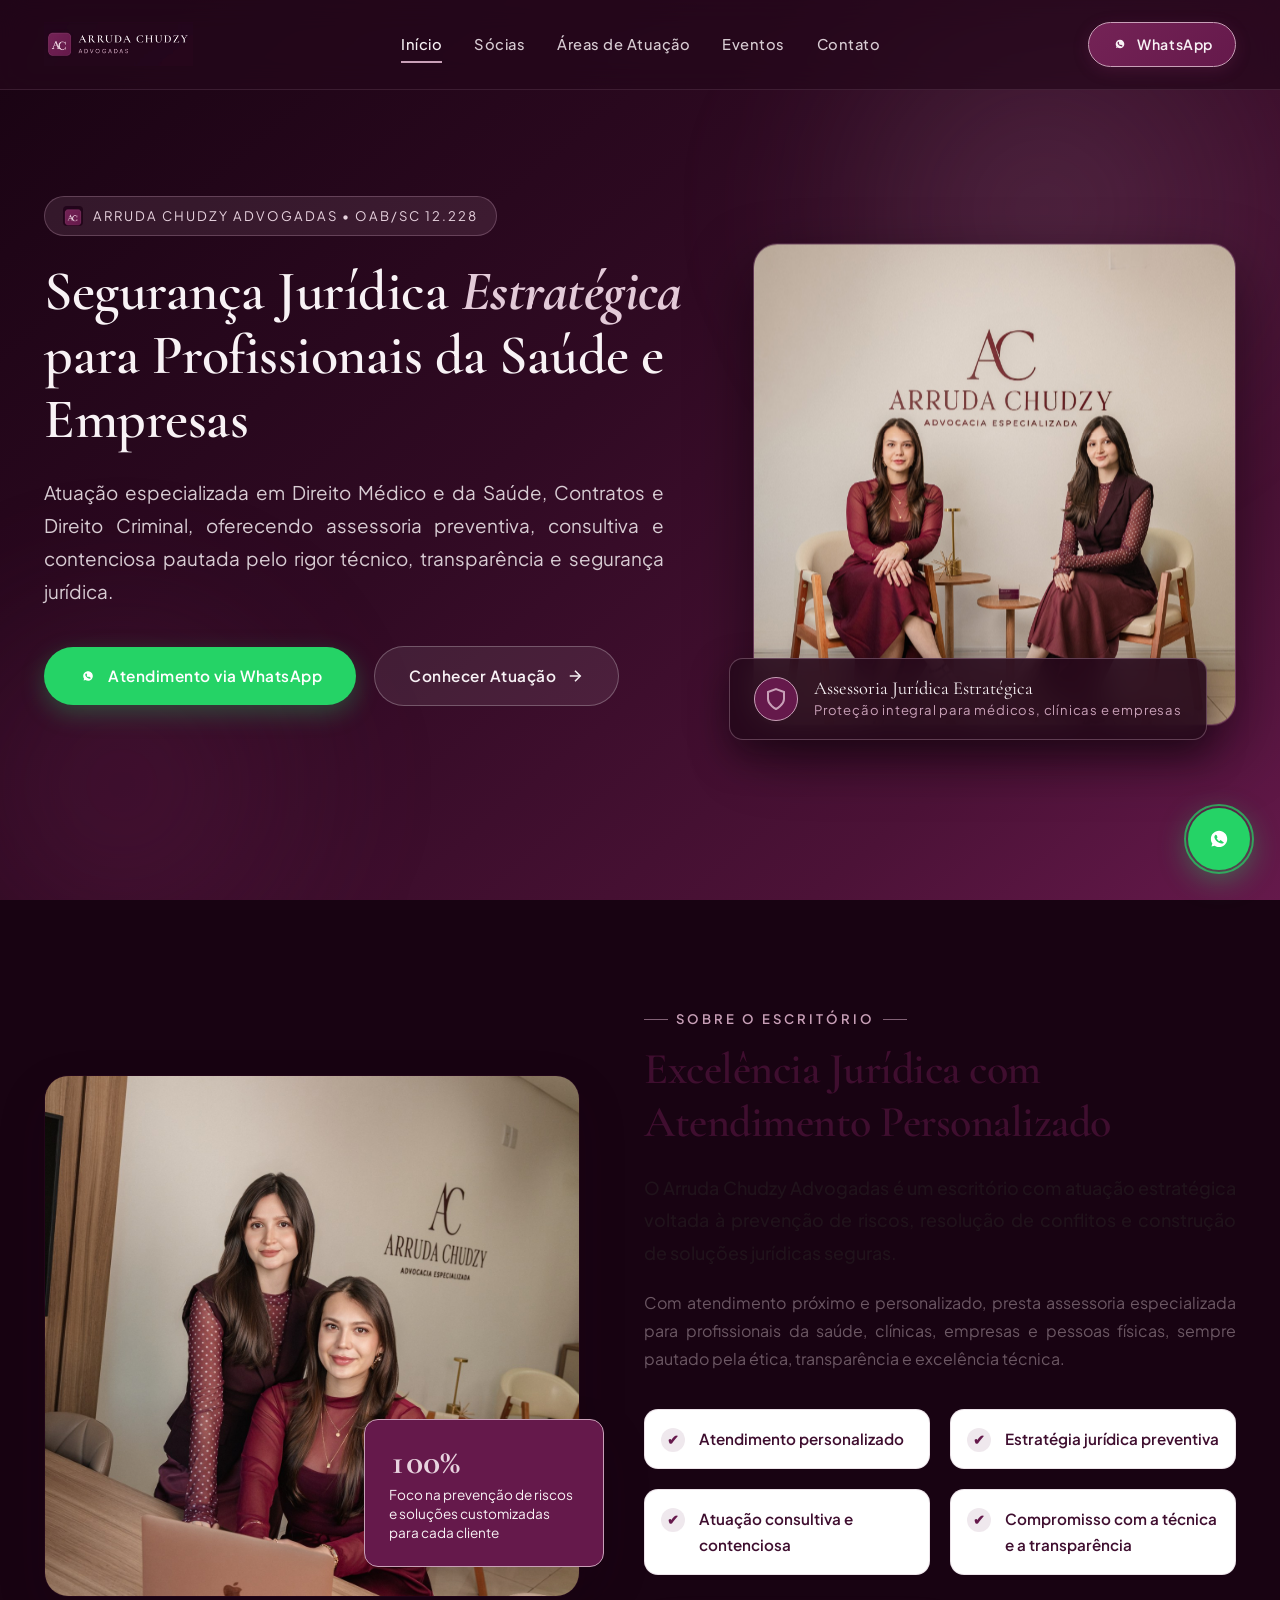
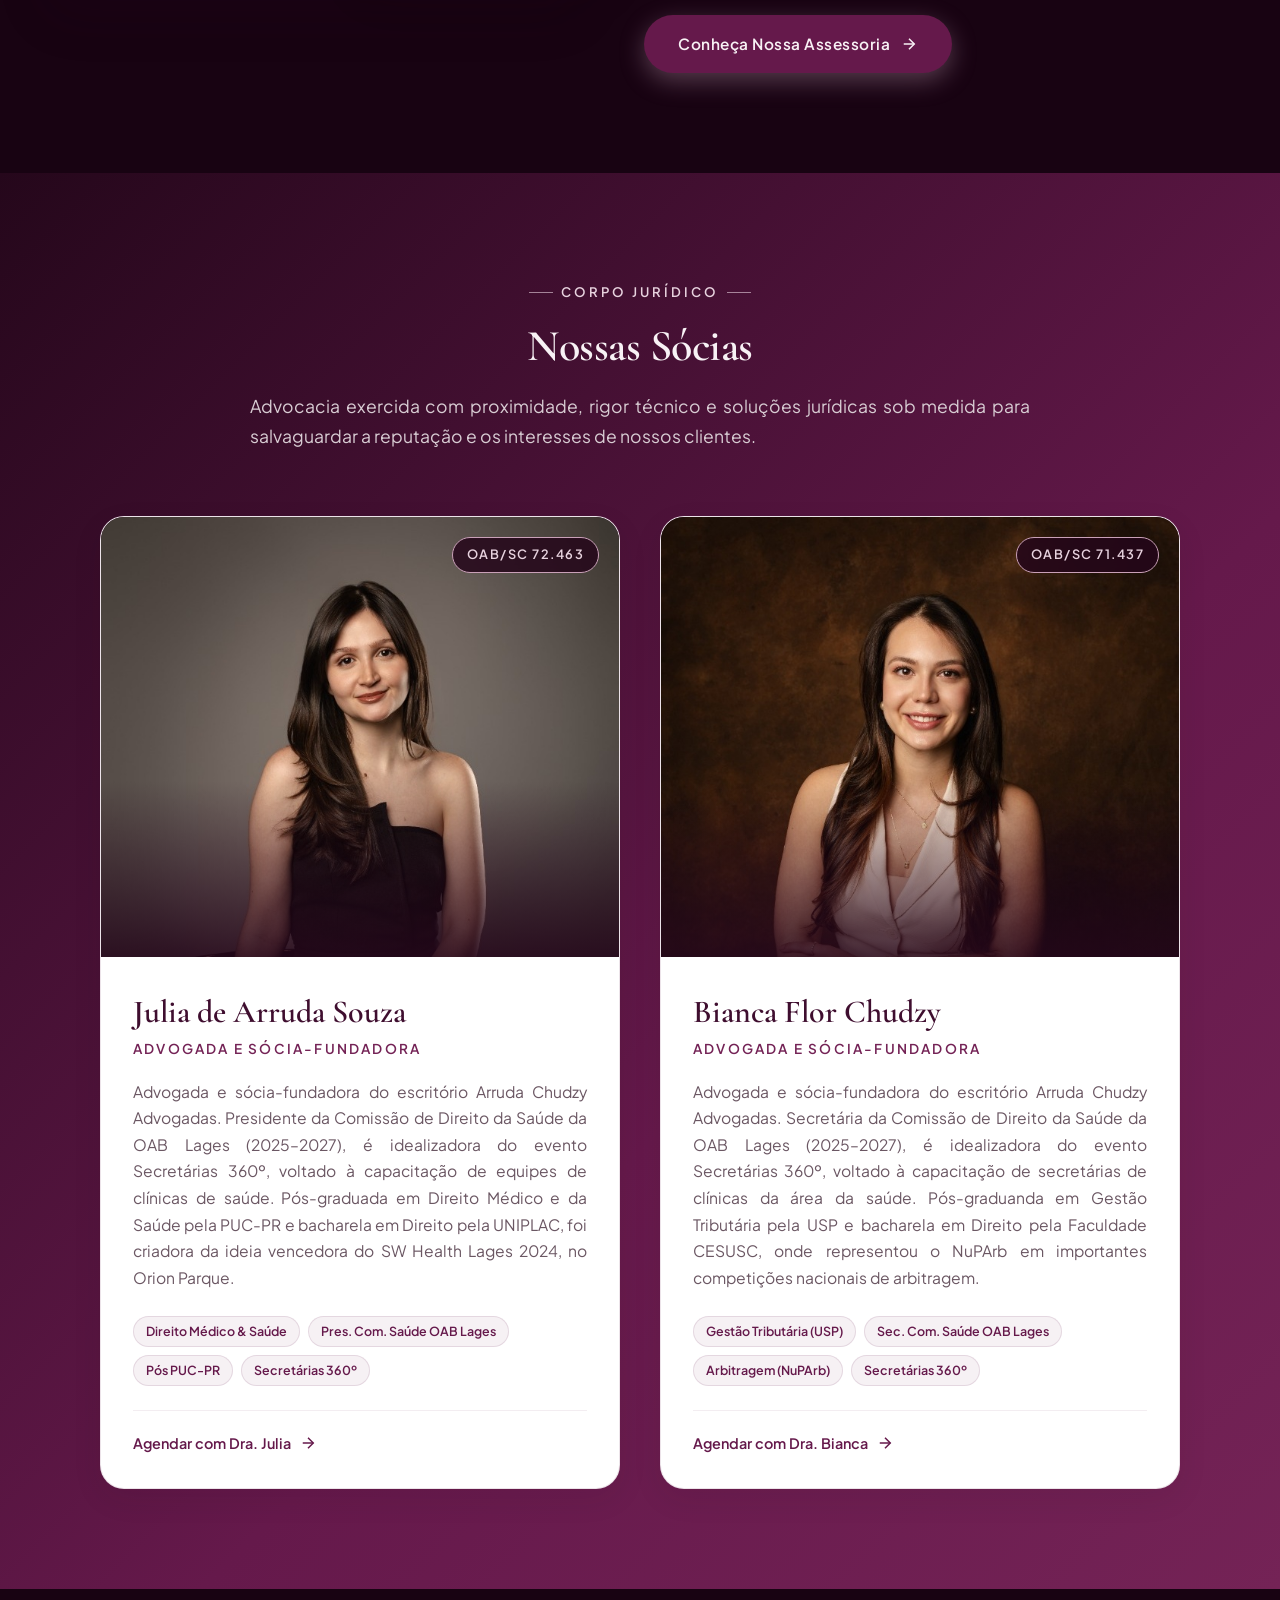
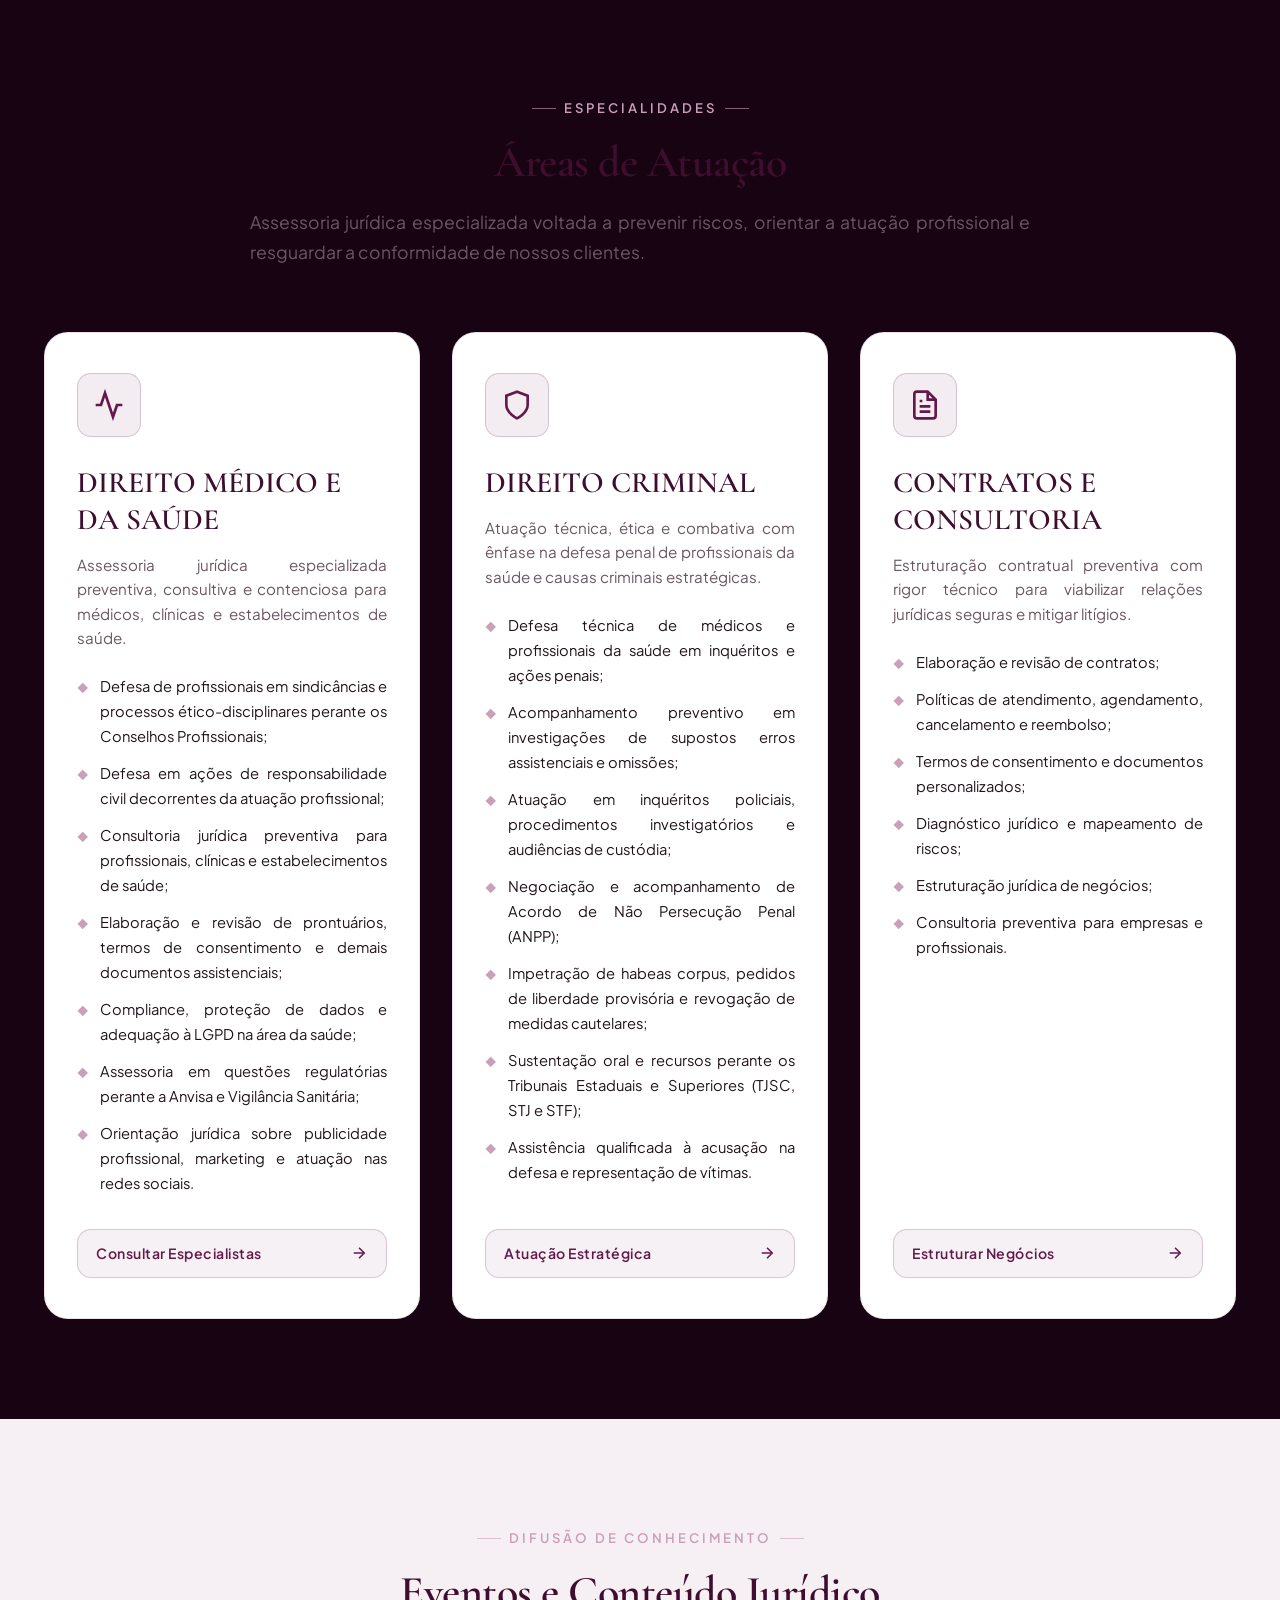
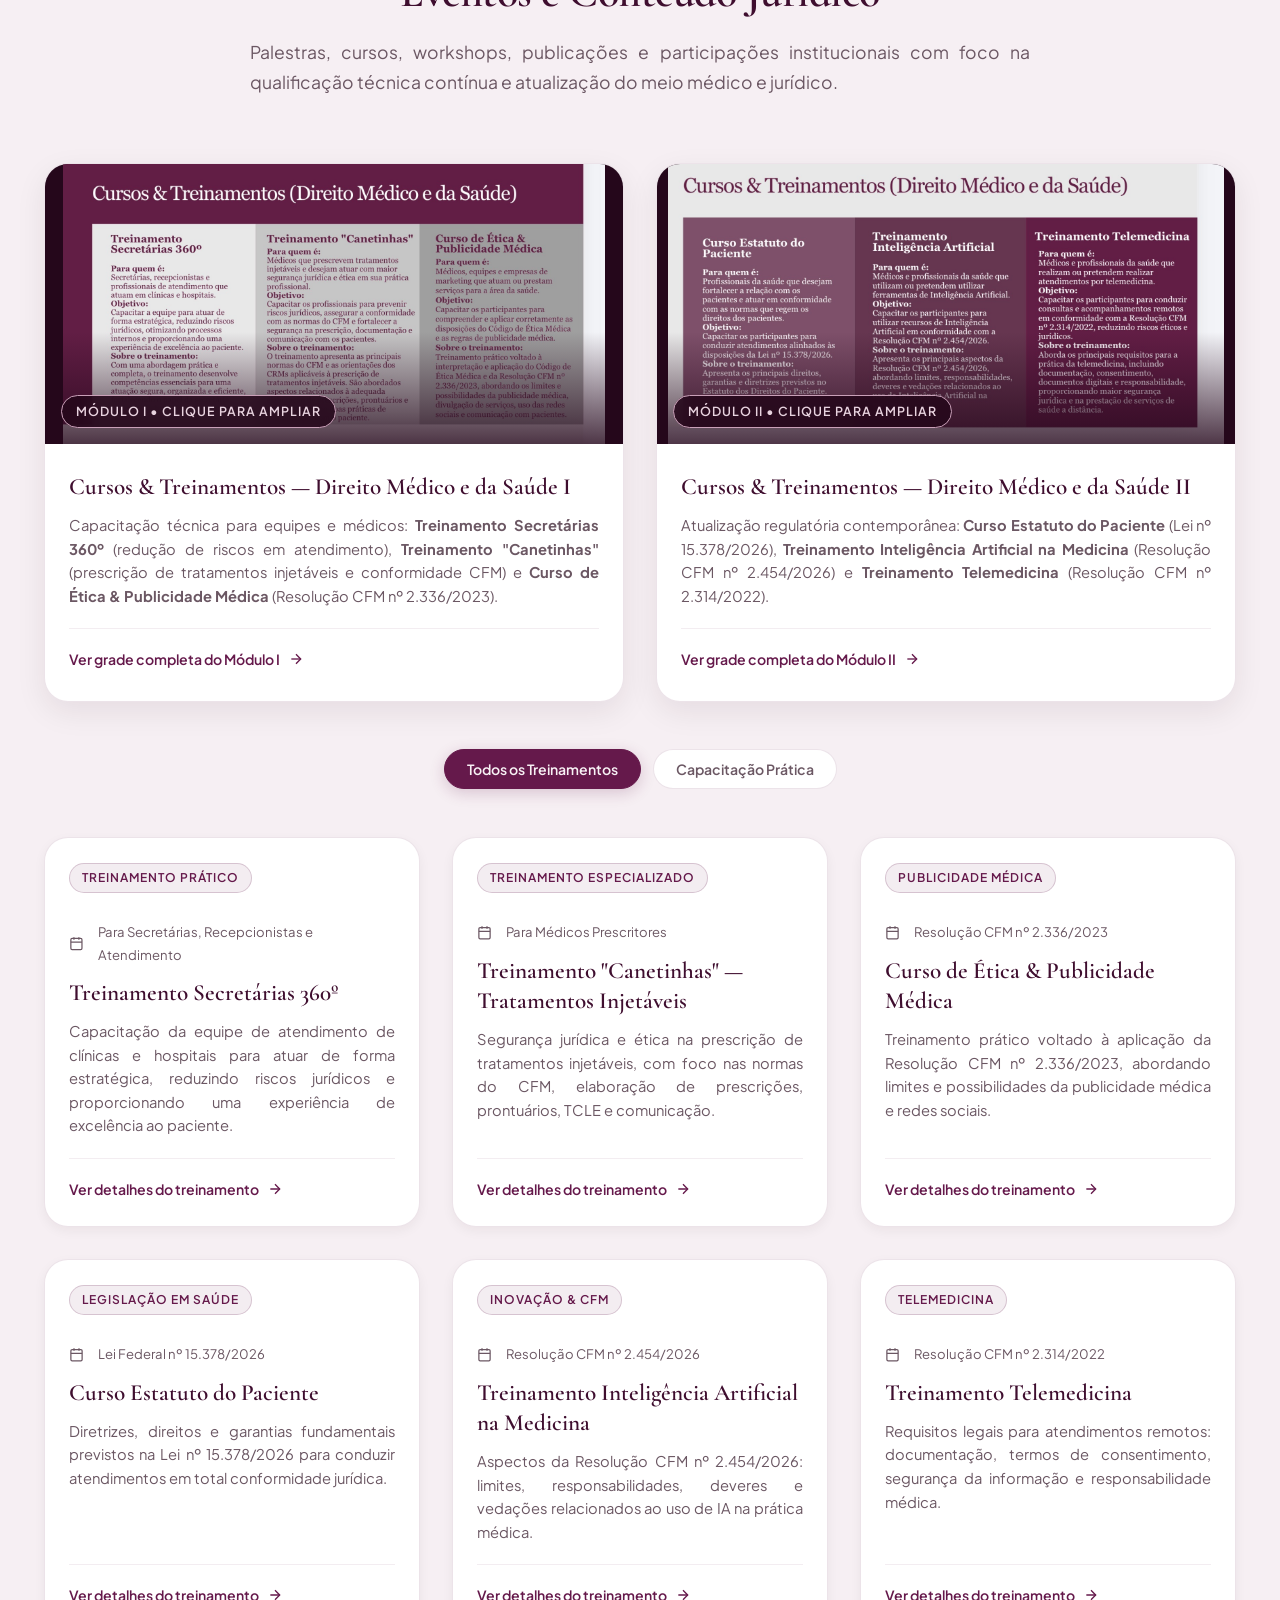
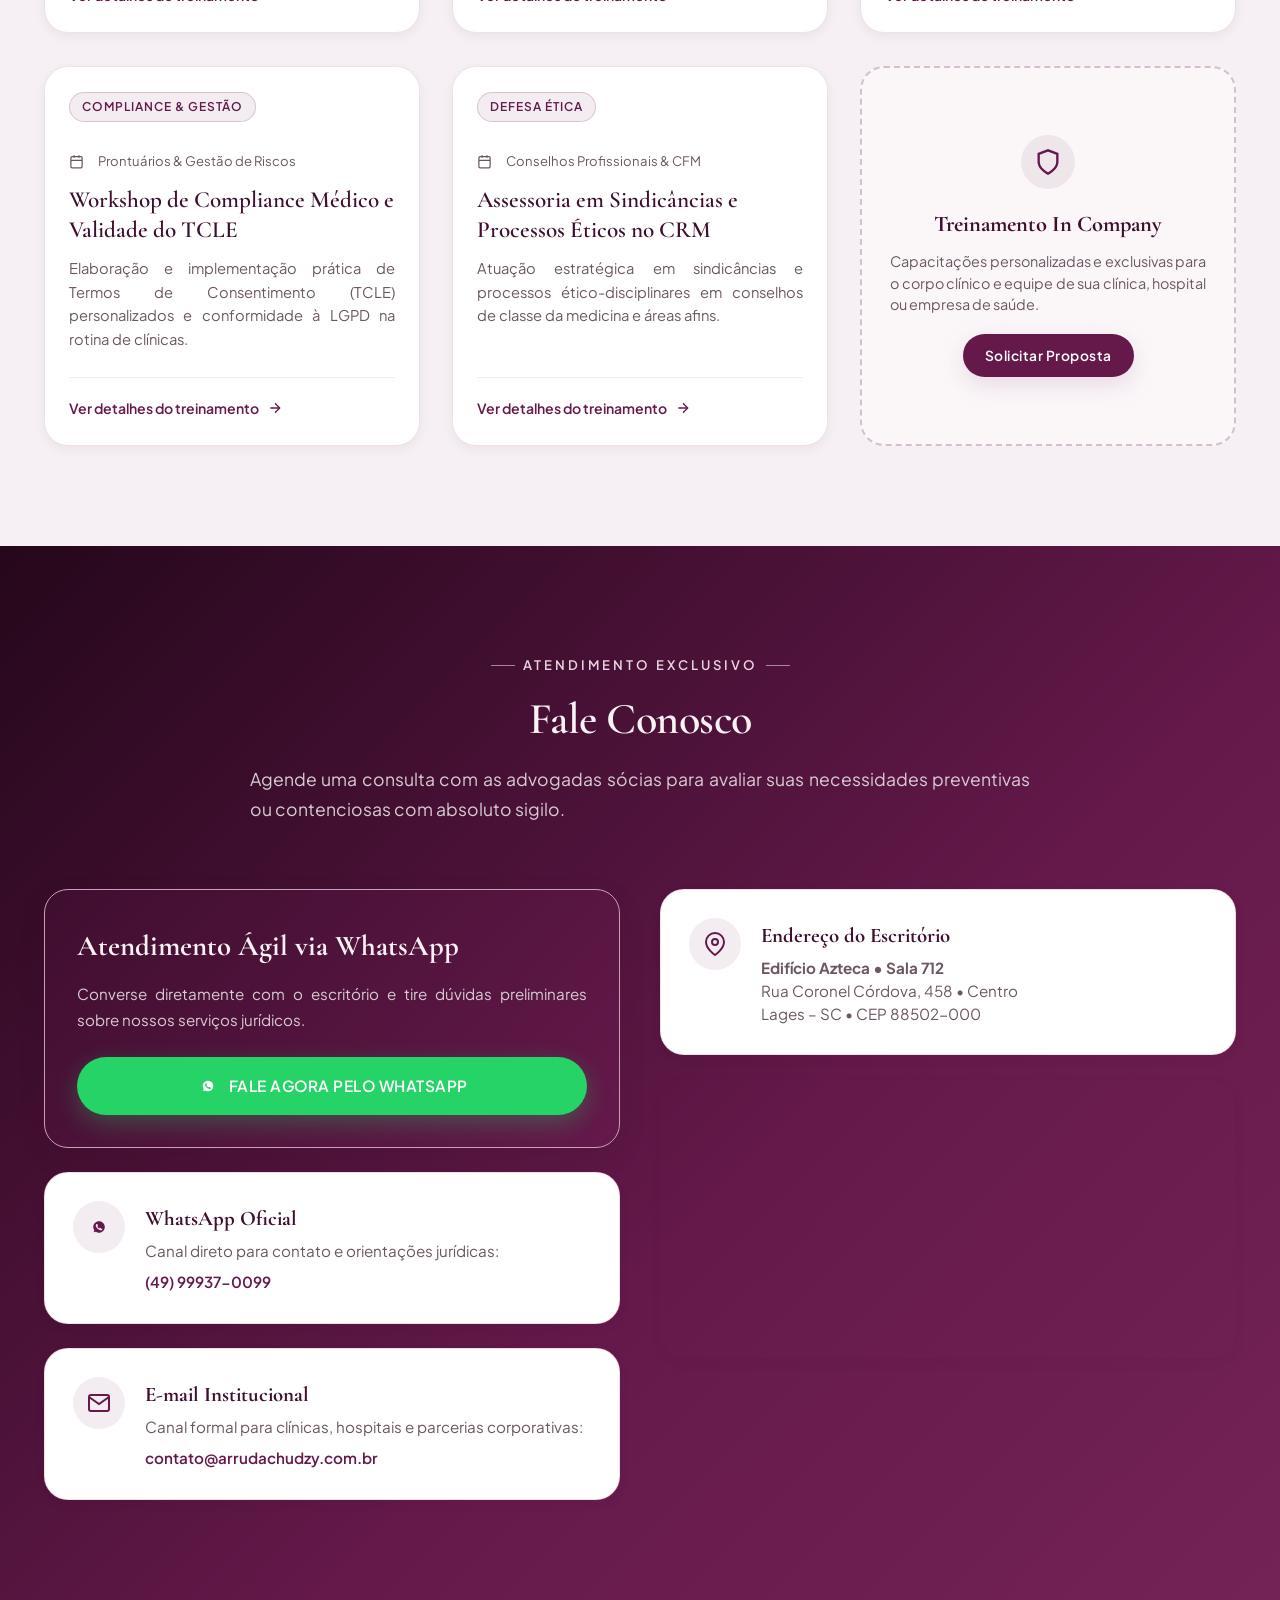
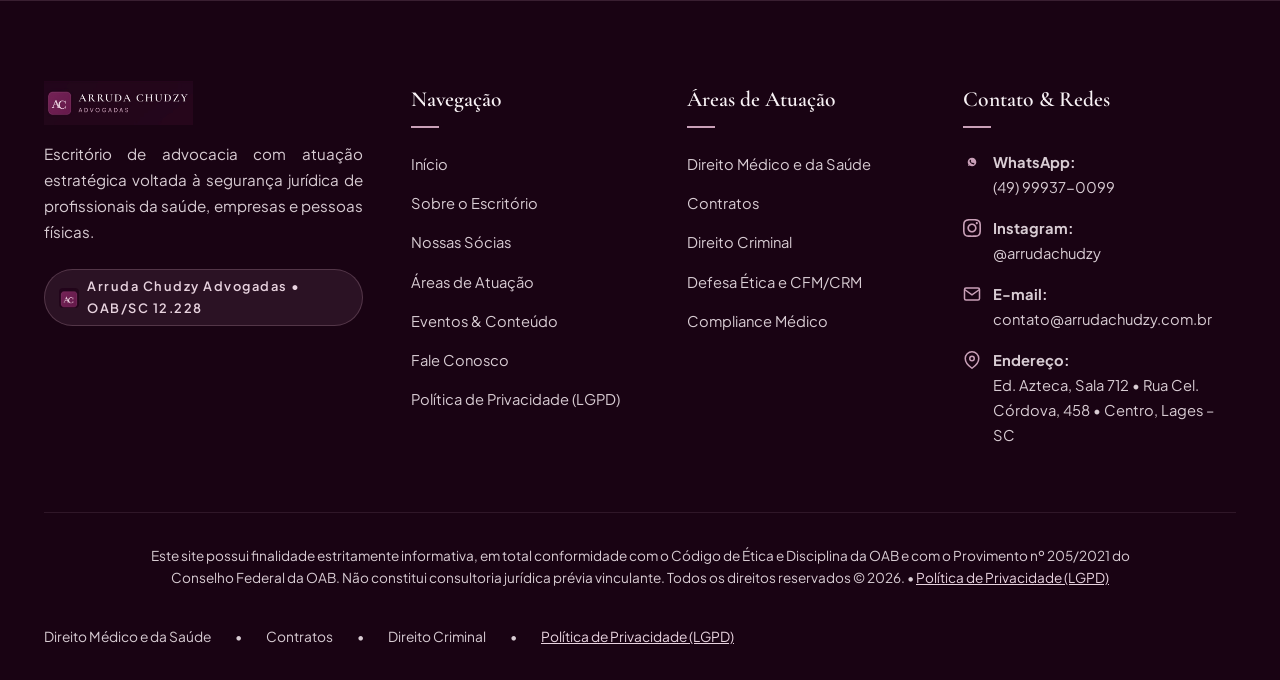
==== index.html @ ea734fc8 "fix: resolve audit feedback - Provimento 205/2021 compliance, og-image absolute URL, heading hierarc" ====
<!DOCTYPE html>
<html lang="pt-BR">
<head>
  <meta charset="UTF-8">
  <meta name="viewport" content="width=device-width, initial-scale=1.0">
  <meta http-equiv="X-UA-Compatible" content="ie=edge">

  <title>Arruda Chudzy Advogadas | Direito Médico, Contratos e Direito Criminal em Lages e SC</title>
  <meta name="description" content="Arruda Chudzy Advogadas — Atuação especializada em Direito Médico e da Saúde, Contratos e Direito Criminal. Advocacia estratégica, preventiva e resolutiva com rigor técnico e ético. OAB/SC 12.228.">
  <meta name="keywords" content="Arruda Chudzy Advogadas, Direito Médico, Direito da Saúde, Contratos, Direito Criminal, Julia de Arruda Souza, Bianca Flor Chudzy, OAB/SC, Lages SC, Advocacia Boutique">
  <meta name="author" content="Arruda Chudzy Advogadas">
  <meta name="robots" content="index, follow">

  <!-- Open Graph / Facebook / WhatsApp -->
  <meta property="og:type" content="website">
  <meta property="og:url" content="https://arrudachudzy.com.br/">
  <meta property="og:title" content="Arruda Chudzy Advogadas | Segurança Jurídica Estratégica">
  <meta property="og:description" content="Assessoria jurídica preventiva, consultiva e contenciosa especializada para profissionais da saúde, clínicas e empresas.">
  <meta property="og:image" content="https://arrudachudzy.com.br/assets/images/og-preview.jpg">
  <meta property="og:image:width" content="1200">
  <meta property="og:image:height" content="630">
  <meta property="og:locale" content="pt_BR">

  <!-- Twitter Meta Tags -->
  <meta name="twitter:card" content="summary_large_image">
  <meta name="twitter:title" content="Arruda Chudzy Advogadas | Segurança Jurídica Estratégica">
  <meta name="twitter:description" content="Direito Médico e da Saúde, Contratos e Direito Criminal com atendimento ético, técnico e personalizado.">
  <meta name="twitter:image" content="https://arrudachudzy.com.br/assets/images/og-preview.jpg">

  <!-- Favicon -->
  <link rel="icon" type="image/svg+xml" href="assets/images/favicon.svg">
  <link rel="apple-touch-icon" href="assets/images/logo.jpg">
  <link rel="manifest" href="manifest.json">
  <meta name="theme-color" content="#65194B">

  <!-- Stylesheets -->
  <link rel="stylesheet" href="assets/css/style.css">
  <link rel="stylesheet" href="assets/css/animations.css">
  <link rel="stylesheet" href="assets/css/sites-incriveis.css">

  <!-- Schema.org JSON-LD Structured Data for LegalService -->
  <script type="application/ld+json">
  {
    "@context": "https://schema.org",
    "@type": "LegalService",
    "name": "Arruda Chudzy Advogadas",
    "alternateName": "Arruda Chudzy Advocacia",
    "image": "https://arrudachudzy.com.br/assets/images/og-preview.jpg",
    "logo": "https://arrudachudzy.com.br/assets/images/logo-monogram.svg",
    "url": "https://arrudachudzy.com.br",
    "telephone": "+55-49-99937-0099",
    "priceRange": "$$$$",
    "address": {
      "@type": "PostalAddress",
      "streetAddress": "Rua Coronel Córdova, 458, Sala 712, Edifício Azteca",
      "addressLocality": "Lages",
      "addressRegion": "SC",
      "postalCode": "88502-000",
      "addressCountry": "BR"
    },
    "geo": {
      "@type": "GeoCoordinates",
      "latitude": -27.816667,
      "longitude": -50.326389
    },
    "openingHoursSpecification": {
      "@type": "OpeningHoursSpecification",
      "dayOfWeek": [
        "Monday",
        "Tuesday",
        "Wednesday",
        "Thursday",
        "Friday"
      ],
      "opens": "09:00",
      "closes": "18:00"
    },
    "sameAs": [
      "https://www.instagram.com/arrudachudzy/"
    ],
    "employee": [
      {
        "@type": "Person",
        "name": "Julia de Arruda Souza",
        "jobTitle": "Advogada e Sócia-Fundadora",
        "description": "OAB/SC 72.463 - Presidente da Comissão de Direito da Saúde da OAB Lages (2025–2027), Pós-graduada em Direito Médico e da Saúde pela PUC-PR, Idealizadora do Secretárias 360º"
      },
      {
        "@type": "Person",
        "name": "Bianca Flor Chudzy",
        "jobTitle": "Advogada e Sócia-Fundadora",
        "description": "OAB/SC 71.437 - Secretária da Comissão de Direito da Saúde da OAB Lages (2025–2027), Pós-graduanda em Gestão Tributária pela USP, Idealizadora do Secretárias 360º"
      }
    ]
  }
  </script>
</head>
<body>
  <!-- Acessibilidade: Skip link -->
  <a href="#conteudo-principal" class="skip-link">Pular para o conteúdo principal</a>

  <!-- =======================================================================
       HEADER / NAVBAR
       ======================================================================= -->
  <header class="site-header" role="banner">
    <div class="container navbar-container">
      <a href="#inicio" class="brand-logo" aria-label="Arruda Chudzy Advogadas - Página Inicial">
        <img src="assets/images/logo-oficial.png" alt="Arruda Chudzy Advogadas" class="brand-logo-img" width="160" height="46">
      </a>

      <nav class="nav-menu" role="navigation" aria-label="Navegação Principal">
        <a href="#inicio" class="nav-link active">Início</a>
        <a href="#socias" class="nav-link">Sócias</a>
        <a href="#atuacao" class="nav-link">Áreas de Atuação</a>
        <a href="#eventos" class="nav-link">Eventos</a>
        <a href="#contato" class="nav-link">Contato</a>
      </nav>

      <div class="nav-actions">
        <a href="https://wa.me/5549999370099" target="_blank" rel="noopener noreferrer" class="nav-cta-btn" aria-label="Falar pelo WhatsApp com o escritório">
          <svg width="18" height="18" viewBox="0 0 24 24" fill="currentColor"><path d="M12.031 6.172c-3.181 0-5.767 2.586-5.768 5.766-.001 1.298.38 2.27 1.019 3.287l-.582 2.128 2.182-.573c.978.58 1.911.928 3.145.929 3.178 0 5.767-2.587 5.768-5.766.001-3.187-2.575-5.771-5.764-5.771zm3.392 8.244c-.144.405-.837.774-1.17.824-.312.045-.694.074-2.127-.521-1.625-.675-2.656-2.34-2.736-2.448-.078-.108-.654-.869-.654-1.657 0-.787.413-1.174.558-1.332.144-.158.315-.198.421-.198.106 0 .211.002.304.006.098.004.229-.037.359.274.135.324.461 1.125.501 1.206.04.081.067.176.014.283-.054.108-.081.176-.161.27-.081.095-.17.211-.243.283-.081.081-.165.17-.071.332.095.162.42.34 1.229 1.42.128.114.244.151.343.19.123.048.243.042.335.028.115-.017.359-.147.501-.365.143-.217.143-.404.101-.485-.042-.081-.144-.131-.288-.202z"/></svg>
          <span>WhatsApp</span>
        </a>
      </div>

      <button class="menu-toggle" aria-label="Abrir menu de navegação" aria-expanded="false">
        <span></span>
        <span></span>
        <span></span>
      </button>
    </div>
  </header>

  <!-- =======================================================================
       CONTEÚDO PRINCIPAL
       ======================================================================= -->
  <main id="conteudo-principal">

    <!-- =====================================================================
         HERO SECTION
         ===================================================================== -->
    <section id="inicio" class="hero-section" data-fx-fundo="#180312" data-fx-tinta="#FAF6F8">
      <div class="hero-background-effects" aria-hidden="true">
        <div class="hero-glow-1"></div>
        <div class="hero-glow-2"></div>
      </div>

      <div class="container hero-grid">
        <div class="hero-content-col">
          <div class="hero-badge" data-fx="surgir" data-fx-duracao="800">
            <img src="assets/images/logo-monogram-oficial.png" alt="AC" class="hero-badge-logo" width="20" height="20">
            <span>Arruda Chudzy Advogadas &bull; OAB/SC 12.228</span>
          </div>

          <h1 class="hero-title" data-fx="palavras">
            Segurança Jurídica <span class="title-highlight">Estratégica</span> para Profissionais da Saúde e Empresas
          </h1>

          <p class="hero-subtitle" data-fx="surgir" data-fx-atraso="350">
            Atuação especializada em Direito Médico e da Saúde, Contratos e Direito Criminal, oferecendo assessoria preventiva, consultiva e contenciosa pautada pelo rigor técnico, transparência e segurança jurídica.
          </p>

          <div class="hero-cta-group" data-fx="subir" data-fx-atraso="500">
            <a href="https://wa.me/5549999370099" target="_blank" rel="noopener noreferrer" class="btn btn-whatsapp" aria-label="Fale pelo WhatsApp com o escritório Arruda Chudzy">
              <svg width="20" height="20" viewBox="0 0 24 24" fill="currentColor"><path d="M12.031 6.172c-3.181 0-5.767 2.586-5.768 5.766-.001 1.298.38 2.27 1.019 3.287l-.582 2.128 2.182-.573c.978.58 1.911.928 3.145.929 3.178 0 5.767-2.587 5.768-5.766.001-3.187-2.575-5.771-5.764-5.771zm3.392 8.244c-.144.405-.837.774-1.17.824-.312.045-.694.074-2.127-.521-1.625-.675-2.656-2.34-2.736-2.448-.078-.108-.654-.869-.654-1.657 0-.787.413-1.174.558-1.332.144-.158.315-.198.421-.198.106 0 .211.002.304.006.098.004.229-.037.359.274.135.324.461 1.125.501 1.206.04.081.067.176.014.283-.054.108-.081.176-.161.27-.081.095-.17.211-.243.283-.081.081-.165.17-.071.332.095.162.42.34 1.229 1.42.128.114.244.151.343.19.123.048.243.042.335.028.115-.017.359-.147.501-.365.143-.217.143-.404.101-.485-.042-.081-.144-.131-.288-.202z"/></svg>
              <span>Atendimento via WhatsApp</span>
            </a>

            <a href="#atuacao" class="btn btn-secondary" style="border-color: rgba(255,255,255,0.25); color: var(--color-text-light);">
              <span>Conhecer Atuação</span>
              <svg width="18" height="18" viewBox="0 0 24 24" fill="none" stroke="currentColor" stroke-width="2"><line x1="5" y1="12" x2="19" y2="12"></line><polyline points="12 5 19 12 12 19"></polyline></svg>
            </a>
          </div>
        </div>

        <div class="hero-media-wrapper">
          <div class="hero-media-frame" data-fx-paralaxe="0.12">
            <img src="assets/images/hero-socias-recepcao.jpg" alt="Dra. Bianca Flor Chudzy e Dra. Julia de Arruda Souza no escritório Arruda Chudzy Advogadas" width="640" height="480" fetchpriority="high">
          </div>
          <div class="hero-floating-card" data-fx-mouse="12">
            <div class="hero-floating-icon">
              <svg width="24" height="24" viewBox="0 0 24 24" fill="none" stroke="currentColor" stroke-width="2"><path d="M12 22s8-4 8-10V5l-8-3-8 3v7c0 6 8 10 8 10z"></path></svg>
            </div>
            <div class="hero-floating-text">
              <div class="hero-floating-title">Assessoria Jurídica Estratégica</div>
              <p>Proteção integral para médicos, clínicas e empresas</p>
            </div>
          </div>
        </div>
      </div>
    </section>

    <!-- =====================================================================
         SOBRE O ESCRITÓRIO
         ===================================================================== -->
    <section class="section" id="sobre" data-fx-fundo="#F6EFF3" data-fx-tinta="#25071B">
      <div class="container about-grid">
        <div class="about-image-stack" data-fx="esquerda">
          <div class="about-main-img">
            <img src="assets/images/sobre-socias-mesa.jpg" alt="Dra. Julia de Arruda Souza e Dra. Bianca Flor Chudzy em atendimento no escritório Arruda Chudzy Advogadas" width="580" height="520" loading="lazy">
          </div>
          <div class="about-badge-card">
            <div class="badge-number" data-fx="contar" data-fx-fim="100" data-fx-sufixo="%">100%</div>
            <div class="badge-desc">Foco na prevenção de riscos e soluções customizadas para cada cliente</div>
          </div>
        </div>

        <div class="about-content-col" data-fx="direita">
          <div class="section-tag" data-fx="surgir">Sobre o Escritório</div>
          <h2 class="section-title" data-fx="subir">Excelência Jurídica com Atendimento Personalizado</h2>

          <p class="about-lead-text" data-fx="surgir" data-fx-atraso="150">
            O Arruda Chudzy Advogadas é um escritório com atuação estratégica voltada à prevenção de riscos, resolução de conflitos e construção de soluções jurídicas seguras.
          </p>

          <p class="about-secondary-text" data-fx="surgir" data-fx-atraso="250">
            Com atendimento próximo e personalizado, presta assessoria especializada para profissionais da saúde, clínicas, empresas e pessoas físicas, sempre pautado pela ética, transparência e excelência técnica.
          </p>

          <div class="about-highlights-grid">
            <div class="highlight-item" data-fx="subir" data-fx-atraso="100">
              <span class="highlight-check-icon">&#10004;</span>
              <span class="highlight-text">Atendimento personalizado</span>
            </div>
            <div class="highlight-item" data-fx="subir" data-fx-atraso="200">
              <span class="highlight-check-icon">&#10004;</span>
              <span class="highlight-text">Estratégia jurídica preventiva</span>
            </div>
            <div class="highlight-item" data-fx="subir" data-fx-atraso="300">
              <span class="highlight-check-icon">&#10004;</span>
              <span class="highlight-text">Atuação consultiva e contenciosa</span>
            </div>
            <div class="highlight-item" data-fx="subir" data-fx-atraso="400">
              <span class="highlight-check-icon">&#10004;</span>
              <span class="highlight-text">Compromisso com a técnica e a transparência</span>
            </div>
          </div>

          <a href="https://wa.me/5549999370099" target="_blank" rel="noopener noreferrer" class="btn btn-primary" data-fx="subir" data-fx-atraso="500" style="background: var(--color-primary); color: var(--color-text-light);">
            <span>Conheça Nossa Assessoria</span>
            <svg width="18" height="18" viewBox="0 0 24 24" fill="none" stroke="currentColor" stroke-width="2"><line x1="5" y1="12" x2="19" y2="12"></line><polyline points="12 5 19 12 12 19"></polyline></svg>
          </a>
        </div>
      </div>
    </section>

    <!-- =====================================================================
         SEÇÃO SÓCIAS
         ===================================================================== -->
    <section id="socias" class="section section-dark" data-fx-fundo="#25071B" data-fx-tinta="#FAF6F8">
      <div class="container">
        <div class="section-header" data-fx="subir">
          <div class="section-tag">Corpo Jurídico</div>
          <h2 class="section-title">Nossas Sócias</h2>
          <p class="section-subtitle">
            Advocacia exercida com proximidade, rigor técnico e soluções jurídicas sob medida para salvaguardar a reputação e os interesses de nossos clientes.
          </p>
        </div>

        <div class="partners-grid">
          <!-- Card 01: Julia de Arruda Souza -->
          <article class="partner-card" data-fx="esquerda">
            <div class="partner-image-wrapper">
              <img src="assets/images/julia-arruda.jpg" alt="Julia de Arruda Souza - Advogada OAB/SC 72.463" width="682" height="682" loading="lazy">
              <div class="partner-image-overlay"></div>
              <span class="partner-oab-badge">OAB/SC 72.463</span>
            </div>
            <div class="partner-body">
              <h3 class="partner-name">Julia de Arruda Souza</h3>
              <div class="partner-role-title">Advogada e Sócia-Fundadora</div>
              <p class="partner-bio">
                Advogada e sócia-fundadora do escritório Arruda Chudzy Advogadas. Presidente da Comissão de Direito da Saúde da OAB Lages (2025–2027), é idealizadora do evento Secretárias 360º, voltado à capacitação de equipes de clínicas de saúde. Pós-graduada em Direito Médico e da Saúde pela PUC-PR e bacharela em Direito pela UNIPLAC, foi criadora da ideia vencedora do SW Health Lages 2024, no Orion Parque.
              </p>
              <div class="partner-tags">
                <span class="partner-tag-pill">Direito Médico & Saúde</span>
                <span class="partner-tag-pill">Pres. Com. Saúde OAB Lages</span>
                <span class="partner-tag-pill">Pós PUC-PR</span>
                <span class="partner-tag-pill">Secretárias 360º</span>
              </div>
              <div class="partner-card-footer">
                <a href="https://wa.me/5549999370099?text=Ol%C3%A1%2C%20gostaria%20de%20falar%20com%20a%20Dra.%20Julia%20de%20Arruda." target="_blank" rel="noopener noreferrer" class="partner-contact-link">
                  <span>Agendar com Dra. Julia</span>
                  <svg width="18" height="18" viewBox="0 0 24 24" fill="none" stroke="currentColor" stroke-width="2"><line x1="5" y1="12" x2="19" y2="12"></line><polyline points="12 5 19 12 12 19"></polyline></svg>
                </a>
              </div>
            </div>
          </article>

          <!-- Card 02: Bianca Flor Chudzy -->
          <article class="partner-card" data-fx="direita">
            <div class="partner-image-wrapper">
              <img src="assets/images/bianca-chudzy.jpg" alt="Bianca Flor Chudzy - Advogada OAB/SC 71.437" width="682" height="682" loading="lazy">
              <div class="partner-image-overlay"></div>
              <span class="partner-oab-badge">OAB/SC 71.437</span>
            </div>
            <div class="partner-body">
              <h3 class="partner-name">Bianca Flor Chudzy</h3>
              <div class="partner-role-title">Advogada e Sócia-Fundadora</div>
              <p class="partner-bio">
                Advogada e sócia-fundadora do escritório Arruda Chudzy Advogadas. Secretária da Comissão de Direito da Saúde da OAB Lages (2025–2027), é idealizadora do evento Secretárias 360º, voltado à capacitação de secretárias de clínicas da área da saúde. Pós-graduanda em Gestão Tributária pela USP e bacharela em Direito pela Faculdade CESUSC, onde representou o NuPArb em importantes competições nacionais de arbitragem.
              </p>
              <div class="partner-tags">
                <span class="partner-tag-pill">Gestão Tributária (USP)</span>
                <span class="partner-tag-pill">Sec. Com. Saúde OAB Lages</span>
                <span class="partner-tag-pill">Arbitragem (NuPArb)</span>
                <span class="partner-tag-pill">Secretárias 360º</span>
              </div>
              <div class="partner-card-footer">
                <a href="https://wa.me/5549999370099?text=Ol%C3%A1%2C%20gostaria%20de%20falar%20com%20a%20Dra.%20Bianca%20Flor%20Chudzy." target="_blank" rel="noopener noreferrer" class="partner-contact-link">
                  <span>Agendar com Dra. Bianca</span>
                  <svg width="18" height="18" viewBox="0 0 24 24" fill="none" stroke="currentColor" stroke-width="2"><line x1="5" y1="12" x2="19" y2="12"></line><polyline points="12 5 19 12 12 19"></polyline></svg>
                </a>
              </div>
            </div>
          </article>
        </div>
      </div>
    </section>

    <!-- =====================================================================
         ÁREAS DE ATUAÇÃO
         ===================================================================== -->
    <section id="atuacao" class="section" data-fx-fundo="#FAF6F8" data-fx-tinta="#25071B">
      <div class="container">
        <div class="section-header" data-fx="subir">
          <div class="section-tag">Especialidades</div>
          <h2 class="section-title">Áreas de Atuação</h2>
          <p class="section-subtitle">
            Assessoria jurídica especializada voltada a prevenir riscos, orientar a atuação profissional e resguardar a conformidade de nossos clientes.
          </p>
        </div>

        <div class="practice-areas-grid">
          <!-- ÁREA 1: DIREITO MÉDICO E DA SAÚDE -->
          <article class="practice-card" data-fx="subir" data-fx-atraso="100" style="background: #FFFFFF; color: var(--color-text-dark); border-color: var(--color-border-light);">
            <div class="practice-icon-box" style="background: rgba(101, 25, 75, 0.08); color: var(--color-primary); border-color: rgba(101, 25, 75, 0.2);">
              <svg width="32" height="32" viewBox="0 0 24 24" fill="none" stroke="currentColor" stroke-width="2"><path d="M22 12h-4l-3 9L9 3l-3 9H2"></path></svg>
            </div>
            <h3 class="practice-title" style="color: var(--color-primary-dark);">DIREITO MÉDICO E DA SAÚDE</h3>
            <p class="practice-summary" style="color: var(--color-text-muted);">
              Assessoria jurídica especializada preventiva, consultiva e contenciosa para médicos, clínicas e estabelecimentos de saúde.
            </p>
            <ul class="practice-topics-list">
              <li class="practice-topic-item" style="color: var(--color-text-dark);"><span class="practice-topic-bullet">&#9670;</span> Defesa de profissionais em sindicâncias e processos ético-disciplinares perante os Conselhos Profissionais;</li>
              <li class="practice-topic-item" style="color: var(--color-text-dark);"><span class="practice-topic-bullet">&#9670;</span> Defesa em ações de responsabilidade civil decorrentes da atuação profissional;</li>
              <li class="practice-topic-item" style="color: var(--color-text-dark);"><span class="practice-topic-bullet">&#9670;</span> Consultoria jurídica preventiva para profissionais, clínicas e estabelecimentos de saúde;</li>
              <li class="practice-topic-item" style="color: var(--color-text-dark);"><span class="practice-topic-bullet">&#9670;</span> Elaboração e revisão de prontuários, termos de consentimento e demais documentos assistenciais;</li>
              <li class="practice-topic-item" style="color: var(--color-text-dark);"><span class="practice-topic-bullet">&#9670;</span> Compliance, proteção de dados e adequação à LGPD na área da saúde;</li>
              <li class="practice-topic-item" style="color: var(--color-text-dark);"><span class="practice-topic-bullet">&#9670;</span> Assessoria em questões regulatórias perante a Anvisa e Vigilância Sanitária;</li>
              <li class="practice-topic-item" style="color: var(--color-text-dark);"><span class="practice-topic-bullet">&#9670;</span> Orientação jurídica sobre publicidade profissional, marketing e atuação nas redes sociais.</li>
            </ul>
            <a href="https://wa.me/5549999370099?text=Ol%C3%A1!%20Gostaria%20de%20informa%C3%A7%C3%B5es%20sobre%20Direito%20M%C3%A9dico%20e%20da%20Sa%C3%BAde." target="_blank" rel="noopener noreferrer" class="practice-cta-btn" style="background: rgba(101, 25, 75, 0.06); color: var(--color-primary); border-color: rgba(101, 25, 75, 0.2);">
              <span>Consultar Especialistas</span>
              <svg width="18" height="18" viewBox="0 0 24 24" fill="none" stroke="currentColor" stroke-width="2"><line x1="5" y1="12" x2="19" y2="12"></line><polyline points="12 5 19 12 12 19"></polyline></svg>
            </a>
          </article>

          <!-- ÁREA 2: DIREITO CRIMINAL -->
          <article class="practice-card" data-fx="subir" data-fx-atraso="250" style="background: #FFFFFF; color: var(--color-text-dark); border-color: var(--color-border-light);">
            <div class="practice-icon-box" style="background: rgba(101, 25, 75, 0.08); color: var(--color-primary); border-color: rgba(101, 25, 75, 0.2);">
              <svg width="32" height="32" viewBox="0 0 24 24" fill="none" stroke="currentColor" stroke-width="2"><path d="M12 22s8-4 8-10V5l-8-3-8 3v7c0 6 8 10 8 10z"></path></svg>
            </div>
            <h3 class="practice-title" style="color: var(--color-primary-dark);">DIREITO CRIMINAL</h3>
            <p class="practice-summary" style="color: var(--color-text-muted);">
              Atuação técnica, ética e combativa com ênfase na defesa penal de profissionais da saúde e causas criminais estratégicas.
            </p>
            <ul class="practice-topics-list">
              <li class="practice-topic-item" style="color: var(--color-text-dark);"><span class="practice-topic-bullet">&#9670;</span> Defesa técnica de médicos e profissionais da saúde em inquéritos e ações penais;</li>
              <li class="practice-topic-item" style="color: var(--color-text-dark);"><span class="practice-topic-bullet">&#9670;</span> Acompanhamento preventivo em investigações de supostos erros assistenciais e omissões;</li>
              <li class="practice-topic-item" style="color: var(--color-text-dark);"><span class="practice-topic-bullet">&#9670;</span> Atuação em inquéritos policiais, procedimentos investigatórios e audiências de custódia;</li>
              <li class="practice-topic-item" style="color: var(--color-text-dark);"><span class="practice-topic-bullet">&#9670;</span> Negociação e acompanhamento de Acordo de Não Persecução Penal (ANPP);</li>
              <li class="practice-topic-item" style="color: var(--color-text-dark);"><span class="practice-topic-bullet">&#9670;</span> Impetração de habeas corpus, pedidos de liberdade provisória e revogação de medidas cautelares;</li>
              <li class="practice-topic-item" style="color: var(--color-text-dark);"><span class="practice-topic-bullet">&#9670;</span> Sustentação oral e recursos perante os Tribunais Estaduais e Superiores (TJSC, STJ e STF);</li>
              <li class="practice-topic-item" style="color: var(--color-text-dark);"><span class="practice-topic-bullet">&#9670;</span> Assistência qualificada à acusação na defesa e representação de vítimas.</li>
            </ul>
            <a href="https://wa.me/5549999370099?text=Ol%C3%A1!%20Gostaria%20de%20atendimento%20em%20Direito%20Criminal." target="_blank" rel="noopener noreferrer" class="practice-cta-btn" style="background: rgba(101, 25, 75, 0.06); color: var(--color-primary); border-color: rgba(101, 25, 75, 0.2);">
              <span>Atuação Estratégica</span>
              <svg width="18" height="18" viewBox="0 0 24 24" fill="none" stroke="currentColor" stroke-width="2"><line x1="5" y1="12" x2="19" y2="12"></line><polyline points="12 5 19 12 12 19"></polyline></svg>
            </a>
          </article>

          <!-- ÁREA 3: CONTRATOS E CONSULTORIA -->
          <article class="practice-card" data-fx="subir" data-fx-atraso="400" style="background: #FFFFFF; color: var(--color-text-dark); border-color: var(--color-border-light);">
            <div class="practice-icon-box" style="background: rgba(101, 25, 75, 0.08); color: var(--color-primary); border-color: rgba(101, 25, 75, 0.2);">
              <svg width="32" height="32" viewBox="0 0 24 24" fill="none" stroke="currentColor" stroke-width="2"><path d="M14 2H6a2 2 0 0 0-2 2v16a2 2 0 0 0 2 2h12a2 2 0 0 0 2-2V8z"></path><polyline points="14 2 14 8 20 8"></polyline><line x1="16" y1="13" x2="8" y2="13"></line><line x1="16" y1="17" x2="8" y2="17"></line><polyline points="10 9 9 9 8 9"></polyline></svg>
            </div>
            <h3 class="practice-title" style="color: var(--color-primary-dark);">CONTRATOS E CONSULTORIA</h3>
            <p class="practice-summary" style="color: var(--color-text-muted);">
              Estruturação contratual preventiva com rigor técnico para viabilizar relações jurídicas seguras e mitigar litígios.
            </p>
            <ul class="practice-topics-list">
              <li class="practice-topic-item" style="color: var(--color-text-dark);"><span class="practice-topic-bullet">&#9670;</span> Elaboração e revisão de contratos;</li>
              <li class="practice-topic-item" style="color: var(--color-text-dark);"><span class="practice-topic-bullet">&#9670;</span> Políticas de atendimento, agendamento, cancelamento e reembolso;</li>
              <li class="practice-topic-item" style="color: var(--color-text-dark);"><span class="practice-topic-bullet">&#9670;</span> Termos de consentimento e documentos personalizados;</li>
              <li class="practice-topic-item" style="color: var(--color-text-dark);"><span class="practice-topic-bullet">&#9670;</span> Diagnóstico jurídico e mapeamento de riscos;</li>
              <li class="practice-topic-item" style="color: var(--color-text-dark);"><span class="practice-topic-bullet">&#9670;</span> Estruturação jurídica de negócios;</li>
              <li class="practice-topic-item" style="color: var(--color-text-dark);"><span class="practice-topic-bullet">&#9670;</span> Consultoria preventiva para empresas e profissionais.</li>
            </ul>
            <a href="https://wa.me/5549999370099?text=Ol%C3%A1!%20Gostaria%20de%20informa%C3%A7%C3%B5es%20sobre%20Contratos%20e%20Consultoria." target="_blank" rel="noopener noreferrer" class="practice-cta-btn" style="background: rgba(101, 25, 75, 0.06); color: var(--color-primary); border-color: rgba(101, 25, 75, 0.2);">
              <span>Estruturar Negócios</span>
              <svg width="18" height="18" viewBox="0 0 24 24" fill="none" stroke="currentColor" stroke-width="2"><line x1="5" y1="12" x2="19" y2="12"></line><polyline points="12 5 19 12 12 19"></polyline></svg>
            </a>
          </article>
        </div>
      </div>
    </section>

    <!-- =====================================================================
         EVENTOS E CONTEÚDO JURÍDICO
         ===================================================================== -->
    <section id="eventos" class="section" style="background-color: #F6EFF3;" data-fx-fundo="#F6EFF3" data-fx-tinta="#25071B">
      <div class="container">
        <div class="section-header" data-fx="subir">
          <div class="section-tag">Difusão de Conhecimento</div>
          <h2 class="section-title">Eventos e Conteúdo Jurídico</h2>
          <p class="section-subtitle">
            Palestras, cursos, workshops, publicações e participações institucionais com foco na qualificação técnica contínua e atualização do meio médico e jurídico.
          </p>
        </div>

        <!-- Destaques Visuais: Curso 1 e Curso 2 -->
        <div class="courses-showcase-grid">
          <!-- Card Curso 1 -->
          <article class="course-showcase-card" data-fx="esquerda">
            <div class="course-showcase-media" onclick="openCourseViewer(1)" title="Clique para ampliar e ler a programação completa">
              <img src="assets/images/curso-1.jpg" alt="Cursos e Treinamentos em Direito Médico e da Saúde - Módulo 1" width="800" height="414" loading="lazy">
              <div class="course-showcase-overlay">
                <span class="course-badge">Módulo I &bull; Clique para Ampliar</span>
              </div>
            </div>
            <div class="course-showcase-body">
              <h3 class="course-showcase-title">Cursos &amp; Treinamentos — Direito Médico e da Saúde I</h3>
              <p class="course-showcase-desc">
                Capacitação técnica para equipes e médicos: <strong>Treinamento Secretárias 360º</strong> (redução de riscos em atendimento), <strong>Treinamento "Canetinhas"</strong> (prescrição de tratamentos injetáveis e conformidade CFM) e <strong>Curso de Ética &amp; Publicidade Médica</strong> (Resolução CFM nº 2.336/2023).
              </p>
              <div class="event-card-action">
                <button type="button" class="event-view-details-btn" onclick="openCourseViewer(1)">
                  <span>Ver grade completa do Módulo I</span>
                  <svg width="16" height="16" viewBox="0 0 24 24" fill="none" stroke="currentColor" stroke-width="2"><line x1="5" y1="12" x2="19" y2="12"></line><polyline points="12 5 19 12 12 19"></polyline></svg>
                </button>
              </div>
            </div>
          </article>

          <!-- Card Curso 2 -->
          <article class="course-showcase-card" data-fx="direita">
            <div class="course-showcase-media" onclick="openCourseViewer(2)" title="Clique para ampliar e ler a programação completa">
              <img src="assets/images/curso-2.jpg" alt="Cursos e Treinamentos em Direito Médico e da Saúde - Módulo 2" width="800" height="403" loading="lazy">
              <div class="course-showcase-overlay">
                <span class="course-badge">Módulo II &bull; Clique para Ampliar</span>
              </div>
            </div>
            <div class="course-showcase-body">
              <h3 class="course-showcase-title">Cursos &amp; Treinamentos — Direito Médico e da Saúde II</h3>
              <p class="course-showcase-desc">
                Atualização regulatória contemporânea: <strong>Curso Estatuto do Paciente</strong> (Lei nº 15.378/2026), <strong>Treinamento Inteligência Artificial na Medicina</strong> (Resolução CFM nº 2.454/2026) e <strong>Treinamento Telemedicina</strong> (Resolução CFM nº 2.314/2022).
              </p>
              <div class="event-card-action">
                <button type="button" class="event-view-details-btn" onclick="openCourseViewer(2)">
                  <span>Ver grade completa do Módulo II</span>
                  <svg width="16" height="16" viewBox="0 0 24 24" fill="none" stroke="currentColor" stroke-width="2"><line x1="5" y1="12" x2="19" y2="12"></line><polyline points="12 5 19 12 12 19"></polyline></svg>
                </button>
              </div>
            </div>
          </article>
        </div>

        <!-- Categorias dinâmicas de filtro -->
        <div class="events-filter-bar" data-fx="subir" data-fx-atraso="200">
          <button type="button" class="filter-btn active" data-filter="todos">Todos os Treinamentos</button>
          <button type="button" class="filter-btn" data-filter="cursos">Capacitação Prática</button>
        </div>

        <!-- Grade dinâmica alimentada por gallery.js -->
        <div class="events-gallery-grid" id="eventsGalleryGrid">
          <!-- Injetado dinamicamente via assets/js/gallery.js -->
        </div>
      </div>
    </section>

    <!-- =====================================================================
         CONTATO & LOCALIZAÇÃO
         ===================================================================== -->
    <section id="contato" class="section section-dark" data-fx-fundo="#1A0413" data-fx-tinta="#FAF6F8">
      <div class="container">
        <div class="section-header" data-fx="subir">
          <div class="section-tag">Atendimento Exclusivo</div>
          <h2 class="section-title">Fale Conosco</h2>
          <p class="section-subtitle">
            Agende uma consulta com as advogadas sócias para avaliar suas necessidades preventivas ou contenciosas com absoluto sigilo.
          </p>
        </div>

        <div class="contact-grid">
          <!-- Coluna 1: Atendimento via WhatsApp -->
          <div class="contact-info-cards" data-fx="esquerda">
            <!-- Card WhatsApp & Destaque -->
            <div class="contact-wa-highlight">
              <h3>Atendimento Ágil via WhatsApp</h3>
              <p>Converse diretamente com o escritório e tire dúvidas preliminares sobre nossos serviços jurídicos.</p>
              <a href="https://wa.me/5549999370099" target="_blank" rel="noopener noreferrer" class="btn btn-whatsapp" style="width: 100%; justify-content: center;">
                <svg width="22" height="22" viewBox="0 0 24 24" fill="currentColor"><path d="M12.031 6.172c-3.181 0-5.767 2.586-5.768 5.766-.001 1.298.38 2.27 1.019 3.287l-.582 2.128 2.182-.573c.978.58 1.911.928 3.145.929 3.178 0 5.767-2.587 5.768-5.766.001-3.187-2.575-5.771-5.764-5.771zm3.392 8.244c-.144.405-.837.774-1.17.824-.312.045-.694.074-2.127-.521-1.625-.675-2.656-2.34-2.736-2.448-.078-.108-.654-.869-.654-1.657 0-.787.413-1.174.558-1.332.144-.158.315-.198.421-.198.106 0 .211.002.304.006.098.004.229-.037.359.274.135.324.461 1.125.501 1.206.04.081.067.176.014.283-.054.108-.081.176-.161.27-.081.095-.17.211-.243.283-.081.081-.165.17-.071.332.095.162.42.34 1.229 1.42.128.114.244.151.343.19.123.048.243.042.335.028.115-.017.359-.147.501-.365.143-.217.143-.404.101-.485-.042-.081-.144-.131-.288-.202z"/></svg>
                <span>FALE AGORA PELO WHATSAPP</span>
              </a>
            </div>

            <!-- Card WhatsApp Info -->
            <div class="contact-card-item">
              <div class="contact-icon-box">
                <svg width="24" height="24" viewBox="0 0 24 24" fill="currentColor"><path d="M12.031 6.172c-3.181 0-5.767 2.586-5.768 5.766-.001 1.298.38 2.27 1.019 3.287l-.582 2.128 2.182-.573c.978.58 1.911.928 3.145.929 3.178 0 5.767-2.587 5.768-5.766.001-3.187-2.575-5.771-5.764-5.771zm3.392 8.244c-.144.405-.837.774-1.17.824-.312.045-.694.074-2.127-.521-1.625-.675-2.656-2.34-2.736-2.448-.078-.108-.654-.869-.654-1.657 0-.787.413-1.174.558-1.332.144-.158.315-.198.421-.198.106 0 .211.002.304.006.098.004.229-.037.359.274.135.324.461 1.125.501 1.206.04.081.067.176.014.283-.054.108-.081.176-.161.27-.081.095-.17.211-.243.283-.081.081-.165.17-.071.332.095.162.42.34 1.229 1.42.128.114.244.151.343.19.123.048.243.042.335.028.115-.017.359-.147.501-.365.143-.217.143-.404.101-.485-.042-.081-.144-.131-.288-.202z"/></svg>
              </div>
              <div class="contact-details">
                <h4>WhatsApp Oficial</h4>
                <p>Canal direto para contato e orientações jurídicas:</p>
                <a href="https://wa.me/5549999370099" class="contact-direct-link" target="_blank" rel="noopener noreferrer">(49) 99937-0099</a>
              </div>
            </div>

            <!-- Card E-mail Institucional -->
            <div class="contact-card-item">
              <div class="contact-icon-box">
                <svg width="24" height="24" viewBox="0 0 24 24" fill="none" stroke="currentColor" stroke-width="2"><path d="M4 4h16c1.1 0 2 .9 2 2v12c0 1.1-.9 2-2 2H4c-1.1 0-2-.9-2-2V6c0-1.1.9-2 2-2z"></path><polyline points="22,6 12,13 2,6"></polyline></svg>
              </div>
              <div class="contact-details">
                <h4>E-mail Institucional</h4>
                <p>Canal formal para clínicas, hospitais e parcerias corporativas:</p>
                <a href="mailto:contato@arrudachudzy.com.br" class="contact-direct-link">contato@arrudachudzy.com.br</a>
              </div>
            </div>
          </div>

          <!-- Coluna 2: Endereço & Mapa Integrado -->
          <div class="contact-info-cards" data-fx="direita">
            <!-- Card Endereço -->
            <div class="contact-card-item">
              <div class="contact-icon-box">
                <svg width="24" height="24" viewBox="0 0 24 24" fill="none" stroke="currentColor" stroke-width="2"><path d="M21 10c0 7-9 13-9 13s-9-6-9-13a9 9 0 0 1 18 0z"></path><circle cx="12" cy="10" r="3"></circle></svg>
              </div>
              <div class="contact-details">
                <h4>Endereço do Escritório</h4>
                <p>
                  <strong>Edifício Azteca &bull; Sala 712</strong><br>
                  Rua Coronel Córdova, 458 &bull; Centro<br>
                  Lages – SC &bull; CEP 88502-000
                </p>
              </div>
            </div>

            <!-- Mapa Integrado Google Maps -->
            <div class="map-container" role="region" aria-label="Mapa de localização do escritório Arruda Chudzy Advogadas">
              <iframe
                title="Localização do Escritório Arruda Chudzy Advogadas no Google Maps"
                src="https://maps.google.com/maps?q=Rua+Coronel+C%C3%B3rdova,+458,+Centro,+Lages+-+SC,+88502-000&t=&z=16&ie=UTF8&iwloc=&output=embed"
                width="100%"
                height="100%"
                loading="lazy"
                referrerpolicy="no-referrer-when-downgrade"
                allowfullscreen>
              </iframe>
            </div>
          </div>
        </div>
      </div>
    </section>

  </main>

  <!-- =======================================================================
       RODAPÉ
       ======================================================================= -->
  <footer class="site-footer" role="contentinfo">
    <div class="container">
      <div class="footer-top-grid">
        <!-- Coluna 1: Marca & OAB -->
        <div class="footer-brand-col">
          <a href="#inicio" class="brand-logo" style="margin-bottom: 16px;" aria-label="Arruda Chudzy Advogadas - Voltar ao início">
            <img src="assets/images/logo-oficial.png" alt="Arruda Chudzy Advogadas" class="brand-logo-img" width="180" height="53">
          </a>
          <p class="footer-lead-desc">
            Escritório de advocacia com atuação estratégica voltada à segurança jurídica de profissionais da saúde, empresas e pessoas físicas.
          </p>
          <div class="footer-oab-badge" style="gap: 8px;">
            <img src="assets/images/logo-monogram-oficial.png" alt="AC" width="20" height="20" style="border-radius: 4px; display: inline-block; vertical-align: middle;">
            <span>Arruda Chudzy Advogadas &bull; OAB/SC 12.228</span>
          </div>
        </div>

        <!-- Coluna 2: Navegação -->
        <div>
          <h4 class="footer-heading">Navegação</h4>
          <ul class="footer-links-list">
            <li class="footer-link-item"><a href="#inicio">Início</a></li>
            <li class="footer-link-item"><a href="#sobre">Sobre o Escritório</a></li>
            <li class="footer-link-item"><a href="#socias">Nossas Sócias</a></li>
            <li class="footer-link-item"><a href="#atuacao">Áreas de Atuação</a></li>
            <li class="footer-link-item"><a href="#eventos">Eventos & Conteúdo</a></li>
            <li class="footer-link-item"><a href="#contato">Fale Conosco</a></li>
            <li class="footer-link-item"><a href="politica-de-privacidade.html">Política de Privacidade (LGPD)</a></li>
          </ul>
        </div>

        <!-- Coluna 3: Especialidades -->
        <div>
          <h4 class="footer-heading">Áreas de Atuação</h4>
          <ul class="footer-links-list">
            <li class="footer-link-item"><a href="#atuacao">Direito Médico e da Saúde</a></li>
            <li class="footer-link-item"><a href="#atuacao">Contratos</a></li>
            <li class="footer-link-item"><a href="#atuacao">Direito Criminal</a></li>
            <li class="footer-link-item"><a href="#atuacao">Defesa Ética e CFM/CRM</a></li>
            <li class="footer-link-item"><a href="#atuacao">Compliance Médico</a></li>
          </ul>
        </div>

        <!-- Coluna 4: Contatos Oficiais -->
        <div>
          <h4 class="footer-heading">Contato & Redes</h4>
          <div class="footer-contact-info">
            <div class="footer-contact-row">
              <svg width="18" height="18" viewBox="0 0 24 24" fill="currentColor"><path d="M12.031 6.172c-3.181 0-5.767 2.586-5.768 5.766-.001 1.298.38 2.27 1.019 3.287l-.582 2.128 2.182-.573c.978.58 1.911.928 3.145.929 3.178 0 5.767-2.587 5.768-5.766.001-3.187-2.575-5.771-5.764-5.771zm3.392 8.244c-.144.405-.837.774-1.17.824-.312.045-.694.074-2.127-.521-1.625-.675-2.656-2.34-2.736-2.448-.078-.108-.654-.869-.654-1.657 0-.787.413-1.174.558-1.332.144-.158.315-.198.421-.198.106 0 .211.002.304.006.098.004.229-.037.359.274.135.324.461 1.125.501 1.206.04.081.067.176.014.283-.054.108-.081.176-.161.27-.081.095-.17.211-.243.283-.081.081-.165.17-.071.332.095.162.42.34 1.229 1.42.128.114.244.151.343.19.123.048.243.042.335.028.115-.017.359-.147.501-.365.143-.217.143-.404.101-.485-.042-.081-.144-.131-.288-.202z"/></svg>
              <div>
                <strong>WhatsApp:</strong><br>
                <a href="https://wa.me/5549999370099" target="_blank" rel="noopener noreferrer">(49) 99937-0099</a>
              </div>
            </div>

            <div class="footer-contact-row">
              <svg width="18" height="18" viewBox="0 0 24 24" fill="currentColor"><path d="M12 2.163c3.204 0 3.584.012 4.85.07 3.252.148 4.771 1.691 4.919 4.919.058 1.265.069 1.645.069 4.849 0 3.205-.012 3.584-.069 4.849-.149 3.225-1.664 4.771-4.919 4.919-1.266.058-1.644.07-4.85.07-3.204 0-3.584-.012-4.849-.07-3.26-.149-4.771-1.699-4.919-4.92-.058-1.265-.07-1.644-.07-4.849 0-3.204.013-3.583.07-4.849.149-3.227 1.664-4.771 4.919-4.919 1.266-.057 1.645-.069 4.849-.069zm0-2.163c-3.259 0-3.667.014-4.947.072-4.358.2-6.78 2.618-6.98 6.98-.059 1.281-.073 1.689-.073 4.948 0 3.259.014 3.668.072 4.948.2 4.358 2.618 6.78 6.98 6.98 1.281.058 1.689.072 4.948.072 3.259 0 3.668-.014 4.948-.072 4.354-.2 6.782-2.618 6.979-6.98.059-1.28.073-1.689.073-4.948 0-3.259-.014-3.667-.072-4.947-.196-4.354-2.617-6.78-6.979-6.98-1.281-.059-1.69-.073-4.949-.073zm0 5.838c-3.403 0-6.162 2.759-6.162 6.162s2.759 6.163 6.162 6.163 6.162-2.759 6.162-6.163c0-3.403-2.759-6.162-6.162-6.162zm0 10.162c-2.209 0-4-1.79-4-4 0-2.209 1.791-4 4-4s4 1.791 4 4c0 2.21-1.791 4-4 4zm6.406-11.845c-.796 0-1.441.645-1.441 1.44s.645 1.44 1.441 1.44c.795 0 1.439-.645 1.439-1.44s-.644-1.44-1.439-1.44z"/></svg>
              <div>
                <strong>Instagram:</strong><br>
                <a href="https://www.instagram.com/arrudachudzy/" target="_blank" rel="noopener noreferrer">@arrudachudzy</a>
              </div>
            </div>

            <div class="footer-contact-row">
              <svg width="18" height="18" viewBox="0 0 24 24" fill="none" stroke="currentColor" stroke-width="2"><path d="M4 4h16c1.1 0 2 .9 2 2v12c0 1.1-.9 2-2 2H4c-1.1 0-2-.9-2-2V6c0-1.1.9-2 2-2z"></path><polyline points="22,6 12,13 2,6"></polyline></svg>
              <div>
                <strong>E-mail:</strong><br>
                <a href="mailto:contato@arrudachudzy.com.br">contato@arrudachudzy.com.br</a>
              </div>
            </div>

            <div class="footer-contact-row">
              <svg width="18" height="18" viewBox="0 0 24 24" fill="none" stroke="currentColor" stroke-width="2"><path d="M21 10c0 7-9 13-9 13s-9-6-9-13a9 9 0 0 1 18 0z"></path><circle cx="12" cy="10" r="3"></circle></svg>
              <div>
                <strong>Endereço:</strong><br>
                Ed. Azteca, Sala 712 &bull; Rua Cel. Córdova, 458 &bull; Centro, Lages – SC
              </div>
            </div>
          </div>
        </div>
      </div>

      <div class="footer-bottom">
        <p class="footer-disclaimer-text">
          Este site possui finalidade estritamente informativa, em total conformidade com o Código de Ética e Disciplina da OAB e com o Provimento nº 205/2021 do Conselho Federal da OAB. Não constitui consultoria jurídica prévia vinculante. Todos os direitos reservados &copy; 2026. &bull; <a href="politica-de-privacidade.html" class="footer-privacy-link">Política de Privacidade (LGPD)</a>
        </p>
        <div class="footer-bottom-links">
          <span>Direito Médico e da Saúde</span>
          <span>&bull;</span>
          <span>Contratos</span>
          <span>&bull;</span>
          <span>Direito Criminal</span>
          <span>&bull;</span>
          <a href="politica-de-privacidade.html" class="footer-privacy-link">Política de Privacidade (LGPD)</a>
        </div>
      </div>
    </div>
  </footer>

  <!-- =======================================================================
       BOTÃO FLUTUANTE DO WHATSAPP
       ======================================================================= -->
  <a href="https://wa.me/5549999370099" target="_blank" rel="noopener noreferrer" class="floating-whatsapp-btn" aria-label="Falar agora pelo WhatsApp com Arruda Chudzy Advogadas">
    <span class="floating-whatsapp-tooltip">Fale Conosco pelo WhatsApp</span>
    <svg width="34" height="34" viewBox="0 0 24 24" fill="currentColor"><path d="M12.031 6.172c-3.181 0-5.767 2.586-5.768 5.766-.001 1.298.38 2.27 1.019 3.287l-.582 2.128 2.182-.573c.978.58 1.911.928 3.145.929 3.178 0 5.767-2.587 5.768-5.766.001-3.187-2.575-5.771-5.764-5.771zm3.392 8.244c-.144.405-.837.774-1.17.824-.312.045-.694.074-2.127-.521-1.625-.675-2.656-2.34-2.736-2.448-.078-.108-.654-.869-.654-1.657 0-.787.413-1.174.558-1.332.144-.158.315-.198.421-.198.106 0 .211.002.304.006.098.004.229-.037.359.274.135.324.461 1.125.501 1.206.04.081.067.176.014.283-.054.108-.081.176-.161.27-.081.095-.17.211-.243.283-.081.081-.165.17-.071.332.095.162.42.34 1.229 1.42.128.114.244.151.343.19.123.048.243.042.335.028.115-.017.359-.147.501-.365.143-.217.143-.404.101-.485-.042-.081-.144-.131-.288-.202z"/></svg>
  </a>

  <!-- =======================================================================
       MODAL DE EVENTOS & CONTEÚDO (NATIVE <dialog> COM LIGHT-DISMISS)
       ======================================================================= -->
  <dialog id="eventDetailsModal" class="event-modal">
    <button type="button" class="modal-close-btn" aria-label="Fechar janela de detalhes">&times;</button>
    <img src="assets/images/hero-socias-recepcao.jpg" alt="Evento Arruda Chudzy" class="modal-header-image" width="680" height="260">
    <div class="modal-content-body">
      <div class="modal-category-tag"></div>
      <h3 class="modal-event-title"></h3>
      <div class="modal-event-date"></div>
      <p class="modal-event-desc"></p>
      <div style="display: flex; gap: 14px; flex-wrap: wrap;">
        <a href="https://wa.me/5549999370099" target="_blank" rel="noopener noreferrer" class="btn btn-whatsapp" style="padding: 12px 24px; font-size: 0.88rem;">
          <span>Solicitar Inscrição / Palestra</span>
        </a>
        <a href="https://www.instagram.com/arrudachudzy/" target="_blank" rel="noopener noreferrer" class="btn btn-secondary" style="padding: 12px 24px; font-size: 0.88rem; color: var(--color-primary-dark); border-color: var(--color-primary);">
          <span>Ver no Instagram</span>
        </a>
      </div>
    </div>
  </dialog>

  <!-- Scripts -->
  <script src="assets/js/main.js"></script>
  <script src="assets/js/gallery.js"></script>
  <script src="assets/js/sites-incriveis.js" defer></script>
</body>
</html>
---- assets/css/style.css ----
/* ==========================================================================
   ARRUDA CHUDZY ADVOGADAS - INSTITUTIONAL LUXURY THEME
   Visual Identity:
   - Primary: #65194B (Deep Wine)
   - Secondary: #742356 (Dark Plum)
   - Accent: #C9A0B8 (Antique Rose)
   - Light Text: #F8F2F5
   - Supporting: #D8CCD3
   ========================================================================== */

@import url('https://fonts.googleapis.com/css2?family=Cormorant+Garamond:ital,wght@0,400;0,500;0,600;0,700;1,400;1,600&family=Plus+Jakarta+Sans:wght@300;400;500;600;700&display=swap');

:root {
  --color-primary: #65194B;
  --color-primary-dark: #3F0E2F;
  --color-primary-deep: #25071B;
  --color-secondary: #742356;
  --color-secondary-light: #8E2F6B;
  --color-accent: #C9A0B8;
  --color-accent-light: #E8D3DF;
  --color-accent-gold: #DFB892;
  --color-text-light: #F8F2F5;
  --color-support: #D8CCD3;
  --color-bg-light: #FAF6F8;
  --color-bg-card: #FFFFFF;
  --color-text-dark: #20131B;
  --color-text-muted: #6B5763;
  --color-border-light: rgba(101, 25, 75, 0.12);
  --color-border-dark: rgba(201, 160, 184, 0.22);
  --color-wine-glass: rgba(63, 14, 47, 0.85);

  --font-serif: 'Cormorant Garamond', Georgia, serif;
  --font-sans: 'Plus Jakarta Sans', -apple-system, BlinkMacSystemFont, 'Segoe UI', Roboto, sans-serif;

  --shadow-sm: 0 4px 12px rgba(37, 7, 27, 0.05);
  --shadow-md: 0 10px 30px rgba(37, 7, 27, 0.08);
  --shadow-lg: 0 20px 50px rgba(37, 7, 27, 0.14);
  --shadow-glow: 0 0 35px rgba(201, 160, 184, 0.35);

  --radius-sm: 6px;
  --radius-md: 14px;
  --radius-lg: 24px;
  --radius-full: 9999px;

  --header-height: 90px;
  --header-height-shrunk: 70px;
  --transition-fast: 0.25s cubic-bezier(0.25, 1, 0.5, 1);
  --transition-normal: 0.4s cubic-bezier(0.25, 1, 0.5, 1);
  --transition-slow: 0.7s cubic-bezier(0.25, 1, 0.5, 1);
}

/* Base & Reset */
*, *::before, *::after {
  box-sizing: border-box;
  margin: 0;
  padding: 0;
}

html {
  scroll-behavior: smooth;
  font-size: 16px;
  color-scheme: light;
}

body {
  font-family: var(--font-sans);
  background-color: var(--color-bg-light);
  color: var(--color-text-dark);
  line-height: 1.7;
  overflow-x: hidden;
  -webkit-font-smoothing: antialiased;
  -moz-osx-font-smoothing: grayscale;
}

img, svg {
  display: block;
  max-width: 100%;
  height: auto;
}

a {
  color: inherit;
  text-decoration: none;
  transition: color var(--transition-fast);
}

button {
  font-family: inherit;
  cursor: pointer;
  border: none;
  background: none;
}

ul, ol {
  list-style: none;
}

p {
  text-align: justify;
  text-justify: inter-word;
  hyphens: auto;
  -webkit-hyphens: auto;
}

/* Accessibility Skip Link */
.skip-link {
  position: absolute;
  top: -60px;
  left: 20px;
  background: var(--color-primary);
  color: var(--color-text-light);
  padding: 12px 24px;
  border-radius: var(--radius-sm);
  z-index: 9999;
  font-weight: 600;
  transition: top var(--transition-fast);
}
.skip-link:focus {
  top: 20px;
  outline: 2px solid var(--color-accent);
}

/* Layout Utilities */
.container {
  width: 100%;
  max-width: 1240px;
  margin-left: auto;
  margin-right: auto;
  padding-left: 24px;
  padding-right: 24px;
}

.section {
  padding: 100px 0;
  position: relative;
}

.section-dark {
  background: linear-gradient(135deg, var(--color-primary-deep) 0%, var(--color-primary) 60%, var(--color-secondary) 100%);
  color: var(--color-text-light);
}

.section-header {
  text-align: center;
  max-width: 780px;
  margin: 0 auto 64px auto;
}

.section-tag {
  display: inline-flex;
  align-items: center;
  gap: 8px;
  text-transform: uppercase;
  font-size: 0.82rem;
  letter-spacing: 3px;
  font-weight: 600;
  color: var(--color-accent);
  margin-bottom: 16px;
}

.section-dark .section-tag {
  color: var(--color-accent-light);
}

.section-tag::before,
.section-tag::after {
  content: '';
  display: inline-block;
  width: 24px;
  height: 1px;
  background-color: currentColor;
  opacity: 0.6;
}

.section-title {
  font-family: var(--font-serif);
  font-size: 2.75rem;
  line-height: 1.2;
  font-weight: 600;
  color: var(--color-primary-dark);
  letter-spacing: -0.5px;
  margin-bottom: 20px;
}

.section-dark .section-title {
  color: var(--color-text-light);
}

.section-subtitle {
  font-size: 1.1rem;
  color: var(--color-text-muted);
  font-weight: 400;
}

.section-dark .section-subtitle {
  color: var(--color-support);
}

/* ==========================================================================
   HEADER & NAVIGATION
   ========================================================================== */
.site-header {
  position: fixed;
  top: 0;
  left: 0;
  right: 0;
  width: 100%;
  height: var(--header-height);
  z-index: 1000;
  display: flex;
  align-items: center;
  transition: height var(--transition-normal), background-color var(--transition-normal), backdrop-filter var(--transition-normal), box-shadow var(--transition-normal);
  background-color: rgba(37, 7, 27, 0.72);
  backdrop-filter: blur(14px);
  -webkit-backdrop-filter: blur(14px);
  border-bottom: 1px solid rgba(201, 160, 184, 0.15);
}

.site-header.shrunk {
  height: var(--header-height-shrunk);
  background-color: rgba(37, 7, 27, 0.94);
  box-shadow: 0 10px 30px rgba(20, 3, 14, 0.4);
  border-bottom: 1px solid rgba(201, 160, 184, 0.25);
}

.navbar-container {
  display: flex;
  align-items: center;
  justify-content: space-between;
  width: 100%;
}

.brand-logo {
  display: flex;
  align-items: center;
  gap: 14px;
}

.brand-logo-img {
  height: 44px;
  width: auto;
  max-width: 200px;
  object-fit: contain;
  transition: transform var(--transition-fast);
  display: block;
}

.brand-logo:hover .brand-logo-img {
  transform: scale(1.03);
}

.hero-badge-logo {
  width: 20px;
  height: 20px;
  border-radius: 4px;
  object-fit: contain;
  flex-shrink: 0;
}

.brand-monogram {
  width: 44px;
  height: 44px;
  transition: transform var(--transition-fast);
}

.brand-logo:hover .brand-monogram {
  transform: scale(1.05);
}

.brand-text {
  display: flex;
  flex-direction: column;
}

.brand-name {
  font-family: var(--font-serif);
  font-size: 1.35rem;
  font-weight: 600;
  letter-spacing: 2.2px;
  color: var(--color-text-light);
  line-height: 1.1;
}

.brand-sub {
  font-size: 0.68rem;
  letter-spacing: 3.2px;
  font-weight: 500;
  color: var(--color-accent);
  text-transform: uppercase;
  margin-top: 2px;
}

.nav-menu {
  display: flex;
  align-items: center;
  gap: 32px;
}

.nav-link {
  font-size: 0.92rem;
  font-weight: 500;
  color: var(--color-support);
  position: relative;
  letter-spacing: 0.5px;
  padding: 6px 0;
}

.nav-link::after {
  content: '';
  position: absolute;
  bottom: 0;
  left: 0;
  width: 0;
  height: 2px;
  background: var(--color-accent);
  transition: width var(--transition-fast);
}

.nav-link:hover,
.nav-link.active {
  color: var(--color-text-light);
}

.nav-link:hover::after,
.nav-link.active::after {
  width: 100%;
}

.nav-actions {
  display: flex;
  align-items: center;
  gap: 16px;
}

.nav-cta-btn {
  display: inline-flex;
  align-items: center;
  gap: 8px;
  background: linear-gradient(135deg, var(--color-secondary) 0%, var(--color-primary) 100%);
  color: var(--color-text-light);
  border: 1px solid var(--color-accent);
  padding: 10px 22px;
  border-radius: var(--radius-full);
  font-size: 0.88rem;
  font-weight: 600;
  letter-spacing: 0.6px;
  transition: all var(--transition-fast);
  box-shadow: 0 4px 15px rgba(116, 35, 86, 0.3);
}

.nav-cta-btn:hover {
  background: var(--color-accent);
  color: var(--color-primary-dark);
  box-shadow: 0 6px 20px rgba(201, 160, 184, 0.4);
  transform: translateY(-2px);
}

.menu-toggle {
  display: none;
  flex-direction: column;
  gap: 6px;
  width: 32px;
  height: 32px;
  justify-content: center;
  align-items: center;
  z-index: 1001;
}

.menu-toggle span {
  display: block;
  width: 26px;
  height: 2px;
  background-color: var(--color-text-light);
  border-radius: 2px;
  transition: all var(--transition-fast);
}

.menu-toggle.is-active span:nth-child(1) {
  transform: translateY(8px) rotate(45deg);
}
.menu-toggle.is-active span:nth-child(2) {
  opacity: 0;
}
.menu-toggle.is-active span:nth-child(3) {
  transform: translateY(-8px) rotate(-45deg);
}

/* ==========================================================================
   HERO SECTION
   ========================================================================== */
.hero-section {
  position: relative;
  min-height: 100vh;
  display: flex;
  align-items: center;
  padding-top: calc(var(--header-height) + 40px);
  padding-bottom: 80px;
  background: linear-gradient(140deg, #180312 0%, #300A23 45%, #4C1237 80%, #65194B 100%);
  color: var(--color-text-light);
  overflow: hidden;
}

.hero-background-effects {
  position: absolute;
  inset: 0;
  pointer-events: none;
  overflow: hidden;
}

.hero-glow-1 {
  position: absolute;
  top: -10%;
  right: -5%;
  width: 600px;
  height: 600px;
  background: radial-gradient(circle, rgba(201, 160, 184, 0.18) 0%, transparent 70%);
  filter: blur(60px);
}

.hero-glow-2 {
  position: absolute;
  bottom: -15%;
  left: -10%;
  width: 500px;
  height: 500px;
  background: radial-gradient(circle, rgba(116, 35, 86, 0.28) 0%, transparent 70%);
  filter: blur(50px);
}

.hero-grid {
  display: grid;
  grid-template-columns: 1.15fr 0.85fr;
  align-items: center;
  gap: 56px;
  position: relative;
  z-index: 2;
}

.hero-badge {
  display: inline-flex;
  align-items: center;
  gap: 10px;
  background: rgba(201, 160, 184, 0.12);
  border: 1px solid rgba(201, 160, 184, 0.3);
  padding: 8px 18px;
  border-radius: var(--radius-full);
  font-size: 0.82rem;
  letter-spacing: 2px;
  text-transform: uppercase;
  color: var(--color-accent-light);
  margin-bottom: 24px;
}

.hero-badge-dot {
  width: 8px;
  height: 8px;
  background: var(--color-accent);
  border-radius: 50%;
  box-shadow: 0 0 10px var(--color-accent);
  animation: pulseDot 2s infinite ease-in-out;
}

.hero-title {
  font-family: var(--font-serif);
  font-size: 3.5rem;
  line-height: 1.14;
  font-weight: 600;
  color: var(--color-text-light);
  letter-spacing: -0.5px;
  margin-bottom: 24px;
}

.hero-title .title-highlight,
.hero-title .fx-palavra:nth-of-type(3) {
  color: #E3CAD8;
  font-style: italic;
  font-weight: 700;
}

.hero-subtitle {
  font-size: 1.18rem;
  line-height: 1.75;
  color: var(--color-support);
  margin-bottom: 38px;
  max-width: 620px;
  text-align: justify;
  text-justify: inter-word;
  hyphens: auto;
  -webkit-hyphens: auto;
}

.hero-cta-group {
  display: flex;
  align-items: center;
  flex-wrap: wrap;
  gap: 18px;
  margin-bottom: 48px;
}

.btn {
  display: inline-flex;
  align-items: center;
  justify-content: center;
  gap: 10px;
  padding: 16px 34px;
  border-radius: var(--radius-full);
  font-size: 0.96rem;
  font-weight: 600;
  letter-spacing: 0.5px;
  transition: all var(--transition-fast);
}

.btn-primary {
  background: linear-gradient(135deg, var(--color-accent) 0%, #D8CCD3 100%);
  color: var(--color-primary-dark);
  box-shadow: 0 8px 25px rgba(201, 160, 184, 0.35);
}

.btn-primary:hover {
  transform: translateY(-3px);
  box-shadow: 0 12px 32px rgba(201, 160, 184, 0.5);
  background: #FFFFFF;
  color: var(--color-primary);
}

.btn-secondary {
  background: rgba(255, 255, 255, 0.08);
  color: var(--color-text-light);
  border: 1px solid rgba(201, 160, 184, 0.4);
  backdrop-filter: blur(8px);
}

.btn-secondary:hover {
  background: rgba(201, 160, 184, 0.2);
  border-color: var(--color-accent);
  color: #FFFFFF;
  transform: translateY(-3px);
}

.btn-whatsapp {
  background: #25D366;
  color: #FFFFFF;
  box-shadow: 0 8px 25px rgba(37, 211, 102, 0.3);
}

.btn-whatsapp:hover {
  background: #20BA5A;
  transform: translateY(-3px);
  box-shadow: 0 12px 30px rgba(37, 211, 102, 0.45);
}

.hero-stats-row {
  display: flex;
  align-items: center;
  gap: 36px;
  padding-top: 28px;
  border-top: 1px solid rgba(201, 160, 184, 0.2);
}

.hero-stat-item {
  display: flex;
  flex-direction: column;
}

.hero-stat-num {
  font-family: var(--font-serif);
  font-size: 1.7rem;
  font-weight: 600;
  color: var(--color-accent);
}

.hero-stat-label {
  font-size: 0.8rem;
  text-transform: uppercase;
  letter-spacing: 1.5px;
  color: var(--color-support);
}

/* Hero Media Column */
.hero-media-wrapper {
  position: relative;
}

.hero-media-frame {
  position: relative;
  border-radius: var(--radius-lg);
  overflow: hidden;
  box-shadow: 0 25px 60px rgba(10, 2, 7, 0.55);
  border: 1px solid rgba(201, 160, 184, 0.3);
}

.hero-media-frame img {
  width: 100%;
  height: 480px;
  object-fit: cover;
  transition: transform var(--transition-slow);
}

.hero-media-wrapper:hover .hero-media-frame img {
  transform: scale(1.03);
}

.hero-floating-card {
  position: absolute;
  bottom: -24px;
  left: -24px;
  background: rgba(37, 7, 27, 0.88);
  backdrop-filter: blur(16px);
  border: 1px solid rgba(201, 160, 184, 0.35);
  border-radius: var(--radius-md);
  padding: 18px 24px;
  display: flex;
  align-items: center;
  gap: 16px;
  box-shadow: 0 15px 35px rgba(15, 3, 11, 0.5);
}

.hero-floating-icon {
  width: 44px;
  height: 44px;
  border-radius: 50%;
  background: var(--color-primary);
  display: flex;
  align-items: center;
  justify-content: center;
  color: var(--color-accent);
  border: 1px solid var(--color-accent);
}

.hero-floating-text h4,
.hero-floating-text .hero-floating-title {
  font-family: var(--font-serif);
  font-size: 1.15rem;
  color: var(--color-text-light);
  line-height: 1.2;
}

.hero-floating-text p {
  font-size: 0.82rem;
  color: var(--color-accent);
  letter-spacing: 0.8px;
}

/* ==========================================================================
   ABOUT SECTION
   ========================================================================== */
.about-grid {
  display: grid;
  grid-template-columns: 0.95fr 1.05fr;
  align-items: center;
  gap: 64px;
}

.about-image-stack {
  position: relative;
}

.about-main-img {
  border-radius: var(--radius-lg);
  overflow: hidden;
  box-shadow: var(--shadow-lg);
  border: 1px solid var(--color-border-light);
}

.about-main-img img {
  width: 100%;
  height: 520px;
  object-fit: cover;
}

.about-badge-card {
  position: absolute;
  bottom: 30px;
  right: -24px;
  background: var(--color-primary);
  color: var(--color-text-light);
  border-radius: var(--radius-md);
  padding: 24px;
  max-width: 240px;
  box-shadow: var(--shadow-lg);
  border: 1px solid var(--color-accent);
}

.about-badge-card .badge-number {
  font-family: var(--font-serif);
  font-size: 2.2rem;
  font-weight: 700;
  color: var(--color-accent-light);
  line-height: 1;
  margin-bottom: 6px;
}

.about-badge-card .badge-desc {
  font-size: 0.85rem;
  line-height: 1.4;
  color: var(--color-text-light);
}

.about-content-col .section-tag {
  margin-bottom: 12px;
}

.about-content-col .section-title {
  text-align: left;
  margin-bottom: 24px;
}

.about-lead-text {
  font-size: 1.12rem;
  line-height: 1.8;
  color: var(--color-text-dark);
  margin-bottom: 20px;
  font-weight: 500;
  text-align: justify;
  text-justify: inter-word;
  hyphens: auto;
  -webkit-hyphens: auto;
}

.about-secondary-text {
  font-size: 1rem;
  line-height: 1.75;
  color: var(--color-text-muted);
  margin-bottom: 36px;
  text-align: justify;
  text-justify: inter-word;
  hyphens: auto;
  -webkit-hyphens: auto;
}

.about-highlights-grid {
  display: grid;
  grid-template-columns: repeat(2, 1fr);
  gap: 20px;
  margin-bottom: 40px;
}

.highlight-item {
  display: flex;
  align-items: flex-start;
  gap: 14px;
  padding: 16px;
  background: #FFFFFF;
  border-radius: var(--radius-md);
  border: 1px solid var(--color-border-light);
  transition: all var(--transition-fast);
}

.highlight-item:hover {
  border-color: var(--color-accent);
  transform: translateY(-2px);
  box-shadow: var(--shadow-md);
}

.highlight-check-icon {
  width: 24px;
  height: 24px;
  border-radius: 50%;
  background: rgba(101, 25, 75, 0.1);
  color: var(--color-primary);
  display: flex;
  align-items: center;
  justify-content: center;
  font-weight: 700;
  font-size: 0.85rem;
  flex-shrink: 0;
  margin-top: 2px;
}

.highlight-text {
  font-size: 0.95rem;
  font-weight: 600;
  color: var(--color-primary-dark);
}

/* ==========================================================================
   PARTNERS SECTION (SÓCIAS)
   ========================================================================== */
.partners-grid {
  display: grid;
  grid-template-columns: repeat(2, 1fr);
  gap: 40px;
  max-width: 1080px;
  margin: 0 auto;
}

.partner-card {
  background: #FFFFFF;
  border-radius: var(--radius-lg);
  overflow: hidden;
  box-shadow: var(--shadow-md);
  border: 1px solid var(--color-border-light);
  transition: all var(--transition-normal);
  display: flex;
  flex-direction: column;
}

.partner-card:hover {
  transform: translateY(-8px);
  box-shadow: var(--shadow-lg);
  border-color: var(--color-accent);
}

.partner-image-wrapper {
  position: relative;
  height: 440px;
  overflow: hidden;
  background-color: #2D0822;
}

.partner-image-wrapper img {
  width: 100%;
  height: 100%;
  object-fit: cover;
  object-position: top center;
  transition: transform var(--transition-slow);
}

.partner-card:hover .partner-image-wrapper img {
  transform: scale(1.05);
}

.partner-image-overlay {
  position: absolute;
  inset: 0;
  background: linear-gradient(180deg, transparent 60%, rgba(37, 7, 27, 0.85) 100%);
}

.partner-oab-badge {
  position: absolute;
  top: 20px;
  right: 20px;
  background: rgba(37, 7, 27, 0.85);
  backdrop-filter: blur(8px);
  color: var(--color-accent-light);
  border: 1px solid var(--color-accent);
  padding: 6px 14px;
  border-radius: var(--radius-full);
  font-size: 0.8rem;
  font-weight: 600;
  letter-spacing: 1.5px;
  text-transform: uppercase;
}

.partner-body {
  padding: 36px 32px 32px 32px;
  display: flex;
  flex-direction: column;
  flex-grow: 1;
}

.partner-name {
  font-family: var(--font-serif);
  font-size: 2rem;
  font-weight: 600;
  color: var(--color-primary-dark);
  line-height: 1.2;
  margin-bottom: 6px;
}

.partner-role-title {
  font-size: 0.85rem;
  font-weight: 600;
  letter-spacing: 2.2px;
  text-transform: uppercase;
  color: var(--color-secondary);
  margin-bottom: 18px;
}

.partner-bio {
  font-size: 0.98rem;
  line-height: 1.7;
  color: var(--color-text-muted);
  margin-bottom: 24px;
  flex-grow: 1;
  text-align: justify;
  text-justify: inter-word;
  hyphens: auto;
  -webkit-hyphens: auto;
}

.partner-tags {
  display: flex;
  flex-wrap: wrap;
  gap: 8px;
  margin-bottom: 24px;
}

.partner-tag-pill {
  background: rgba(101, 25, 75, 0.06);
  color: var(--color-primary);
  font-size: 0.78rem;
  font-weight: 600;
  padding: 4px 12px;
  border-radius: var(--radius-full);
  border: 1px solid rgba(101, 25, 75, 0.12);
}

.partner-card-footer {
  padding-top: 20px;
  border-top: 1px solid rgba(101, 25, 75, 0.08);
  display: flex;
  align-items: center;
  justify-content: space-between;
}

.partner-contact-link {
  display: inline-flex;
  align-items: center;
  gap: 8px;
  color: var(--color-primary);
  font-weight: 600;
  font-size: 0.9rem;
  transition: gap var(--transition-fast);
}

.partner-contact-link:hover {
  color: var(--color-secondary);
  gap: 12px;
}

/* ==========================================================================
   PRACTICE AREAS (ÁREAS DE ATUAÇÃO)
   ========================================================================== */
.practice-areas-grid {
  display: grid;
  grid-template-columns: repeat(3, 1fr);
  gap: 32px;
}

.practice-card {
  background: rgba(255, 255, 255, 0.04);
  backdrop-filter: blur(12px);
  border: 1px solid rgba(201, 160, 184, 0.22);
  border-radius: var(--radius-lg);
  padding: 40px 32px;
  transition: all var(--transition-normal);
  display: flex;
  flex-direction: column;
  position: relative;
  overflow: hidden;
}

.practice-card::before {
  content: '';
  position: absolute;
  top: 0;
  left: 0;
  right: 0;
  height: 4px;
  background: linear-gradient(90deg, var(--color-accent) 0%, var(--color-support) 100%);
  opacity: 0;
  transition: opacity var(--transition-fast);
}

.practice-card:hover {
  transform: translateY(-8px);
  background: rgba(255, 255, 255, 0.08);
  border-color: var(--color-accent);
  box-shadow: 0 20px 40px rgba(10, 2, 7, 0.4);
}

.practice-card:hover::before {
  opacity: 1;
}

.practice-icon-box {
  width: 64px;
  height: 64px;
  border-radius: var(--radius-md);
  background: linear-gradient(135deg, rgba(201, 160, 184, 0.2) 0%, rgba(101, 25, 75, 0.3) 100%);
  border: 1px solid rgba(201, 160, 184, 0.35);
  display: flex;
  align-items: center;
  justify-content: center;
  color: var(--color-accent-light);
  margin-bottom: 28px;
  transition: transform var(--transition-fast);
}

.practice-card:hover .practice-icon-box {
  transform: scale(1.08);
  border-color: var(--color-accent);
}

.practice-title {
  font-family: var(--font-serif);
  font-size: 1.85rem;
  font-weight: 600;
  color: var(--color-text-light);
  line-height: 1.25;
  margin-bottom: 14px;
}

.practice-summary {
  font-size: 0.95rem;
  color: var(--color-support);
  margin-bottom: 24px;
  line-height: 1.6;
  text-align: justify;
  text-justify: inter-word;
  hyphens: auto;
  -webkit-hyphens: auto;
}

.practice-topics-list {
  display: flex;
  flex-direction: column;
  gap: 12px;
  margin-bottom: 32px;
  flex-grow: 1;
}

.practice-topic-item {
  display: flex;
  align-items: flex-start;
  gap: 12px;
  font-size: 0.92rem;
  color: var(--color-text-light);
  text-align: justify;
  text-justify: inter-word;
  hyphens: auto;
  -webkit-hyphens: auto;
}

.practice-topic-bullet {
  color: var(--color-accent);
  font-size: 0.85rem;
  margin-top: 2px;
}

.practice-cta-btn {
  display: inline-flex;
  align-items: center;
  justify-content: space-between;
  width: 100%;
  padding: 12px 18px;
  border-radius: var(--radius-md);
  background: rgba(201, 160, 184, 0.1);
  border: 1px solid rgba(201, 160, 184, 0.25);
  color: var(--color-text-light);
  font-size: 0.88rem;
  font-weight: 600;
  letter-spacing: 0.5px;
  transition: all var(--transition-fast);
}

.practice-cta-btn:hover {
  background: var(--color-accent);
  color: var(--color-primary-dark);
  border-color: var(--color-accent);
}

/* ==========================================================================
   EVENTS & LEGAL CONTENT (EVENTOS)
   ========================================================================== */
.events-filter-bar {
  display: flex;
  align-items: center;
  justify-content: center;
  flex-wrap: wrap;
  gap: 12px;
  margin-bottom: 48px;
}

.filter-btn {
  padding: 10px 22px;
  border-radius: var(--radius-full);
  font-size: 0.88rem;
  font-weight: 600;
  color: var(--color-text-muted);
  background: #FFFFFF;
  border: 1px solid var(--color-border-light);
  transition: all var(--transition-fast);
}

.filter-btn:hover,
.filter-btn.active {
  background: var(--color-primary);
  color: var(--color-text-light);
  border-color: var(--color-primary);
  box-shadow: 0 4px 15px rgba(101, 25, 75, 0.2);
}

/* ==========================================================================
   COURSES SHOWCASE (CURSO 1 & CURSO 2)
   ========================================================================== */
.courses-showcase-grid {
  display: grid;
  grid-template-columns: repeat(2, 1fr);
  gap: 32px;
  margin-bottom: 48px;
}

.course-showcase-card {
  background: #FFFFFF;
  border-radius: var(--radius-lg);
  overflow: hidden;
  box-shadow: var(--shadow-md);
  border: 1px solid var(--color-border-light);
  transition: all var(--transition-normal);
  display: flex;
  flex-direction: column;
}

.course-showcase-card:hover {
  transform: translateY(-6px);
  box-shadow: var(--shadow-lg);
  border-color: var(--color-accent);
}

.course-showcase-media {
  position: relative;
  height: 280px;
  overflow: hidden;
  background: #25071B;
  cursor: pointer;
}

.course-showcase-media img {
  width: 100%;
  height: 100%;
  object-fit: contain;
  background: #25071B;
  transition: transform var(--transition-slow);
}

.course-showcase-card:hover .course-showcase-media img {
  transform: scale(1.02);
}

.course-showcase-overlay {
  position: absolute;
  inset: 0;
  background: linear-gradient(180deg, transparent 60%, rgba(37, 7, 27, 0.8) 100%);
  display: flex;
  align-items: flex-end;
  padding: 16px;
  pointer-events: none;
}

.course-badge {
  background: rgba(37, 7, 27, 0.88);
  backdrop-filter: blur(8px);
  color: var(--color-accent-light);
  border: 1px solid var(--color-accent);
  padding: 5px 14px;
  border-radius: var(--radius-full);
  font-size: 0.78rem;
  font-weight: 600;
  letter-spacing: 1px;
  text-transform: uppercase;
}

.course-showcase-body {
  padding: 28px 24px;
  display: flex;
  flex-direction: column;
  flex-grow: 1;
}

.course-showcase-title {
  font-family: var(--font-serif);
  font-size: 1.45rem;
  font-weight: 600;
  color: var(--color-primary-dark);
  line-height: 1.3;
  margin-bottom: 12px;
}

.course-showcase-desc {
  font-size: 0.92rem;
  line-height: 1.6;
  color: var(--color-text-muted);
  margin-bottom: 20px;
  flex-grow: 1;
  text-align: justify;
  text-justify: inter-word;
  hyphens: auto;
  -webkit-hyphens: auto;
}

.event-card-header-clean {
  padding: 24px 24px 0 24px;
}

.event-category-badge.static {
  position: static;
  display: inline-block;
  background: rgba(101, 25, 75, 0.08);
  color: var(--color-primary);
  border: 1px solid rgba(101, 25, 75, 0.2);
}

.events-gallery-grid {
  display: grid;
  grid-template-columns: repeat(3, 1fr);
  gap: 32px;
}

.event-card {
  background: #FFFFFF;
  border-radius: var(--radius-lg);
  overflow: hidden;
  box-shadow: var(--shadow-sm);
  border: 1px solid var(--color-border-light);
  transition: all var(--transition-normal);
  display: flex;
  flex-direction: column;
}

.event-card:hover {
  transform: translateY(-6px);
  box-shadow: var(--shadow-lg);
  border-color: var(--color-accent);
}

.event-thumb-wrap {
  position: relative;
  height: 220px;
  overflow: hidden;
  background: #2B071F;
}

.event-thumb-wrap img {
  width: 100%;
  height: 100%;
  object-fit: cover;
  transition: transform var(--transition-slow);
}

.event-card:hover .event-thumb-wrap img {
  transform: scale(1.06);
}

.event-category-badge {
  position: absolute;
  top: 16px;
  left: 16px;
  background: rgba(37, 7, 27, 0.82);
  backdrop-filter: blur(8px);
  color: var(--color-accent-light);
  border: 1px solid var(--color-accent);
  padding: 4px 12px;
  border-radius: var(--radius-full);
  font-size: 0.75rem;
  font-weight: 600;
  text-transform: uppercase;
  letter-spacing: 1px;
}

.event-body {
  padding: 28px 24px 24px 24px;
  display: flex;
  flex-direction: column;
  flex-grow: 1;
}

.event-meta-info {
  display: flex;
  align-items: center;
  gap: 14px;
  font-size: 0.82rem;
  color: var(--color-text-muted);
  margin-bottom: 12px;
}

.event-title {
  font-family: var(--font-serif);
  font-size: 1.45rem;
  font-weight: 600;
  color: var(--color-primary-dark);
  line-height: 1.3;
  margin-bottom: 12px;
}

.event-description {
  font-size: 0.92rem;
  line-height: 1.6;
  color: var(--color-text-muted);
  margin-bottom: 20px;
  flex-grow: 1;
  text-align: justify;
  text-justify: inter-word;
  hyphens: auto;
  -webkit-hyphens: auto;
}

.event-card-action {
  padding-top: 16px;
  border-top: 1px solid rgba(101, 25, 75, 0.08);
}

.event-view-details-btn {
  display: inline-flex;
  align-items: center;
  gap: 8px;
  color: var(--color-primary);
  font-size: 0.88rem;
  font-weight: 600;
  transition: gap var(--transition-fast);
}

.event-view-details-btn:hover {
  gap: 12px;
  color: var(--color-secondary);
}

/* Future event placeholder card */
.event-card-add-future {
  border: 2px dashed rgba(101, 25, 75, 0.25);
  background: rgba(255, 255, 255, 0.5);
  border-radius: var(--radius-lg);
  padding: 36px 28px;
  display: flex;
  flex-direction: column;
  align-items: center;
  justify-content: center;
  text-align: center;
  min-height: 380px;
}

.future-icon {
  width: 54px;
  height: 54px;
  border-radius: 50%;
  background: rgba(101, 25, 75, 0.08);
  display: flex;
  align-items: center;
  justify-content: center;
  color: var(--color-primary);
  margin-bottom: 16px;
}

/* ==========================================================================
   INSTAGRAM FEED SECTION
   ========================================================================== */
.instagram-profile-banner {
  display: flex;
  align-items: center;
  justify-content: space-between;
  flex-wrap: wrap;
  gap: 24px;
  background: #FFFFFF;
  border-radius: var(--radius-lg);
  padding: 24px 32px;
  box-shadow: var(--shadow-sm);
  border: 1px solid var(--color-border-light);
  margin-bottom: 40px;
}

.insta-author-info {
  display: flex;
  align-items: center;
  gap: 18px;
}

.insta-avatar {
  width: 58px;
  height: 58px;
  border-radius: 50%;
  padding: 2px;
  background: linear-gradient(45deg, #F58529, #D92E7F, #65194B);
}

.insta-avatar img {
  width: 100%;
  height: 100%;
  border-radius: 50%;
  object-fit: cover;
  border: 2px solid #FFFFFF;
}

.insta-meta h3 {
  font-family: var(--font-serif);
  font-size: 1.35rem;
  font-weight: 600;
  color: var(--color-primary-dark);
}

.insta-meta p {
  font-size: 0.88rem;
  color: var(--color-text-muted);
}

.instagram-posts-grid {
  display: grid;
  grid-template-columns: repeat(4, 1fr);
  gap: 24px;
}

.insta-post-card {
  position: relative;
  border-radius: var(--radius-md);
  overflow: hidden;
  background: #FFFFFF;
  box-shadow: var(--shadow-sm);
  border: 1px solid var(--color-border-light);
  aspect-ratio: 1 / 1;
  transition: all var(--transition-normal);
}

.insta-post-card img {
  width: 100%;
  height: 100%;
  object-fit: cover;
  transition: transform var(--transition-slow);
}

.insta-post-overlay {
  position: absolute;
  inset: 0;
  background: rgba(37, 7, 27, 0.85);
  backdrop-filter: blur(4px);
  display: flex;
  flex-direction: column;
  justify-content: space-between;
  padding: 24px;
  opacity: 0;
  transition: opacity var(--transition-fast);
  color: var(--color-text-light);
}

.insta-post-card:hover {
  transform: translateY(-6px);
  box-shadow: var(--shadow-md);
}

.insta-post-card:hover img {
  transform: scale(1.08);
}

.insta-post-card:hover .insta-post-overlay {
  opacity: 1;
}

.insta-post-topic-tag {
  font-size: 0.75rem;
  text-transform: uppercase;
  letter-spacing: 1px;
  color: var(--color-accent);
  font-weight: 600;
}

.insta-post-caption-preview {
  font-size: 0.92rem;
  font-family: var(--font-serif);
  line-height: 1.4;
  font-weight: 500;
}

.insta-post-cta-link {
  display: inline-flex;
  align-items: center;
  gap: 6px;
  font-size: 0.82rem;
  font-weight: 600;
  color: var(--color-accent-light);
}

/* ==========================================================================
   CONTACT SECTION (CONTATO & MAPA)
   ========================================================================== */
.contact-grid {
  display: grid;
  grid-template-columns: 1fr 1fr;
  gap: 40px;
  align-items: start;
}

.contact-info-cards {
  display: flex;
  flex-direction: column;
  gap: 24px;
}

.contact-card-item {
  background: #FFFFFF;
  border-radius: var(--radius-lg);
  padding: 28px;
  border: 1px solid var(--color-border-light);
  box-shadow: var(--shadow-sm);
  display: flex;
  align-items: flex-start;
  gap: 20px;
  transition: all var(--transition-fast);
}

.contact-card-item:hover {
  border-color: var(--color-accent);
  transform: translateY(-3px);
  box-shadow: var(--shadow-md);
}

.contact-icon-box {
  width: 52px;
  height: 52px;
  border-radius: 50%;
  background: rgba(101, 25, 75, 0.08);
  display: flex;
  align-items: center;
  justify-content: center;
  color: var(--color-primary);
  flex-shrink: 0;
}

.contact-details h4 {
  font-family: var(--font-serif);
  font-size: 1.3rem;
  color: var(--color-primary-dark);
  margin-bottom: 4px;
}

.contact-details p {
  font-size: 0.95rem;
  color: var(--color-text-muted);
  line-height: 1.5;
}

.contact-direct-link {
  display: inline-block;
  margin-top: 6px;
  font-weight: 600;
  color: var(--color-primary);
  font-size: 0.95rem;
}

.contact-direct-link:hover {
  color: var(--color-secondary);
  text-decoration: underline;
}

/* WhatsApp Banner in Contact */
.contact-wa-highlight {
  background: linear-gradient(135deg, var(--color-primary-dark) 0%, var(--color-primary) 100%);
  color: var(--color-text-light);
  border-radius: var(--radius-lg);
  padding: 32px;
  border: 1px solid var(--color-accent);
  box-shadow: var(--shadow-md);
}

.contact-wa-highlight h3 {
  font-family: var(--font-serif);
  font-size: 1.8rem;
  margin-bottom: 10px;
}

.contact-wa-highlight p {
  color: var(--color-support);
  font-size: 0.95rem;
  margin-bottom: 24px;
}

/* Map Frame */
.map-container {
  border-radius: var(--radius-lg);
  overflow: hidden;
  border: 1px solid var(--color-border-light);
  box-shadow: var(--shadow-sm);
  height: 280px;
}

.map-container iframe {
  width: 100%;
  height: 100%;
  border: 0;
}

/* Contact Form */
.contact-form-card {
  background: #FFFFFF;
  border-radius: var(--radius-lg);
  padding: 44px;
  box-shadow: var(--shadow-md);
  border: 1px solid var(--color-border-light);
}

.contact-form-title {
  font-family: var(--font-serif);
  font-size: 2rem;
  color: var(--color-primary-dark);
  margin-bottom: 8px;
}

.contact-form-subtitle {
  font-size: 0.95rem;
  color: var(--color-text-muted);
  margin-bottom: 32px;
}

.form-group {
  margin-bottom: 22px;
}

.form-row {
  display: grid;
  grid-template-columns: repeat(2, 1fr);
  gap: 18px;
}

.form-label {
  display: block;
  font-size: 0.88rem;
  font-weight: 600;
  color: var(--color-primary-dark);
  margin-bottom: 8px;
}

.form-input,
.form-select,
.form-textarea {
  width: 100%;
  padding: 14px 18px;
  border-radius: var(--radius-md);
  border: 1px solid rgba(101, 25, 75, 0.18);
  font-family: inherit;
  font-size: 0.95rem;
  background-color: #FAF8F9;
  color: var(--color-text-dark);
  transition: all var(--transition-fast);
}

.form-input:focus,
.form-select:focus,
.form-textarea:focus {
  outline: none;
  border-color: var(--color-primary);
  background-color: #FFFFFF;
  box-shadow: 0 0 0 4px rgba(101, 25, 75, 0.08);
}

.form-textarea {
  min-height: 130px;
  resize: vertical;
}

.form-submit-btn {
  width: 100%;
  padding: 16px;
  font-size: 1rem;
  font-weight: 600;
  background: linear-gradient(135deg, var(--color-primary) 0%, var(--color-secondary) 100%);
  color: var(--color-text-light);
  border-radius: var(--radius-full);
  display: inline-flex;
  align-items: center;
  justify-content: center;
  gap: 10px;
  transition: all var(--transition-fast);
  box-shadow: 0 8px 20px rgba(101, 25, 75, 0.25);
}

.form-submit-btn:hover {
  background: var(--color-primary-dark);
  transform: translateY(-2px);
  box-shadow: 0 12px 28px rgba(101, 25, 75, 0.35);
}

.form-feedback {
  margin-top: 18px;
  padding: 14px 18px;
  border-radius: var(--radius-md);
  font-size: 0.92rem;
  display: none;
}

.form-feedback.success {
  display: block;
  background: rgba(37, 211, 102, 0.12);
  color: #127937;
  border: 1px solid rgba(37, 211, 102, 0.3);
}

/* ==========================================================================
   FOOTER (RODAPÉ)
   ========================================================================== */
.site-footer {
  background: #190313;
  color: var(--color-text-light);
  padding: 80px 0 32px 0;
  border-top: 1px solid rgba(201, 160, 184, 0.18);
}

.footer-top-grid {
  display: grid;
  grid-template-columns: 1.4fr 1fr 1fr 1.2fr;
  gap: 48px;
  margin-bottom: 64px;
}

.footer-brand-col .brand-logo {
  margin-bottom: 20px;
}

.footer-lead-desc {
  font-size: 0.95rem;
  line-height: 1.7;
  color: var(--color-support);
  margin-bottom: 24px;
  max-width: 320px;
  text-align: justify;
  text-justify: inter-word;
  hyphens: auto;
  -webkit-hyphens: auto;
}

.footer-oab-badge {
  display: inline-flex;
  align-items: center;
  gap: 8px;
  padding: 6px 14px;
  background: rgba(201, 160, 184, 0.1);
  border: 1px solid rgba(201, 160, 184, 0.25);
  border-radius: var(--radius-full);
  font-size: 0.8rem;
  letter-spacing: 1.5px;
  color: var(--color-accent-light);
  font-weight: 600;
}

.footer-heading {
  font-family: var(--font-serif);
  font-size: 1.35rem;
  font-weight: 600;
  color: var(--color-text-light);
  margin-bottom: 22px;
  position: relative;
  padding-bottom: 10px;
}

.footer-heading::after {
  content: '';
  position: absolute;
  bottom: 0;
  left: 0;
  width: 28px;
  height: 2px;
  background: var(--color-accent);
}

.footer-links-list {
  display: flex;
  flex-direction: column;
  gap: 12px;
}

.footer-link-item a {
  color: var(--color-support);
  font-size: 0.92rem;
  transition: all var(--transition-fast);
  display: inline-flex;
  align-items: center;
  gap: 6px;
}

.footer-link-item a:hover {
  color: var(--color-accent-light);
  transform: translateX(4px);
}

.footer-contact-info {
  display: flex;
  flex-direction: column;
  gap: 16px;
}

.footer-contact-row {
  display: flex;
  align-items: flex-start;
  gap: 12px;
  font-size: 0.92rem;
  color: var(--color-support);
}

.footer-contact-row svg {
  color: var(--color-accent);
  flex-shrink: 0;
  margin-top: 3px;
}

.footer-bottom {
  padding-top: 32px;
  border-top: 1px solid rgba(201, 160, 184, 0.12);
  display: flex;
  align-items: center;
  justify-content: space-between;
  flex-wrap: wrap;
  gap: 20px;
  font-size: 0.86rem;
  color: var(--color-support);
}

.footer-bottom-links {
  display: flex;
  align-items: center;
  gap: 24px;
}

/* ==========================================================================
   FLOATING WHATSAPP BUTTON
   ========================================================================== */
.floating-whatsapp-btn {
  position: fixed;
  bottom: 30px;
  right: 30px;
  width: 62px;
  height: 62px;
  border-radius: 50%;
  background: #25D366;
  color: #FFFFFF;
  display: flex;
  align-items: center;
  justify-content: center;
  box-shadow: 0 8px 30px rgba(37, 211, 102, 0.45);
  z-index: 990;
  transition: all var(--transition-fast);
}

.floating-whatsapp-btn::before {
  content: '';
  position: absolute;
  inset: -4px;
  border-radius: 50%;
  border: 2px solid #25D366;
  opacity: 0.7;
  animation: waPulseRing 2.2s cubic-bezier(0.24, 0, 0.38, 1) infinite;
}

.floating-whatsapp-btn:hover {
  transform: scale(1.1);
  box-shadow: 0 12px 35px rgba(37, 211, 102, 0.6);
}

.floating-whatsapp-tooltip {
  position: absolute;
  right: 76px;
  background: rgba(37, 7, 27, 0.92);
  color: var(--color-text-light);
  padding: 8px 16px;
  border-radius: var(--radius-full);
  font-size: 0.82rem;
  font-weight: 600;
  white-space: nowrap;
  pointer-events: none;
  opacity: 0;
  transform: translateX(10px);
  transition: all var(--transition-fast);
  border: 1px solid rgba(201, 160, 184, 0.3);
  box-shadow: var(--shadow-md);
}

.floating-whatsapp-btn:hover .floating-whatsapp-tooltip {
  opacity: 1;
  transform: translateX(0);
}

/* ==========================================================================
   MODAL DIALOG (EVENT DETAIL LIGHTBOX)
   Modern Native <dialog> with Fallback
   ========================================================================== */
dialog.event-modal {
  border: none;
  border-radius: var(--radius-lg);
  background: #FFFFFF;
  color: var(--color-text-dark);
  max-width: 680px;
  width: 90%;
  margin: auto;
  padding: 0;
  box-shadow: 0 25px 60px rgba(25, 4, 18, 0.4);
  overflow: hidden;
}

dialog.event-modal::backdrop {
  background: rgba(25, 4, 18, 0.75);
  backdrop-filter: blur(8px);
}

.modal-header-image {
  height: 260px;
  width: 100%;
  object-fit: cover;
}

.modal-content-body {
  padding: 32px;
}

.modal-category-tag {
  font-size: 0.78rem;
  text-transform: uppercase;
  letter-spacing: 2px;
  color: var(--color-primary);
  font-weight: 700;
  margin-bottom: 8px;
}

.modal-event-title {
  font-family: var(--font-serif);
  font-size: 2rem;
  color: var(--color-primary-dark);
  line-height: 1.25;
  margin-bottom: 16px;
}

.modal-event-date {
  font-size: 0.88rem;
  color: var(--color-text-muted);
  margin-bottom: 20px;
}

.modal-event-desc {
  font-size: 1rem;
  line-height: 1.7;
  color: var(--color-text-muted);
  margin-bottom: 28px;
  text-align: justify;
  text-justify: inter-word;
  hyphens: auto;
  -webkit-hyphens: auto;
  white-space: pre-line;
}

.modal-close-btn {
  position: absolute;
  top: 16px;
  right: 16px;
  width: 36px;
  height: 36px;
  border-radius: 50%;
  background: rgba(37, 7, 27, 0.7);
  color: #FFFFFF;
  display: flex;
  align-items: center;
  justify-content: center;
  transition: all var(--transition-fast);
}

.modal-close-btn:hover {
  background: var(--color-primary);
  transform: rotate(90deg);
}

/* ==========================================================================
   RESPONSIVE DESIGN (MOBILE FIRST & MEDIA QUERIES)
   ========================================================================== */
@media (max-width: 1080px) {
  .hero-grid {
    grid-template-columns: 1fr;
    text-align: center;
    gap: 48px;
  }
  .hero-subtitle {
    margin-left: auto;
    margin-right: auto;
  }
  .hero-cta-group {
    justify-content: center;
  }
  .hero-stats-row {
    justify-content: center;
  }
  .hero-media-wrapper {
    max-width: 580px;
    margin: 0 auto;
  }
  .about-grid {
    grid-template-columns: 1fr;
    gap: 48px;
  }
  .about-image-stack {
    max-width: 560px;
    margin: 0 auto;
  }
  .about-content-col .section-title {
    text-align: center;
  }
  .footer-top-grid {
    grid-template-columns: repeat(2, 1fr);
  }
  .practice-areas-grid {
    grid-template-columns: 1fr;
    max-width: 580px;
    margin: 0 auto;
  }
  .events-gallery-grid {
    grid-template-columns: repeat(2, 1fr);
  }
  .instagram-posts-grid {
    grid-template-columns: repeat(2, 1fr);
  }
}

@media (max-width: 768px) {
  :root {
    --header-height: 80px;
    --header-height-shrunk: 65px;
  }
  .section {
    padding: 70px 0;
  }
  .hero-title {
    font-size: 2.5rem;
  }
  .section-title {
    font-size: 2.2rem;
  }
  .nav-menu {
    position: fixed;
    top: 0;
    right: -100%;
    width: 82%;
    max-width: 380px;
    height: 100vh;
    background: #25071B;
    flex-direction: column;
    justify-content: center;
    align-items: flex-start;
    padding: 48px 36px;
    gap: 28px;
    box-shadow: -15px 0 40px rgba(0, 0, 0, 0.6);
    transition: right var(--transition-normal);
    z-index: 1000;
    border-left: 1px solid rgba(201, 160, 184, 0.2);
  }
  .nav-menu.is-open {
    right: 0;
  }
  .menu-toggle {
    display: flex;
  }
  .nav-actions {
    display: none;
  }
  .partners-grid {
    grid-template-columns: 1fr;
  }
  .courses-showcase-grid {
    grid-template-columns: 1fr;
  }
  .course-showcase-media {
    height: 220px;
  }
  .events-gallery-grid {
    grid-template-columns: 1fr;
  }
  .contact-grid {
    grid-template-columns: 1fr;
  }
  .form-row {
    grid-template-columns: 1fr;
  }
  .footer-top-grid {
    grid-template-columns: 1fr;
  }
  .footer-bottom {
    flex-direction: column;
    text-align: center;
  }
  .about-highlights-grid {
    grid-template-columns: 1fr;
  }
  .hero-floating-card {
    left: 10px;
    bottom: -15px;
    padding: 12px 18px;
  }
}

/* ==========================================================================
   PRIVACY POLICY PAGE & LEGAL DISCLAIMER
   ========================================================================== */
.privacy-page-hero {
  padding-top: calc(var(--header-height) + 50px);
  padding-bottom: 50px;
  background: linear-gradient(140deg, #180312 0%, #300A23 50%, #4C1237 100%);
  color: var(--color-text-light);
  text-align: center;
}

.privacy-container {
  max-width: 920px;
  margin: 0 auto;
  padding: 60px 24px 100px 24px;
}

.privacy-card {
  background: #FFFFFF;
  border-radius: var(--radius-lg);
  padding: 48px;
  box-shadow: var(--shadow-md);
  border: 1px solid var(--color-border-light);
  color: var(--color-text-dark);
  line-height: 1.8;
}

.privacy-card h2 {
  font-family: var(--font-serif);
  font-size: 1.85rem;
  color: var(--color-primary-dark);
  margin-top: 36px;
  margin-bottom: 16px;
  padding-bottom: 8px;
  border-bottom: 1px solid rgba(101, 25, 75, 0.1);
}

.privacy-card h3 {
  font-family: var(--font-serif);
  font-size: 1.35rem;
  color: var(--color-secondary);
  margin-top: 24px;
  margin-bottom: 12px;
}

.privacy-card p, .privacy-card li {
  font-size: 1rem;
  color: #33202C;
  margin-bottom: 16px;
  text-align: justify;
  text-justify: inter-word;
  hyphens: auto;
  -webkit-hyphens: auto;
}

.privacy-card ul {
  list-style: disc;
  padding-left: 24px;
  margin-bottom: 20px;
}

.privacy-badge-box {
  background: rgba(101, 25, 75, 0.05);
  border-left: 4px solid var(--color-primary);
  padding: 20px 24px;
  border-radius: 0 var(--radius-md) var(--radius-md) 0;
  margin: 28px 0;
}

.privacy-badge-box p {
  margin-bottom: 0;
  font-weight: 500;
  color: var(--color-primary-dark);
}

.footer-disclaimer-text {
  font-size: 0.85rem;
  line-height: 1.6;
  color: var(--color-support);
  margin-bottom: 16px;
  text-align: center;
  max-width: 980px;
  margin-left: auto;
  margin-right: auto;
}

.footer-privacy-link {
  color: var(--color-accent-light);
  text-decoration: underline;
  transition: color var(--transition-fast);
}

.footer-privacy-link:hover {
  color: #FFFFFF;
}

@media (max-width: 768px) {
  .privacy-card {
    padding: 28px 20px;
  }
}
---- assets/css/animations.css ----
/* ==========================================================================
   ARRUDA CHUDZY ADVOGADAS - ANIMATIONS & MOTION
   ========================================================================== */

/* Keyframe Definitions */
@keyframes fadeIn {
  from {
    opacity: 0;
  }
  to {
    opacity: 1;
  }
}

@keyframes fadeInUp {
  from {
    opacity: 0;
    transform: translateY(32px);
  }
  to {
    opacity: 1;
    transform: translateY(0);
  }
}

@keyframes fadeInLeft {
  from {
    opacity: 0;
    transform: translateX(-32px);
  }
  to {
    opacity: 1;
    transform: translateX(0);
  }
}

@keyframes fadeInRight {
  from {
    opacity: 0;
    transform: translateX(32px);
  }
  to {
    opacity: 1;
    transform: translateX(0);
  }
}

@keyframes pulseDot {
  0%, 100% {
    transform: scale(1);
    opacity: 1;
  }
  50% {
    transform: scale(1.35);
    opacity: 0.65;
  }
}

@keyframes waPulseRing {
  0% {
    transform: scale(0.95);
    opacity: 0.8;
  }
  50% {
    transform: scale(1.25);
    opacity: 0;
  }
  100% {
    transform: scale(0.95);
    opacity: 0;
  }
}

@keyframes floatGentle {
  0%, 100% {
    transform: translateY(0);
  }
  50% {
    transform: translateY(-8px);
  }
}

/* Scroll Reveal Classes (Driven by IntersectionObserver) */
.reveal {
  opacity: 0;
  transform: translateY(28px);
  transition: opacity 0.8s cubic-bezier(0.2, 0.9, 0.3, 1),
              transform 0.8s cubic-bezier(0.2, 0.9, 0.3, 1);
  will-change: opacity, transform;
}

.reveal.is-visible {
  opacity: 1;
  transform: translateY(0);
}

.reveal-delay-1 {
  transition-delay: 0.15s;
}

.reveal-delay-2 {
  transition-delay: 0.3s;
}

.reveal-delay-3 {
  transition-delay: 0.45s;
}

.reveal-left {
  opacity: 0;
  transform: translateX(-36px);
  transition: opacity 0.8s cubic-bezier(0.2, 0.9, 0.3, 1),
              transform 0.8s cubic-bezier(0.2, 0.9, 0.3, 1);
}

.reveal-left.is-visible {
  opacity: 1;
  transform: translateX(0);
}

.reveal-right {
  opacity: 0;
  transform: translateX(36px);
  transition: opacity 0.8s cubic-bezier(0.2, 0.9, 0.3, 1),
              transform 0.8s cubic-bezier(0.2, 0.9, 0.3, 1);
}

.reveal-right.is-visible {
  opacity: 1;
  transform: translateX(0);
}

/* Float card animation */
.hero-floating-card {
  animation: floatGentle 5s ease-in-out infinite;
}

/* Scroll-Driven Animations: Shrinking Header (Chrome 115+, Safari 26+) */
@supports ((animation-timeline: scroll()) and (animation-range: 0% 100%)) {
  @keyframes shrinkHeaderAnim {
    from {
      height: var(--header-height);
      background-color: rgba(37, 7, 27, 0.72);
    }
    to {
      height: var(--header-height-shrunk);
      background-color: rgba(37, 7, 27, 0.96);
      box-shadow: 0 10px 30px rgba(20, 3, 14, 0.45);
    }
  }

  .site-header {
    animation: shrinkHeaderAnim auto linear both;
    animation-timeline: scroll(root);
    animation-range: 0px 140px;
  }
}

/* Accessibility: Prefers Reduced Motion */
@media (prefers-reduced-motion: reduce) {
  *,
  *::before,
  *::after {
    animation-duration: 0.01ms !important;
    animation-iteration-count: 1 !important;
    transition-duration: 0.01ms !important;
    scroll-behavior: auto !important;
  }

  .reveal,
  .reveal-left,
  .reveal-right {
    opacity: 1 !important;
    transform: none !important;
    transition: none !important;
  }

  .hero-floating-card {
    animation: none !important;
  }

  .floating-whatsapp-btn::before {
    animation: none !important;
  }
}
---- assets/css/sites-incriveis.css ----
/*!
 * Sites Incríveis — estilos do motor
 * © 2026 Enzo Barbatto — Sparo Automações. Uso conforme LICENCA.md.
 *
 * Só o necessário para os efeitos funcionarem. A identidade visual do site
 * (fontes, cores, espaçamentos) vive no CSS da própria página.
 */

/* ---------- estados iniciais das revelações ---------- */

[data-fx="surgir"],
[data-fx="subir"],
[data-fx="esquerda"],
[data-fx="direita"],
[data-fx="crescer"] {
  opacity: 0;
  transition: opacity 0.9s cubic-bezier(0.22, 1, 0.36, 1),
              transform 0.9s cubic-bezier(0.22, 1, 0.36, 1);
  will-change: opacity, transform;
}

[data-fx="subir"]    { transform: translateY(36px); }
[data-fx="esquerda"] { transform: translateX(-48px); }
[data-fx="direita"]  { transform: translateX(48px); }
[data-fx="crescer"]  { transform: scale(0.92); }

[data-fx].fx-em-cena {
  opacity: 1;
  transform: none;
}

/* palavras: cada palavra sobe individualmente quando o pai entra em cena */
[data-fx="palavras"] .fx-palavra {
  display: inline-block;
  opacity: 0;
  transform: translateY(0.6em);
  transition: opacity 0.55s ease-out, transform 0.55s cubic-bezier(0.22, 1, 0.36, 1);
}
[data-fx="palavras"].fx-em-cena .fx-palavra {
  opacity: 1;
  transform: none;
}
[data-fx="palavras"] { opacity: 1; }

/* digitar: cursor enquanto escreve */
[data-fx="digitar"] { opacity: 1; }
.fx-digitando::after {
  content: "";
  display: inline-block;
  width: 0.08em;
  height: 1em;
  margin-left: 0.06em;
  background: currentColor;
  vertical-align: -0.12em;
  animation: fx-cursor 0.8s steps(2, jump-none) infinite;
}
@keyframes fx-cursor { 50% { opacity: 0; } }

[data-fx="contar"] {
  opacity: 1;
  font-variant-numeric: tabular-nums;
}

/* ---------- cenas fixas ---------- */

[data-fx-fixa] {
  position: relative;
}

.fx-palco {
  position: sticky;
  top: 0;
  height: 100vh;
  height: 100dvh;
  overflow: hidden;
  display: flex;
  align-items: center;
  justify-content: center;
}

[data-fx="trilho"] {
  display: flex;
  flex-wrap: nowrap;
  will-change: transform;
}

[data-fx="rolar-video"] {
  width: 100%;
  height: 100%;
  object-fit: cover;
}

/* etapas: por padrão, cada .fx-etapa aparece na sua vez.
   A página pode sobrescrever livremente com [data-etapa="n"]. */
[data-fx-etapas] .fx-etapa {
  opacity: 0;
  transition: opacity 0.45s ease;
}
[data-fx-etapas="2"][data-etapa="1"] .fx-etapa:nth-of-type(1),
[data-fx-etapas="2"][data-etapa="2"] .fx-etapa:nth-of-type(2),
[data-fx-etapas="3"][data-etapa="1"] .fx-etapa:nth-of-type(1),
[data-fx-etapas="3"][data-etapa="2"] .fx-etapa:nth-of-type(2),
[data-fx-etapas="3"][data-etapa="3"] .fx-etapa:nth-of-type(3),
[data-fx-etapas="4"][data-etapa="1"] .fx-etapa:nth-of-type(1),
[data-fx-etapas="4"][data-etapa="2"] .fx-etapa:nth-of-type(2),
[data-fx-etapas="4"][data-etapa="3"] .fx-etapa:nth-of-type(3),
[data-fx-etapas="4"][data-etapa="4"] .fx-etapa:nth-of-type(4),
[data-fx-etapas="5"][data-etapa="1"] .fx-etapa:nth-of-type(1),
[data-fx-etapas="5"][data-etapa="2"] .fx-etapa:nth-of-type(2),
[data-fx-etapas="5"][data-etapa="3"] .fx-etapa:nth-of-type(3),
[data-fx-etapas="5"][data-etapa="4"] .fx-etapa:nth-of-type(4),
[data-fx-etapas="5"][data-etapa="5"] .fx-etapa:nth-of-type(5) {
  opacity: 1;
}

/* ---------- fundo que viaja ---------- */

.fx-fundo-ativo body {
  background: var(--fx-fundo, inherit);
  color: var(--fx-tinta, inherit);
  transition: background 0.7s ease, color 0.7s ease;
}

/* ---------- suavidade geral ---------- */

[data-fx-paralaxe],
[data-fx-mouse],
[data-fx-x], [data-fx-y], [data-fx-escala], [data-fx-giro], [data-fx-opacidade] {
  will-change: transform;
}

[data-fx-mouse] {
  transition: transform 0.25s ease-out;
}

/* ---------- movimento reduzido: tudo visível, nada se mexe ---------- */

.fx-reduzido [data-fx] {
  opacity: 1 !important;
  transform: none !important;
  transition: none !important;
}
.fx-reduzido [data-fx="palavras"] .fx-palavra {
  opacity: 1;
  transform: none;
  transition: none;
}
.fx-reduzido .fx-palco {
  position: static;
  height: auto;
  overflow: visible;
}
.fx-reduzido [data-fx-etapas] .fx-etapa {
  opacity: 1;
  position: static !important;
  grid-area: auto !important; /* etapas sobrepostas viram lista, uma sob a outra */
  margin: 24px 0;
}
.fx-reduzido [data-fx="trilho"] {
  flex-wrap: wrap;
  transform: none !important;
}
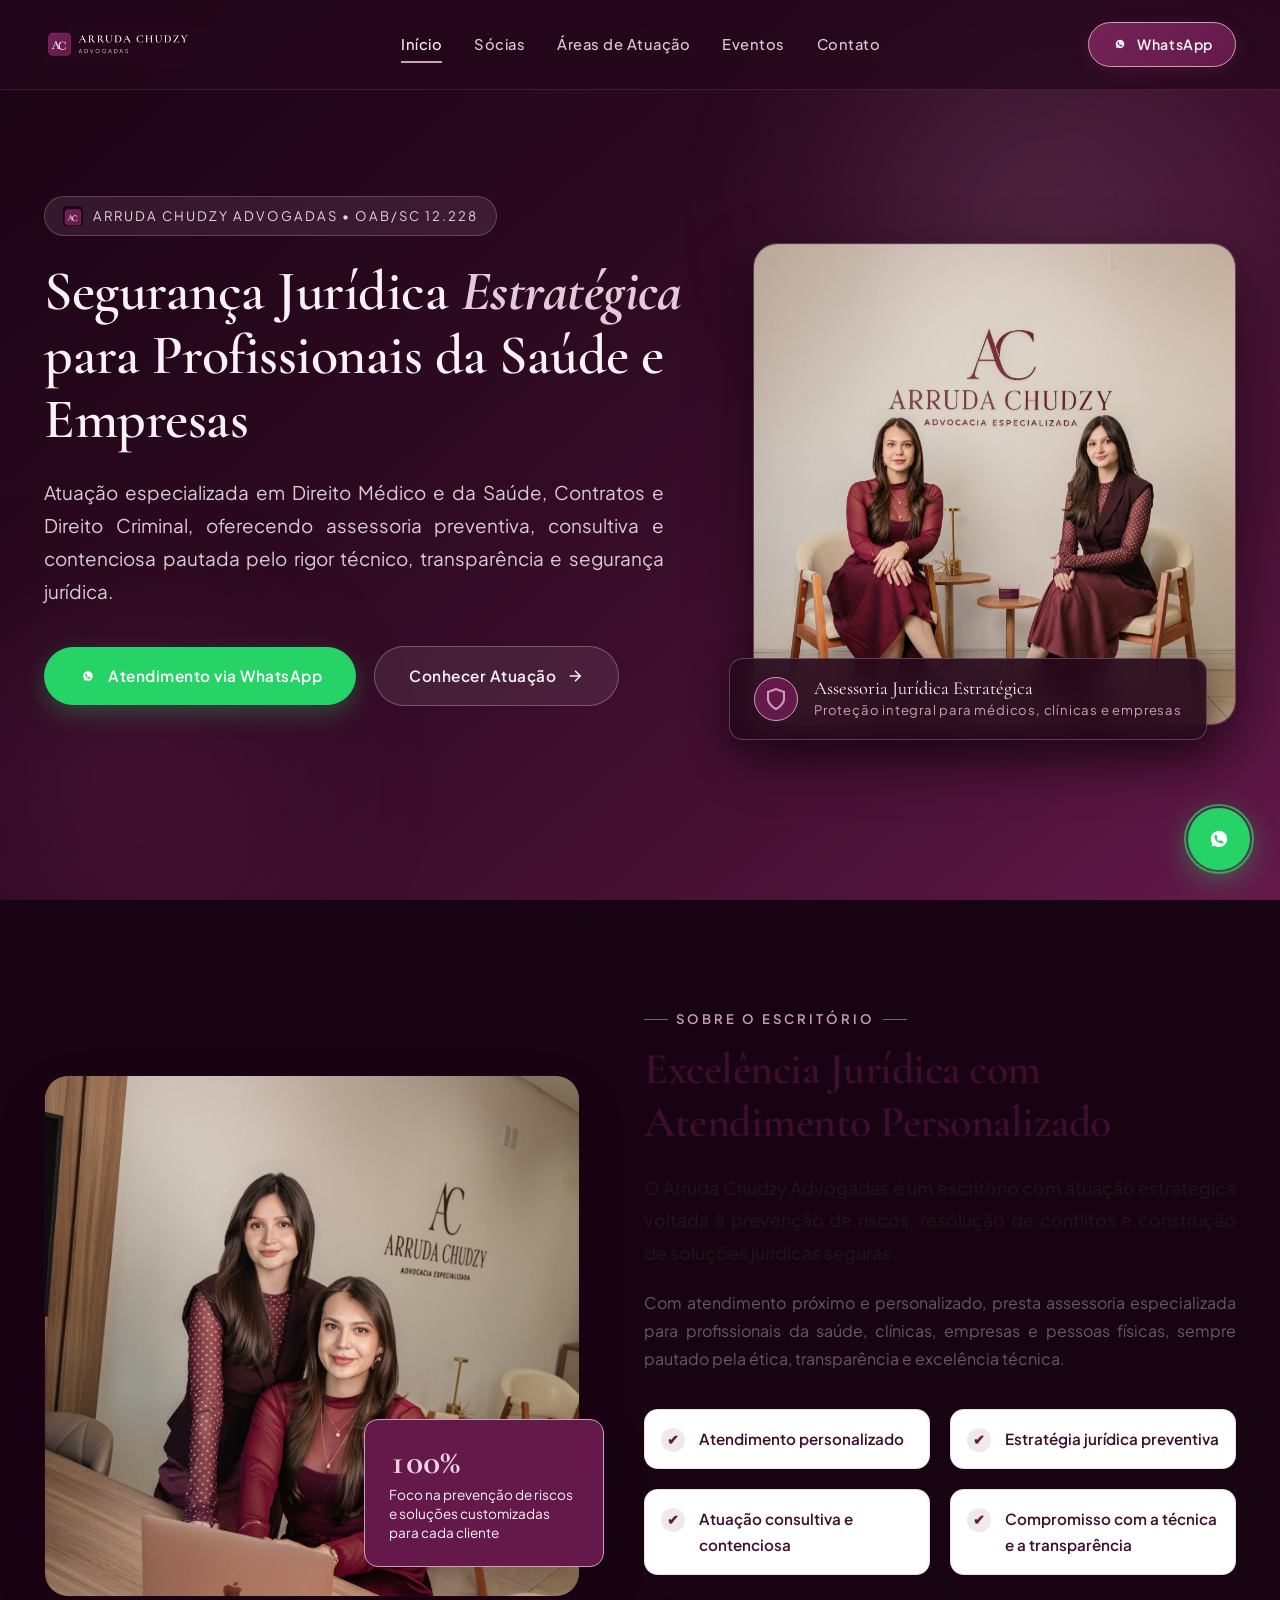
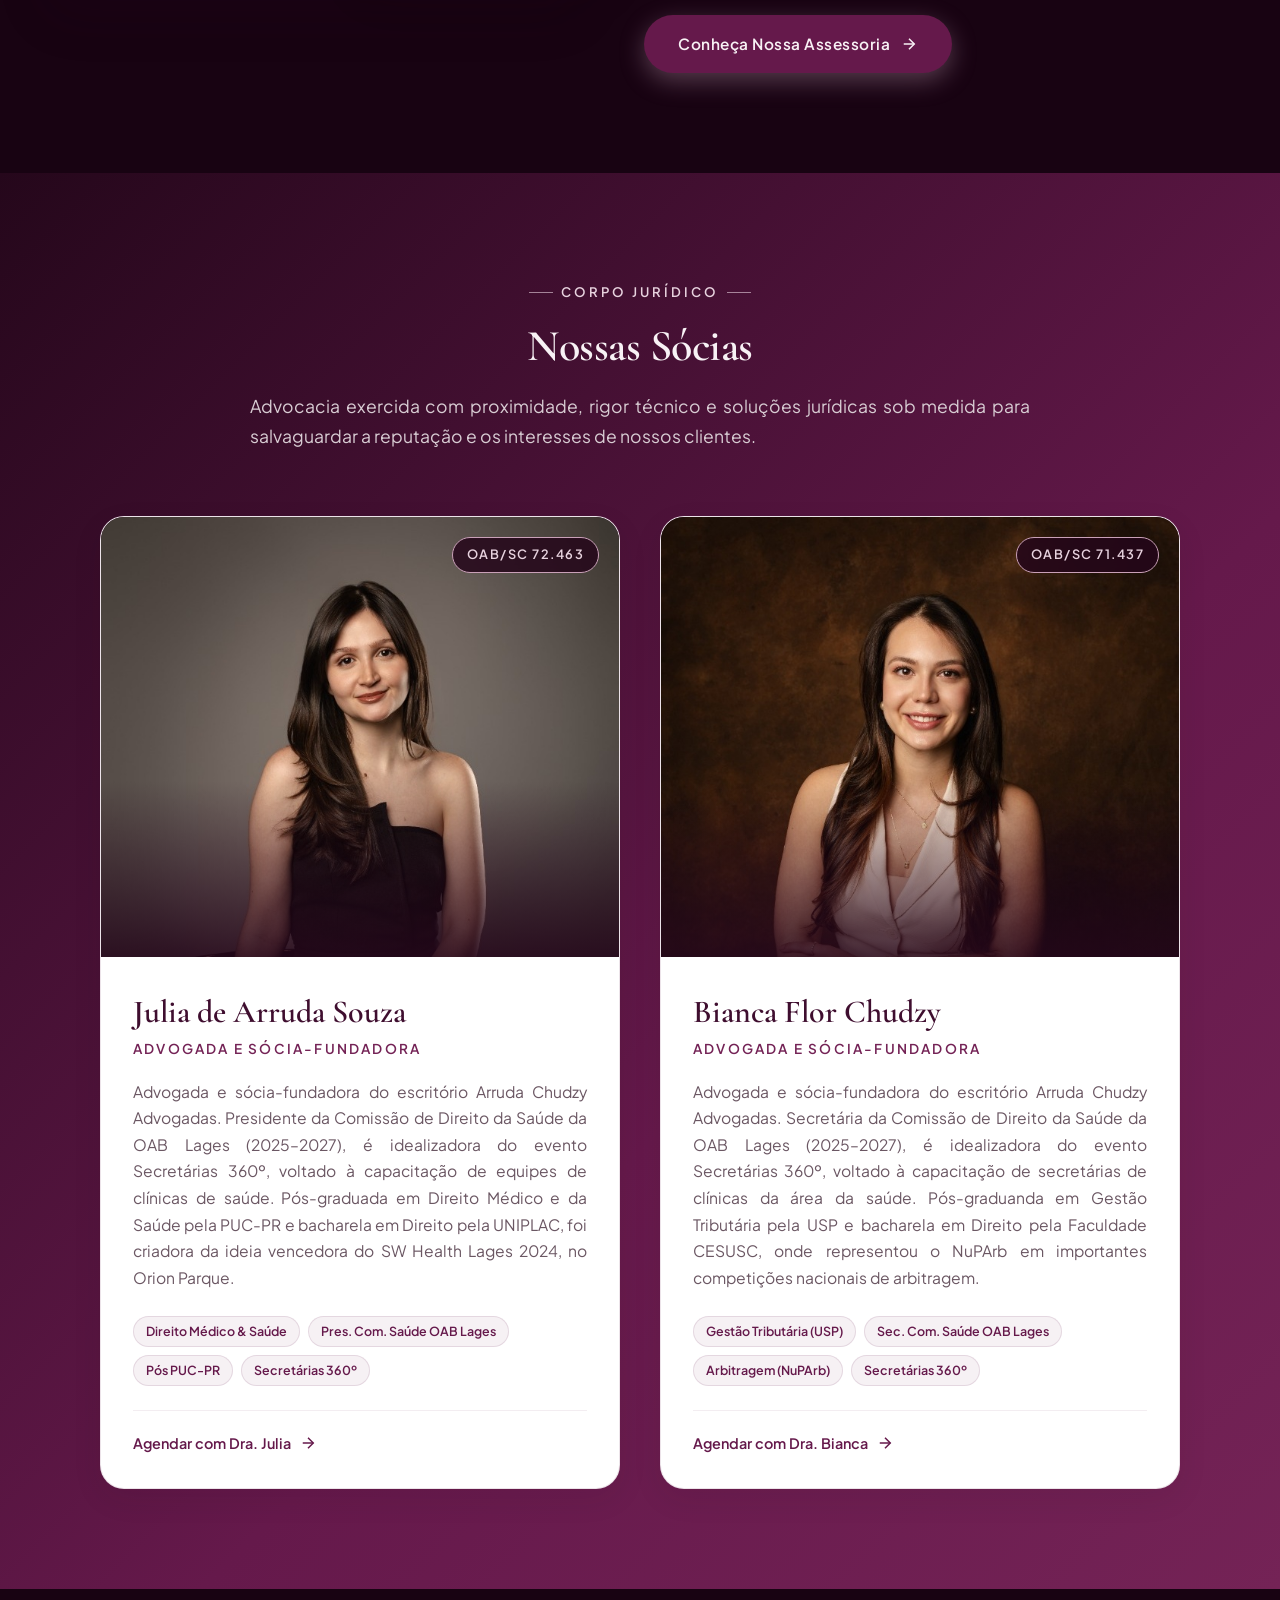
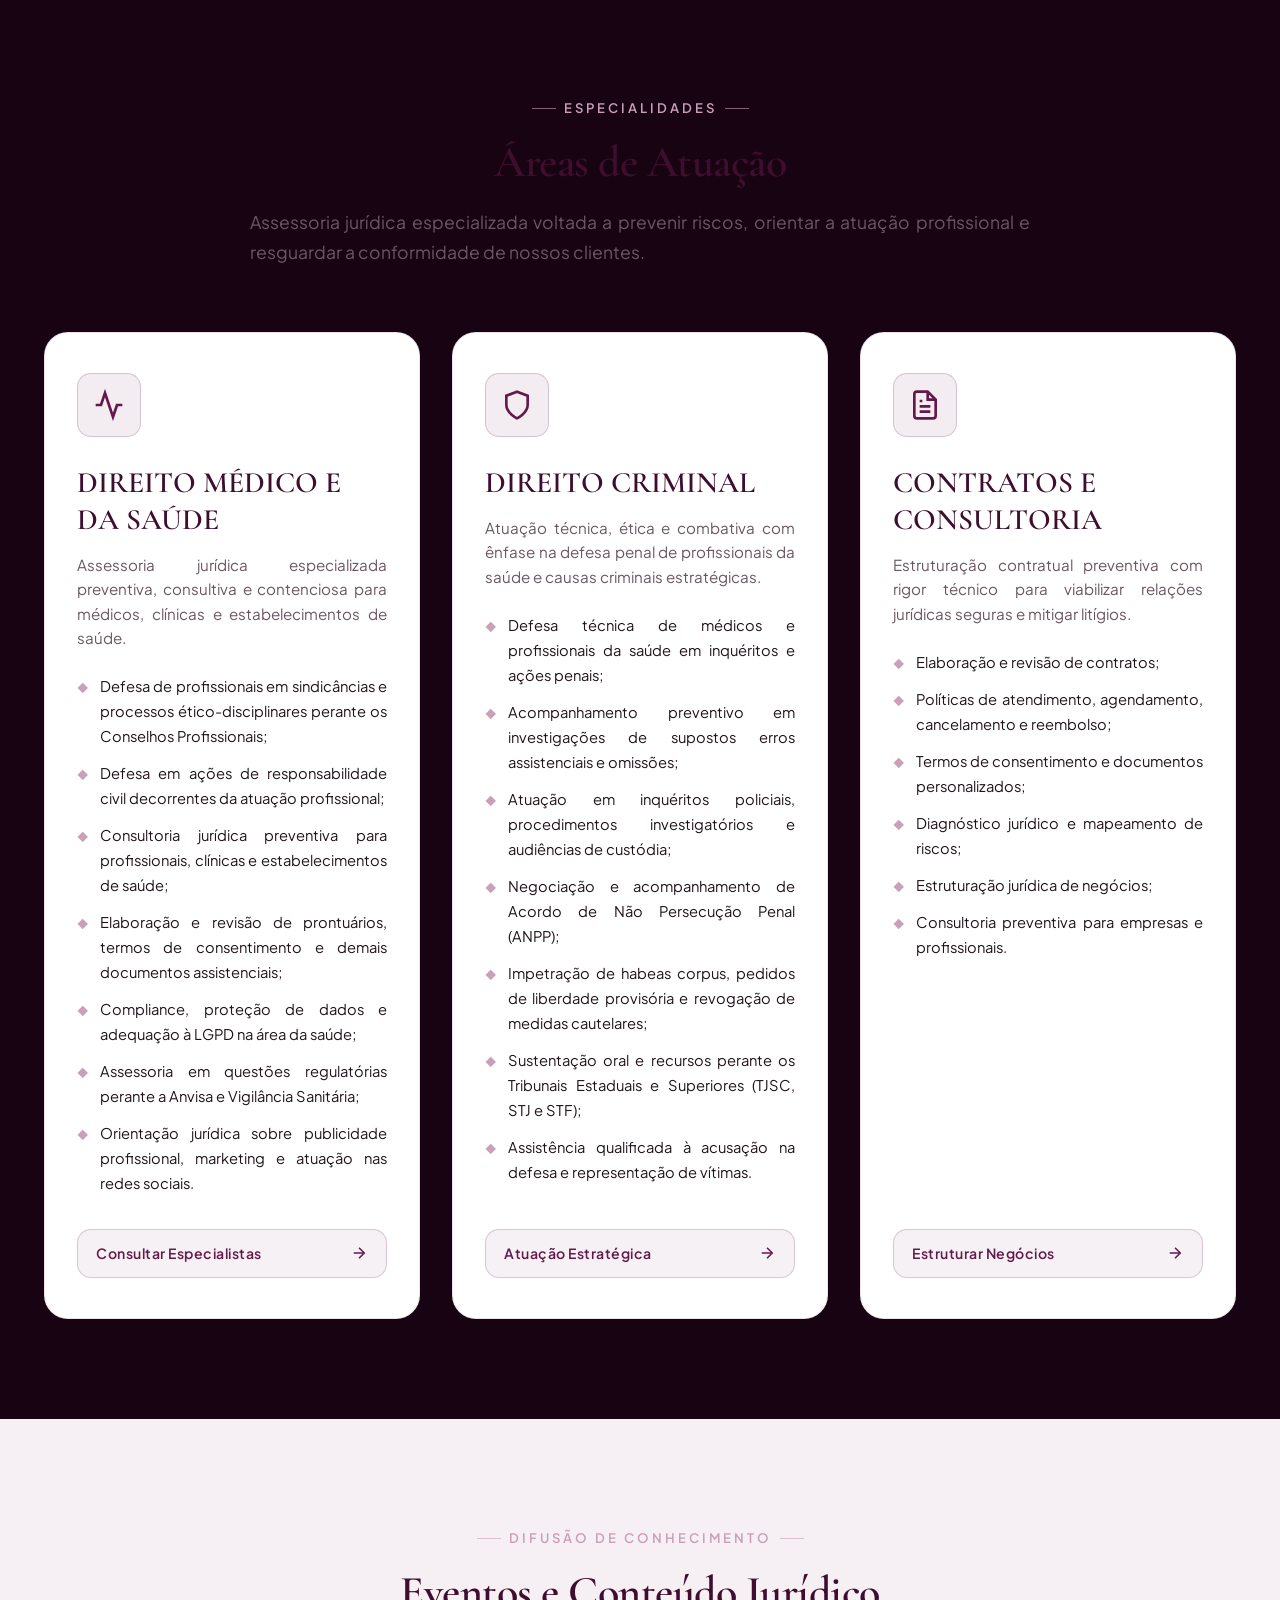
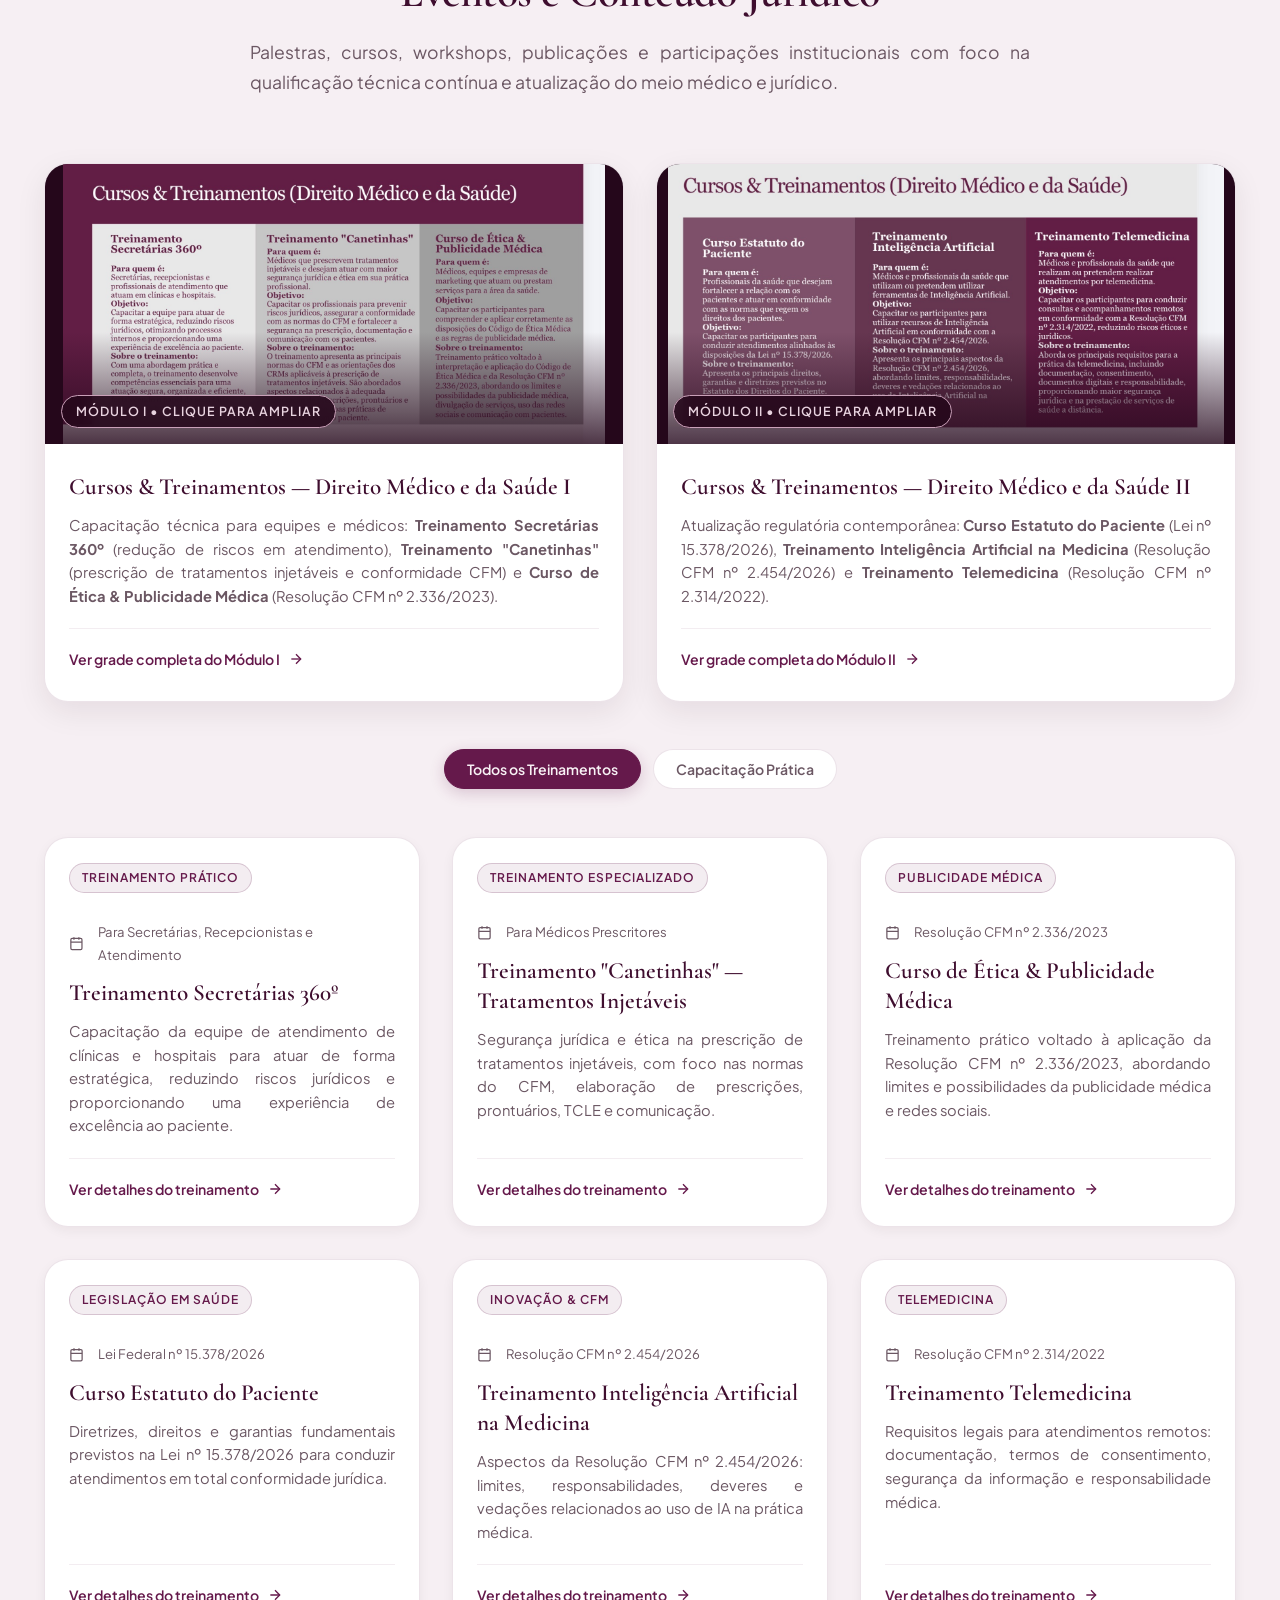
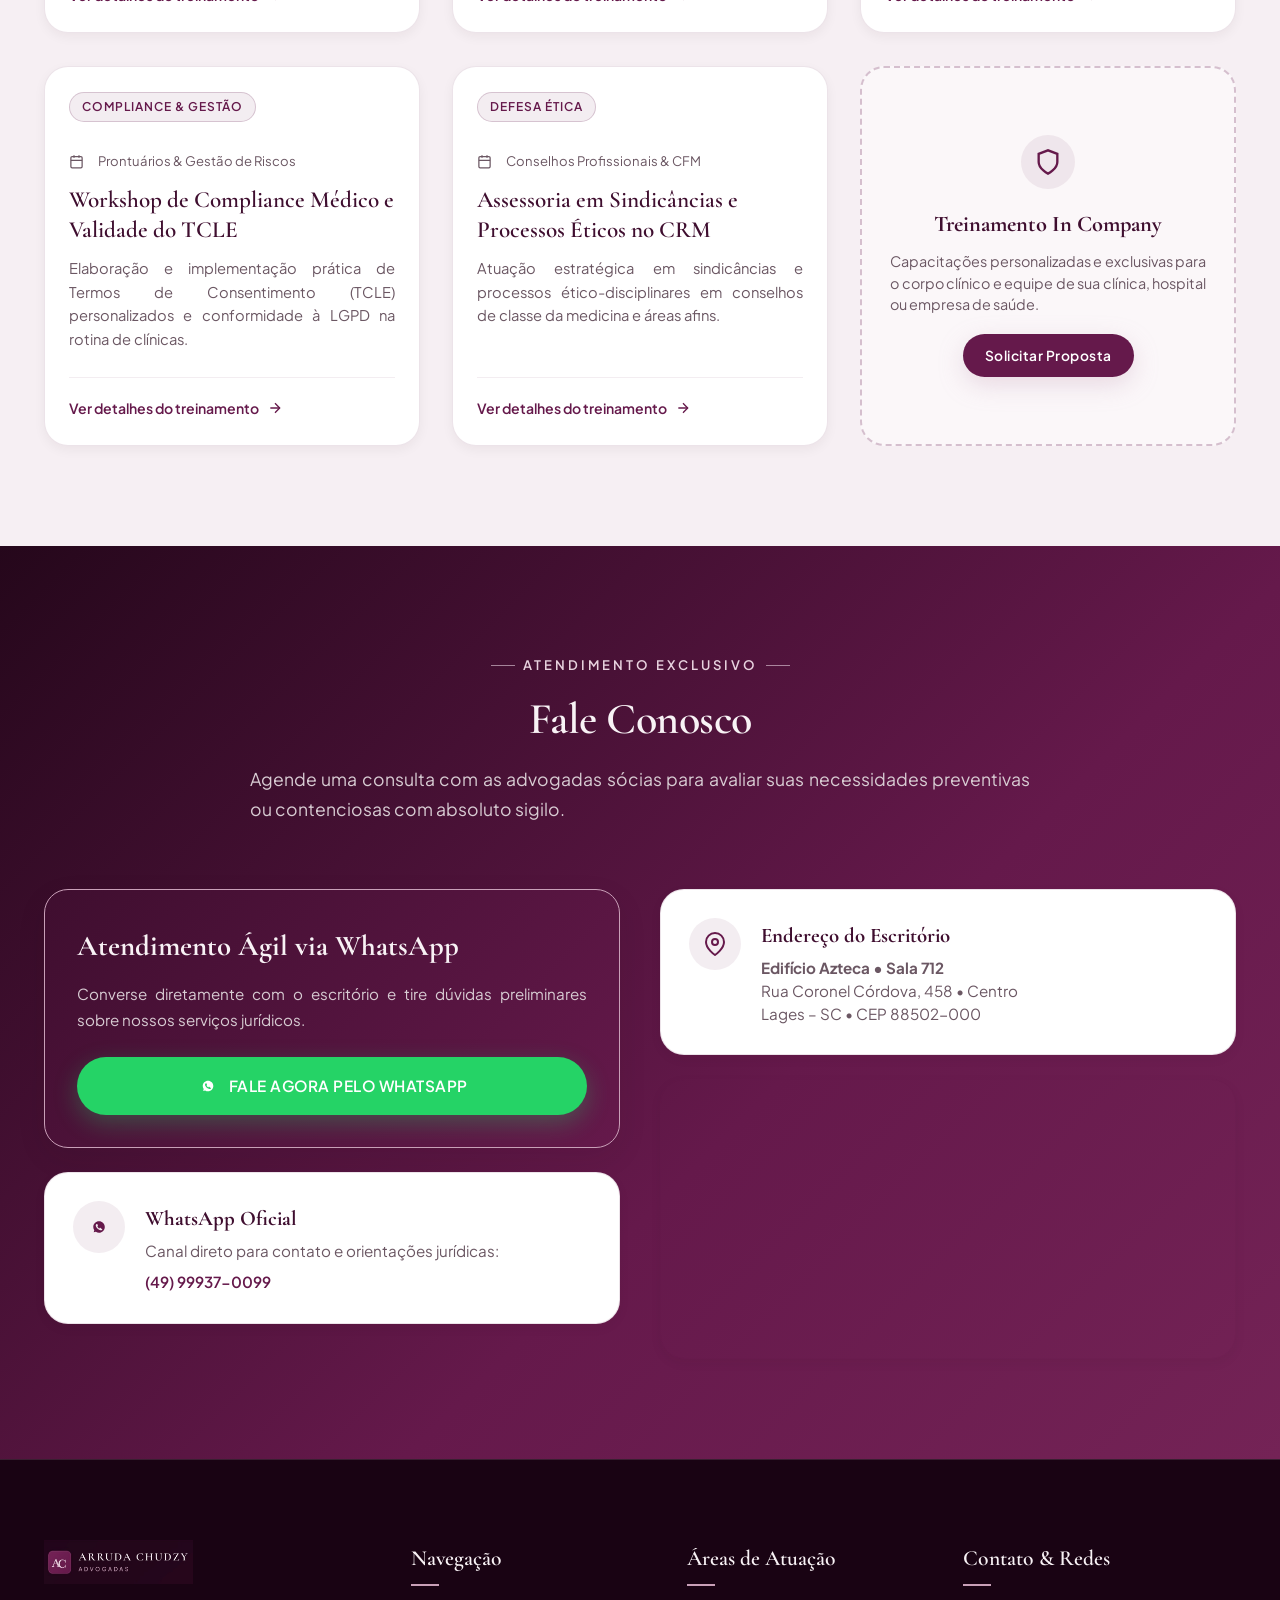
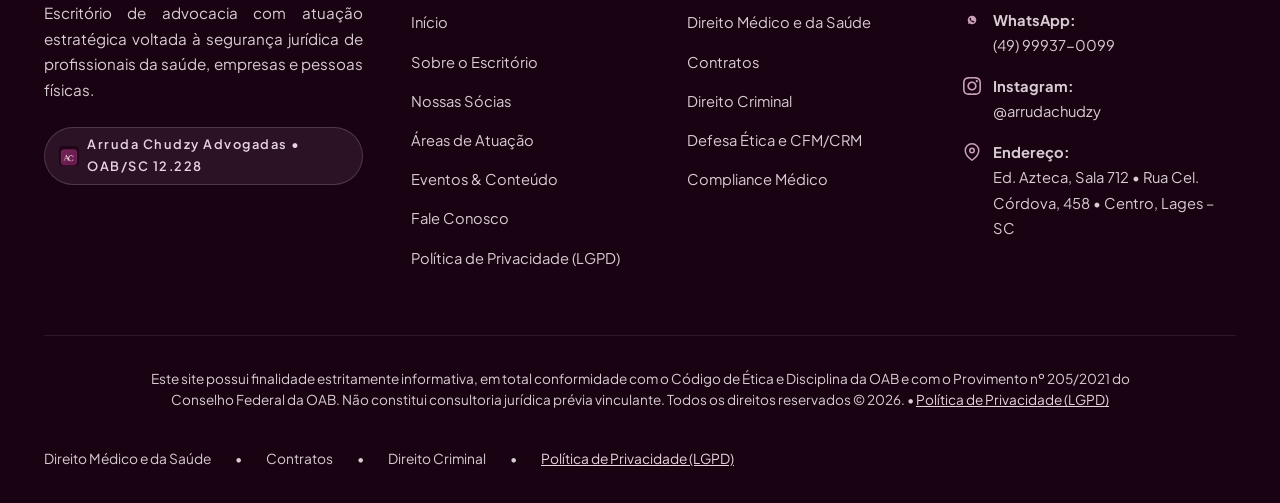
==== commit cd4a33f1: "fix: remove email contact and keep official WhatsApp and Instagram only" ====
--- a/index.html
+++ b/index.html
@@ -515,18 +515,6 @@
                 <a href="https://wa.me/5549999370099" class="contact-direct-link" target="_blank" rel="noopener noreferrer">(49) 99937-0099</a>
               </div>
             </div>
-
-            <!-- Card E-mail Institucional -->
-            <div class="contact-card-item">
-              <div class="contact-icon-box">
-                <svg width="24" height="24" viewBox="0 0 24 24" fill="none" stroke="currentColor" stroke-width="2"><path d="M4 4h16c1.1 0 2 .9 2 2v12c0 1.1-.9 2-2 2H4c-1.1 0-2-.9-2-2V6c0-1.1.9-2 2-2z"></path><polyline points="22,6 12,13 2,6"></polyline></svg>
-              </div>
-              <div class="contact-details">
-                <h4>E-mail Institucional</h4>
-                <p>Canal formal para clínicas, hospitais e parcerias corporativas:</p>
-                <a href="mailto:contato@arrudachudzy.com.br" class="contact-direct-link">contato@arrudachudzy.com.br</a>
-              </div>
-            </div>
           </div>
 
           <!-- Coluna 2: Endereço & Mapa Integrado -->
@@ -628,14 +616,6 @@
               <div>
                 <strong>Instagram:</strong><br>
                 <a href="https://www.instagram.com/arrudachudzy/" target="_blank" rel="noopener noreferrer">@arrudachudzy</a>
-              </div>
-            </div>
-
-            <div class="footer-contact-row">
-              <svg width="18" height="18" viewBox="0 0 24 24" fill="none" stroke="currentColor" stroke-width="2"><path d="M4 4h16c1.1 0 2 .9 2 2v12c0 1.1-.9 2-2 2H4c-1.1 0-2-.9-2-2V6c0-1.1.9-2 2-2z"></path><polyline points="22,6 12,13 2,6"></polyline></svg>
-              <div>
-                <strong>E-mail:</strong><br>
-                <a href="mailto:contato@arrudachudzy.com.br">contato@arrudachudzy.com.br</a>
               </div>
             </div>
 
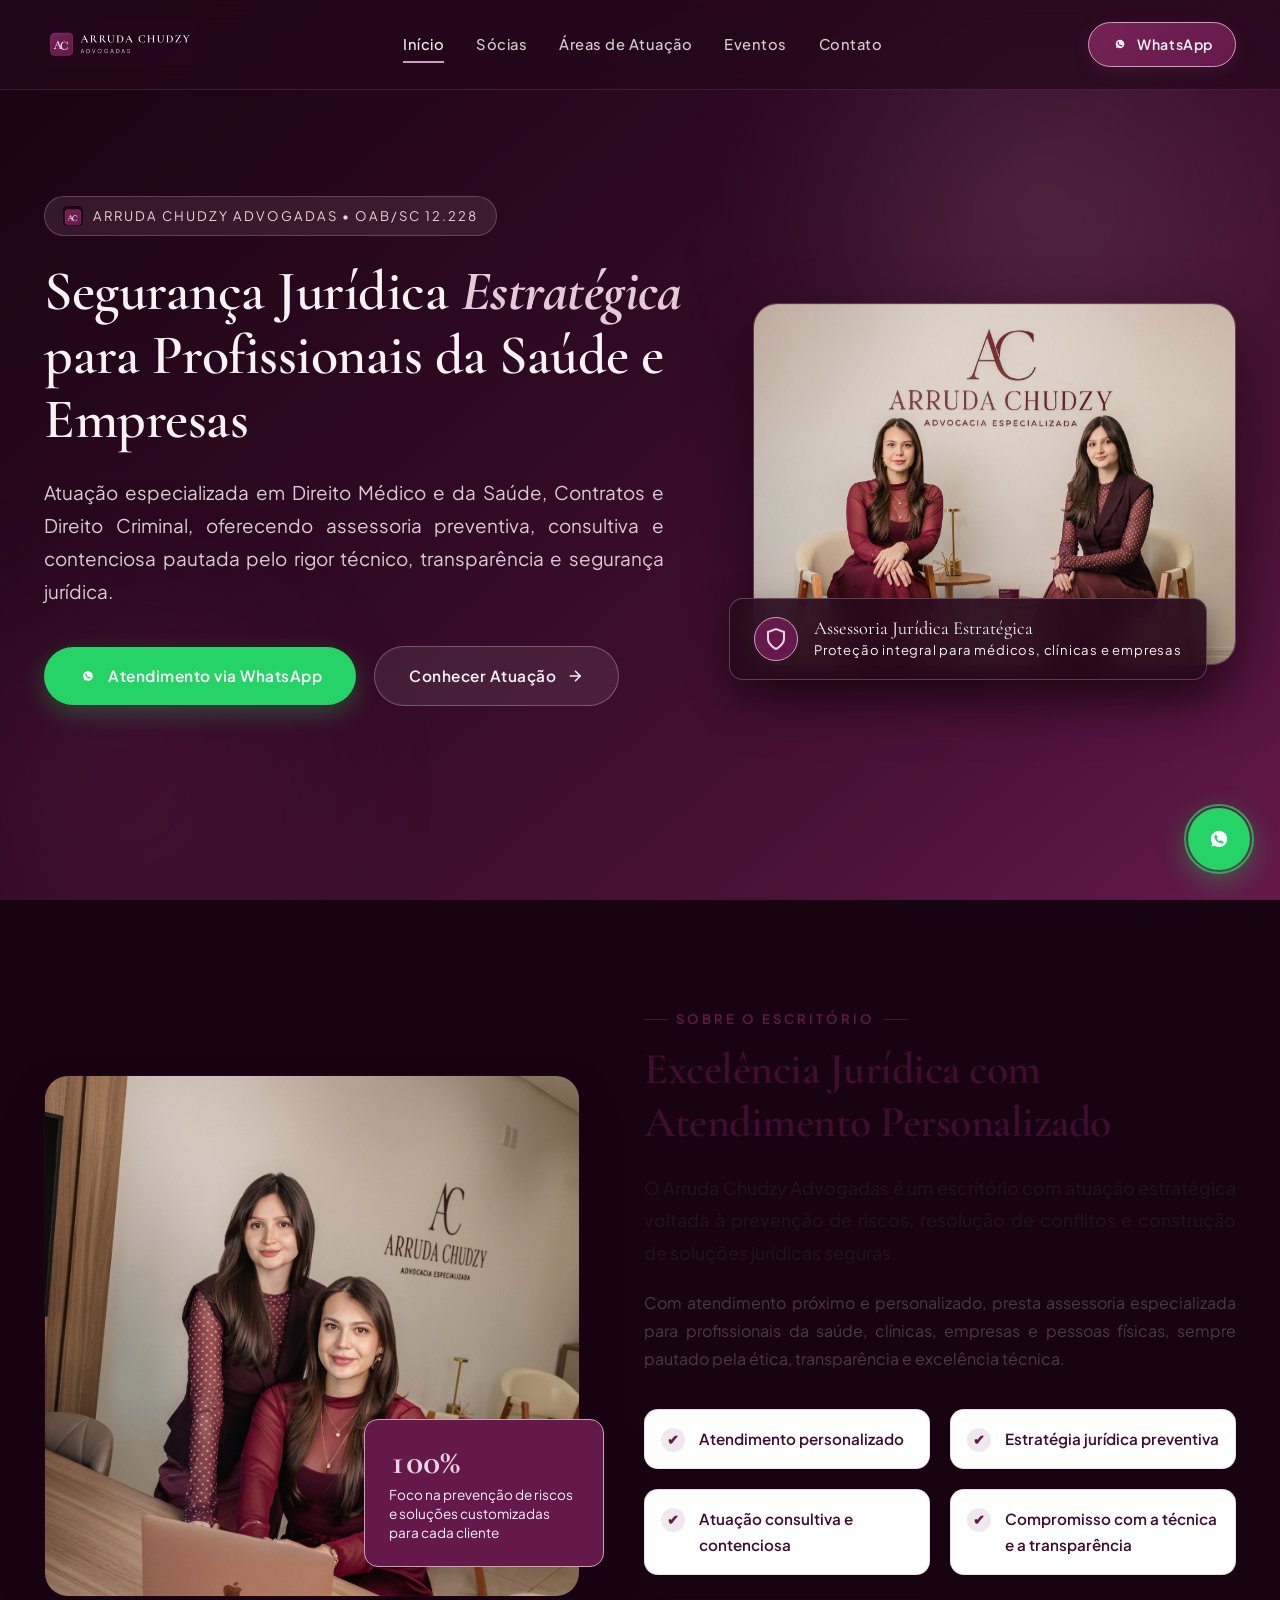
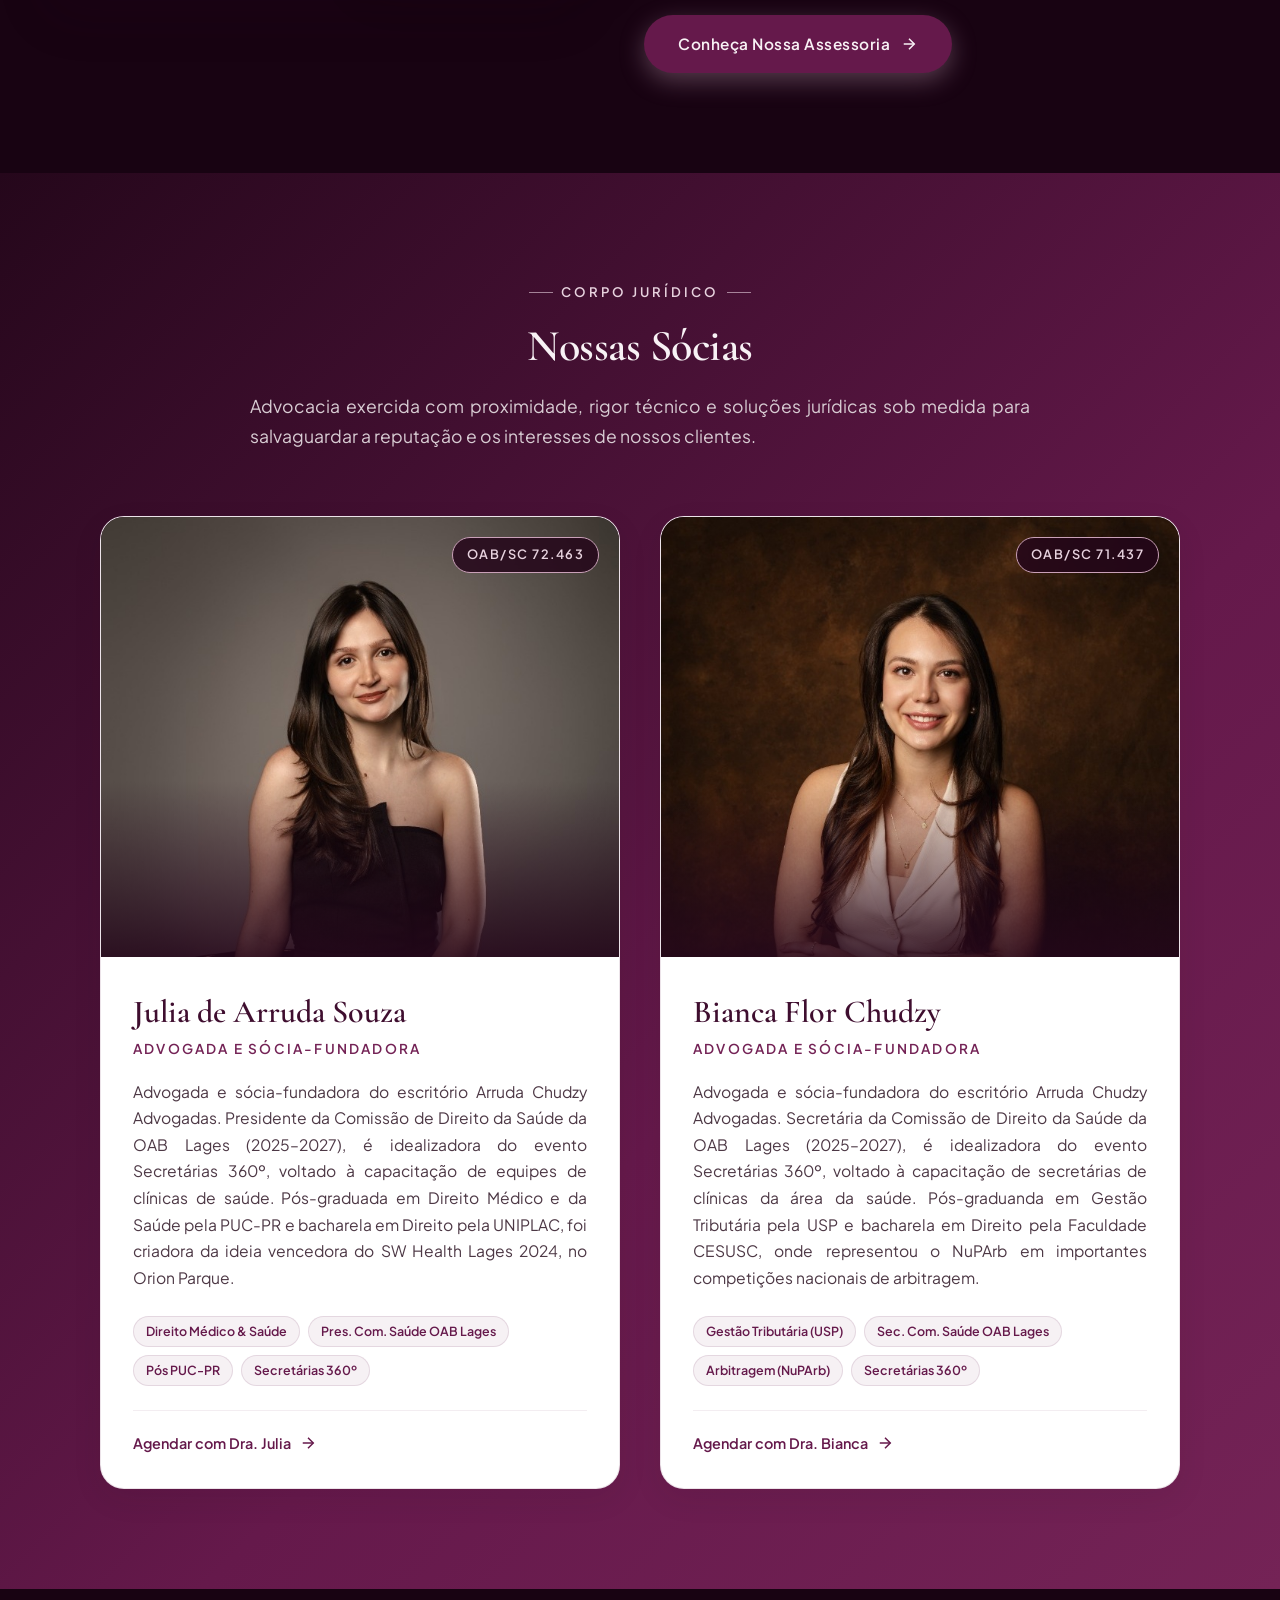
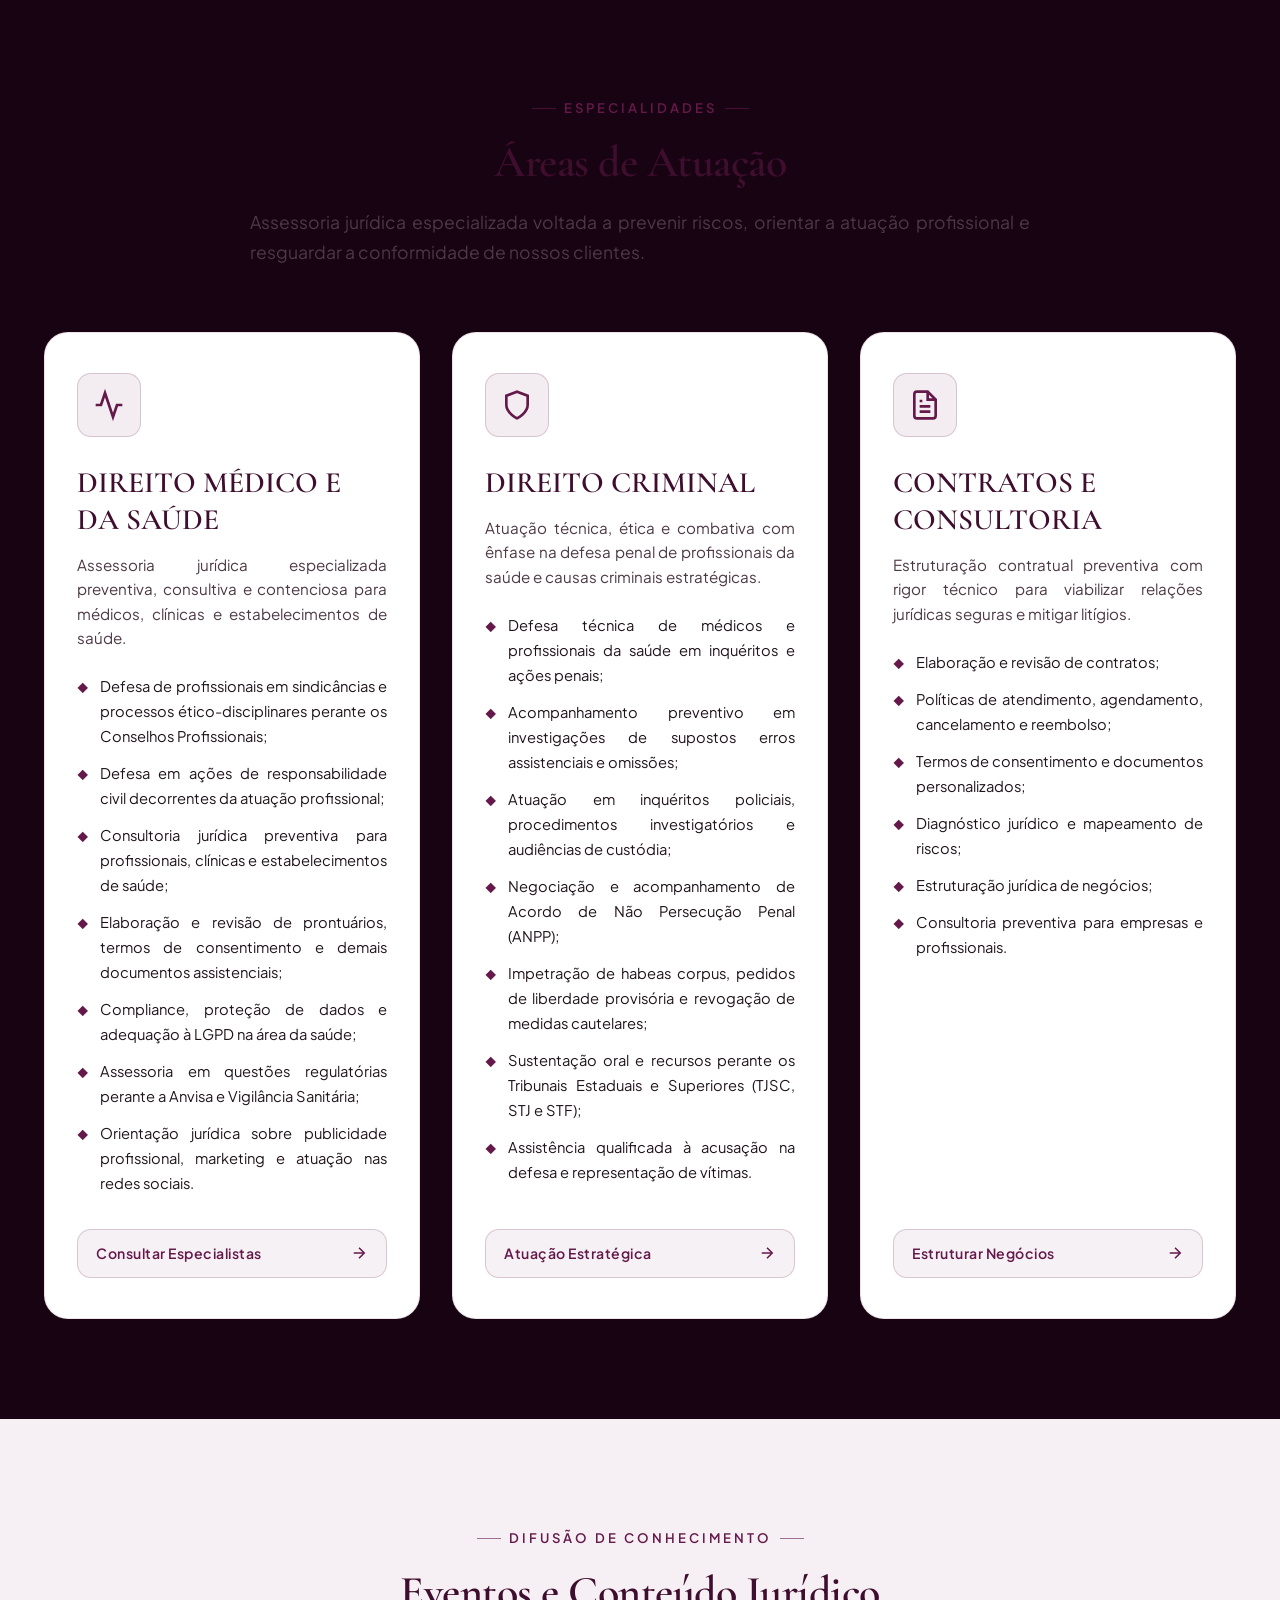
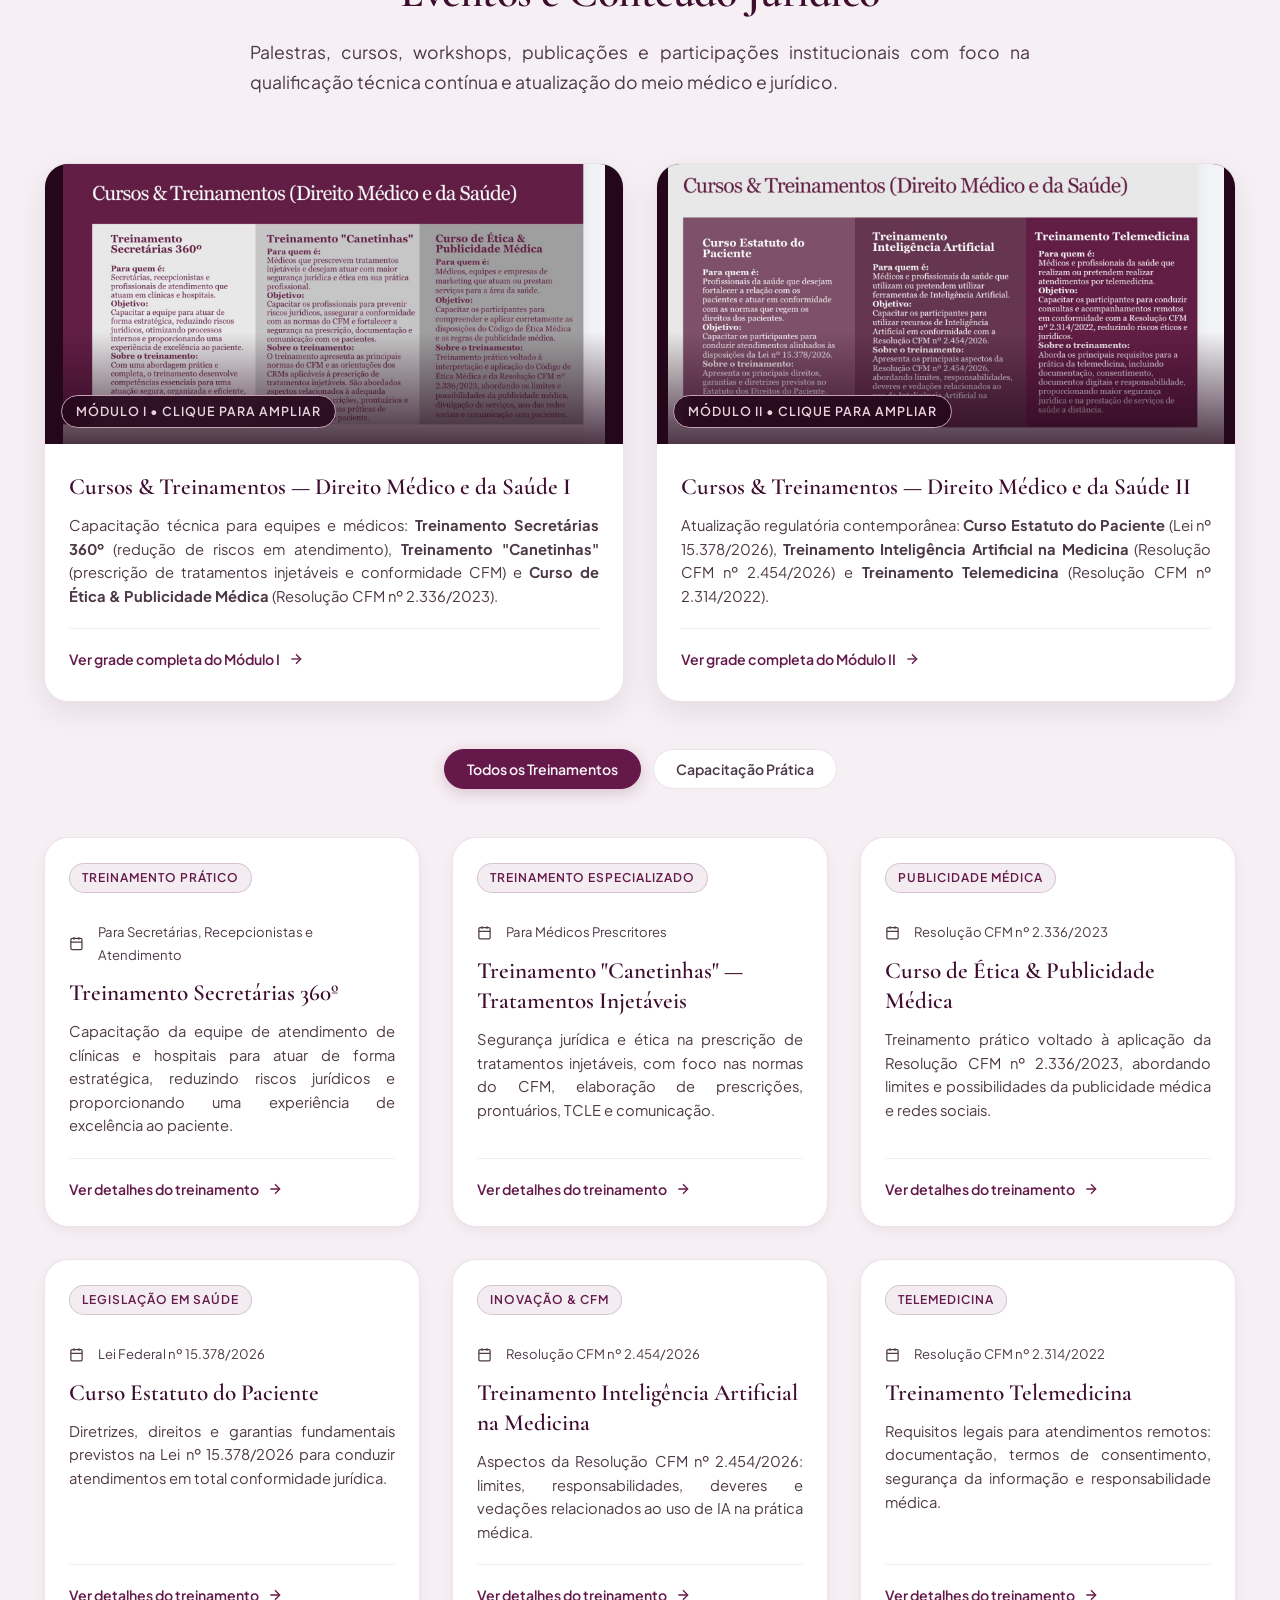
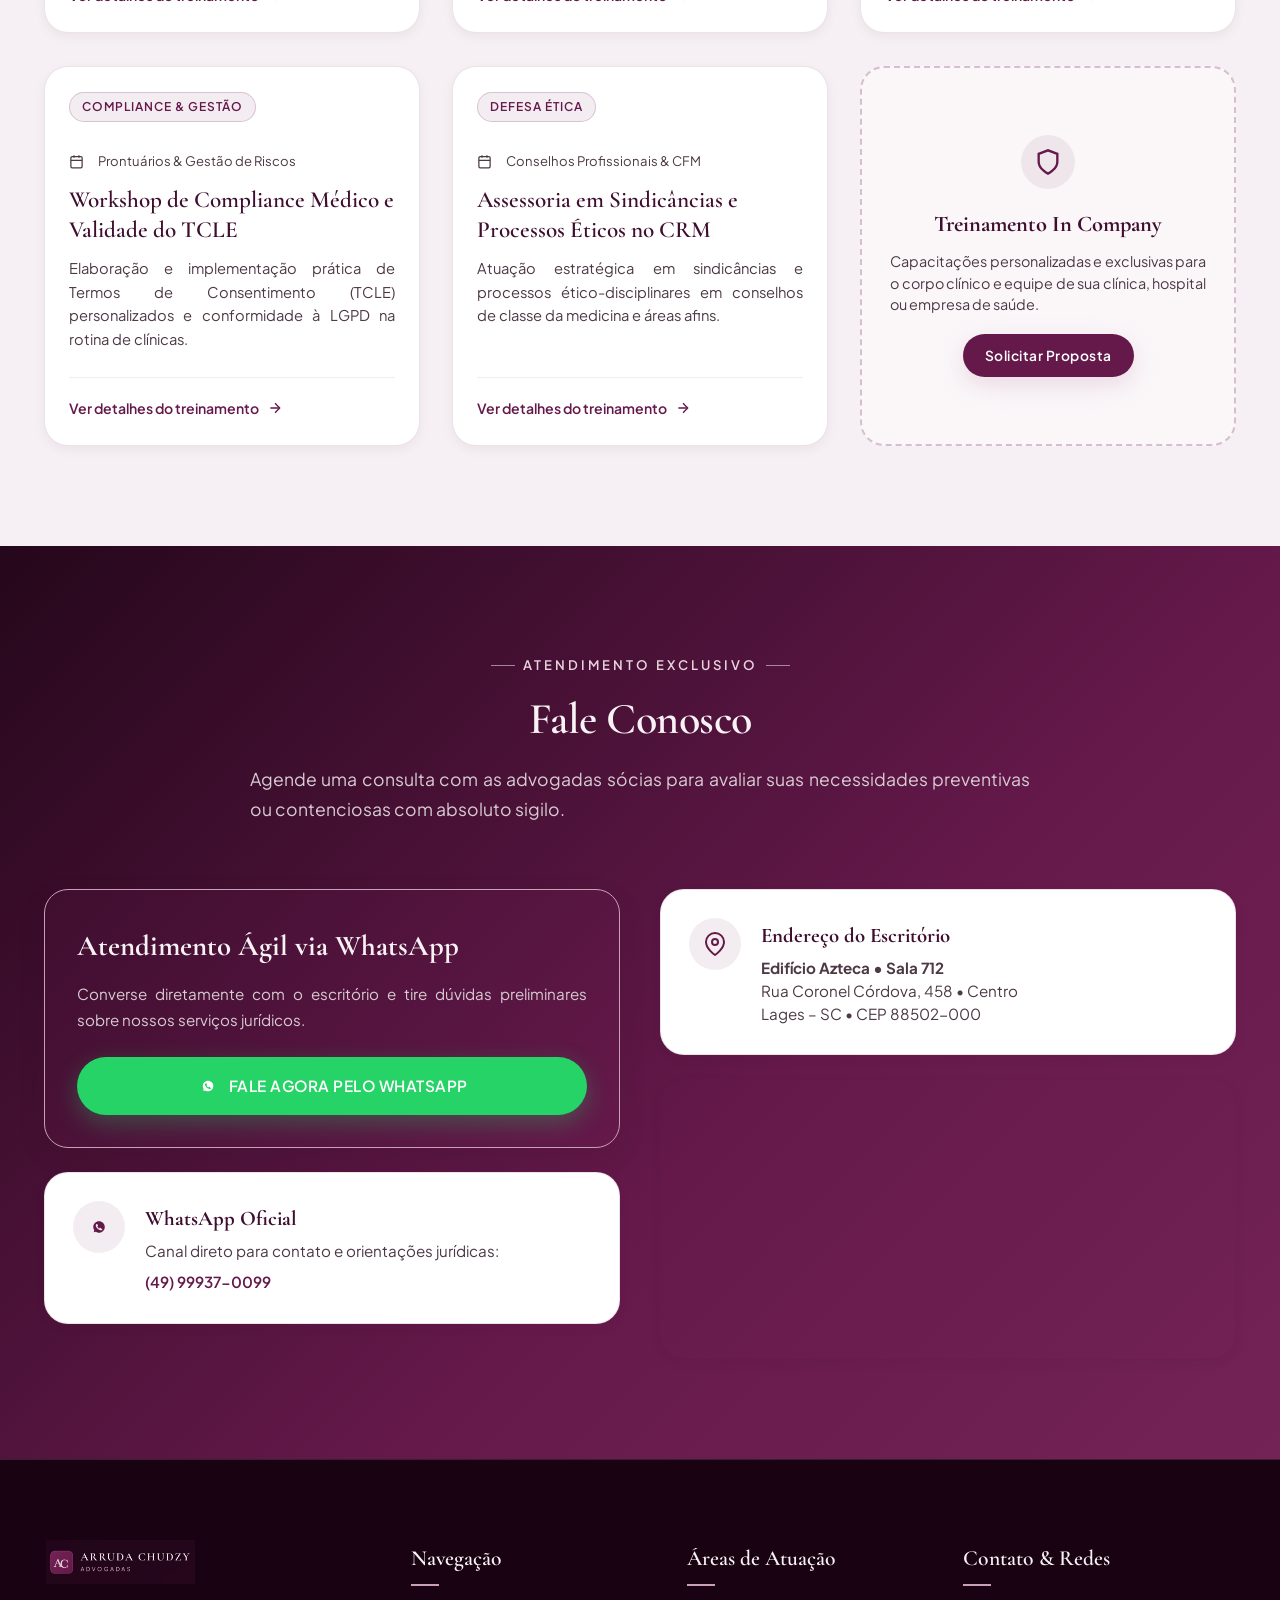
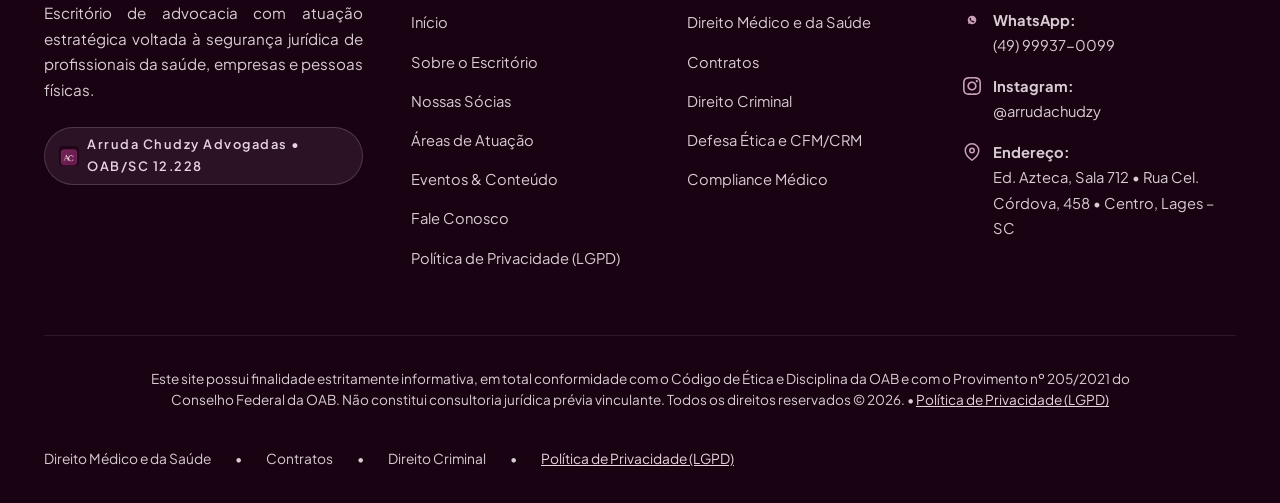
==== commit 2b1e3a21: "perf: fix CLS layout shift, remove render-blocking font import, and achieve 100 accessibility contra" ====
--- a/index.html
+++ b/index.html
@@ -32,6 +32,11 @@
   <link rel="apple-touch-icon" href="assets/images/logo.jpg">
   <link rel="manifest" href="manifest.json">
   <meta name="theme-color" content="#65194B">
+
+  <!-- Google Fonts Preconnect & Stylesheet -->
+  <link rel="preconnect" href="https://fonts.googleapis.com">
+  <link rel="preconnect" href="https://fonts.gstatic.com" crossorigin>
+  <link rel="stylesheet" href="https://fonts.googleapis.com/css2?family=Cormorant+Garamond:ital,wght@0,400;0,500;0,600;0,700;1,400;1,600&family=Plus+Jakarta+Sans:wght@300;400;500;600;700&display=swap">
 
   <!-- Stylesheets -->
   <link rel="stylesheet" href="assets/css/style.css">
@@ -152,7 +157,7 @@
             <span>Arruda Chudzy Advogadas &bull; OAB/SC 12.228</span>
           </div>
 
-          <h1 class="hero-title" data-fx="palavras">
+          <h1 class="hero-title" data-fx="surgir">
             Segurança Jurídica <span class="title-highlight">Estratégica</span> para Profissionais da Saúde e Empresas
           </h1>
 
--- a/assets/css/style.css
+++ b/assets/css/style.css
@@ -7,8 +7,6 @@
    - Light Text: #F8F2F5
    - Supporting: #D8CCD3
    ========================================================================== */
-
-@import url('https://fonts.googleapis.com/css2?family=Cormorant+Garamond:ital,wght@0,400;0,500;0,600;0,700;1,400;1,600&family=Plus+Jakarta+Sans:wght@300;400;500;600;700&display=swap');
 
 :root {
   --color-primary: #65194B;
@@ -24,7 +22,7 @@
   --color-bg-light: #FAF6F8;
   --color-bg-card: #FFFFFF;
   --color-text-dark: #20131B;
-  --color-text-muted: #6B5763;
+  --color-text-muted: #4D3845;
   --color-border-light: rgba(101, 25, 75, 0.12);
   --color-border-dark: rgba(201, 160, 184, 0.22);
   --color-wine-glass: rgba(63, 14, 47, 0.85);
@@ -154,7 +152,7 @@
   font-size: 0.82rem;
   letter-spacing: 3px;
   font-weight: 600;
-  color: var(--color-accent);
+  color: var(--color-primary);
   margin-bottom: 16px;
 }
 
@@ -239,6 +237,7 @@
 .brand-logo-img {
   height: 44px;
   width: auto;
+  aspect-ratio: 160 / 46;
   max-width: 200px;
   object-fit: contain;
   transition: transform var(--transition-fast);
@@ -587,11 +586,13 @@
   overflow: hidden;
   box-shadow: 0 25px 60px rgba(10, 2, 7, 0.55);
   border: 1px solid rgba(201, 160, 184, 0.3);
+  aspect-ratio: 4 / 3;
 }
 
 .hero-media-frame img {
   width: 100%;
-  height: 480px;
+  height: 100%;
+  aspect-ratio: 4 / 3;
   object-fit: cover;
   transition: transform var(--transition-slow);
 }
@@ -623,7 +624,7 @@
   display: flex;
   align-items: center;
   justify-content: center;
-  color: var(--color-accent);
+  color: var(--color-accent-light);
   border: 1px solid var(--color-accent);
 }
 
@@ -637,7 +638,7 @@
 
 .hero-floating-text p {
   font-size: 0.82rem;
-  color: var(--color-accent);
+  color: var(--color-text-light);
   letter-spacing: 0.8px;
 }
 
@@ -1024,7 +1025,7 @@
 }
 
 .practice-topic-bullet {
-  color: var(--color-accent);
+  color: var(--color-primary);
   font-size: 0.85rem;
   margin-top: 2px;
 }
@@ -1438,7 +1439,7 @@
   font-size: 0.75rem;
   text-transform: uppercase;
   letter-spacing: 1px;
-  color: var(--color-accent);
+  color: var(--color-accent-light);
   font-weight: 600;
 }
 
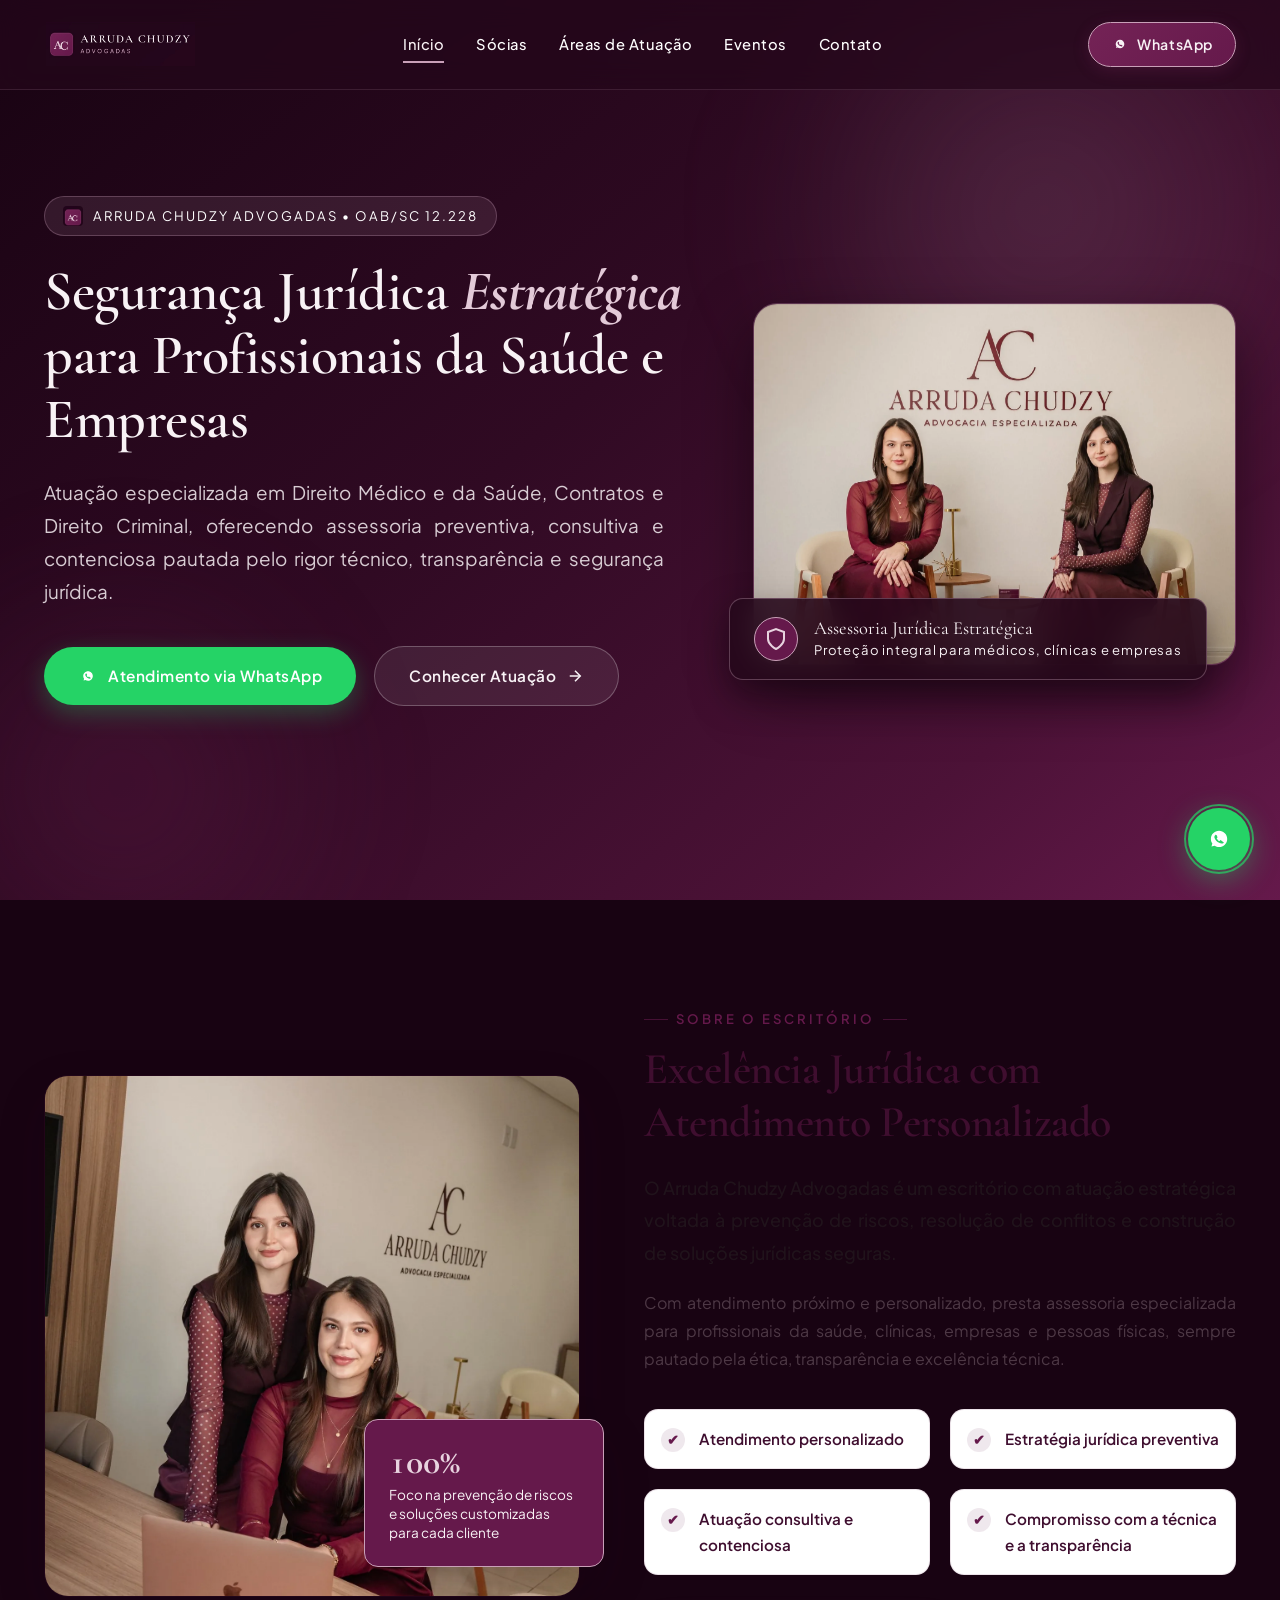
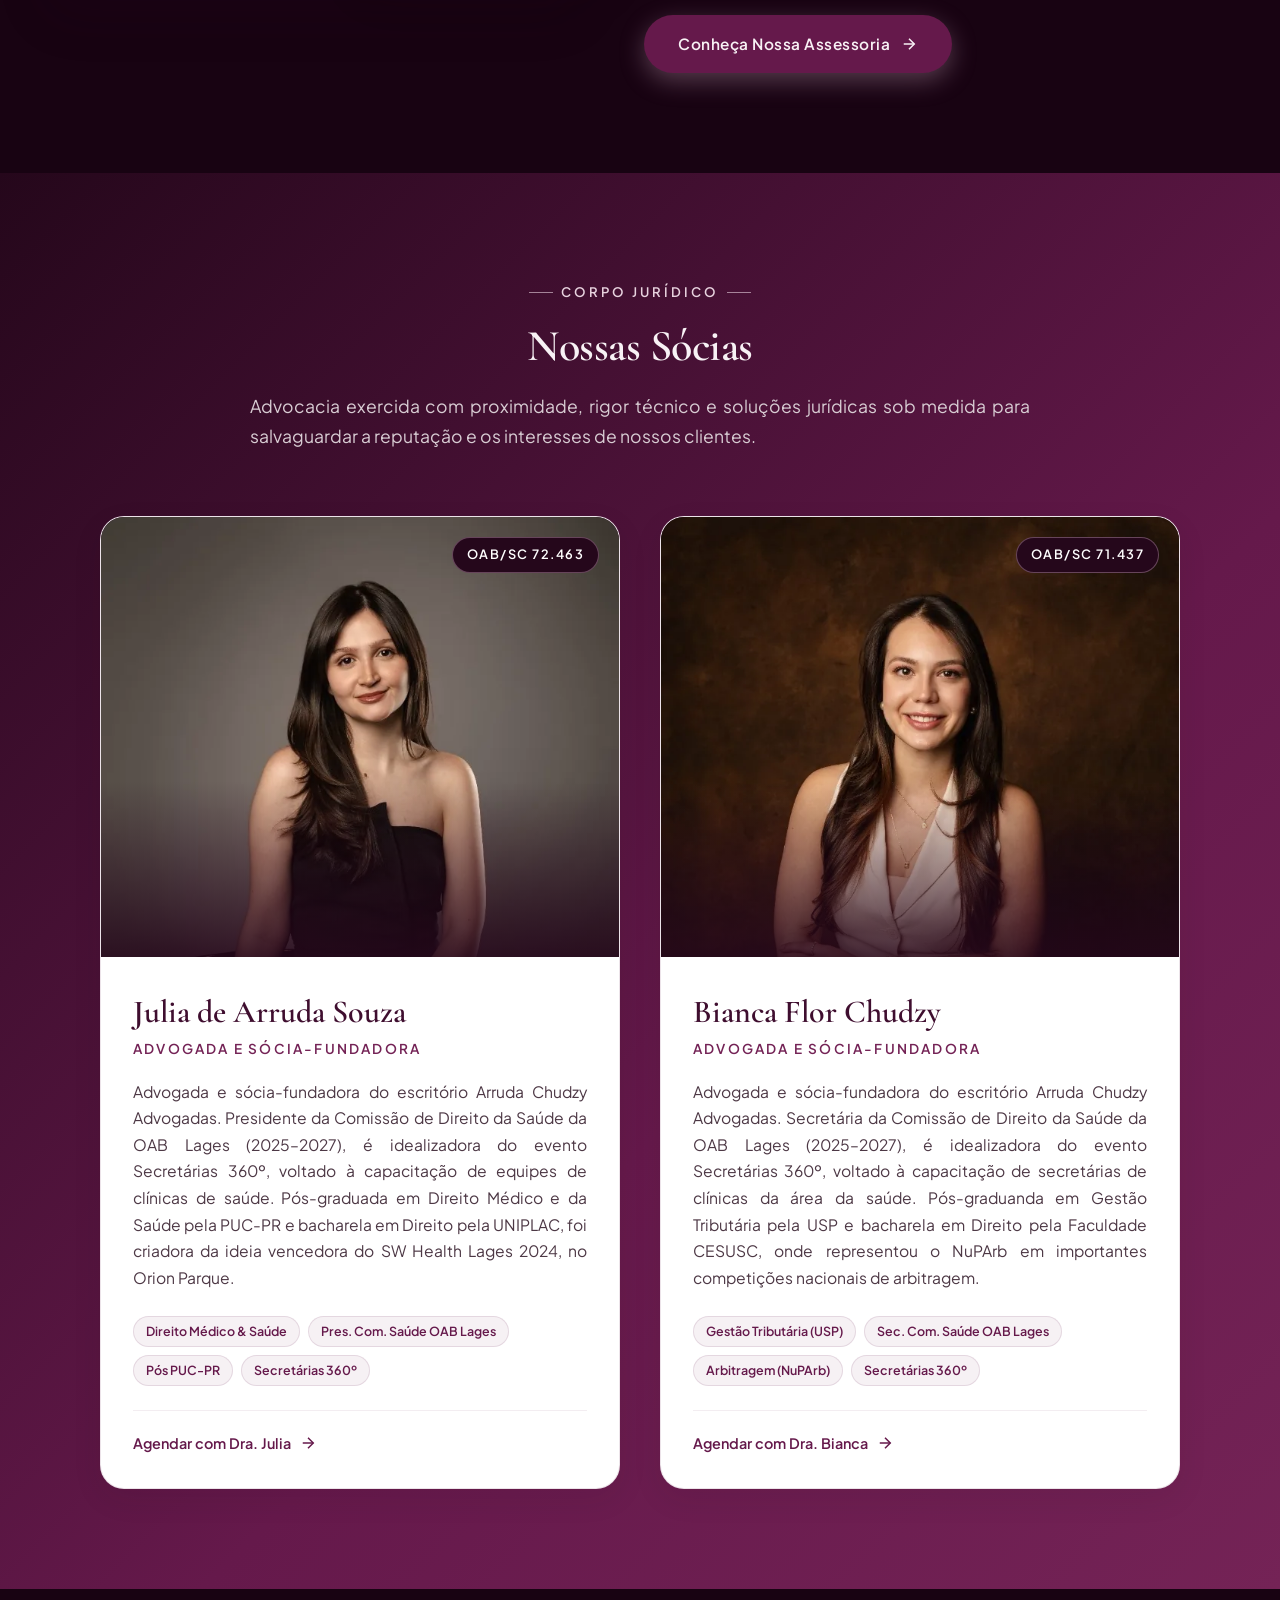
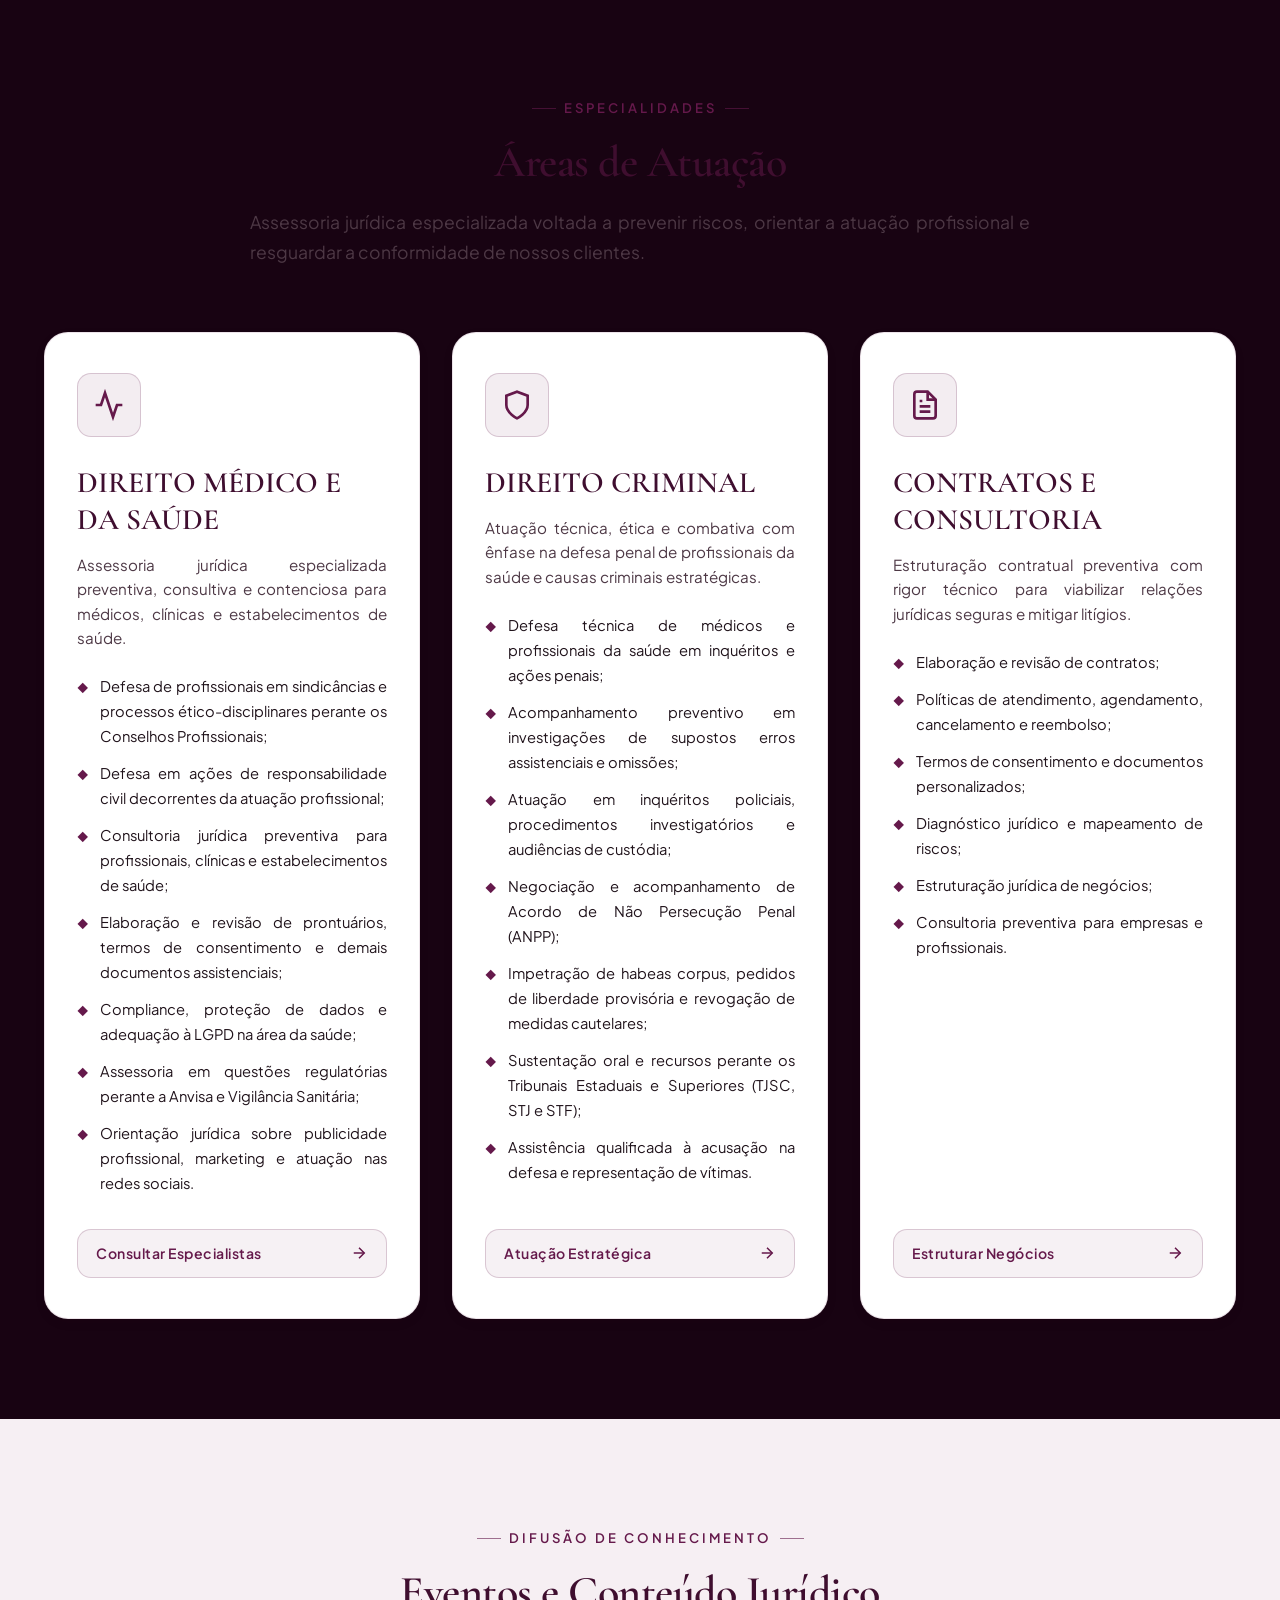
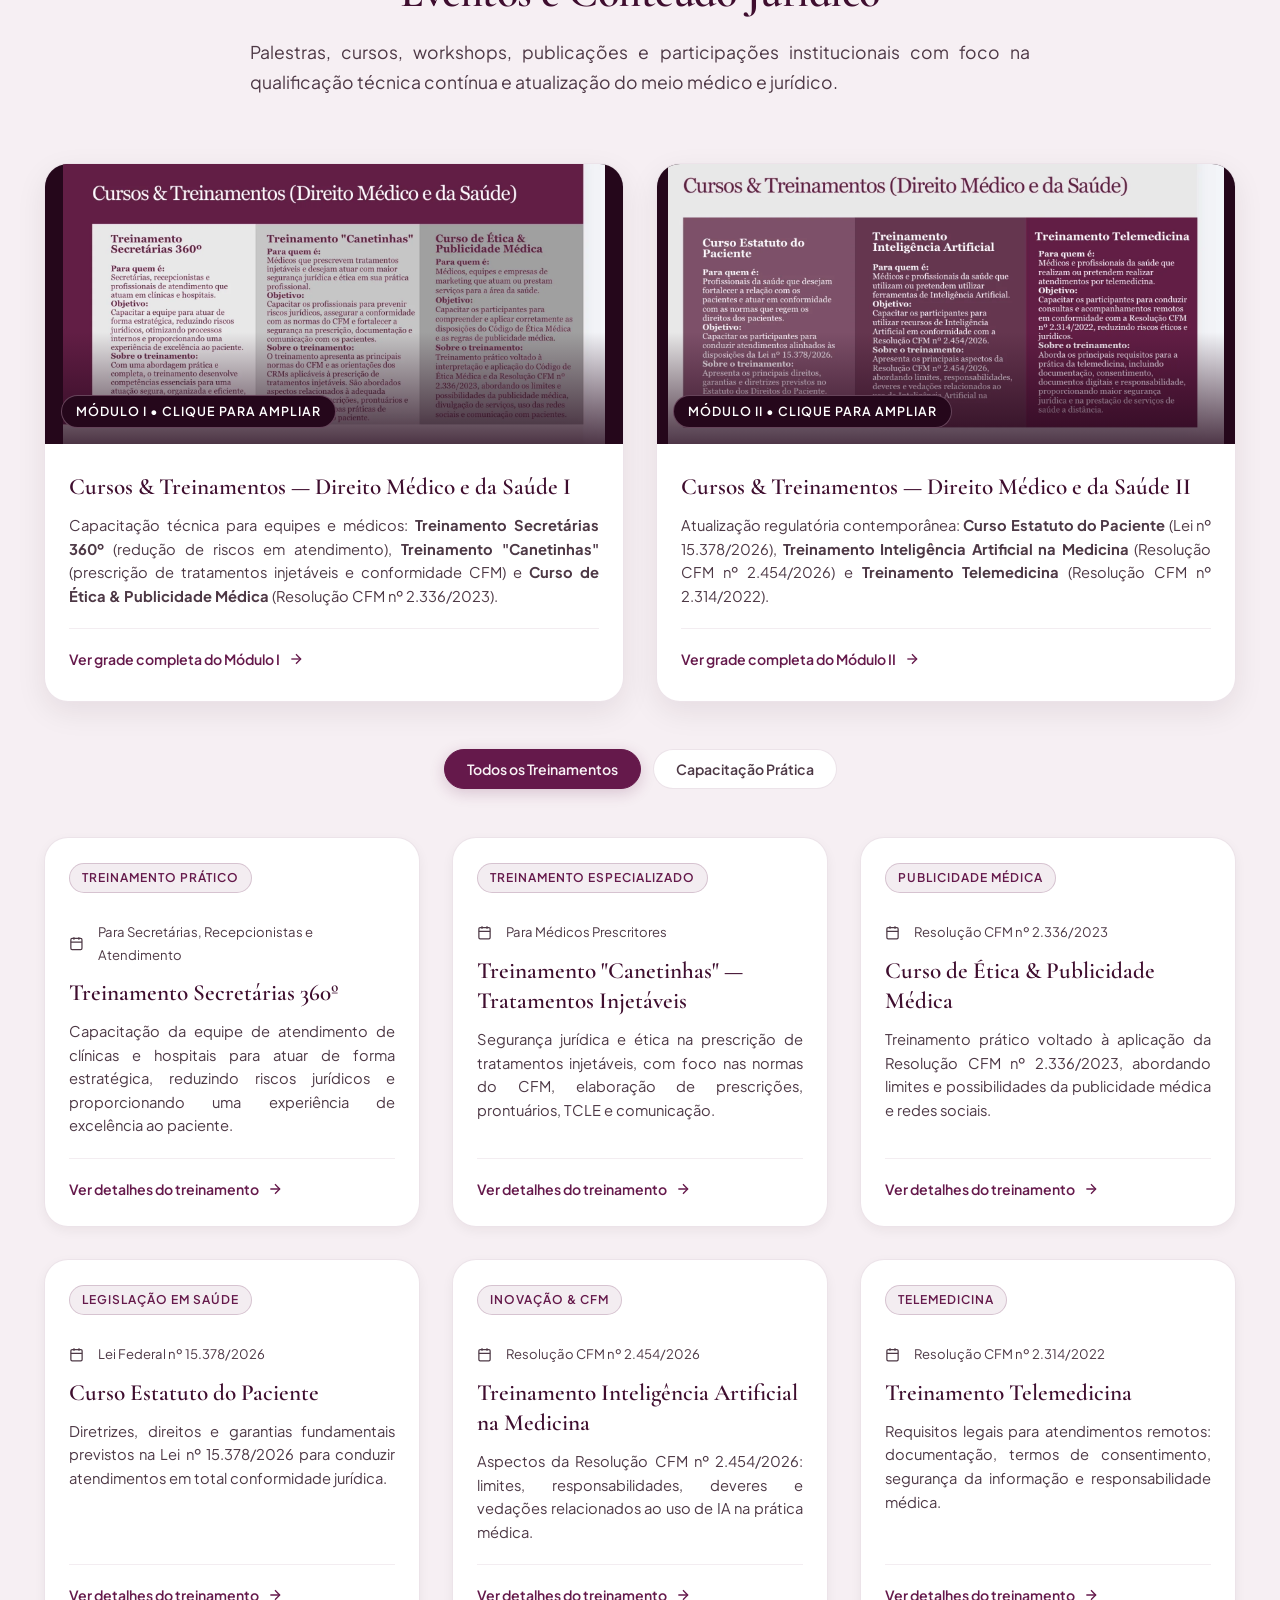
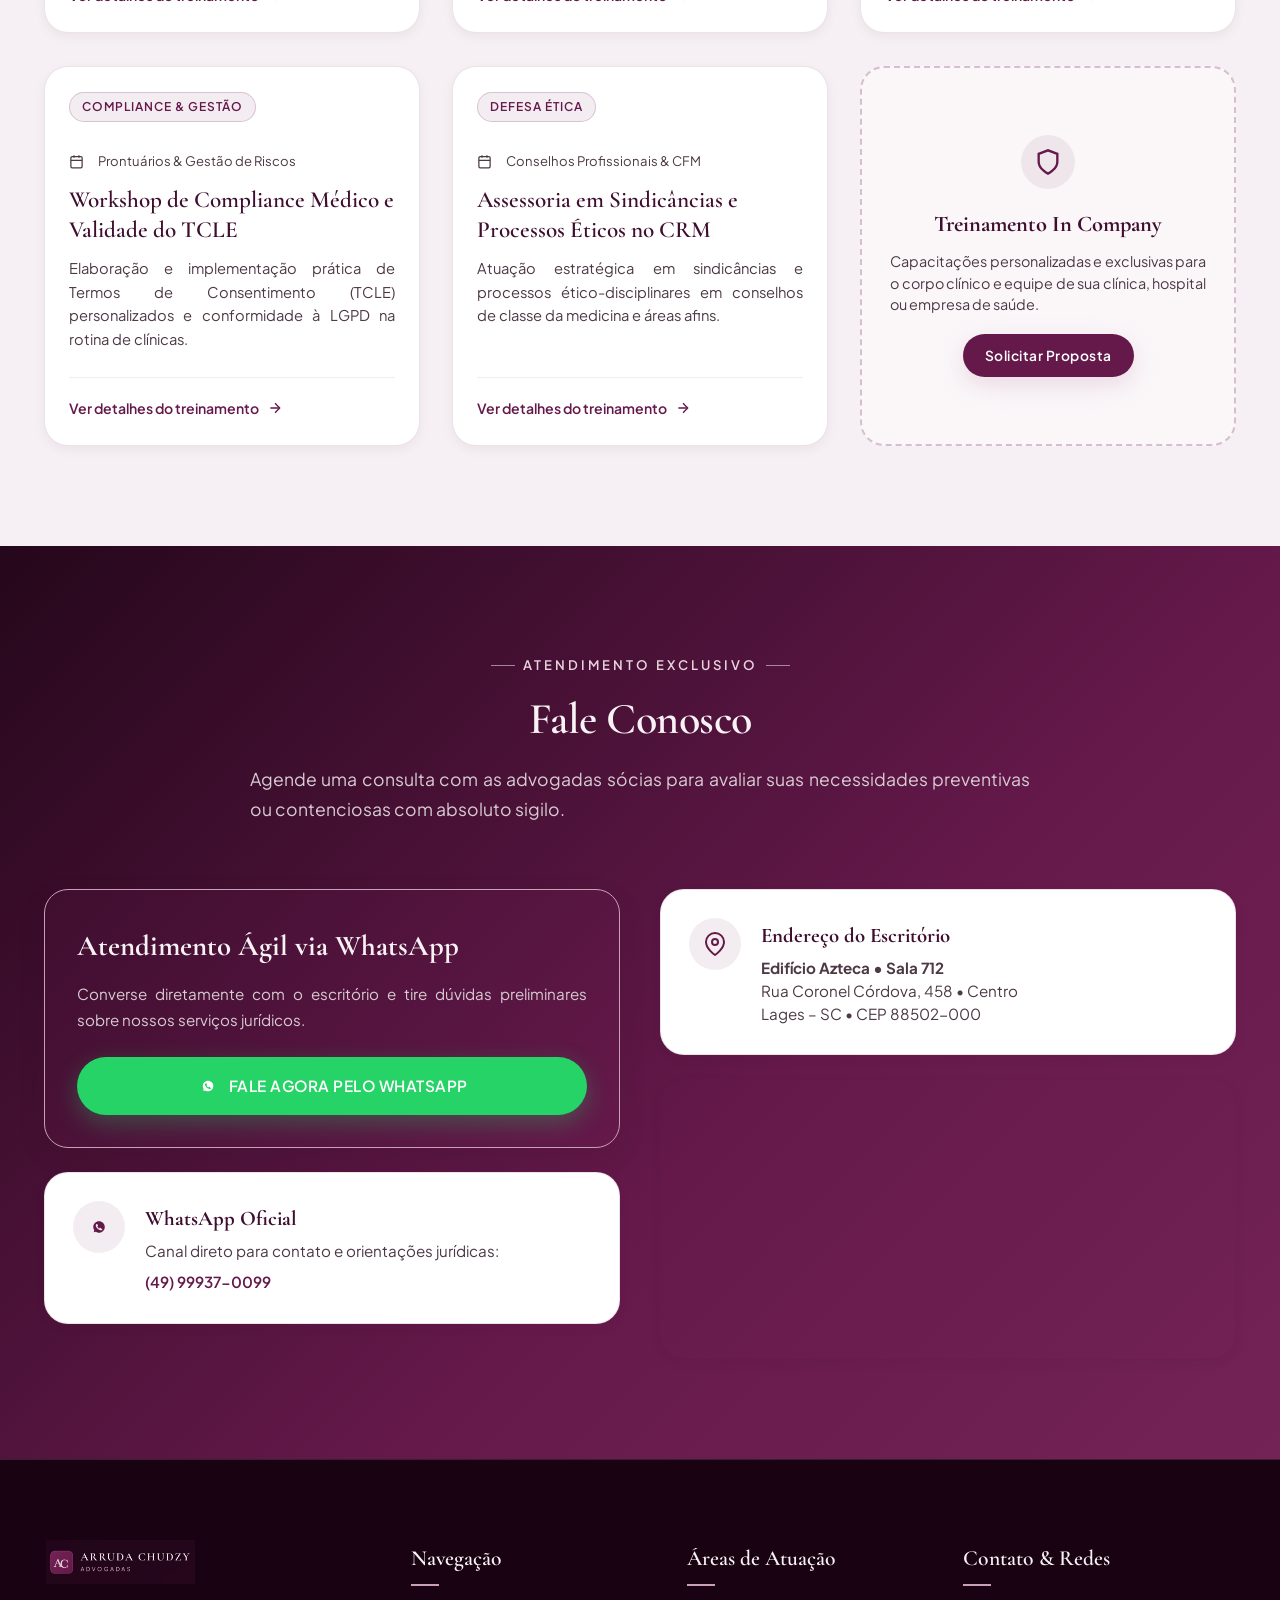
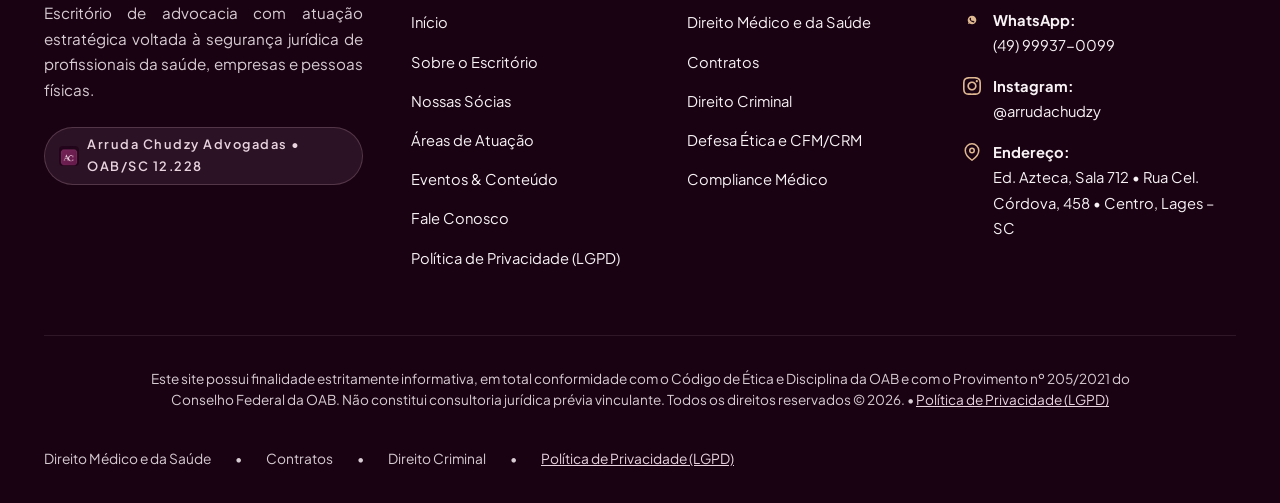
==== commit 29bd2634: "perf: deliver next-gen WebP images (-1.1MB), eliminate render-blocking CSS, fix forced reflow and ac" ====
--- a/index.html
+++ b/index.html
@@ -33,15 +33,17 @@
   <link rel="manifest" href="manifest.json">
   <meta name="theme-color" content="#65194B">
 
-  <!-- Google Fonts Preconnect & Stylesheet -->
+  <!-- Google Fonts (Non-Render-Blocking Asynchronous Load) -->
   <link rel="preconnect" href="https://fonts.googleapis.com">
   <link rel="preconnect" href="https://fonts.gstatic.com" crossorigin>
-  <link rel="stylesheet" href="https://fonts.googleapis.com/css2?family=Cormorant+Garamond:ital,wght@0,400;0,500;0,600;0,700;1,400;1,600&family=Plus+Jakarta+Sans:wght@300;400;500;600;700&display=swap">
-
-  <!-- Stylesheets -->
+  <link rel="preload" as="style" href="https://fonts.googleapis.com/css2?family=Cormorant+Garamond:ital,wght@0,400;0,500;0,600;0,700;1,400;1,600&family=Plus+Jakarta+Sans:wght@300;400;500;600;700&display=swap">
+  <link rel="stylesheet" href="https://fonts.googleapis.com/css2?family=Cormorant+Garamond:ital,wght@0,400;0,500;0,600;0,700;1,400;1,600&family=Plus+Jakarta+Sans:wght@300;400;500;600;700&display=swap" media="print" onload="this.media='all'">
+  <noscript>
+    <link rel="stylesheet" href="https://fonts.googleapis.com/css2?family=Cormorant+Garamond:ital,wght@0,400;0,500;0,600;0,700;1,400;1,600&family=Plus+Jakarta+Sans:wght@300;400;500;600;700&display=swap">
+  </noscript>
+
+  <!-- Consolidated Stylesheet -->
   <link rel="stylesheet" href="assets/css/style.css">
-  <link rel="stylesheet" href="assets/css/animations.css">
-  <link rel="stylesheet" href="assets/css/sites-incriveis.css">
 
   <!-- Schema.org JSON-LD Structured Data for LegalService -->
   <script type="application/ld+json">
@@ -180,7 +182,10 @@
 
         <div class="hero-media-wrapper">
           <div class="hero-media-frame" data-fx-paralaxe="0.12">
-            <img src="assets/images/hero-socias-recepcao.jpg" alt="Dra. Bianca Flor Chudzy e Dra. Julia de Arruda Souza no escritório Arruda Chudzy Advogadas" width="640" height="480" fetchpriority="high">
+            <picture>
+              <source type="image/webp" srcset="assets/images/hero-socias-recepcao.webp">
+              <img src="assets/images/hero-socias-recepcao.jpg" alt="Dra. Bianca Flor Chudzy e Dra. Julia de Arruda Souza no escritório Arruda Chudzy Advogadas" width="640" height="480" fetchpriority="high">
+            </picture>
           </div>
           <div class="hero-floating-card" data-fx-mouse="12">
             <div class="hero-floating-icon">
@@ -202,7 +207,10 @@
       <div class="container about-grid">
         <div class="about-image-stack" data-fx="esquerda">
           <div class="about-main-img">
-            <img src="assets/images/sobre-socias-mesa.jpg" alt="Dra. Julia de Arruda Souza e Dra. Bianca Flor Chudzy em atendimento no escritório Arruda Chudzy Advogadas" width="580" height="520" loading="lazy">
+            <picture>
+              <source type="image/webp" srcset="assets/images/sobre-socias-mesa.webp">
+              <img src="assets/images/sobre-socias-mesa.jpg" alt="Dra. Julia de Arruda Souza e Dra. Bianca Flor Chudzy em atendimento no escritório Arruda Chudzy Advogadas" width="580" height="520" loading="lazy">
+            </picture>
           </div>
           <div class="about-badge-card">
             <div class="badge-number" data-fx="contar" data-fx-fim="100" data-fx-sufixo="%">100%</div>
@@ -266,7 +274,10 @@
           <!-- Card 01: Julia de Arruda Souza -->
           <article class="partner-card" data-fx="esquerda">
             <div class="partner-image-wrapper">
-              <img src="assets/images/julia-arruda.jpg" alt="Julia de Arruda Souza - Advogada OAB/SC 72.463" width="682" height="682" loading="lazy">
+              <picture>
+                <source type="image/webp" srcset="assets/images/julia-arruda.webp">
+                <img src="assets/images/julia-arruda.jpg" alt="Julia de Arruda Souza - Advogada OAB/SC 72.463" width="682" height="682" loading="lazy">
+              </picture>
               <div class="partner-image-overlay"></div>
               <span class="partner-oab-badge">OAB/SC 72.463</span>
             </div>
@@ -294,7 +305,10 @@
           <!-- Card 02: Bianca Flor Chudzy -->
           <article class="partner-card" data-fx="direita">
             <div class="partner-image-wrapper">
-              <img src="assets/images/bianca-chudzy.jpg" alt="Bianca Flor Chudzy - Advogada OAB/SC 71.437" width="682" height="682" loading="lazy">
+              <picture>
+                <source type="image/webp" srcset="assets/images/bianca-chudzy.webp">
+                <img src="assets/images/bianca-chudzy.jpg" alt="Bianca Flor Chudzy - Advogada OAB/SC 71.437" width="682" height="682" loading="lazy">
+              </picture>
               <div class="partner-image-overlay"></div>
               <span class="partner-oab-badge">OAB/SC 71.437</span>
             </div>
@@ -428,7 +442,10 @@
           <!-- Card Curso 1 -->
           <article class="course-showcase-card" data-fx="esquerda">
             <div class="course-showcase-media" onclick="openCourseViewer(1)" title="Clique para ampliar e ler a programação completa">
-              <img src="assets/images/curso-1.jpg" alt="Cursos e Treinamentos em Direito Médico e da Saúde - Módulo 1" width="800" height="414" loading="lazy">
+              <picture>
+                <source type="image/webp" srcset="assets/images/curso-1.webp">
+                <img src="assets/images/curso-1.jpg" alt="Cursos e Treinamentos em Direito Médico e da Saúde - Módulo 1" width="800" height="414" loading="lazy">
+              </picture>
               <div class="course-showcase-overlay">
                 <span class="course-badge">Módulo I &bull; Clique para Ampliar</span>
               </div>
@@ -450,7 +467,10 @@
           <!-- Card Curso 2 -->
           <article class="course-showcase-card" data-fx="direita">
             <div class="course-showcase-media" onclick="openCourseViewer(2)" title="Clique para ampliar e ler a programação completa">
-              <img src="assets/images/curso-2.jpg" alt="Cursos e Treinamentos em Direito Médico e da Saúde - Módulo 2" width="800" height="403" loading="lazy">
+              <picture>
+                <source type="image/webp" srcset="assets/images/curso-2.webp">
+                <img src="assets/images/curso-2.jpg" alt="Cursos e Treinamentos em Direito Médico e da Saúde - Módulo 2" width="800" height="403" loading="lazy">
+              </picture>
               <div class="course-showcase-overlay">
                 <span class="course-badge">Módulo II &bull; Clique para Ampliar</span>
               </div>
@@ -665,7 +685,10 @@
        ======================================================================= -->
   <dialog id="eventDetailsModal" class="event-modal">
     <button type="button" class="modal-close-btn" aria-label="Fechar janela de detalhes">&times;</button>
-    <img src="assets/images/hero-socias-recepcao.jpg" alt="Evento Arruda Chudzy" class="modal-header-image" width="680" height="260">
+    <picture>
+      <source type="image/webp" srcset="assets/images/hero-socias-recepcao.webp">
+      <img src="assets/images/hero-socias-recepcao.jpg" alt="Evento Arruda Chudzy" class="modal-header-image" width="680" height="260">
+    </picture>
     <div class="modal-content-body">
       <div class="modal-category-tag"></div>
       <h3 class="modal-event-title"></h3>
--- a/assets/css/style.css
+++ b/assets/css/style.css
@@ -284,7 +284,7 @@
   font-size: 0.68rem;
   letter-spacing: 3.2px;
   font-weight: 500;
-  color: var(--color-accent);
+  color: var(--color-accent-light);
   text-transform: uppercase;
   margin-top: 2px;
 }
@@ -298,7 +298,7 @@
 .nav-link {
   font-size: 0.92rem;
   font-weight: 500;
-  color: var(--color-support);
+  color: #FFFFFF;
   position: relative;
   letter-spacing: 0.5px;
   padding: 6px 0;
@@ -446,7 +446,7 @@
   font-size: 0.82rem;
   letter-spacing: 2px;
   text-transform: uppercase;
-  color: var(--color-accent-light);
+  color: #FFFFFF;
   margin-bottom: 24px;
 }
 
@@ -587,6 +587,15 @@
   box-shadow: 0 25px 60px rgba(10, 2, 7, 0.55);
   border: 1px solid rgba(201, 160, 184, 0.3);
   aspect-ratio: 4 / 3;
+}
+
+.hero-media-frame picture,
+.about-main-img picture,
+.partner-image-wrapper picture,
+.course-showcase-media picture {
+  display: block;
+  width: 100%;
+  height: 100%;
 }
 
 .hero-media-frame img {
@@ -831,10 +840,9 @@
   position: absolute;
   top: 20px;
   right: 20px;
-  background: rgba(37, 7, 27, 0.85);
-  backdrop-filter: blur(8px);
-  color: var(--color-accent-light);
-  border: 1px solid var(--color-accent);
+  background: #25071B;
+  color: #FFFFFF;
+  border: 1px solid rgba(201, 160, 184, 0.4);
   padding: 6px 14px;
   border-radius: var(--radius-full);
   font-size: 0.8rem;
@@ -930,9 +938,8 @@
 }
 
 .practice-card {
-  background: rgba(255, 255, 255, 0.04);
-  backdrop-filter: blur(12px);
-  border: 1px solid rgba(201, 160, 184, 0.22);
+  background: #FFFFFF;
+  border: 1px solid var(--color-border-light);
   border-radius: var(--radius-lg);
   padding: 40px 32px;
   transition: all var(--transition-normal);
@@ -940,25 +947,14 @@
   flex-direction: column;
   position: relative;
   overflow: hidden;
-}
-
-.practice-card::before {
-  content: '';
-  position: absolute;
-  top: 0;
-  left: 0;
-  right: 0;
-  height: 4px;
-  background: linear-gradient(90deg, var(--color-accent) 0%, var(--color-support) 100%);
-  opacity: 0;
-  transition: opacity var(--transition-fast);
+  box-shadow: var(--shadow-sm);
 }
 
 .practice-card:hover {
   transform: translateY(-8px);
-  background: rgba(255, 255, 255, 0.08);
-  border-color: var(--color-accent);
-  box-shadow: 0 20px 40px rgba(10, 2, 7, 0.4);
+  background: #FFFFFF;
+  border-color: var(--color-primary);
+  box-shadow: var(--shadow-md);
 }
 
 .practice-card:hover::before {
@@ -988,14 +984,14 @@
   font-family: var(--font-serif);
   font-size: 1.85rem;
   font-weight: 600;
-  color: var(--color-text-light);
+  color: var(--color-primary-dark);
   line-height: 1.25;
   margin-bottom: 14px;
 }
 
 .practice-summary {
   font-size: 0.95rem;
-  color: var(--color-support);
+  color: var(--color-text-muted);
   margin-bottom: 24px;
   line-height: 1.6;
   text-align: justify;
@@ -1017,7 +1013,7 @@
   align-items: flex-start;
   gap: 12px;
   font-size: 0.92rem;
-  color: var(--color-text-light);
+  color: var(--color-text-dark);
   text-align: justify;
   text-justify: inter-word;
   hyphens: auto;
@@ -1141,10 +1137,9 @@
 }
 
 .course-badge {
-  background: rgba(37, 7, 27, 0.88);
-  backdrop-filter: blur(8px);
-  color: var(--color-accent-light);
-  border: 1px solid var(--color-accent);
+  background: #25071B;
+  color: #FFFFFF;
+  border: 1px solid rgba(201, 160, 184, 0.4);
   padding: 5px 14px;
   border-radius: var(--radius-full);
   font-size: 0.78rem;
@@ -1747,7 +1742,7 @@
 }
 
 .footer-link-item a {
-  color: var(--color-support);
+  color: #F8F2F5;
   font-size: 0.92rem;
   transition: all var(--transition-fast);
   display: inline-flex;
@@ -1771,11 +1766,11 @@
   align-items: flex-start;
   gap: 12px;
   font-size: 0.92rem;
-  color: var(--color-support);
+  color: #F8F2F5;
 }
 
 .footer-contact-row svg {
-  color: var(--color-accent);
+  color: var(--color-accent-gold);
   flex-shrink: 0;
   margin-top: 3px;
 }
@@ -1930,7 +1925,8 @@
   width: 36px;
   height: 36px;
   border-radius: 50%;
-  background: rgba(37, 7, 27, 0.7);
+  border: none;
+  background: #25071B;
   color: #FFFFFF;
   display: flex;
   align-items: center;
@@ -2170,3 +2166,363 @@
     padding: 28px 20px;
   }
 }
+
+
+/* ==========================================================================
+   ANIMATIONS & MOTION ENGINE (CONCATENATED FOR ZERO RENDER BLOCKING)
+   ========================================================================== */
+
+/* ==========================================================================
+   ARRUDA CHUDZY ADVOGADAS - ANIMATIONS & MOTION
+   ========================================================================== */
+
+/* Keyframe Definitions */
+@keyframes fadeIn {
+  from {
+    opacity: 0;
+  }
+  to {
+    opacity: 1;
+  }
+}
+
+@keyframes fadeInUp {
+  from {
+    opacity: 0;
+    transform: translateY(32px);
+  }
+  to {
+    opacity: 1;
+    transform: translateY(0);
+  }
+}
+
+@keyframes fadeInLeft {
+  from {
+    opacity: 0;
+    transform: translateX(-32px);
+  }
+  to {
+    opacity: 1;
+    transform: translateX(0);
+  }
+}
+
+@keyframes fadeInRight {
+  from {
+    opacity: 0;
+    transform: translateX(32px);
+  }
+  to {
+    opacity: 1;
+    transform: translateX(0);
+  }
+}
+
+@keyframes pulseDot {
+  0%, 100% {
+    transform: scale(1);
+    opacity: 1;
+  }
+  50% {
+    transform: scale(1.35);
+    opacity: 0.65;
+  }
+}
+
+@keyframes waPulseRing {
+  0% {
+    transform: scale(0.95);
+    opacity: 0.8;
+  }
+  50% {
+    transform: scale(1.25);
+    opacity: 0;
+  }
+  100% {
+    transform: scale(0.95);
+    opacity: 0;
+  }
+}
+
+@keyframes floatGentle {
+  0%, 100% {
+    transform: translateY(0);
+  }
+  50% {
+    transform: translateY(-8px);
+  }
+}
+
+/* Scroll Reveal Classes (Driven by IntersectionObserver) */
+.reveal {
+  opacity: 0;
+  transform: translateY(28px);
+  transition: opacity 0.8s cubic-bezier(0.2, 0.9, 0.3, 1),
+              transform 0.8s cubic-bezier(0.2, 0.9, 0.3, 1);
+  will-change: opacity, transform;
+}
+
+.reveal.is-visible {
+  opacity: 1;
+  transform: translateY(0);
+}
+
+.reveal-delay-1 {
+  transition-delay: 0.15s;
+}
+
+.reveal-delay-2 {
+  transition-delay: 0.3s;
+}
+
+.reveal-delay-3 {
+  transition-delay: 0.45s;
+}
+
+.reveal-left {
+  opacity: 0;
+  transform: translateX(-36px);
+  transition: opacity 0.8s cubic-bezier(0.2, 0.9, 0.3, 1),
+              transform 0.8s cubic-bezier(0.2, 0.9, 0.3, 1);
+}
+
+.reveal-left.is-visible {
+  opacity: 1;
+  transform: translateX(0);
+}
+
+.reveal-right {
+  opacity: 0;
+  transform: translateX(36px);
+  transition: opacity 0.8s cubic-bezier(0.2, 0.9, 0.3, 1),
+              transform 0.8s cubic-bezier(0.2, 0.9, 0.3, 1);
+}
+
+.reveal-right.is-visible {
+  opacity: 1;
+  transform: translateX(0);
+}
+
+/* Float card animation */
+.hero-floating-card {
+  will-change: transform;
+  animation: floatGentle 5s ease-in-out infinite;
+}
+
+/* Scroll-Driven Animations: Shrinking Header (Chrome 115+, Safari 26+) */
+@supports ((animation-timeline: scroll()) and (animation-range: 0% 100%)) {
+  @keyframes shrinkHeaderAnim {
+    from {
+      height: var(--header-height);
+      background-color: rgba(37, 7, 27, 0.72);
+    }
+    to {
+      height: var(--header-height-shrunk);
+      background-color: rgba(37, 7, 27, 0.96);
+      box-shadow: 0 10px 30px rgba(20, 3, 14, 0.45);
+    }
+  }
+
+  .site-header {
+    animation: shrinkHeaderAnim auto linear both;
+    animation-timeline: scroll(root);
+    animation-range: 0px 140px;
+  }
+}
+
+/* Accessibility: Prefers Reduced Motion */
+@media (prefers-reduced-motion: reduce) {
+  *,
+  *::before,
+  *::after {
+    animation-duration: 0.01ms !important;
+    animation-iteration-count: 1 !important;
+    transition-duration: 0.01ms !important;
+    scroll-behavior: auto !important;
+  }
+
+  .reveal,
+  .reveal-left,
+  .reveal-right {
+    opacity: 1 !important;
+    transform: none !important;
+    transition: none !important;
+  }
+
+  .hero-floating-card {
+    animation: none !important;
+  }
+
+  .floating-whatsapp-btn::before {
+    animation: none !important;
+  }
+}
+
+
+/* ==========================================================================
+   SITES INCRÍVEIS ENGINE STYLES
+   ========================================================================== */
+
+/*!
+ * Sites Incríveis — estilos do motor
+ * © 2026 Enzo Barbatto — Sparo Automações. Uso conforme LICENCA.md.
+ *
+ * Só o necessário para os efeitos funcionarem. A identidade visual do site
+ * (fontes, cores, espaçamentos) vive no CSS da própria página.
+ */
+
+/* ---------- estados iniciais das revelações ---------- */
+
+[data-fx="surgir"],
+[data-fx="subir"],
+[data-fx="esquerda"],
+[data-fx="direita"],
+[data-fx="crescer"] {
+  opacity: 0;
+  transition: opacity 0.9s cubic-bezier(0.22, 1, 0.36, 1),
+              transform 0.9s cubic-bezier(0.22, 1, 0.36, 1);
+  will-change: opacity, transform;
+}
+
+[data-fx="subir"]    { transform: translateY(36px); }
+[data-fx="esquerda"] { transform: translateX(-48px); }
+[data-fx="direita"]  { transform: translateX(48px); }
+[data-fx="crescer"]  { transform: scale(0.92); }
+
+[data-fx].fx-em-cena {
+  opacity: 1;
+  transform: none;
+}
+
+/* palavras: cada palavra sobe individualmente quando o pai entra em cena */
+[data-fx="palavras"] .fx-palavra {
+  display: inline-block;
+  opacity: 0;
+  transform: translateY(0.6em);
+  transition: opacity 0.55s ease-out, transform 0.55s cubic-bezier(0.22, 1, 0.36, 1);
+}
+[data-fx="palavras"].fx-em-cena .fx-palavra {
+  opacity: 1;
+  transform: none;
+}
+[data-fx="palavras"] { opacity: 1; }
+
+/* digitar: cursor enquanto escreve */
+[data-fx="digitar"] { opacity: 1; }
+.fx-digitando::after {
+  content: "";
+  display: inline-block;
+  width: 0.08em;
+  height: 1em;
+  margin-left: 0.06em;
+  background: currentColor;
+  vertical-align: -0.12em;
+  animation: fx-cursor 0.8s steps(2, jump-none) infinite;
+}
+@keyframes fx-cursor { 50% { opacity: 0; } }
+
+[data-fx="contar"] {
+  opacity: 1;
+  font-variant-numeric: tabular-nums;
+}
+
+/* ---------- cenas fixas ---------- */
+
+[data-fx-fixa] {
+  position: relative;
+}
+
+.fx-palco {
+  position: sticky;
+  top: 0;
+  height: 100vh;
+  height: 100dvh;
+  overflow: hidden;
+  display: flex;
+  align-items: center;
+  justify-content: center;
+}
+
+[data-fx="trilho"] {
+  display: flex;
+  flex-wrap: nowrap;
+  will-change: transform;
+}
+
+[data-fx="rolar-video"] {
+  width: 100%;
+  height: 100%;
+  object-fit: cover;
+}
+
+/* etapas: por padrão, cada .fx-etapa aparece na sua vez.
+   A página pode sobrescrever livremente com [data-etapa="n"]. */
+[data-fx-etapas] .fx-etapa {
+  opacity: 0;
+  transition: opacity 0.45s ease;
+}
+[data-fx-etapas="2"][data-etapa="1"] .fx-etapa:nth-of-type(1),
+[data-fx-etapas="2"][data-etapa="2"] .fx-etapa:nth-of-type(2),
+[data-fx-etapas="3"][data-etapa="1"] .fx-etapa:nth-of-type(1),
+[data-fx-etapas="3"][data-etapa="2"] .fx-etapa:nth-of-type(2),
+[data-fx-etapas="3"][data-etapa="3"] .fx-etapa:nth-of-type(3),
+[data-fx-etapas="4"][data-etapa="1"] .fx-etapa:nth-of-type(1),
+[data-fx-etapas="4"][data-etapa="2"] .fx-etapa:nth-of-type(2),
+[data-fx-etapas="4"][data-etapa="3"] .fx-etapa:nth-of-type(3),
+[data-fx-etapas="4"][data-etapa="4"] .fx-etapa:nth-of-type(4),
+[data-fx-etapas="5"][data-etapa="1"] .fx-etapa:nth-of-type(1),
+[data-fx-etapas="5"][data-etapa="2"] .fx-etapa:nth-of-type(2),
+[data-fx-etapas="5"][data-etapa="3"] .fx-etapa:nth-of-type(3),
+[data-fx-etapas="5"][data-etapa="4"] .fx-etapa:nth-of-type(4),
+[data-fx-etapas="5"][data-etapa="5"] .fx-etapa:nth-of-type(5) {
+  opacity: 1;
+}
+
+/* ---------- fundo que viaja ---------- */
+
+.fx-fundo-ativo body {
+  background: var(--fx-fundo, inherit);
+  color: var(--fx-tinta, inherit);
+  transition: background 0.7s ease, color 0.7s ease;
+}
+
+/* ---------- suavidade geral ---------- */
+
+[data-fx-paralaxe],
+[data-fx-mouse],
+[data-fx-x], [data-fx-y], [data-fx-escala], [data-fx-giro], [data-fx-opacidade] {
+  will-change: transform;
+}
+
+[data-fx-mouse] {
+  transition: transform 0.25s ease-out;
+}
+
+/* ---------- movimento reduzido: tudo visível, nada se mexe ---------- */
+
+.fx-reduzido [data-fx] {
+  opacity: 1 !important;
+  transform: none !important;
+  transition: none !important;
+}
+.fx-reduzido [data-fx="palavras"] .fx-palavra {
+  opacity: 1;
+  transform: none;
+  transition: none;
+}
+.fx-reduzido .fx-palco {
+  position: static;
+  height: auto;
+  overflow: visible;
+}
+.fx-reduzido [data-fx-etapas] .fx-etapa {
+  opacity: 1;
+  position: static !important;
+  grid-area: auto !important; /* etapas sobrepostas viram lista, uma sob a outra */
+  margin: 24px 0;
+}
+.fx-reduzido [data-fx="trilho"] {
+  flex-wrap: wrap;
+  transform: none !important;
+}
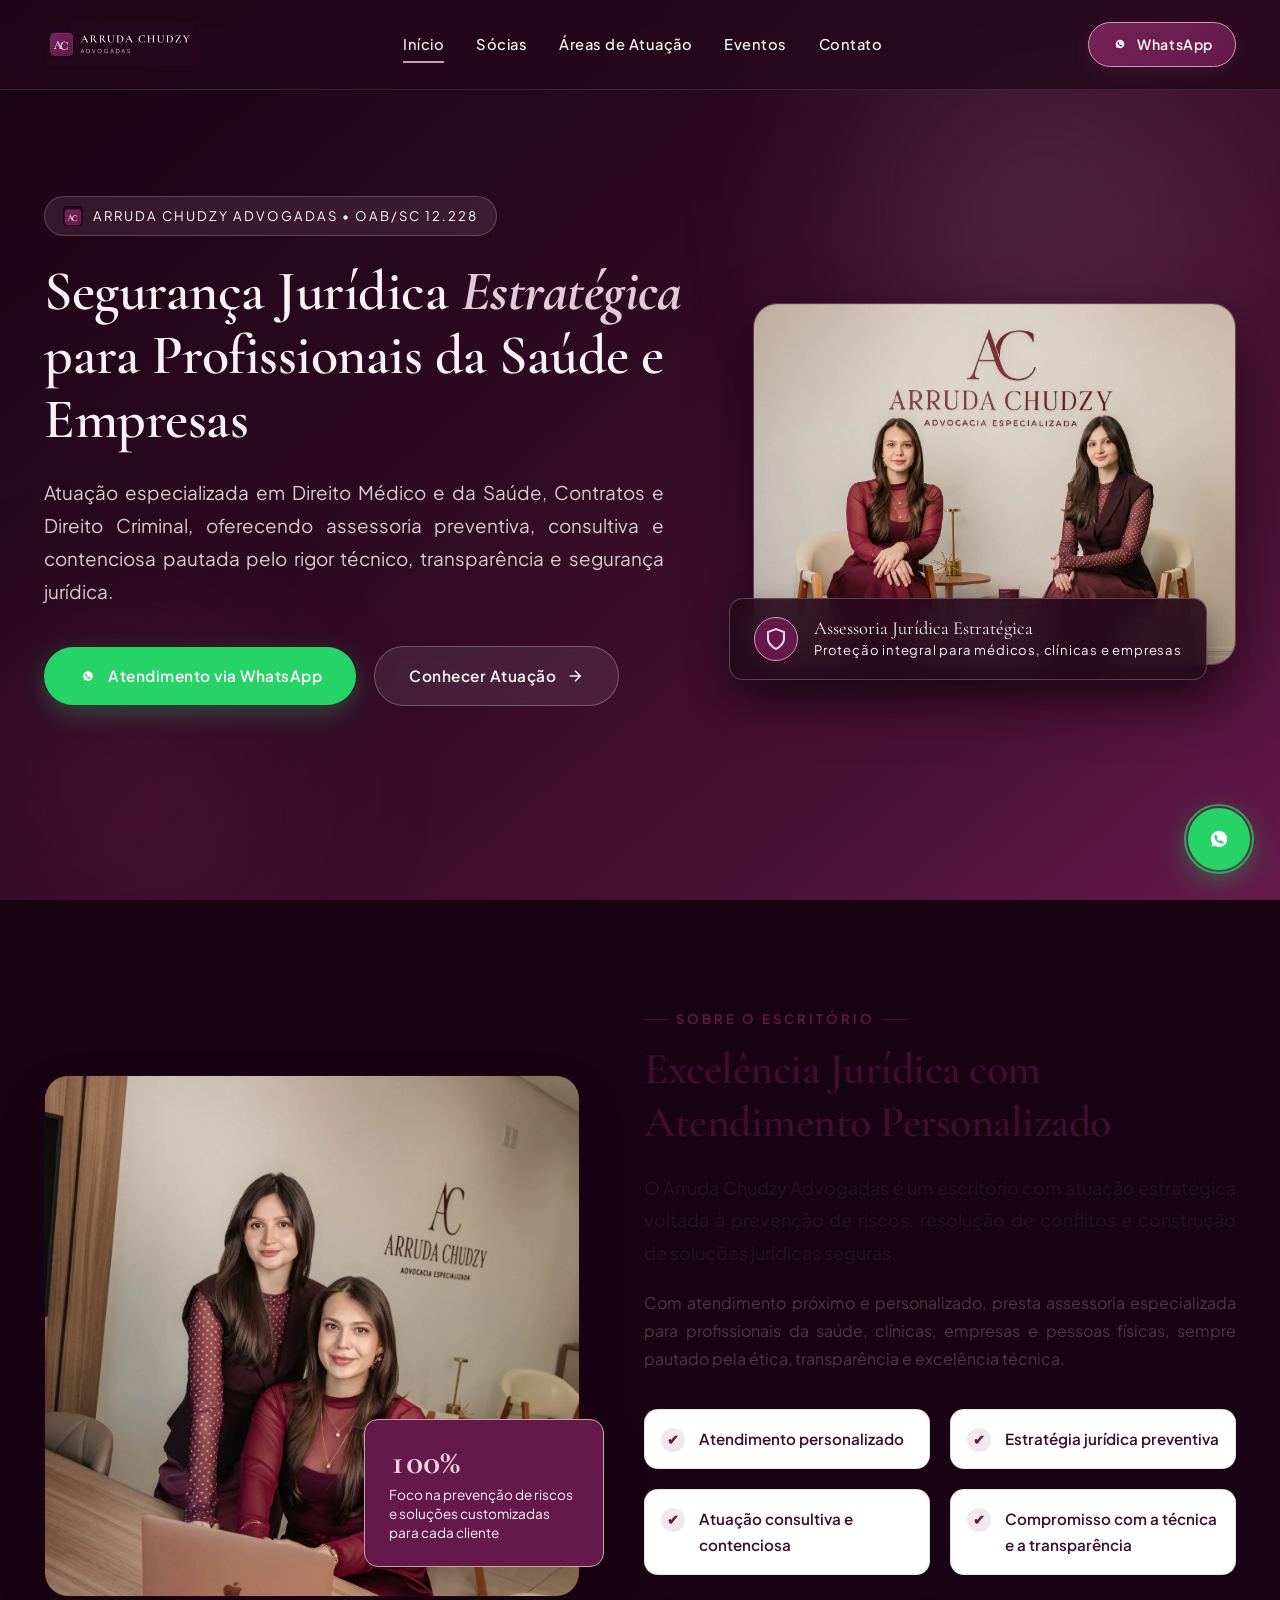
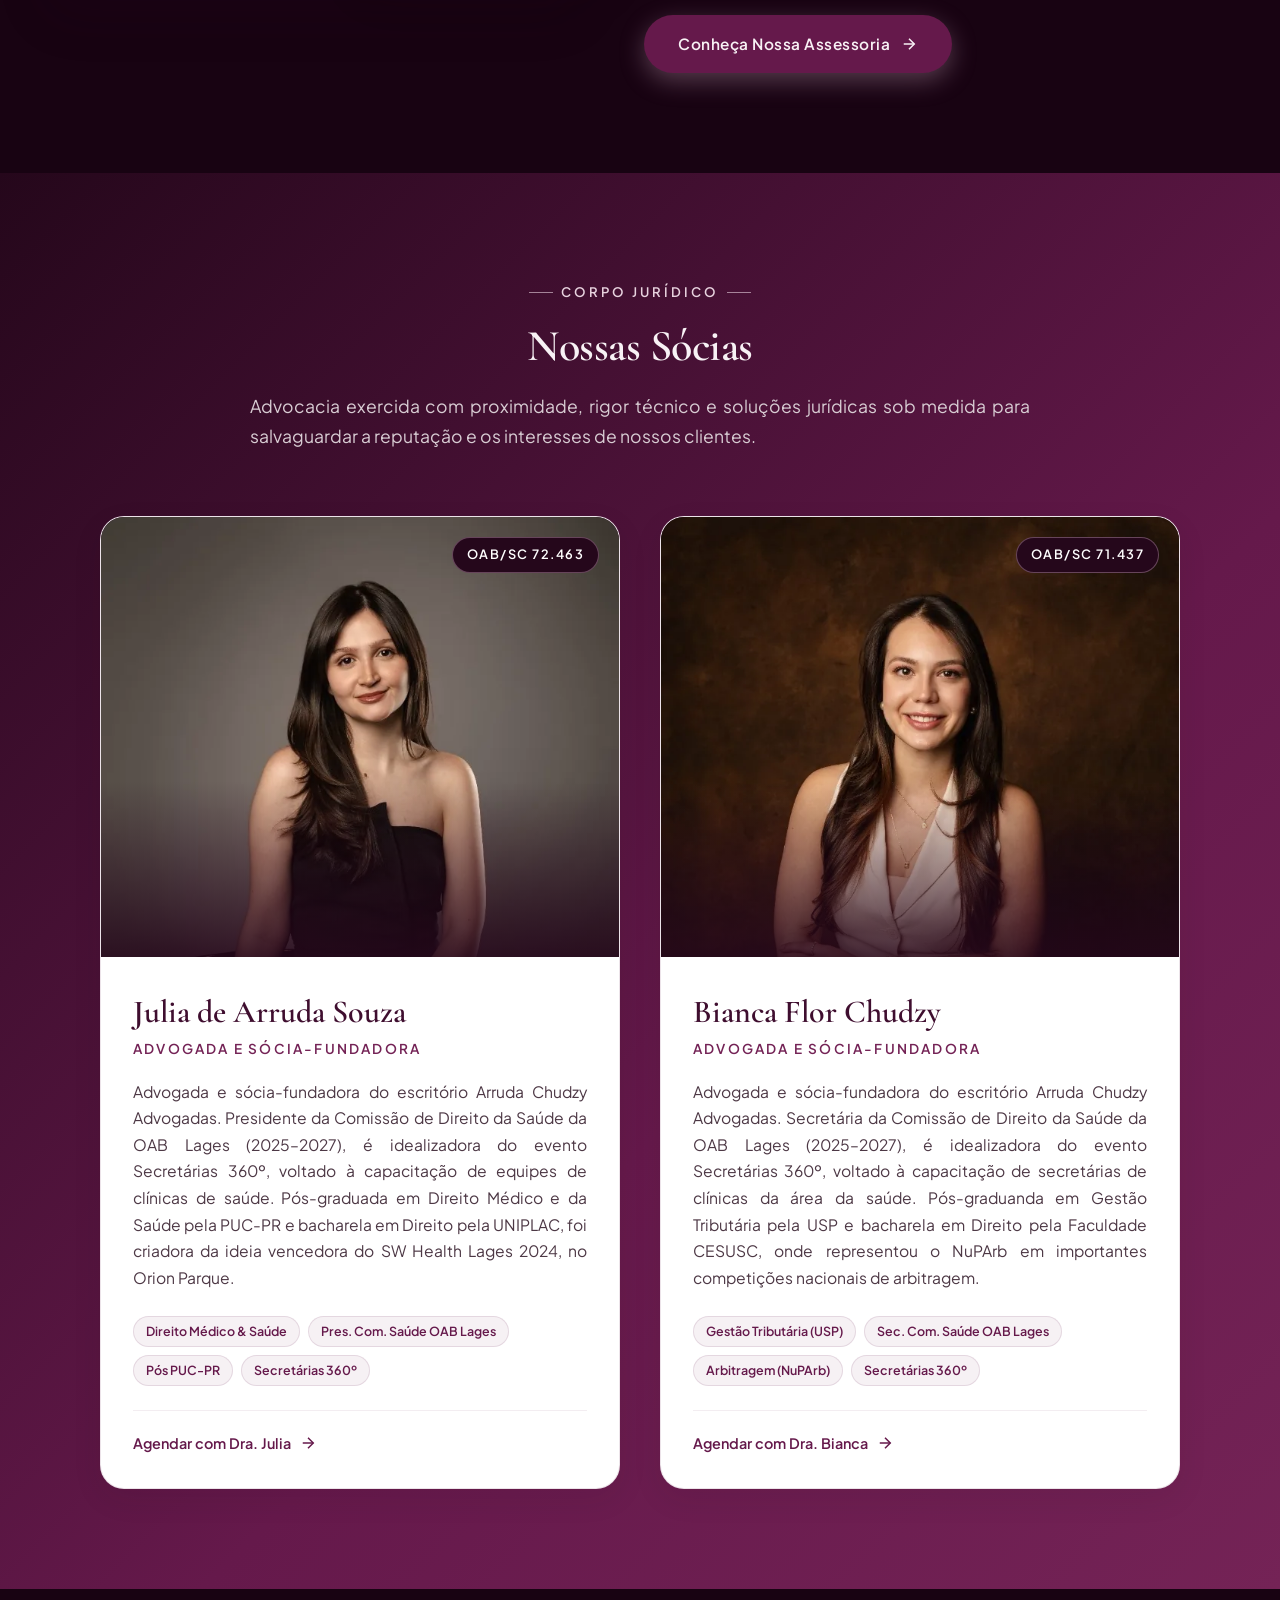
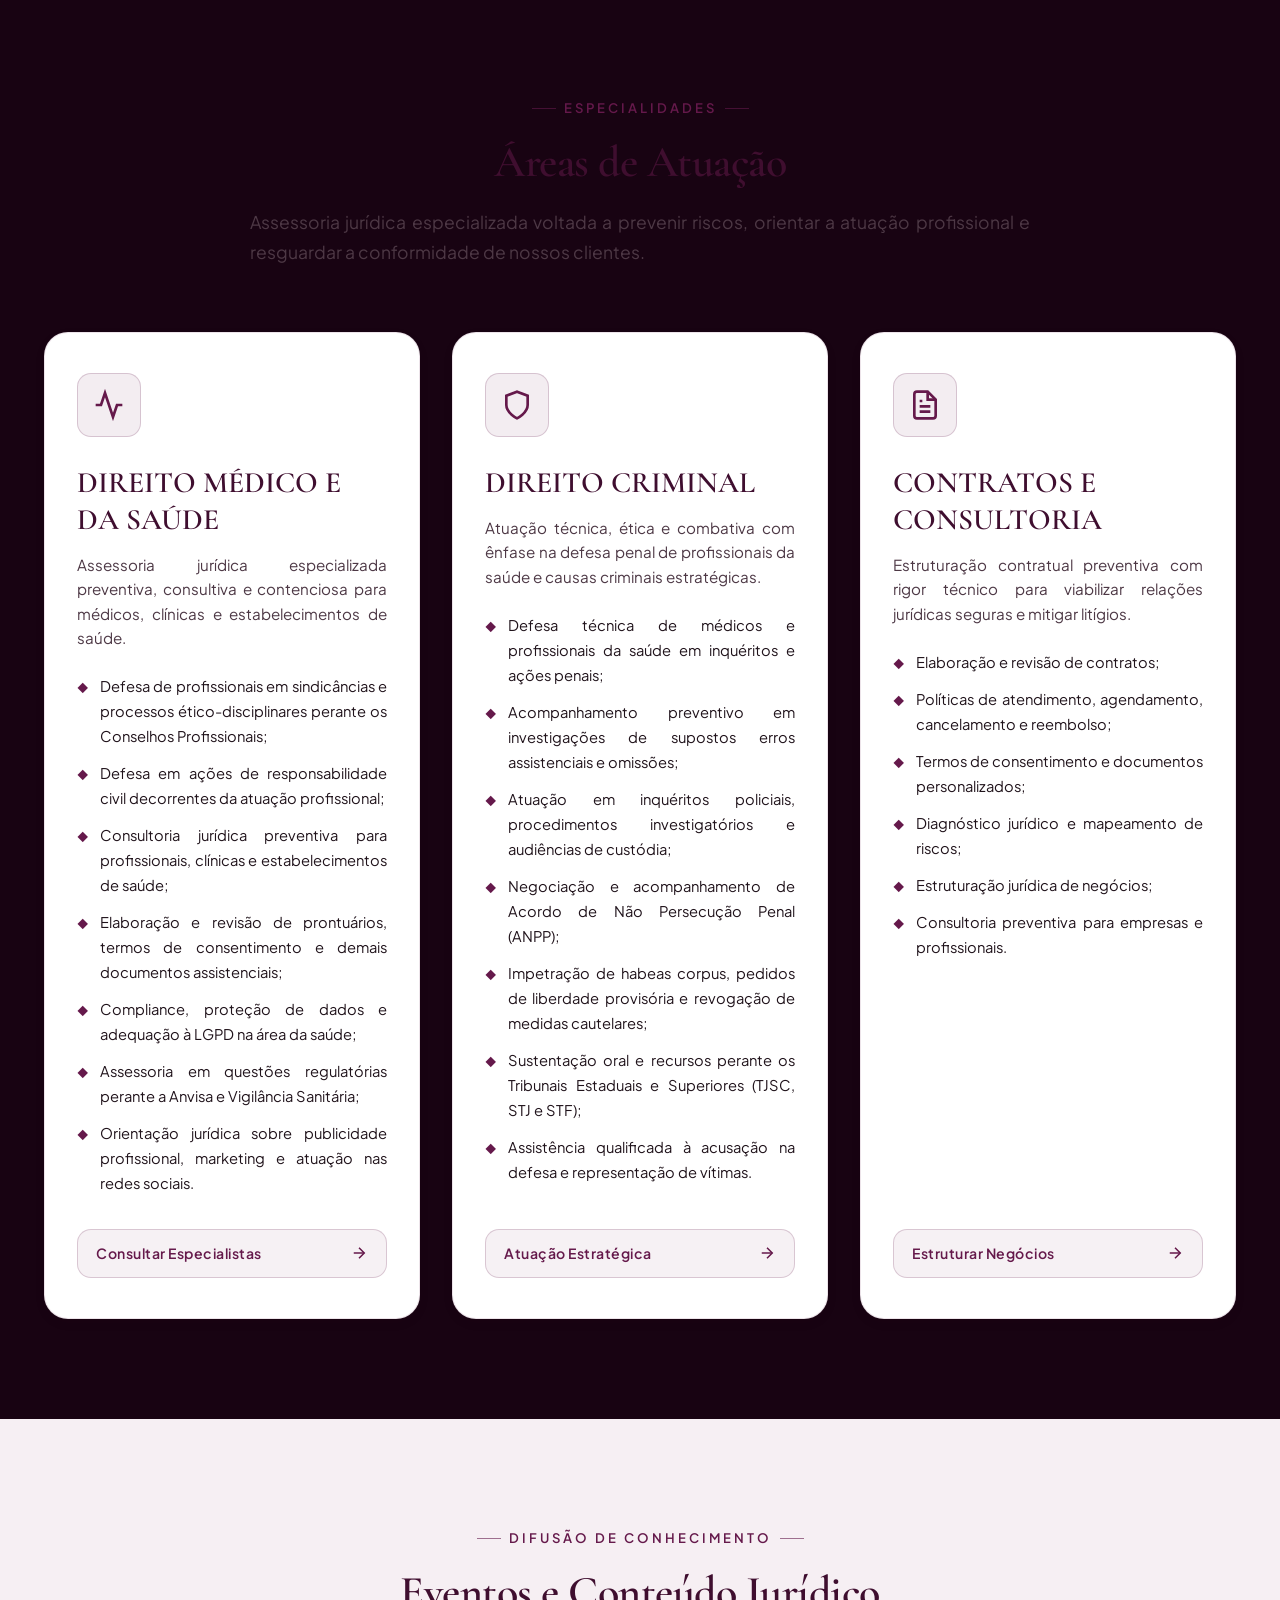
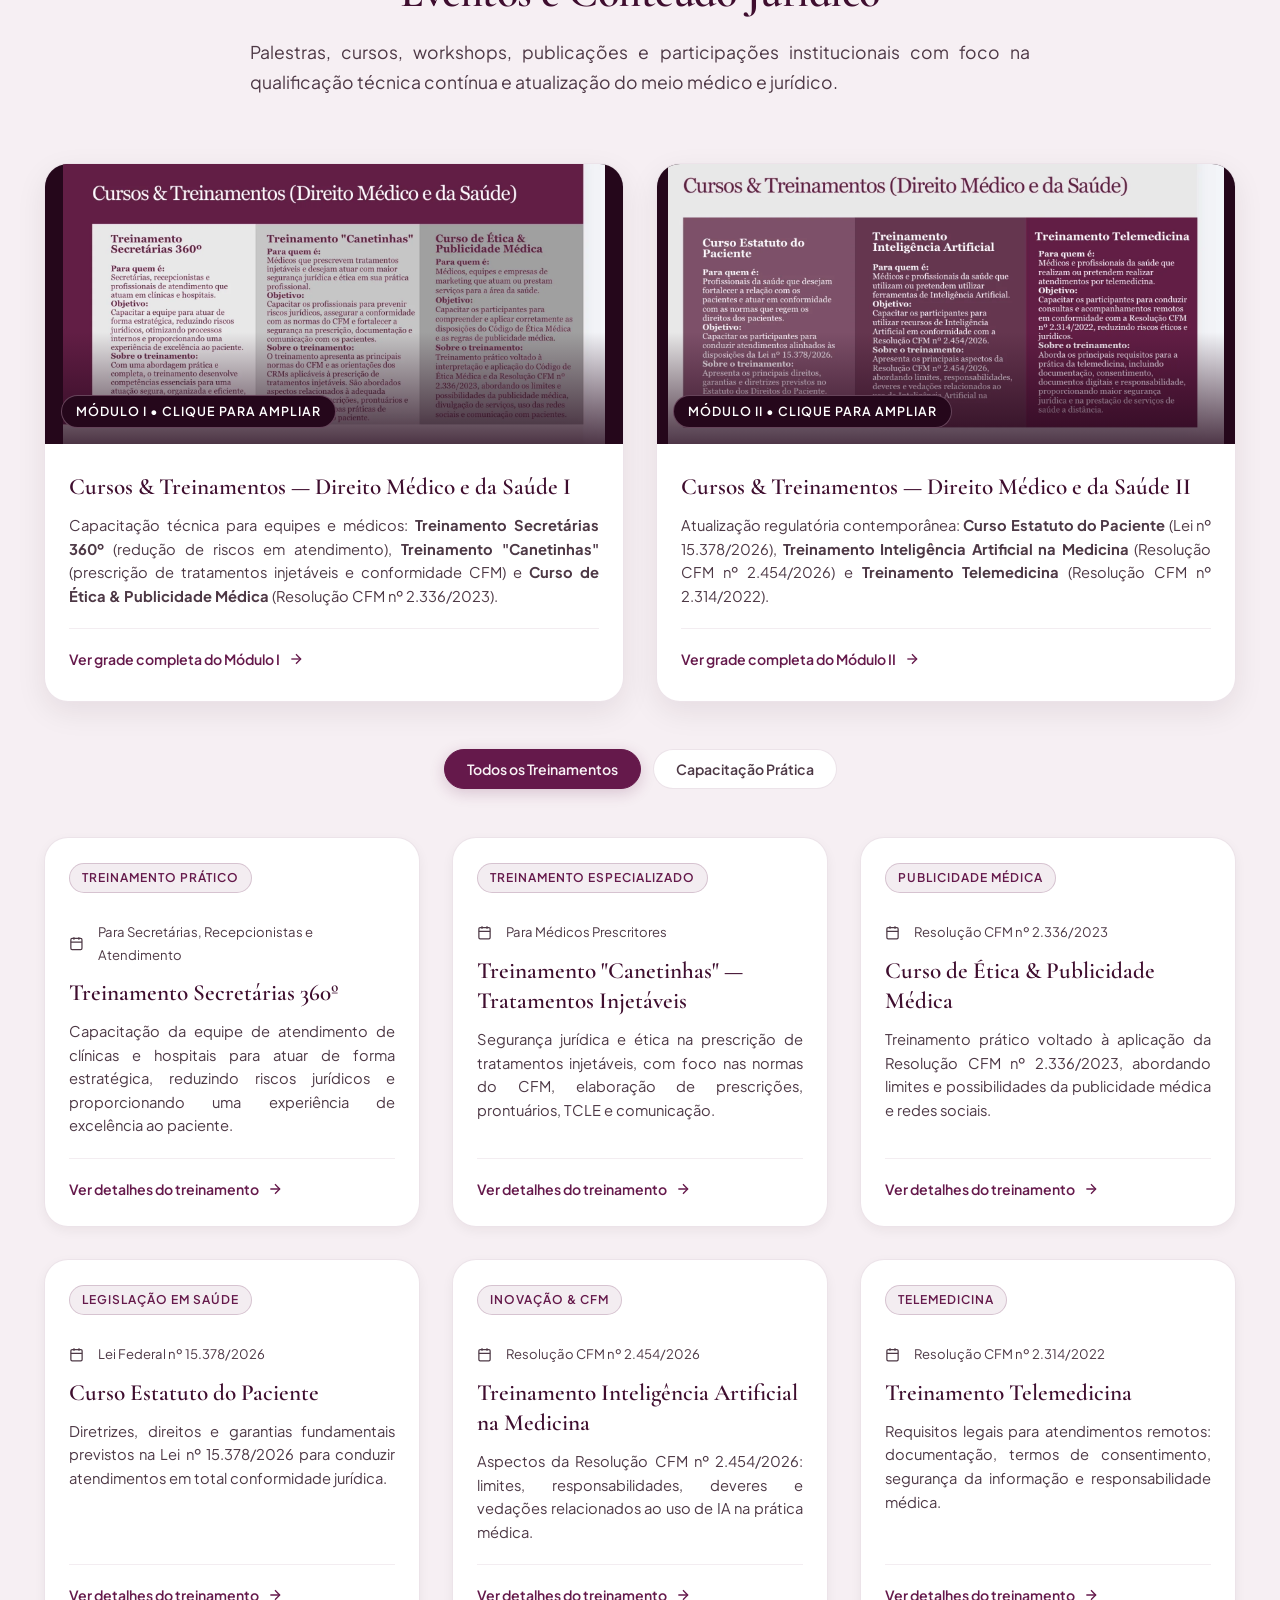
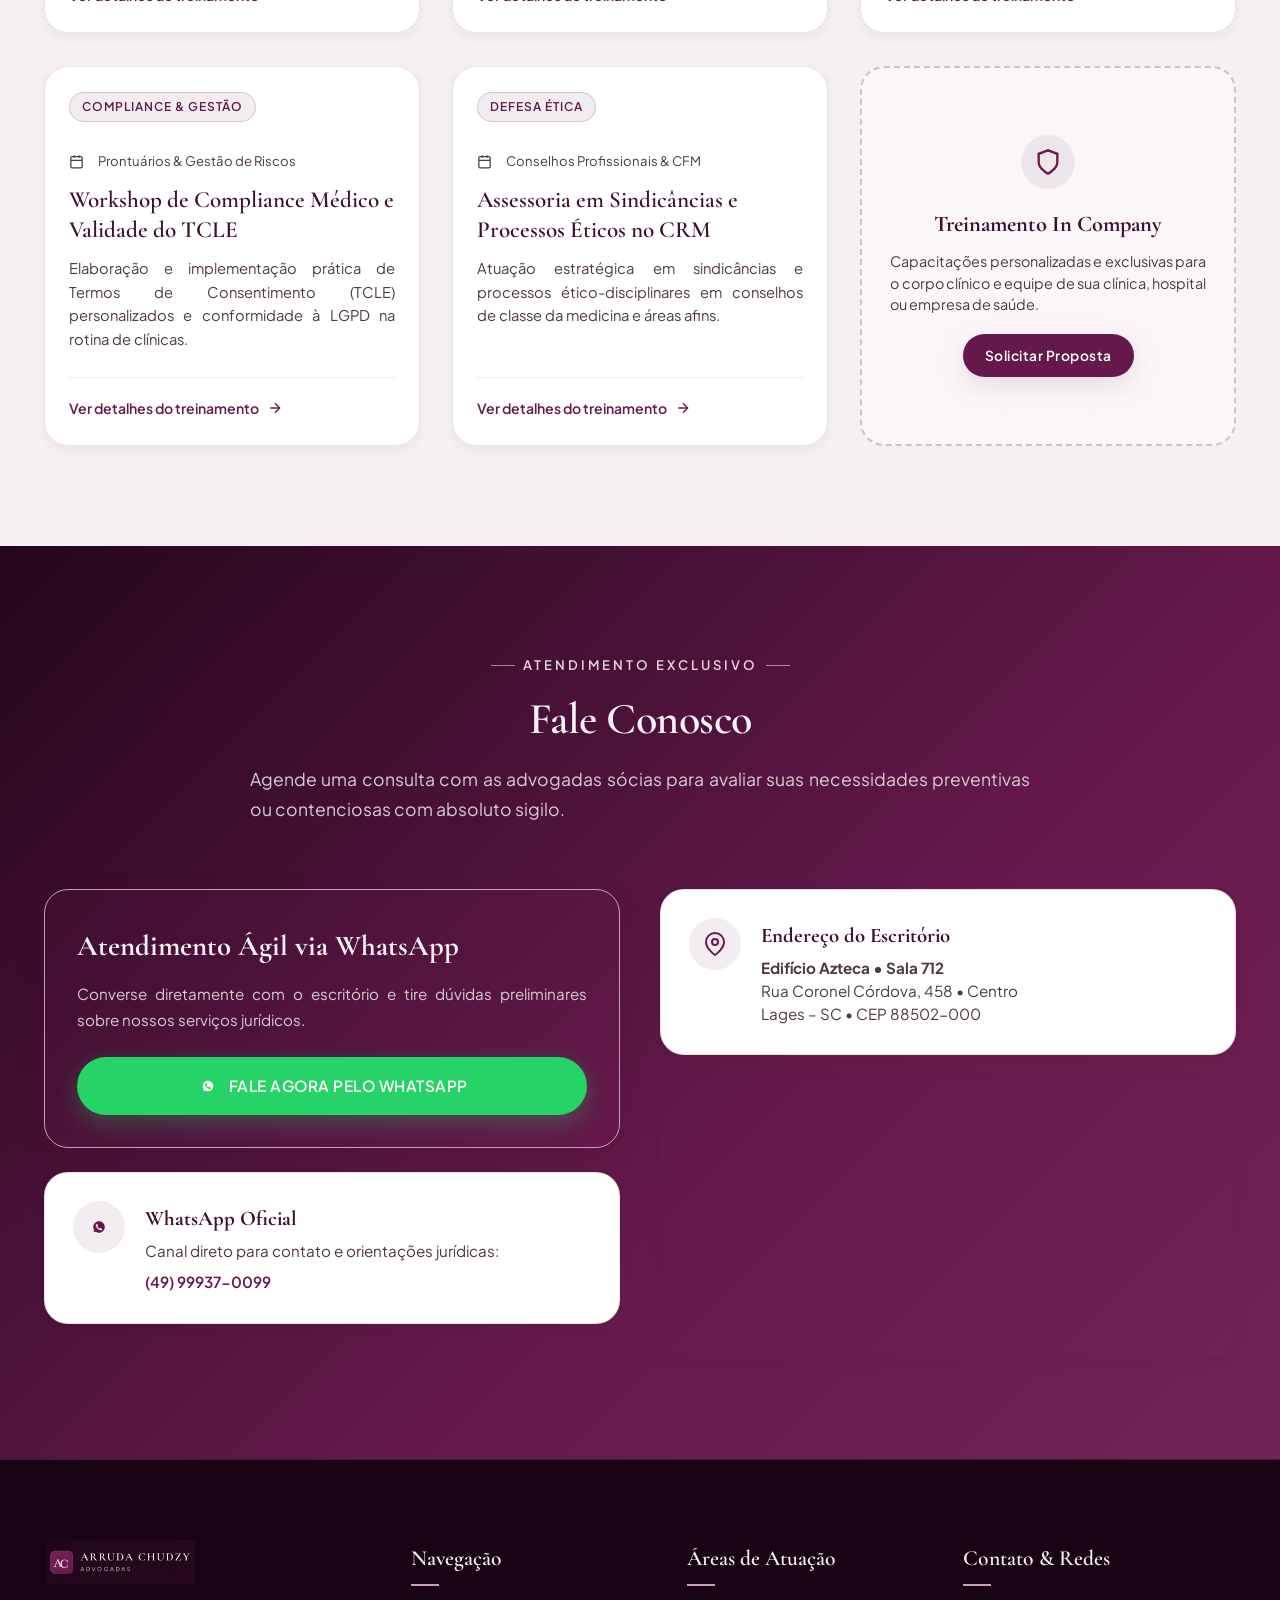
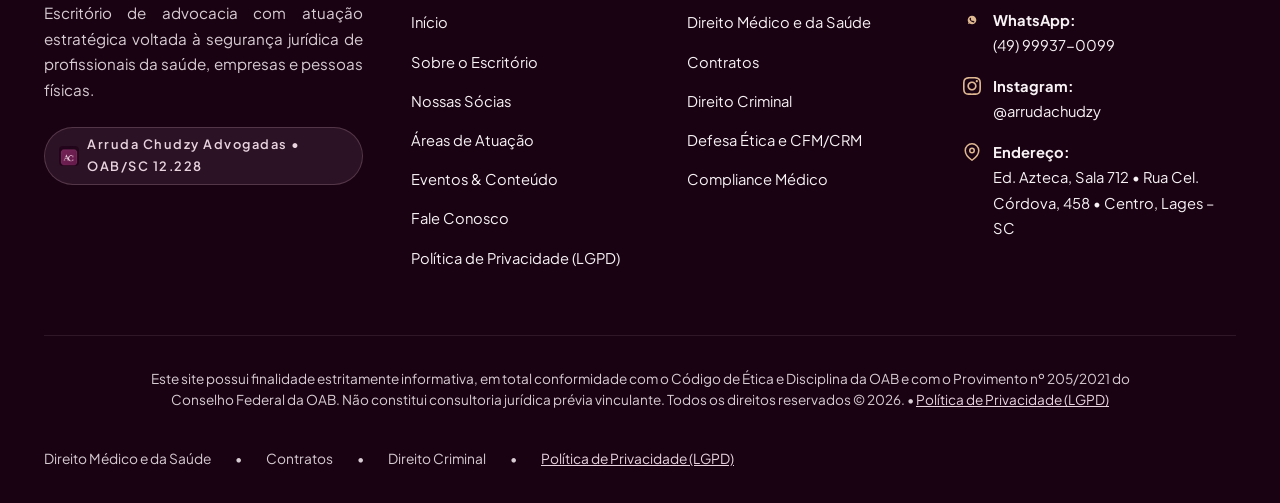
==== commit 2cc052a8: "perf(mobile): deliver mobile-sized webp, inline critical hero css, and fix offscreen nav-menu visibi" ====
--- a/index.html
+++ b/index.html
@@ -42,8 +42,17 @@
     <link rel="stylesheet" href="https://fonts.googleapis.com/css2?family=Cormorant+Garamond:ital,wght@0,400;0,500;0,600;0,700;1,400;1,600&family=Plus+Jakarta+Sans:wght@300;400;500;600;700&display=swap">
   </noscript>
 
-  <!-- Consolidated Stylesheet -->
-  <link rel="stylesheet" href="assets/css/style.css">
+  <!-- Preload Responsive LCP Hero Image -->
+  <link rel="preload" as="image" href="assets/images/hero-socias-recepcao-mobile.webp" type="image/webp" media="(max-width: 640px)" fetchpriority="high">
+  <link rel="preload" as="image" href="assets/images/hero-socias-recepcao.webp" type="image/webp" media="(min-width: 641px)" fetchpriority="high">
+
+  <!-- Critical Above-The-Fold Styles (Instant Zero-FCP Paint) -->
+  <style>:root{--color-primary:#65194B;--color-primary-dark:#3F0E2F;--color-primary-deep:#25071B;--color-secondary:#742356;--color-secondary-light:#8E2F6B;--color-accent:#C9A0B8;--color-accent-light:#E8D3DF;--color-accent-gold:#DFB892;--color-text-light:#F8F2F5;--color-support:#D8CCD3;--color-bg-light:#FAF6F8;--color-bg-card:#FFFFFF;--color-text-dark:#20131B;--color-text-muted:#4D3845;--color-border-light:rgba(101,25,75,0.12);--color-border-dark:rgba(201,160,184,0.22);--color-wine-glass:rgba(63,14,47,0.85);--font-serif:'Cormorant Garamond',Georgia,serif;--font-sans:'Plus Jakarta Sans',-apple-system,BlinkMacSystemFont,'Segoe UI',Roboto,sans-serif;--shadow-sm:0 4px 12px rgba(37,7,27,0.05);--shadow-md:0 10px 30px rgba(37,7,27,0.08);--shadow-lg:0 20px 50px rgba(37,7,27,0.14);--shadow-glow:0 0 35px rgba(201,160,184,0.35);--radius-sm:6px;--radius-md:14px;--radius-lg:24px;--radius-full:9999px;--header-height:90px;--header-height-shrunk:70px;--transition-fast:0.25s cubic-bezier(0.25,1,0.5,1);--transition-normal:0.4s cubic-bezier(0.25,1,0.5,1);--transition-slow:0.7s cubic-bezier(0.25,1,0.5,1)}*,*::before,*::after{box-sizing:border-box;margin:0;padding:0}html{scroll-behavior:smooth;font-size:16px;color-scheme:light}body{font-family:var(--font-sans);background-color:var(--color-bg-light);color:var(--color-text-dark);line-height:1.7;overflow-x:hidden;-webkit-font-smoothing:antialiased;-moz-osx-font-smoothing:grayscale}img,svg{display:block;max-width:100%;height:auto}a{color:inherit;text-decoration:none;transition:color var(--transition-fast)}button{font-family:inherit;cursor:pointer;border:none;background:none}ul,ol{list-style:none}p{text-align:justify;text-justify:inter-word;hyphens:auto;-webkit-hyphens:auto}.skip-link{position:absolute;top:-60px;left:20px;opacity:0;pointer-events:none;background:var(--color-primary);color:#FFFFFF;padding:12px 24px;border-radius:var(--radius-sm);z-index:9999;font-weight:600;transition:top var(--transition-fast),opacity var(--transition-fast)}.skip-link:focus{top:20px;opacity:1;pointer-events:auto;outline:2px solid var(--color-accent-gold)}.container{width:100%;max-width:1240px;margin-left:auto;margin-right:auto;padding-left:24px;padding-right:24px}.section{padding:100px 0;position:relative}.section-dark{background:linear-gradient(135deg,var(--color-primary-deep) 0%,var(--color-primary) 60%,var(--color-secondary) 100%);color:var(--color-text-light)}.section-header{text-align:center;max-width:780px;margin:0 auto 64px auto}.section-tag{display:inline-flex;align-items:center;gap:8px;text-transform:uppercase;font-size:0.82rem;letter-spacing:3px;font-weight:600;color:var(--color-primary);margin-bottom:16px}.section-dark .section-tag{color:var(--color-accent-light)}.section-tag::before,.section-tag::after{content:'';display:inline-block;width:24px;height:1px;background-color:currentColor;opacity:0.6}.section-title{font-family:var(--font-serif);font-size:2.75rem;line-height:1.2;font-weight:600;color:var(--color-primary-dark);letter-spacing:-0.5px;margin-bottom:20px}.section-dark .section-title{color:var(--color-text-light)}.section-subtitle{font-size:1.1rem;color:var(--color-text-muted);font-weight:400}.section-dark .section-subtitle{color:var(--color-support)}.site-header{position:fixed;top:0;left:0;right:0;width:100%;height:var(--header-height);z-index:1000;display:flex;align-items:center;transition:height var(--transition-normal),background-color var(--transition-normal),backdrop-filter var(--transition-normal),box-shadow var(--transition-normal);background-color:rgba(37,7,27,0.72);backdrop-filter:blur(14px);-webkit-backdrop-filter:blur(14px);border-bottom:1px solid rgba(201,160,184,0.15)}.site-header.shrunk{height:var(--header-height-shrunk);background-color:rgba(37,7,27,0.94);box-shadow:0 10px 30px rgba(20,3,14,0.4);border-bottom:1px solid rgba(201,160,184,0.25)}.navbar-container{display:flex;align-items:center;justify-content:space-between;width:100%}.brand-logo{display:flex;align-items:center;gap:14px}.brand-logo-img{height:44px;width:auto;aspect-ratio:160 / 46;max-width:200px;object-fit:contain;transition:transform var(--transition-fast);display:block}.brand-logo:hover .brand-logo-img{transform:scale(1.03)}.hero-badge-logo{width:20px;height:20px;border-radius:4px;object-fit:contain;flex-shrink:0}.brand-monogram{width:44px;height:44px;transition:transform var(--transition-fast)}.brand-logo:hover .brand-monogram{transform:scale(1.05)}.brand-text{display:flex;flex-direction:column}.brand-name{font-family:var(--font-serif);font-size:1.35rem;font-weight:600;letter-spacing:2.2px;color:var(--color-text-light);line-height:1.1}.brand-sub{font-size:0.68rem;letter-spacing:3.2px;font-weight:500;color:var(--color-accent-light);text-transform:uppercase;margin-top:2px}.nav-menu{display:flex;align-items:center;gap:32px}.nav-link{font-size:0.92rem;font-weight:500;color:#FFFFFF;position:relative;letter-spacing:0.5px;padding:6px 0}.nav-link::after{content:'';position:absolute;bottom:0;left:0;width:0;height:2px;background:var(--color-accent);transition:width var(--transition-fast)}.nav-link:hover,.nav-link.active{color:var(--color-text-light)}.nav-link:hover::after,.nav-link.active::after{width:100%}.nav-actions{display:flex;align-items:center;gap:16px}.nav-cta-btn{display:inline-flex;align-items:center;gap:8px;background:linear-gradient(135deg,var(--color-secondary) 0%,var(--color-primary) 100%);color:var(--color-text-light);border:1px solid var(--color-accent);padding:10px 22px;border-radius:var(--radius-full);font-size:0.88rem;font-weight:600;letter-spacing:0.6px;transition:all var(--transition-fast);box-shadow:0 4px 15px rgba(116,35,86,0.3)}.nav-cta-btn:hover{background:var(--color-accent);color:var(--color-primary-dark);box-shadow:0 6px 20px rgba(201,160,184,0.4);transform:translateY(-2px)}.menu-toggle{display:none;flex-direction:column;gap:6px;width:32px;height:32px;justify-content:center;align-items:center;z-index:1001}.menu-toggle span{display:block;width:26px;height:2px;background-color:var(--color-text-light);border-radius:2px;transition:all var(--transition-fast)}.menu-toggle.is-active span:nth-child(1){transform:translateY(8px) rotate(45deg)}.menu-toggle.is-active span:nth-child(2){opacity:0}.menu-toggle.is-active span:nth-child(3){transform:translateY(-8px) rotate(-45deg)}.hero-section{position:relative;min-height:100vh;display:flex;align-items:center;padding-top:calc(var(--header-height)+40px);padding-bottom:80px;background:linear-gradient(140deg,#180312 0%,#300A23 45%,#4C1237 80%,#65194B 100%);color:var(--color-text-light);overflow:hidden}.hero-background-effects{position:absolute;inset:0;pointer-events:none;overflow:hidden}.hero-glow-1{position:absolute;top:-10%;right:-5%;width:600px;height:600px;background:radial-gradient(circle,rgba(201,160,184,0.18) 0%,transparent 70%);filter:blur(60px)}.hero-glow-2{position:absolute;bottom:-15%;left:-10%;width:500px;height:500px;background:radial-gradient(circle,rgba(116,35,86,0.28) 0%,transparent 70%);filter:blur(50px)}.hero-grid{display:grid;grid-template-columns:1.15fr 0.85fr;align-items:center;gap:56px;position:relative;z-index:2}.hero-badge{display:inline-flex;align-items:center;gap:10px;background:rgba(201,160,184,0.12);border:1px solid rgba(201,160,184,0.3);padding:8px 18px;border-radius:var(--radius-full);font-size:0.82rem;letter-spacing:2px;text-transform:uppercase;color:#FFFFFF;margin-bottom:24px}.hero-badge-dot{width:8px;height:8px;background:var(--color-accent);border-radius:50%;box-shadow:0 0 10px var(--color-accent);animation:pulseDot 2s infinite ease-in-out}.hero-title{font-family:var(--font-serif);font-size:3.5rem;line-height:1.14;font-weight:600;color:var(--color-text-light);letter-spacing:-0.5px;margin-bottom:24px}.hero-title .title-highlight,.hero-title .fx-palavra:nth-of-type(3){color:#E3CAD8;font-style:italic;font-weight:700}.hero-subtitle{font-size:1.18rem;line-height:1.75;color:var(--color-support);margin-bottom:38px;max-width:620px;text-align:justify;text-justify:inter-word;hyphens:auto;-webkit-hyphens:auto}.hero-cta-group{display:flex;align-items:center;flex-wrap:wrap;gap:18px;margin-bottom:48px}.btn{display:inline-flex;align-items:center;justify-content:center;gap:10px;padding:16px 34px;border-radius:var(--radius-full);font-size:0.96rem;font-weight:600;letter-spacing:0.5px;transition:all var(--transition-fast)}.btn-primary{background:linear-gradient(135deg,var(--color-accent) 0%,#D8CCD3 100%);color:var(--color-primary-dark);box-shadow:0 8px 25px rgba(201,160,184,0.35)}.btn-primary:hover{transform:translateY(-3px);box-shadow:0 12px 32px rgba(201,160,184,0.5);background:#FFFFFF;color:var(--color-primary)}.btn-secondary{background:rgba(255,255,255,0.08);color:var(--color-text-light);border:1px solid rgba(201,160,184,0.4);backdrop-filter:blur(8px)}.btn-secondary:hover{background:rgba(201,160,184,0.2);border-color:var(--color-accent);color:#FFFFFF;transform:translateY(-3px)}.btn-whatsapp{background:#25D366;color:#FFFFFF;box-shadow:0 8px 25px rgba(37,211,102,0.3)}.btn-whatsapp:hover{background:#20BA5A;transform:translateY(-3px);box-shadow:0 12px 30px rgba(37,211,102,0.45)}.hero-stats-row{display:flex;align-items:center;gap:36px;padding-top:28px;border-top:1px solid rgba(201,160,184,0.2)}.hero-stat-item{display:flex;flex-direction:column}.hero-stat-num{font-family:var(--font-serif);font-size:1.7rem;font-weight:600;color:var(--color-accent)}.hero-stat-label{font-size:0.8rem;text-transform:uppercase;letter-spacing:1.5px;color:var(--color-support)}.hero-media-wrapper{position:relative}.hero-media-frame{position:relative;border-radius:var(--radius-lg);overflow:hidden;box-shadow:0 25px 60px rgba(10,2,7,0.55);border:1px solid rgba(201,160,184,0.3);aspect-ratio:4 / 3}.hero-media-frame picture,.about-main-img picture,.partner-image-wrapper picture,.course-showcase-media picture{display:block;width:100%;height:100%}.hero-media-frame img{width:100%;height:100%;aspect-ratio:4 / 3;object-fit:cover;transition:transform var(--transition-slow)}.hero-media-wrapper:hover .hero-media-frame img{transform:scale(1.03)}.hero-floating-card{position:absolute;bottom:-24px;left:-24px;background:rgba(37,7,27,0.88);backdrop-filter:blur(16px);border:1px solid rgba(201,160,184,0.35);border-radius:var(--radius-md);padding:18px 24px;display:flex;align-items:center;gap:16px;box-shadow:0 15px 35px rgba(15,3,11,0.5)}.hero-floating-icon{width:44px;height:44px;border-radius:50%;background:var(--color-primary);display:flex;align-items:center;justify-content:center;color:var(--color-accent-light);border:1px solid var(--color-accent)}.hero-floating-text h4,.hero-floating-text .hero-floating-title{font-family:var(--font-serif);font-size:1.15rem;color:var(--color-text-light);line-height:1.2}.hero-floating-text p{font-size:0.82rem;color:var(--color-text-light);letter-spacing:0.8px}@media (max-width:1080px){.hero-grid{grid-template-columns:1fr;text-align:center;gap:48px}.hero-subtitle{margin-left:auto;margin-right:auto}.hero-cta-group{justify-content:center}.hero-stats-row{justify-content:center}.hero-media-wrapper{max-width:580px;margin:0 auto}}@media (max-width:768px){:root{--header-height:80px;--header-height-shrunk:65px}.hero-title{font-size:2.2rem}.nav-menu{position:fixed;top:0;right:-100%;width:82%;max-width:380px;height:100vh;background:#25071B;flex-direction:column;justify-content:center;align-items:flex-start;padding:48px 36px;gap:28px;visibility:hidden;pointer-events:none;box-shadow:-15px 0 40px rgba(0,0,0,0.6);transition:right var(--transition-normal),visibility var(--transition-normal);z-index:1000;border-left:1px solid rgba(201,160,184,0.2)}.nav-menu.is-open{right:0;visibility:visible;pointer-events:auto}.menu-toggle{display:flex}.nav-actions{display:none}.hero-floating-card{left:10px;bottom:-15px;padding:12px 18px}}</style>
+
+  <!-- Preload & Asynchronously Load Full Stylesheet (Non-Render-Blocking) -->
+  <link rel="preload" as="style" href="assets/css/style.css">
+  <link rel="stylesheet" href="assets/css/style.css" media="print" onload="this.media='all'">
+  <noscript><link rel="stylesheet" href="assets/css/style.css"></noscript>
 
   <!-- Schema.org JSON-LD Structured Data for LegalService -->
   <script type="application/ld+json">
@@ -112,7 +121,10 @@
   <header class="site-header" role="banner">
     <div class="container navbar-container">
       <a href="#inicio" class="brand-logo" aria-label="Arruda Chudzy Advogadas - Página Inicial">
-        <img src="assets/images/logo-oficial.png" alt="Arruda Chudzy Advogadas" class="brand-logo-img" width="160" height="46">
+        <picture>
+          <source type="image/webp" srcset="assets/images/logo-oficial.webp">
+          <img src="assets/images/logo-oficial.png" alt="Arruda Chudzy Advogadas" class="brand-logo-img" width="160" height="46">
+        </picture>
       </a>
 
       <nav class="nav-menu" role="navigation" aria-label="Navegação Principal">
@@ -154,20 +166,20 @@
 
       <div class="container hero-grid">
         <div class="hero-content-col">
-          <div class="hero-badge" data-fx="surgir" data-fx-duracao="800">
+          <div class="hero-badge">
             <img src="assets/images/logo-monogram-oficial.png" alt="AC" class="hero-badge-logo" width="20" height="20">
             <span>Arruda Chudzy Advogadas &bull; OAB/SC 12.228</span>
           </div>
 
-          <h1 class="hero-title" data-fx="surgir">
+          <h1 class="hero-title">
             Segurança Jurídica <span class="title-highlight">Estratégica</span> para Profissionais da Saúde e Empresas
           </h1>
 
-          <p class="hero-subtitle" data-fx="surgir" data-fx-atraso="350">
+          <p class="hero-subtitle">
             Atuação especializada em Direito Médico e da Saúde, Contratos e Direito Criminal, oferecendo assessoria preventiva, consultiva e contenciosa pautada pelo rigor técnico, transparência e segurança jurídica.
           </p>
 
-          <div class="hero-cta-group" data-fx="subir" data-fx-atraso="500">
+          <div class="hero-cta-group">
             <a href="https://wa.me/5549999370099" target="_blank" rel="noopener noreferrer" class="btn btn-whatsapp" aria-label="Fale pelo WhatsApp com o escritório Arruda Chudzy">
               <svg width="20" height="20" viewBox="0 0 24 24" fill="currentColor"><path d="M12.031 6.172c-3.181 0-5.767 2.586-5.768 5.766-.001 1.298.38 2.27 1.019 3.287l-.582 2.128 2.182-.573c.978.58 1.911.928 3.145.929 3.178 0 5.767-2.587 5.768-5.766.001-3.187-2.575-5.771-5.764-5.771zm3.392 8.244c-.144.405-.837.774-1.17.824-.312.045-.694.074-2.127-.521-1.625-.675-2.656-2.34-2.736-2.448-.078-.108-.654-.869-.654-1.657 0-.787.413-1.174.558-1.332.144-.158.315-.198.421-.198.106 0 .211.002.304.006.098.004.229-.037.359.274.135.324.461 1.125.501 1.206.04.081.067.176.014.283-.054.108-.081.176-.161.27-.081.095-.17.211-.243.283-.081.081-.165.17-.071.332.095.162.42.34 1.229 1.42.128.114.244.151.343.19.123.048.243.042.335.028.115-.017.359-.147.501-.365.143-.217.143-.404.101-.485-.042-.081-.144-.131-.288-.202z"/></svg>
               <span>Atendimento via WhatsApp</span>
@@ -183,6 +195,7 @@
         <div class="hero-media-wrapper">
           <div class="hero-media-frame" data-fx-paralaxe="0.12">
             <picture>
+              <source media="(max-width: 640px)" type="image/webp" srcset="assets/images/hero-socias-recepcao-mobile.webp">
               <source type="image/webp" srcset="assets/images/hero-socias-recepcao.webp">
               <img src="assets/images/hero-socias-recepcao.jpg" alt="Dra. Bianca Flor Chudzy e Dra. Julia de Arruda Souza no escritório Arruda Chudzy Advogadas" width="640" height="480" fetchpriority="high">
             </picture>
@@ -208,6 +221,7 @@
         <div class="about-image-stack" data-fx="esquerda">
           <div class="about-main-img">
             <picture>
+              <source media="(max-width: 640px)" type="image/webp" srcset="assets/images/sobre-socias-mesa-mobile.webp">
               <source type="image/webp" srcset="assets/images/sobre-socias-mesa.webp">
               <img src="assets/images/sobre-socias-mesa.jpg" alt="Dra. Julia de Arruda Souza e Dra. Bianca Flor Chudzy em atendimento no escritório Arruda Chudzy Advogadas" width="580" height="520" loading="lazy">
             </picture>
@@ -443,6 +457,7 @@
           <article class="course-showcase-card" data-fx="esquerda">
             <div class="course-showcase-media" onclick="openCourseViewer(1)" title="Clique para ampliar e ler a programação completa">
               <picture>
+                <source media="(max-width: 640px)" type="image/webp" srcset="assets/images/curso-1-mobile.webp">
                 <source type="image/webp" srcset="assets/images/curso-1.webp">
                 <img src="assets/images/curso-1.jpg" alt="Cursos e Treinamentos em Direito Médico e da Saúde - Módulo 1" width="800" height="414" loading="lazy">
               </picture>
@@ -468,6 +483,7 @@
           <article class="course-showcase-card" data-fx="direita">
             <div class="course-showcase-media" onclick="openCourseViewer(2)" title="Clique para ampliar e ler a programação completa">
               <picture>
+                <source media="(max-width: 640px)" type="image/webp" srcset="assets/images/curso-2-mobile.webp">
                 <source type="image/webp" srcset="assets/images/curso-2.webp">
                 <img src="assets/images/curso-2.jpg" alt="Cursos e Treinamentos em Direito Médico e da Saúde - Módulo 2" width="800" height="403" loading="lazy">
               </picture>
@@ -587,7 +603,10 @@
         <!-- Coluna 1: Marca & OAB -->
         <div class="footer-brand-col">
           <a href="#inicio" class="brand-logo" style="margin-bottom: 16px;" aria-label="Arruda Chudzy Advogadas - Voltar ao início">
-            <img src="assets/images/logo-oficial.png" alt="Arruda Chudzy Advogadas" class="brand-logo-img" width="180" height="53">
+            <picture>
+              <source type="image/webp" srcset="assets/images/logo-oficial.webp">
+              <img src="assets/images/logo-oficial.png" alt="Arruda Chudzy Advogadas" class="brand-logo-img" width="180" height="53">
+            </picture>
           </a>
           <p class="footer-lead-desc">
             Escritório de advocacia com atuação estratégica voltada à segurança jurídica de profissionais da saúde, empresas e pessoas físicas.
@@ -686,8 +705,9 @@
   <dialog id="eventDetailsModal" class="event-modal">
     <button type="button" class="modal-close-btn" aria-label="Fechar janela de detalhes">&times;</button>
     <picture>
+      <source media="(max-width: 640px)" type="image/webp" srcset="assets/images/hero-socias-recepcao-mobile.webp">
       <source type="image/webp" srcset="assets/images/hero-socias-recepcao.webp">
-      <img src="assets/images/hero-socias-recepcao.jpg" alt="Evento Arruda Chudzy" class="modal-header-image" width="680" height="260">
+      <img src="assets/images/hero-socias-recepcao.jpg" alt="Evento Arruda Chudzy" class="modal-header-image" width="680" height="260" loading="lazy">
     </picture>
     <div class="modal-content-body">
       <div class="modal-category-tag"></div>
@@ -706,8 +726,8 @@
   </dialog>
 
   <!-- Scripts -->
-  <script src="assets/js/main.js"></script>
-  <script src="assets/js/gallery.js"></script>
+  <script src="assets/js/main.js" defer></script>
+  <script src="assets/js/gallery.js" defer></script>
   <script src="assets/js/sites-incriveis.js" defer></script>
 </body>
 </html>
--- a/assets/css/style.css
+++ b/assets/css/style.css
@@ -105,17 +105,21 @@
   position: absolute;
   top: -60px;
   left: 20px;
+  opacity: 0;
+  pointer-events: none;
   background: var(--color-primary);
-  color: var(--color-text-light);
+  color: #FFFFFF;
   padding: 12px 24px;
   border-radius: var(--radius-sm);
   z-index: 9999;
   font-weight: 600;
-  transition: top var(--transition-fast);
+  transition: top var(--transition-fast), opacity var(--transition-fast);
 }
 .skip-link:focus {
   top: 20px;
-  outline: 2px solid var(--color-accent);
+  opacity: 1;
+  pointer-events: auto;
+  outline: 2px solid var(--color-accent-gold);
 }
 
 /* Layout Utilities */
@@ -2016,13 +2020,17 @@
     align-items: flex-start;
     padding: 48px 36px;
     gap: 28px;
+    visibility: hidden;
+    pointer-events: none;
     box-shadow: -15px 0 40px rgba(0, 0, 0, 0.6);
-    transition: right var(--transition-normal);
+    transition: right var(--transition-normal), visibility var(--transition-normal);
     z-index: 1000;
     border-left: 1px solid rgba(201, 160, 184, 0.2);
   }
   .nav-menu.is-open {
     right: 0;
+    visibility: visible;
+    pointer-events: auto;
   }
   .menu-toggle {
     display: flex;
--- a/assets/css/style.css
+++ b/assets/css/style.css
@@ -105,17 +105,21 @@
   position: absolute;
   top: -60px;
   left: 20px;
+  opacity: 0;
+  pointer-events: none;
   background: var(--color-primary);
-  color: var(--color-text-light);
+  color: #FFFFFF;
   padding: 12px 24px;
   border-radius: var(--radius-sm);
   z-index: 9999;
   font-weight: 600;
-  transition: top var(--transition-fast);
+  transition: top var(--transition-fast), opacity var(--transition-fast);
 }
 .skip-link:focus {
   top: 20px;
-  outline: 2px solid var(--color-accent);
+  opacity: 1;
+  pointer-events: auto;
+  outline: 2px solid var(--color-accent-gold);
 }
 
 /* Layout Utilities */
@@ -2016,13 +2020,17 @@
     align-items: flex-start;
     padding: 48px 36px;
     gap: 28px;
+    visibility: hidden;
+    pointer-events: none;
     box-shadow: -15px 0 40px rgba(0, 0, 0, 0.6);
-    transition: right var(--transition-normal);
+    transition: right var(--transition-normal), visibility var(--transition-normal);
     z-index: 1000;
     border-left: 1px solid rgba(201, 160, 184, 0.2);
   }
   .nav-menu.is-open {
     right: 0;
+    visibility: visible;
+    pointer-events: auto;
   }
   .menu-toggle {
     display: flex;
--- a/assets/css/style.css
+++ b/assets/css/style.css
@@ -105,17 +105,21 @@
   position: absolute;
   top: -60px;
   left: 20px;
+  opacity: 0;
+  pointer-events: none;
   background: var(--color-primary);
-  color: var(--color-text-light);
+  color: #FFFFFF;
   padding: 12px 24px;
   border-radius: var(--radius-sm);
   z-index: 9999;
   font-weight: 600;
-  transition: top var(--transition-fast);
+  transition: top var(--transition-fast), opacity var(--transition-fast);
 }
 .skip-link:focus {
   top: 20px;
-  outline: 2px solid var(--color-accent);
+  opacity: 1;
+  pointer-events: auto;
+  outline: 2px solid var(--color-accent-gold);
 }
 
 /* Layout Utilities */
@@ -2016,13 +2020,17 @@
     align-items: flex-start;
     padding: 48px 36px;
     gap: 28px;
+    visibility: hidden;
+    pointer-events: none;
     box-shadow: -15px 0 40px rgba(0, 0, 0, 0.6);
-    transition: right var(--transition-normal);
+    transition: right var(--transition-normal), visibility var(--transition-normal);
     z-index: 1000;
     border-left: 1px solid rgba(201, 160, 184, 0.2);
   }
   .nav-menu.is-open {
     right: 0;
+    visibility: visible;
+    pointer-events: auto;
   }
   .menu-toggle {
     display: flex;
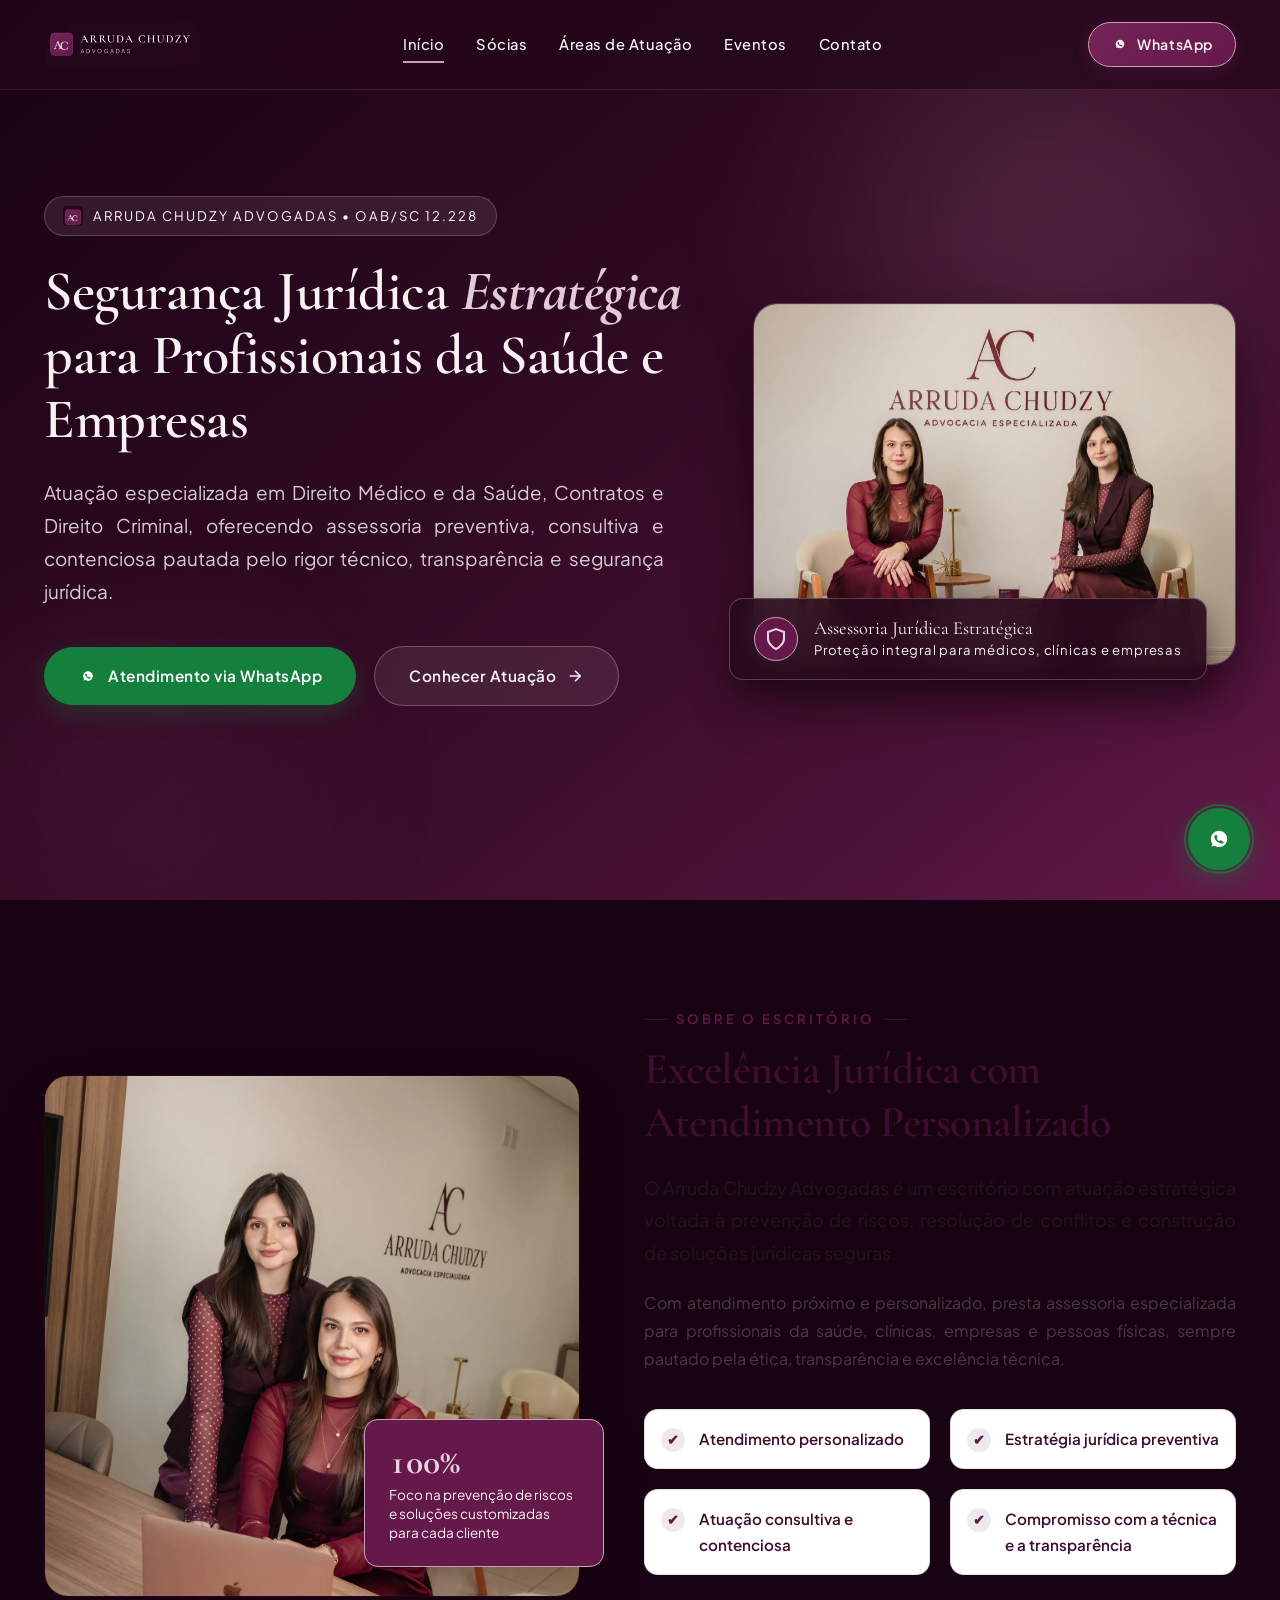
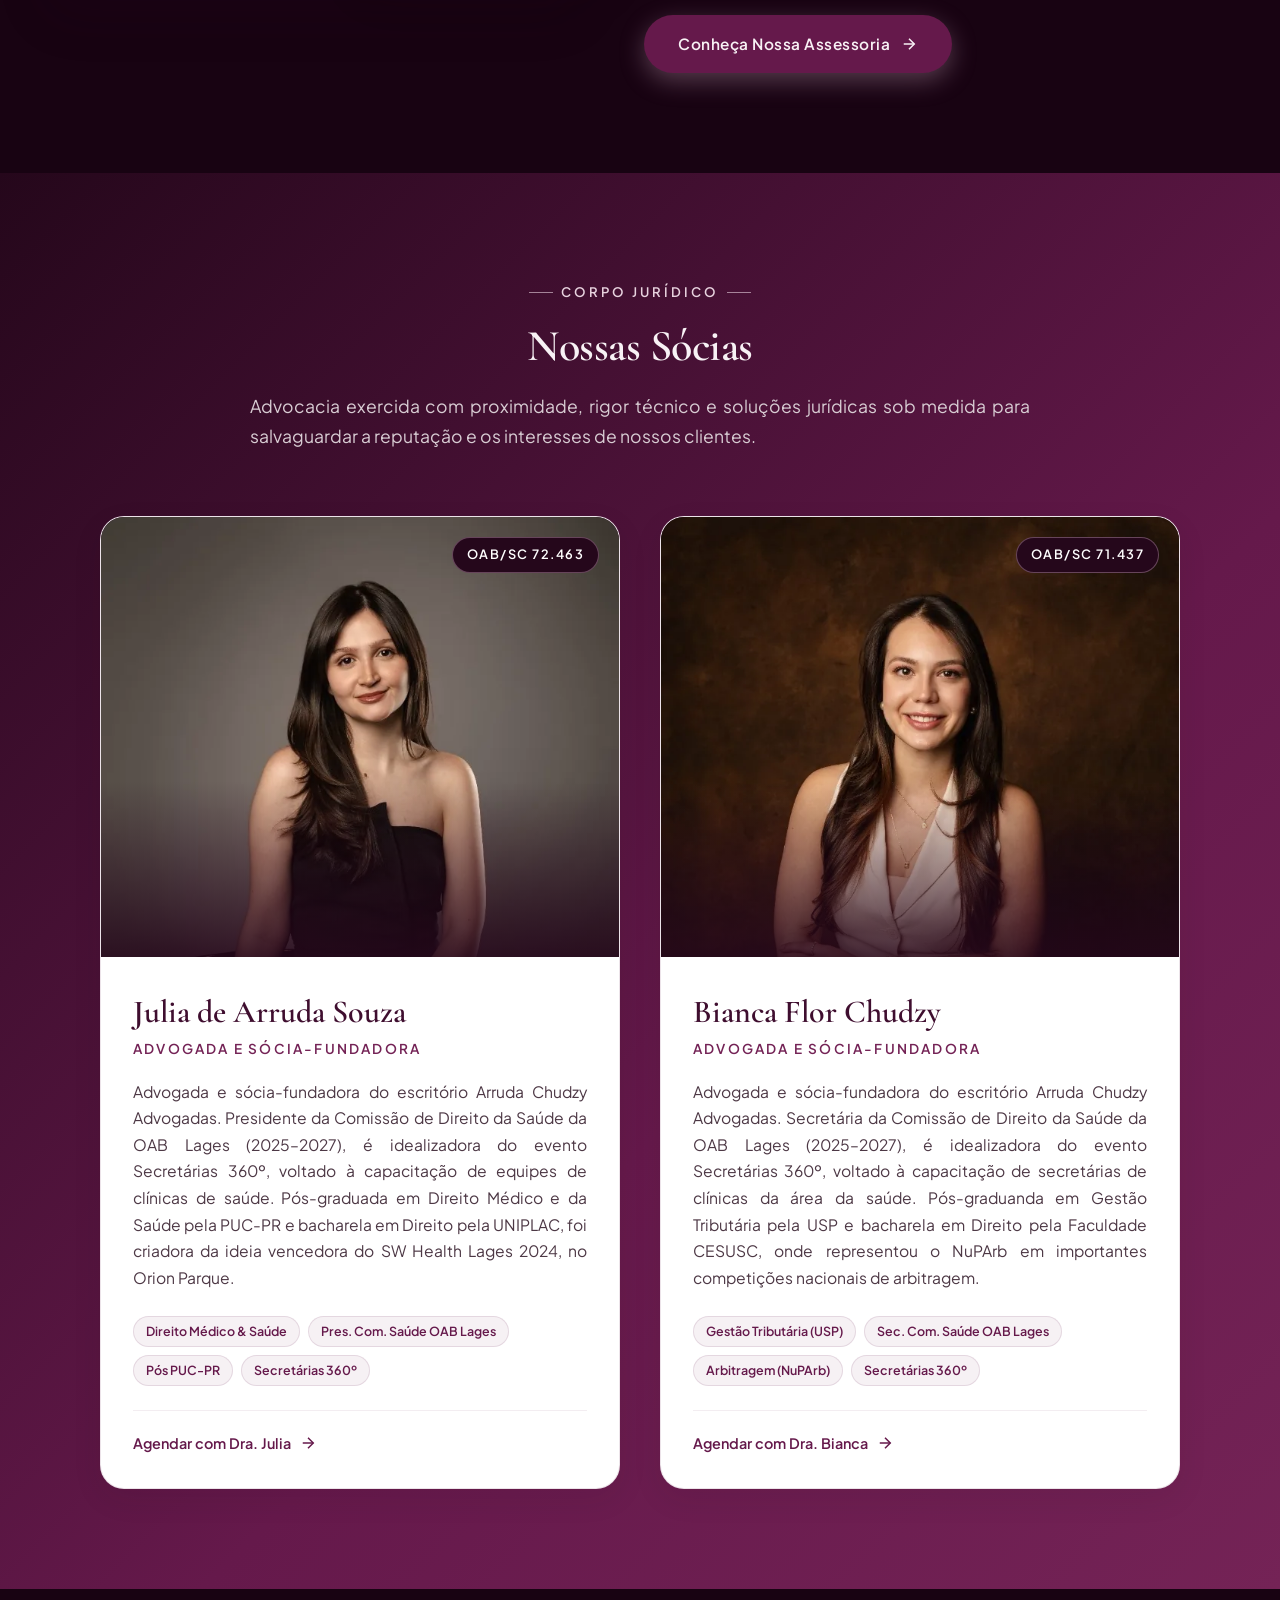
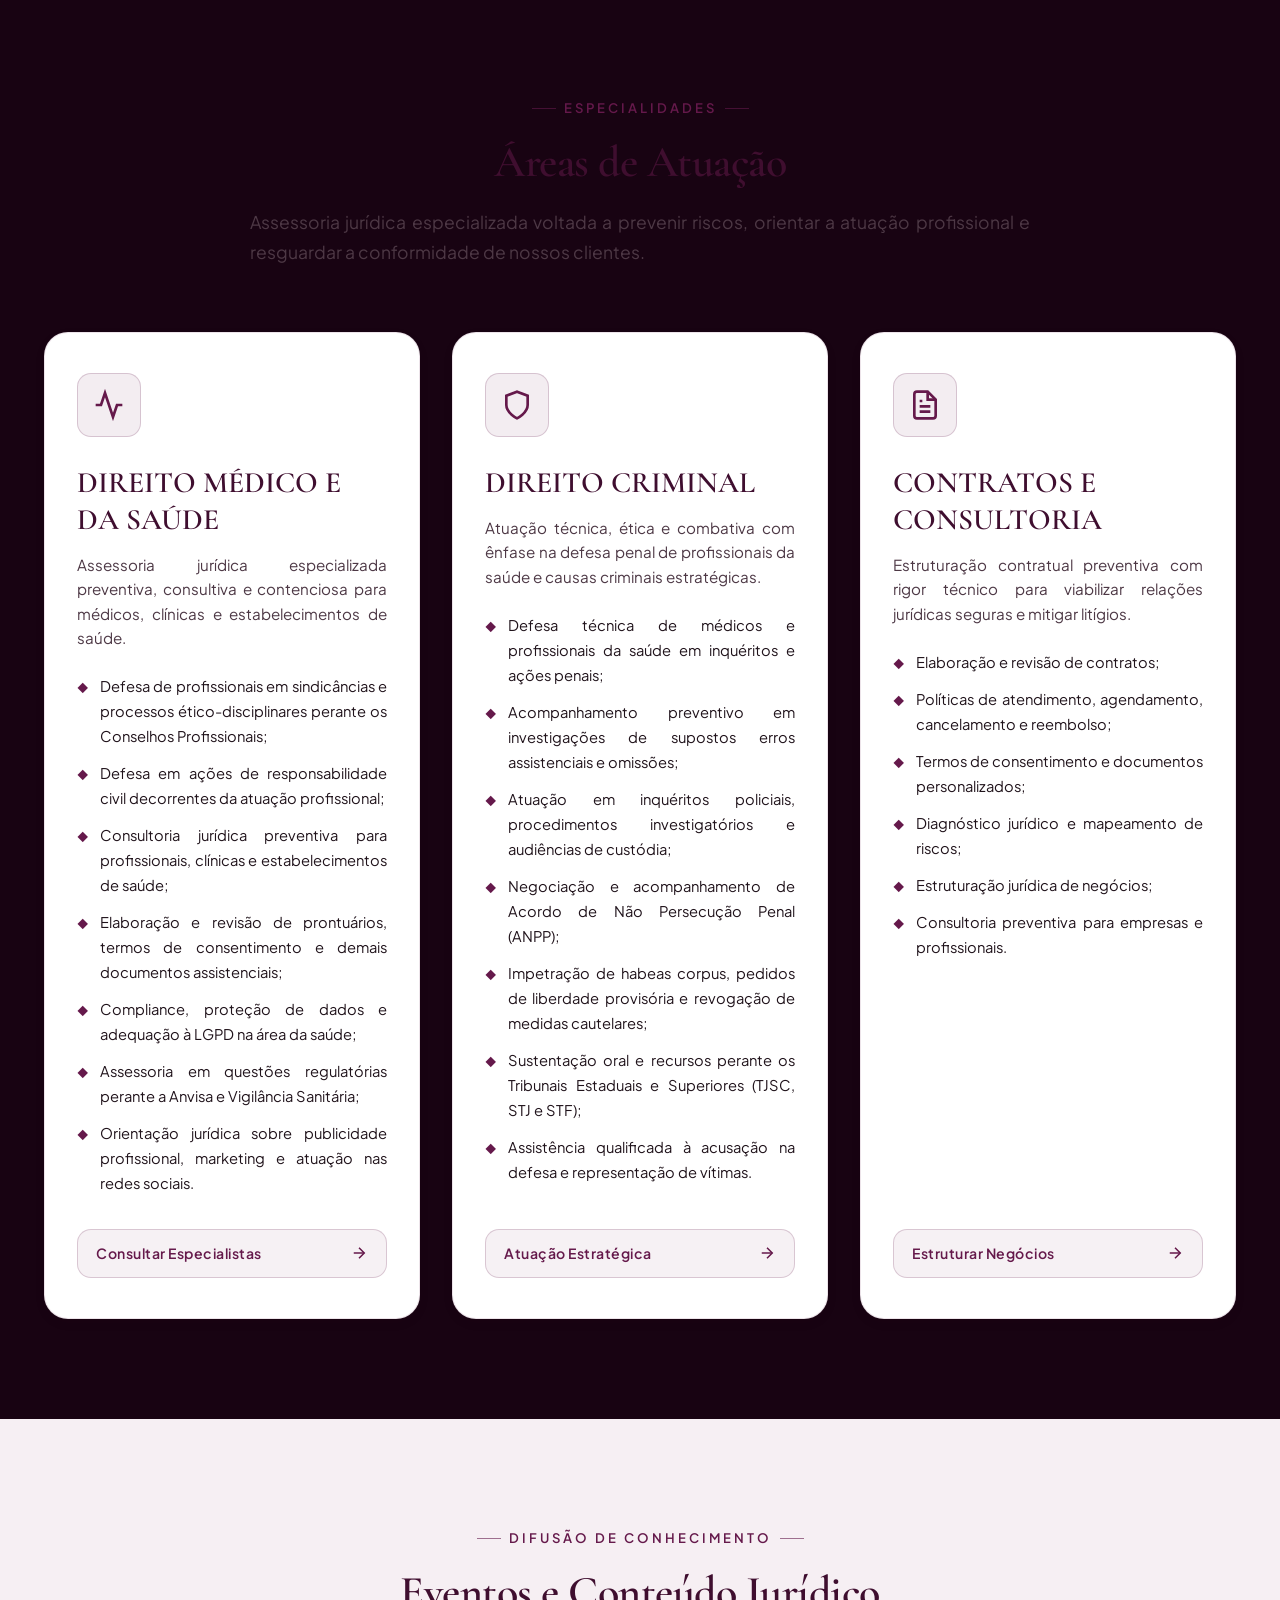
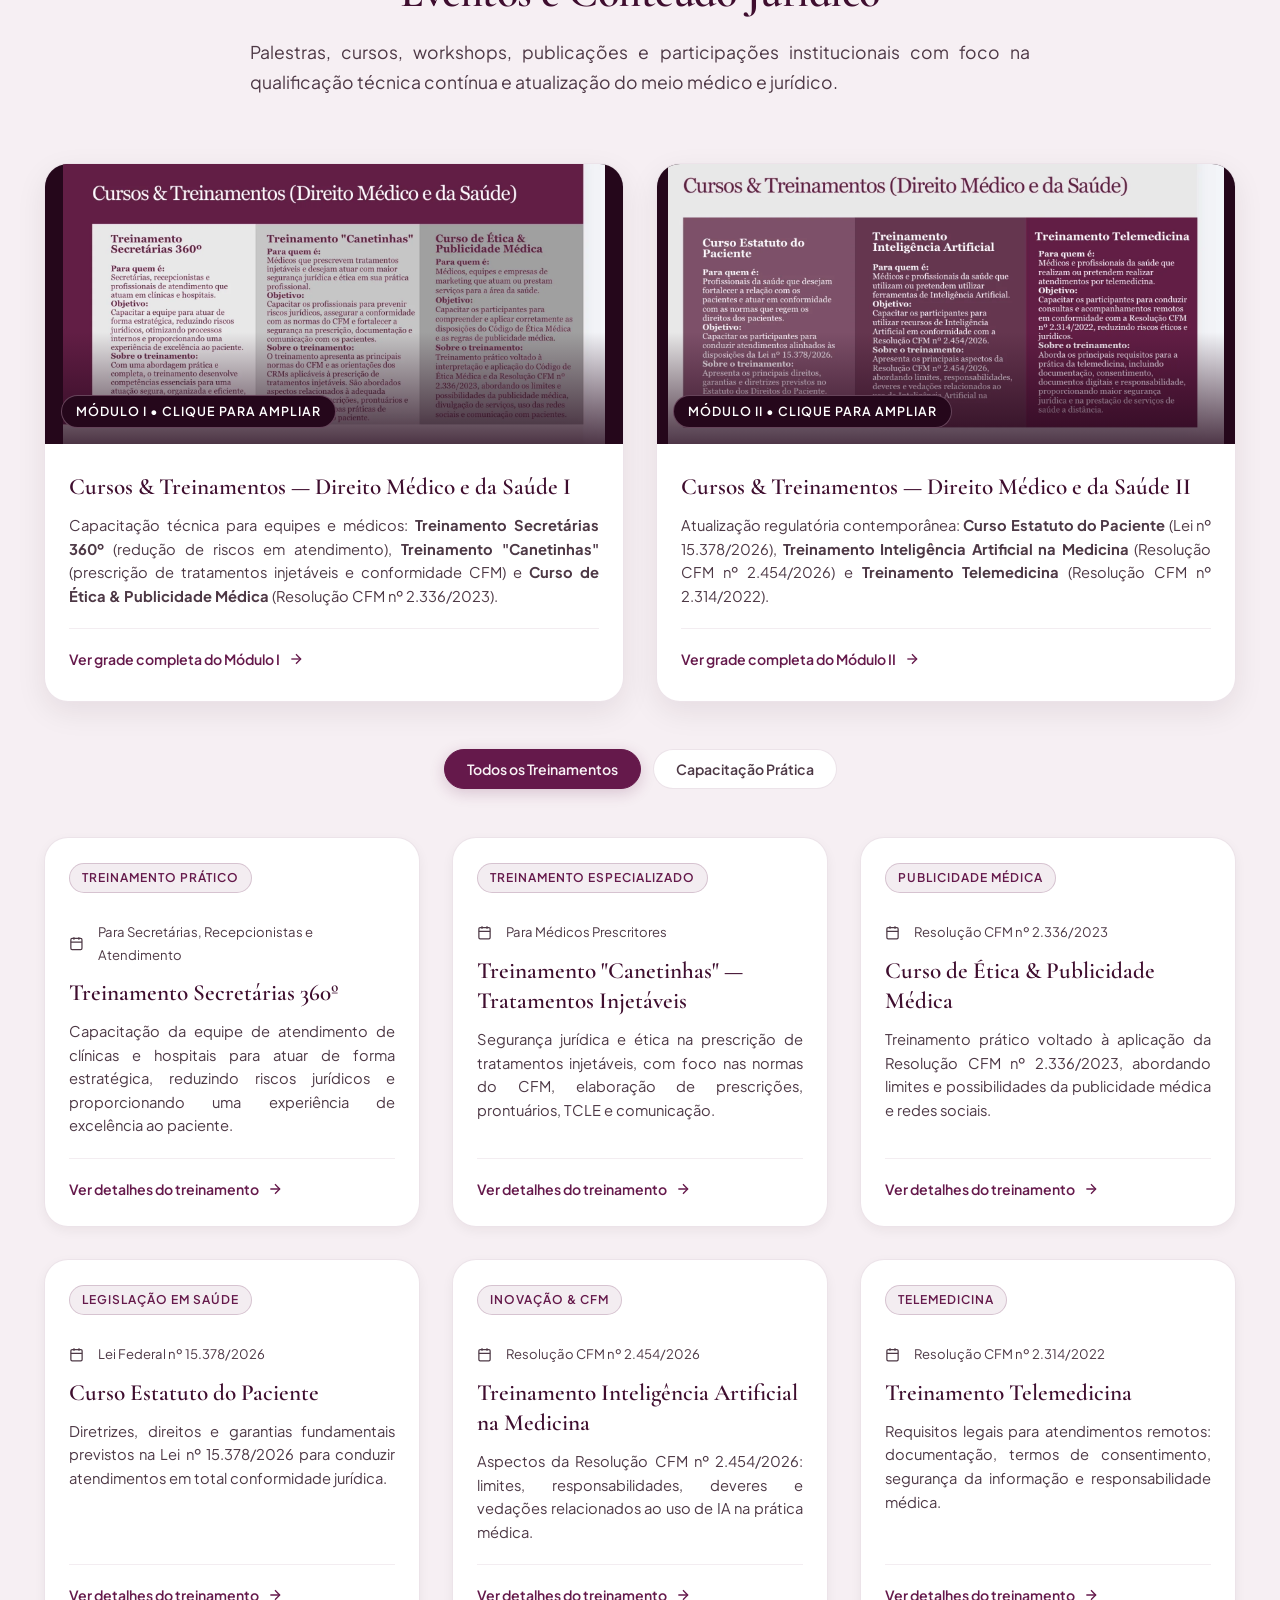
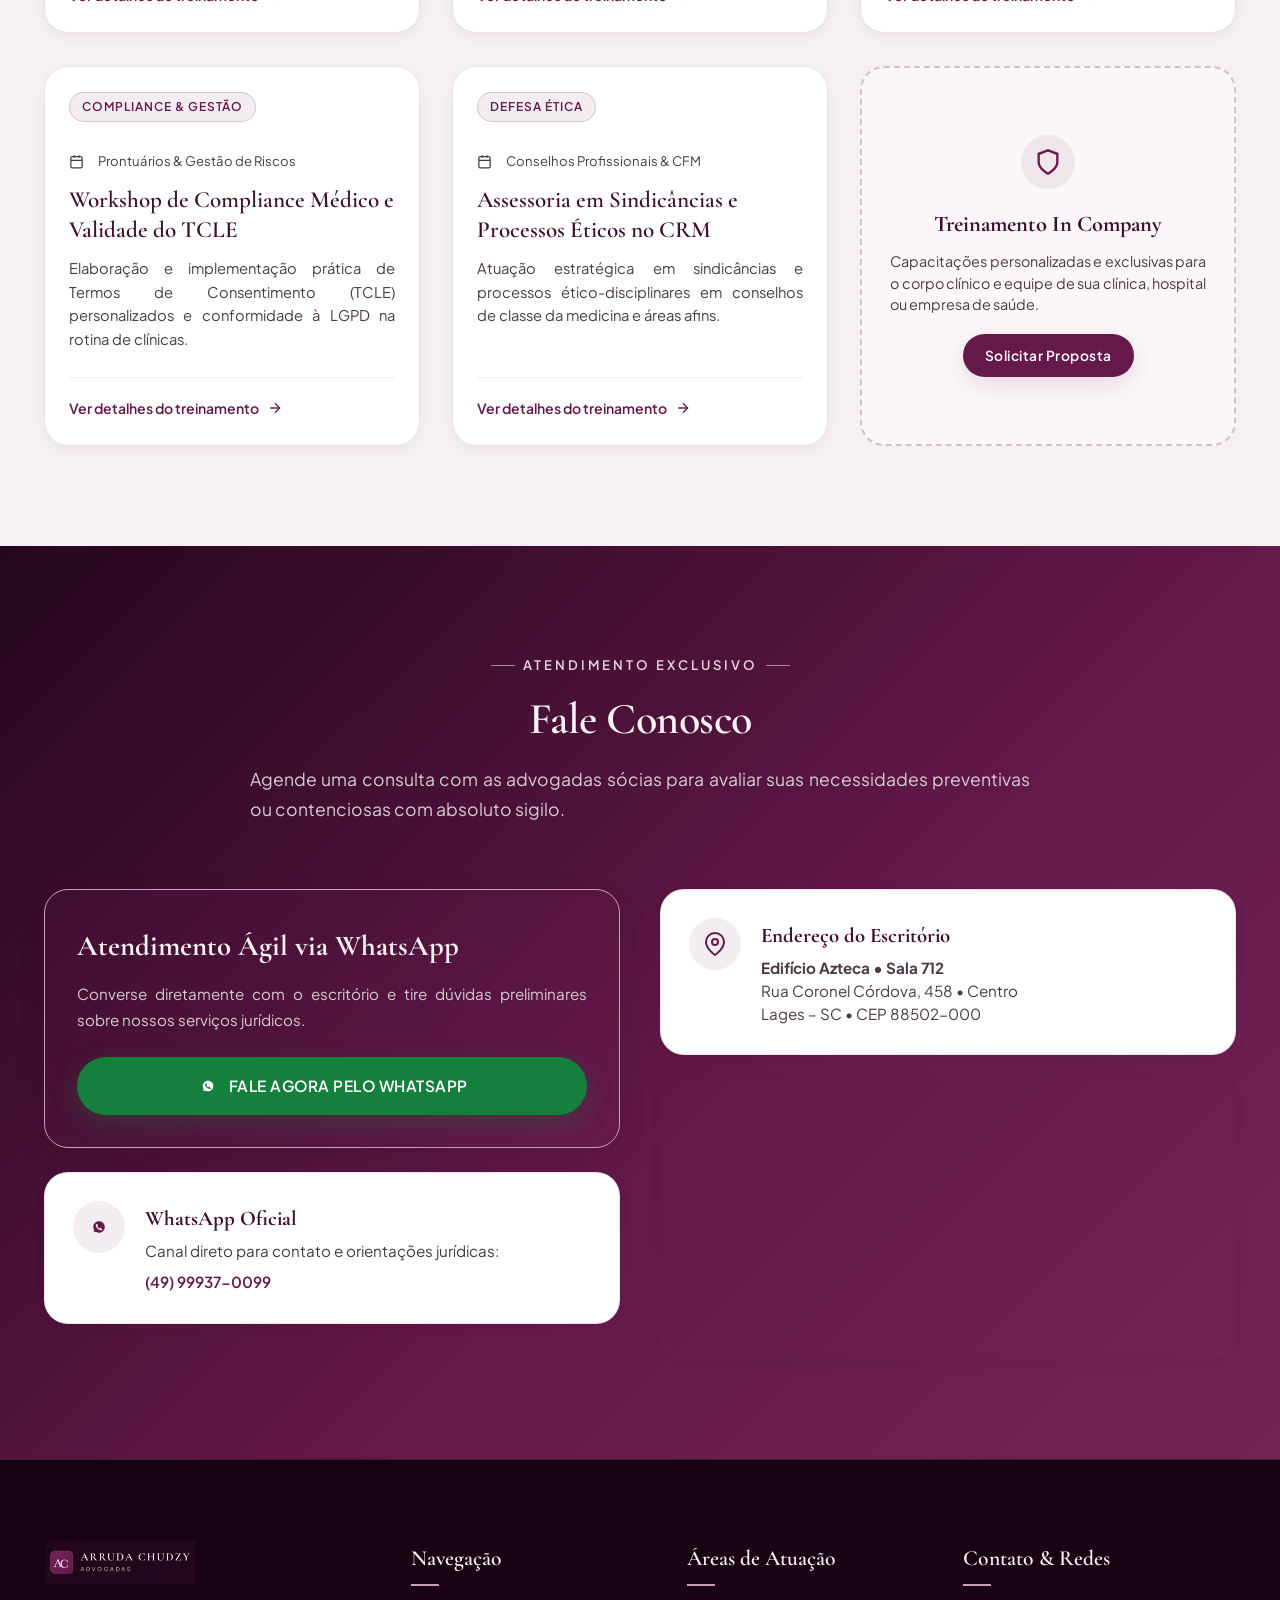
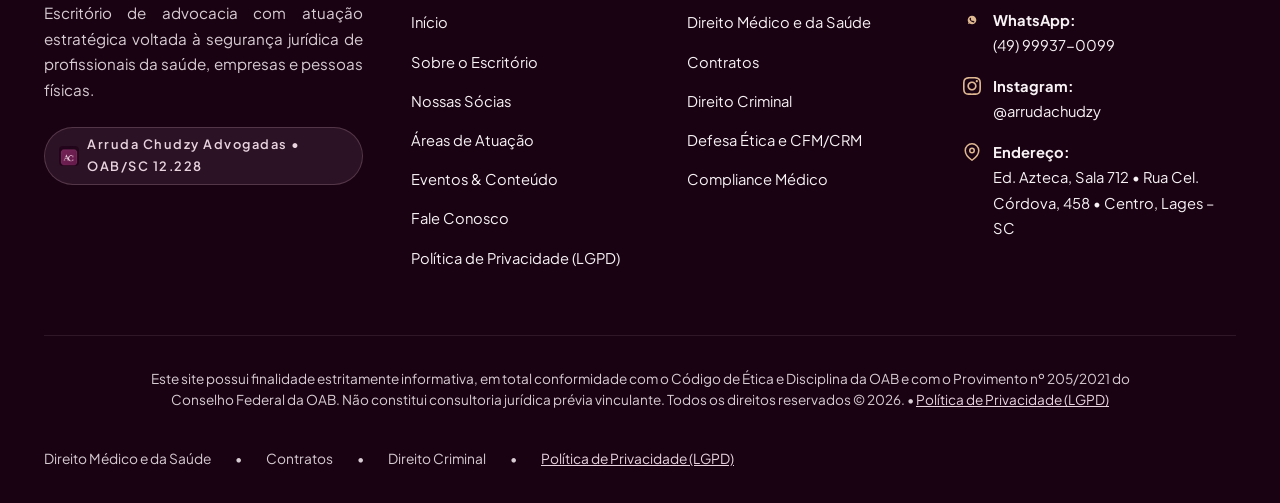
==== commit d3407218: "fix(perf): eliminate CLS by restoring synchronous stylesheet and achieve 100 accessibility with WCAG" ====
--- a/index.html
+++ b/index.html
@@ -46,13 +46,8 @@
   <link rel="preload" as="image" href="assets/images/hero-socias-recepcao-mobile.webp" type="image/webp" media="(max-width: 640px)" fetchpriority="high">
   <link rel="preload" as="image" href="assets/images/hero-socias-recepcao.webp" type="image/webp" media="(min-width: 641px)" fetchpriority="high">
 
-  <!-- Critical Above-The-Fold Styles (Instant Zero-FCP Paint) -->
-  <style>:root{--color-primary:#65194B;--color-primary-dark:#3F0E2F;--color-primary-deep:#25071B;--color-secondary:#742356;--color-secondary-light:#8E2F6B;--color-accent:#C9A0B8;--color-accent-light:#E8D3DF;--color-accent-gold:#DFB892;--color-text-light:#F8F2F5;--color-support:#D8CCD3;--color-bg-light:#FAF6F8;--color-bg-card:#FFFFFF;--color-text-dark:#20131B;--color-text-muted:#4D3845;--color-border-light:rgba(101,25,75,0.12);--color-border-dark:rgba(201,160,184,0.22);--color-wine-glass:rgba(63,14,47,0.85);--font-serif:'Cormorant Garamond',Georgia,serif;--font-sans:'Plus Jakarta Sans',-apple-system,BlinkMacSystemFont,'Segoe UI',Roboto,sans-serif;--shadow-sm:0 4px 12px rgba(37,7,27,0.05);--shadow-md:0 10px 30px rgba(37,7,27,0.08);--shadow-lg:0 20px 50px rgba(37,7,27,0.14);--shadow-glow:0 0 35px rgba(201,160,184,0.35);--radius-sm:6px;--radius-md:14px;--radius-lg:24px;--radius-full:9999px;--header-height:90px;--header-height-shrunk:70px;--transition-fast:0.25s cubic-bezier(0.25,1,0.5,1);--transition-normal:0.4s cubic-bezier(0.25,1,0.5,1);--transition-slow:0.7s cubic-bezier(0.25,1,0.5,1)}*,*::before,*::after{box-sizing:border-box;margin:0;padding:0}html{scroll-behavior:smooth;font-size:16px;color-scheme:light}body{font-family:var(--font-sans);background-color:var(--color-bg-light);color:var(--color-text-dark);line-height:1.7;overflow-x:hidden;-webkit-font-smoothing:antialiased;-moz-osx-font-smoothing:grayscale}img,svg{display:block;max-width:100%;height:auto}a{color:inherit;text-decoration:none;transition:color var(--transition-fast)}button{font-family:inherit;cursor:pointer;border:none;background:none}ul,ol{list-style:none}p{text-align:justify;text-justify:inter-word;hyphens:auto;-webkit-hyphens:auto}.skip-link{position:absolute;top:-60px;left:20px;opacity:0;pointer-events:none;background:var(--color-primary);color:#FFFFFF;padding:12px 24px;border-radius:var(--radius-sm);z-index:9999;font-weight:600;transition:top var(--transition-fast),opacity var(--transition-fast)}.skip-link:focus{top:20px;opacity:1;pointer-events:auto;outline:2px solid var(--color-accent-gold)}.container{width:100%;max-width:1240px;margin-left:auto;margin-right:auto;padding-left:24px;padding-right:24px}.section{padding:100px 0;position:relative}.section-dark{background:linear-gradient(135deg,var(--color-primary-deep) 0%,var(--color-primary) 60%,var(--color-secondary) 100%);color:var(--color-text-light)}.section-header{text-align:center;max-width:780px;margin:0 auto 64px auto}.section-tag{display:inline-flex;align-items:center;gap:8px;text-transform:uppercase;font-size:0.82rem;letter-spacing:3px;font-weight:600;color:var(--color-primary);margin-bottom:16px}.section-dark .section-tag{color:var(--color-accent-light)}.section-tag::before,.section-tag::after{content:'';display:inline-block;width:24px;height:1px;background-color:currentColor;opacity:0.6}.section-title{font-family:var(--font-serif);font-size:2.75rem;line-height:1.2;font-weight:600;color:var(--color-primary-dark);letter-spacing:-0.5px;margin-bottom:20px}.section-dark .section-title{color:var(--color-text-light)}.section-subtitle{font-size:1.1rem;color:var(--color-text-muted);font-weight:400}.section-dark .section-subtitle{color:var(--color-support)}.site-header{position:fixed;top:0;left:0;right:0;width:100%;height:var(--header-height);z-index:1000;display:flex;align-items:center;transition:height var(--transition-normal),background-color var(--transition-normal),backdrop-filter var(--transition-normal),box-shadow var(--transition-normal);background-color:rgba(37,7,27,0.72);backdrop-filter:blur(14px);-webkit-backdrop-filter:blur(14px);border-bottom:1px solid rgba(201,160,184,0.15)}.site-header.shrunk{height:var(--header-height-shrunk);background-color:rgba(37,7,27,0.94);box-shadow:0 10px 30px rgba(20,3,14,0.4);border-bottom:1px solid rgba(201,160,184,0.25)}.navbar-container{display:flex;align-items:center;justify-content:space-between;width:100%}.brand-logo{display:flex;align-items:center;gap:14px}.brand-logo-img{height:44px;width:auto;aspect-ratio:160 / 46;max-width:200px;object-fit:contain;transition:transform var(--transition-fast);display:block}.brand-logo:hover .brand-logo-img{transform:scale(1.03)}.hero-badge-logo{width:20px;height:20px;border-radius:4px;object-fit:contain;flex-shrink:0}.brand-monogram{width:44px;height:44px;transition:transform var(--transition-fast)}.brand-logo:hover .brand-monogram{transform:scale(1.05)}.brand-text{display:flex;flex-direction:column}.brand-name{font-family:var(--font-serif);font-size:1.35rem;font-weight:600;letter-spacing:2.2px;color:var(--color-text-light);line-height:1.1}.brand-sub{font-size:0.68rem;letter-spacing:3.2px;font-weight:500;color:var(--color-accent-light);text-transform:uppercase;margin-top:2px}.nav-menu{display:flex;align-items:center;gap:32px}.nav-link{font-size:0.92rem;font-weight:500;color:#FFFFFF;position:relative;letter-spacing:0.5px;padding:6px 0}.nav-link::after{content:'';position:absolute;bottom:0;left:0;width:0;height:2px;background:var(--color-accent);transition:width var(--transition-fast)}.nav-link:hover,.nav-link.active{color:var(--color-text-light)}.nav-link:hover::after,.nav-link.active::after{width:100%}.nav-actions{display:flex;align-items:center;gap:16px}.nav-cta-btn{display:inline-flex;align-items:center;gap:8px;background:linear-gradient(135deg,var(--color-secondary) 0%,var(--color-primary) 100%);color:var(--color-text-light);border:1px solid var(--color-accent);padding:10px 22px;border-radius:var(--radius-full);font-size:0.88rem;font-weight:600;letter-spacing:0.6px;transition:all var(--transition-fast);box-shadow:0 4px 15px rgba(116,35,86,0.3)}.nav-cta-btn:hover{background:var(--color-accent);color:var(--color-primary-dark);box-shadow:0 6px 20px rgba(201,160,184,0.4);transform:translateY(-2px)}.menu-toggle{display:none;flex-direction:column;gap:6px;width:32px;height:32px;justify-content:center;align-items:center;z-index:1001}.menu-toggle span{display:block;width:26px;height:2px;background-color:var(--color-text-light);border-radius:2px;transition:all var(--transition-fast)}.menu-toggle.is-active span:nth-child(1){transform:translateY(8px) rotate(45deg)}.menu-toggle.is-active span:nth-child(2){opacity:0}.menu-toggle.is-active span:nth-child(3){transform:translateY(-8px) rotate(-45deg)}.hero-section{position:relative;min-height:100vh;display:flex;align-items:center;padding-top:calc(var(--header-height)+40px);padding-bottom:80px;background:linear-gradient(140deg,#180312 0%,#300A23 45%,#4C1237 80%,#65194B 100%);color:var(--color-text-light);overflow:hidden}.hero-background-effects{position:absolute;inset:0;pointer-events:none;overflow:hidden}.hero-glow-1{position:absolute;top:-10%;right:-5%;width:600px;height:600px;background:radial-gradient(circle,rgba(201,160,184,0.18) 0%,transparent 70%);filter:blur(60px)}.hero-glow-2{position:absolute;bottom:-15%;left:-10%;width:500px;height:500px;background:radial-gradient(circle,rgba(116,35,86,0.28) 0%,transparent 70%);filter:blur(50px)}.hero-grid{display:grid;grid-template-columns:1.15fr 0.85fr;align-items:center;gap:56px;position:relative;z-index:2}.hero-badge{display:inline-flex;align-items:center;gap:10px;background:rgba(201,160,184,0.12);border:1px solid rgba(201,160,184,0.3);padding:8px 18px;border-radius:var(--radius-full);font-size:0.82rem;letter-spacing:2px;text-transform:uppercase;color:#FFFFFF;margin-bottom:24px}.hero-badge-dot{width:8px;height:8px;background:var(--color-accent);border-radius:50%;box-shadow:0 0 10px var(--color-accent);animation:pulseDot 2s infinite ease-in-out}.hero-title{font-family:var(--font-serif);font-size:3.5rem;line-height:1.14;font-weight:600;color:var(--color-text-light);letter-spacing:-0.5px;margin-bottom:24px}.hero-title .title-highlight,.hero-title .fx-palavra:nth-of-type(3){color:#E3CAD8;font-style:italic;font-weight:700}.hero-subtitle{font-size:1.18rem;line-height:1.75;color:var(--color-support);margin-bottom:38px;max-width:620px;text-align:justify;text-justify:inter-word;hyphens:auto;-webkit-hyphens:auto}.hero-cta-group{display:flex;align-items:center;flex-wrap:wrap;gap:18px;margin-bottom:48px}.btn{display:inline-flex;align-items:center;justify-content:center;gap:10px;padding:16px 34px;border-radius:var(--radius-full);font-size:0.96rem;font-weight:600;letter-spacing:0.5px;transition:all var(--transition-fast)}.btn-primary{background:linear-gradient(135deg,var(--color-accent) 0%,#D8CCD3 100%);color:var(--color-primary-dark);box-shadow:0 8px 25px rgba(201,160,184,0.35)}.btn-primary:hover{transform:translateY(-3px);box-shadow:0 12px 32px rgba(201,160,184,0.5);background:#FFFFFF;color:var(--color-primary)}.btn-secondary{background:rgba(255,255,255,0.08);color:var(--color-text-light);border:1px solid rgba(201,160,184,0.4);backdrop-filter:blur(8px)}.btn-secondary:hover{background:rgba(201,160,184,0.2);border-color:var(--color-accent);color:#FFFFFF;transform:translateY(-3px)}.btn-whatsapp{background:#25D366;color:#FFFFFF;box-shadow:0 8px 25px rgba(37,211,102,0.3)}.btn-whatsapp:hover{background:#20BA5A;transform:translateY(-3px);box-shadow:0 12px 30px rgba(37,211,102,0.45)}.hero-stats-row{display:flex;align-items:center;gap:36px;padding-top:28px;border-top:1px solid rgba(201,160,184,0.2)}.hero-stat-item{display:flex;flex-direction:column}.hero-stat-num{font-family:var(--font-serif);font-size:1.7rem;font-weight:600;color:var(--color-accent)}.hero-stat-label{font-size:0.8rem;text-transform:uppercase;letter-spacing:1.5px;color:var(--color-support)}.hero-media-wrapper{position:relative}.hero-media-frame{position:relative;border-radius:var(--radius-lg);overflow:hidden;box-shadow:0 25px 60px rgba(10,2,7,0.55);border:1px solid rgba(201,160,184,0.3);aspect-ratio:4 / 3}.hero-media-frame picture,.about-main-img picture,.partner-image-wrapper picture,.course-showcase-media picture{display:block;width:100%;height:100%}.hero-media-frame img{width:100%;height:100%;aspect-ratio:4 / 3;object-fit:cover;transition:transform var(--transition-slow)}.hero-media-wrapper:hover .hero-media-frame img{transform:scale(1.03)}.hero-floating-card{position:absolute;bottom:-24px;left:-24px;background:rgba(37,7,27,0.88);backdrop-filter:blur(16px);border:1px solid rgba(201,160,184,0.35);border-radius:var(--radius-md);padding:18px 24px;display:flex;align-items:center;gap:16px;box-shadow:0 15px 35px rgba(15,3,11,0.5)}.hero-floating-icon{width:44px;height:44px;border-radius:50%;background:var(--color-primary);display:flex;align-items:center;justify-content:center;color:var(--color-accent-light);border:1px solid var(--color-accent)}.hero-floating-text h4,.hero-floating-text .hero-floating-title{font-family:var(--font-serif);font-size:1.15rem;color:var(--color-text-light);line-height:1.2}.hero-floating-text p{font-size:0.82rem;color:var(--color-text-light);letter-spacing:0.8px}@media (max-width:1080px){.hero-grid{grid-template-columns:1fr;text-align:center;gap:48px}.hero-subtitle{margin-left:auto;margin-right:auto}.hero-cta-group{justify-content:center}.hero-stats-row{justify-content:center}.hero-media-wrapper{max-width:580px;margin:0 auto}}@media (max-width:768px){:root{--header-height:80px;--header-height-shrunk:65px}.hero-title{font-size:2.2rem}.nav-menu{position:fixed;top:0;right:-100%;width:82%;max-width:380px;height:100vh;background:#25071B;flex-direction:column;justify-content:center;align-items:flex-start;padding:48px 36px;gap:28px;visibility:hidden;pointer-events:none;box-shadow:-15px 0 40px rgba(0,0,0,0.6);transition:right var(--transition-normal),visibility var(--transition-normal);z-index:1000;border-left:1px solid rgba(201,160,184,0.2)}.nav-menu.is-open{right:0;visibility:visible;pointer-events:auto}.menu-toggle{display:flex}.nav-actions{display:none}.hero-floating-card{left:10px;bottom:-15px;padding:12px 18px}}</style>
-
-  <!-- Preload & Asynchronously Load Full Stylesheet (Non-Render-Blocking) -->
-  <link rel="preload" as="style" href="assets/css/style.css">
-  <link rel="stylesheet" href="assets/css/style.css" media="print" onload="this.media='all'">
-  <noscript><link rel="stylesheet" href="assets/css/style.css"></noscript>
+  <!-- Consolidated Stylesheet -->
+  <link rel="stylesheet" href="assets/css/style.css">
 
   <!-- Schema.org JSON-LD Structured Data for LegalService -->
   <script type="application/ld+json">
--- a/assets/css/style.css
+++ b/assets/css/style.css
@@ -541,15 +541,16 @@
 }
 
 .btn-whatsapp {
-  background: #25D366;
+  background: #15803D;
   color: #FFFFFF;
-  box-shadow: 0 8px 25px rgba(37, 211, 102, 0.3);
+  box-shadow: 0 8px 25px rgba(21, 128, 61, 0.3);
 }
 
 .btn-whatsapp:hover {
-  background: #20BA5A;
+  background: #166534;
+  color: #FFFFFF;
   transform: translateY(-3px);
-  box-shadow: 0 12px 30px rgba(37, 211, 102, 0.45);
+  box-shadow: 0 12px 30px rgba(21, 128, 61, 0.45);
 }
 
 .hero-stats-row {
@@ -1807,12 +1808,12 @@
   width: 62px;
   height: 62px;
   border-radius: 50%;
-  background: #25D366;
+  background: #15803D;
   color: #FFFFFF;
   display: flex;
   align-items: center;
   justify-content: center;
-  box-shadow: 0 8px 30px rgba(37, 211, 102, 0.45);
+  box-shadow: 0 8px 30px rgba(21, 128, 61, 0.45);
   z-index: 990;
   transition: all var(--transition-fast);
 }
@@ -1822,14 +1823,15 @@
   position: absolute;
   inset: -4px;
   border-radius: 50%;
-  border: 2px solid #25D366;
+  border: 2px solid #15803D;
   opacity: 0.7;
   animation: waPulseRing 2.2s cubic-bezier(0.24, 0, 0.38, 1) infinite;
 }
 
 .floating-whatsapp-btn:hover {
+  background: #166534;
   transform: scale(1.1);
-  box-shadow: 0 12px 35px rgba(37, 211, 102, 0.6);
+  box-shadow: 0 12px 35px rgba(21, 128, 61, 0.6);
 }
 
 .floating-whatsapp-tooltip {
@@ -2008,9 +2010,10 @@
     font-size: 2.2rem;
   }
   .nav-menu {
+    display: none;
     position: fixed;
     top: 0;
-    right: -100%;
+    right: 0;
     width: 82%;
     max-width: 380px;
     height: 100vh;
@@ -2020,17 +2023,12 @@
     align-items: flex-start;
     padding: 48px 36px;
     gap: 28px;
-    visibility: hidden;
-    pointer-events: none;
     box-shadow: -15px 0 40px rgba(0, 0, 0, 0.6);
-    transition: right var(--transition-normal), visibility var(--transition-normal);
     z-index: 1000;
     border-left: 1px solid rgba(201, 160, 184, 0.2);
   }
   .nav-menu.is-open {
-    right: 0;
-    visibility: visible;
-    pointer-events: auto;
+    display: flex;
   }
   .menu-toggle {
     display: flex;
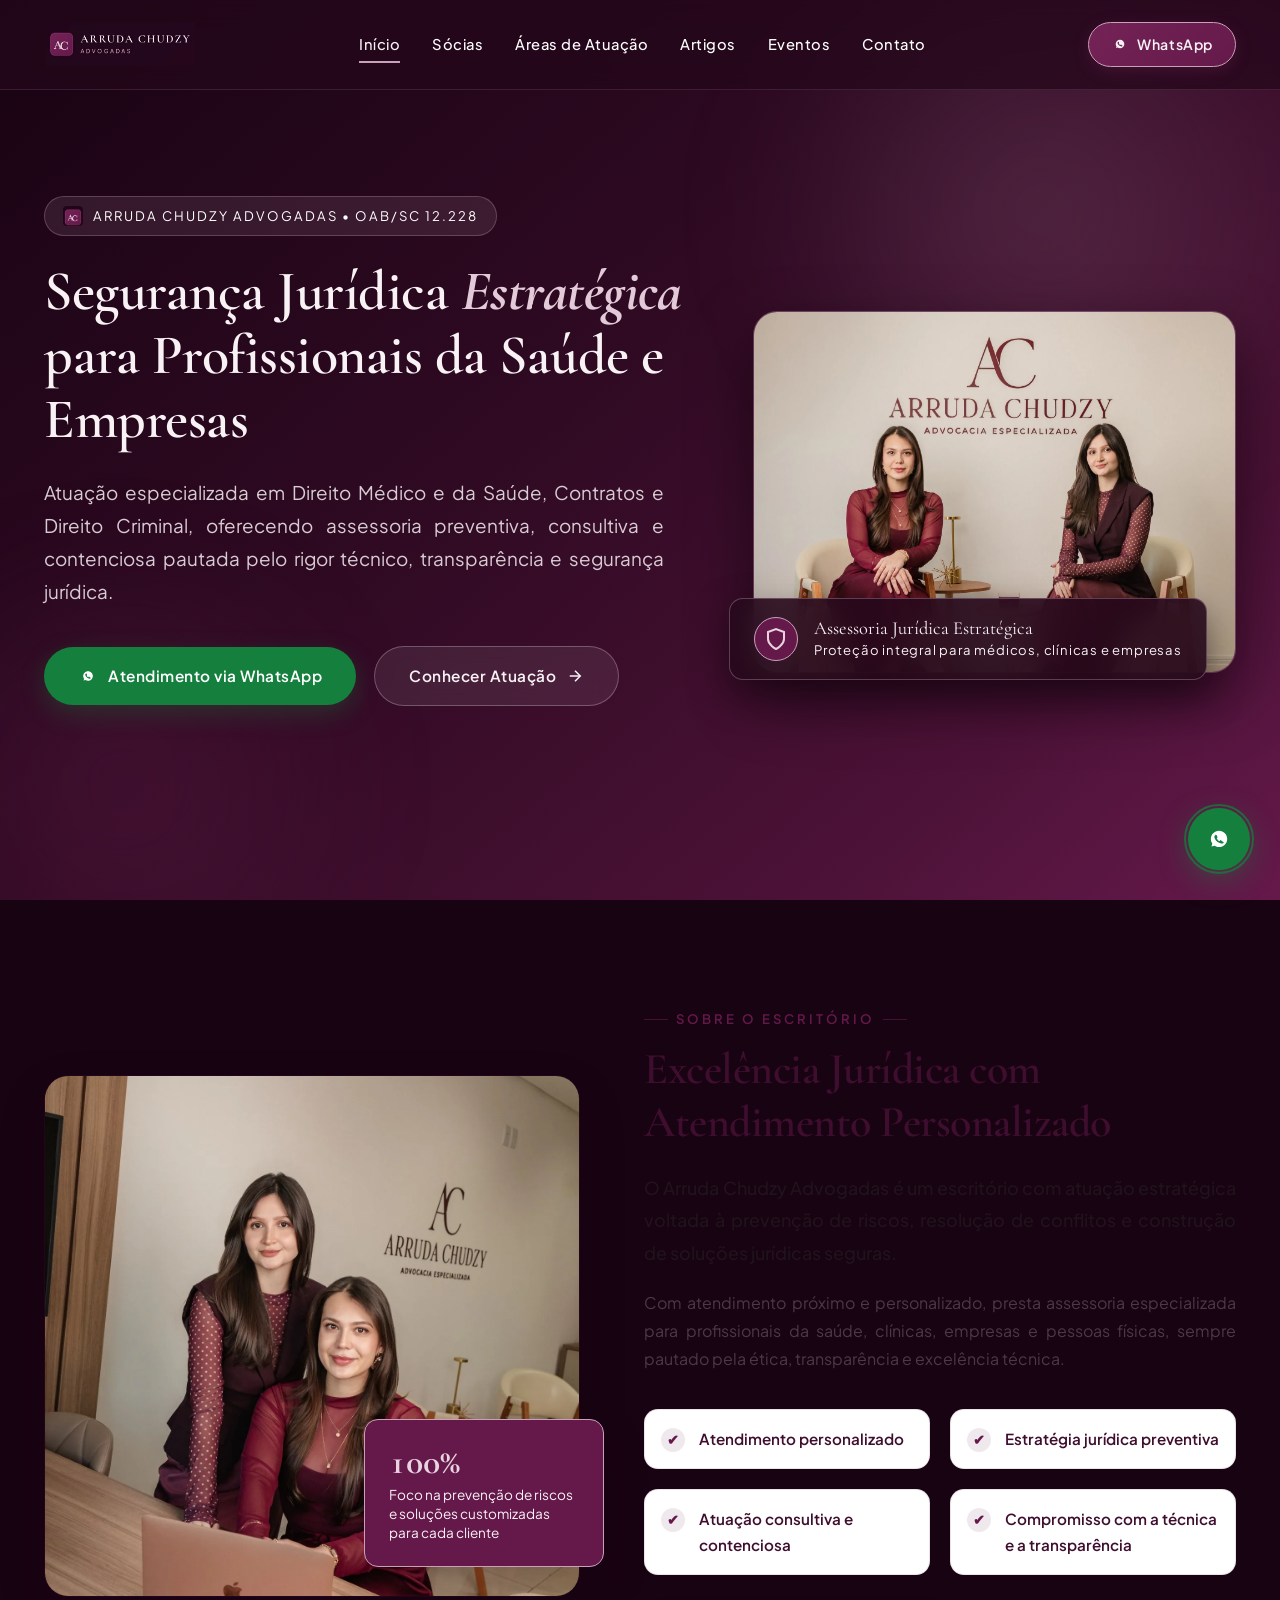
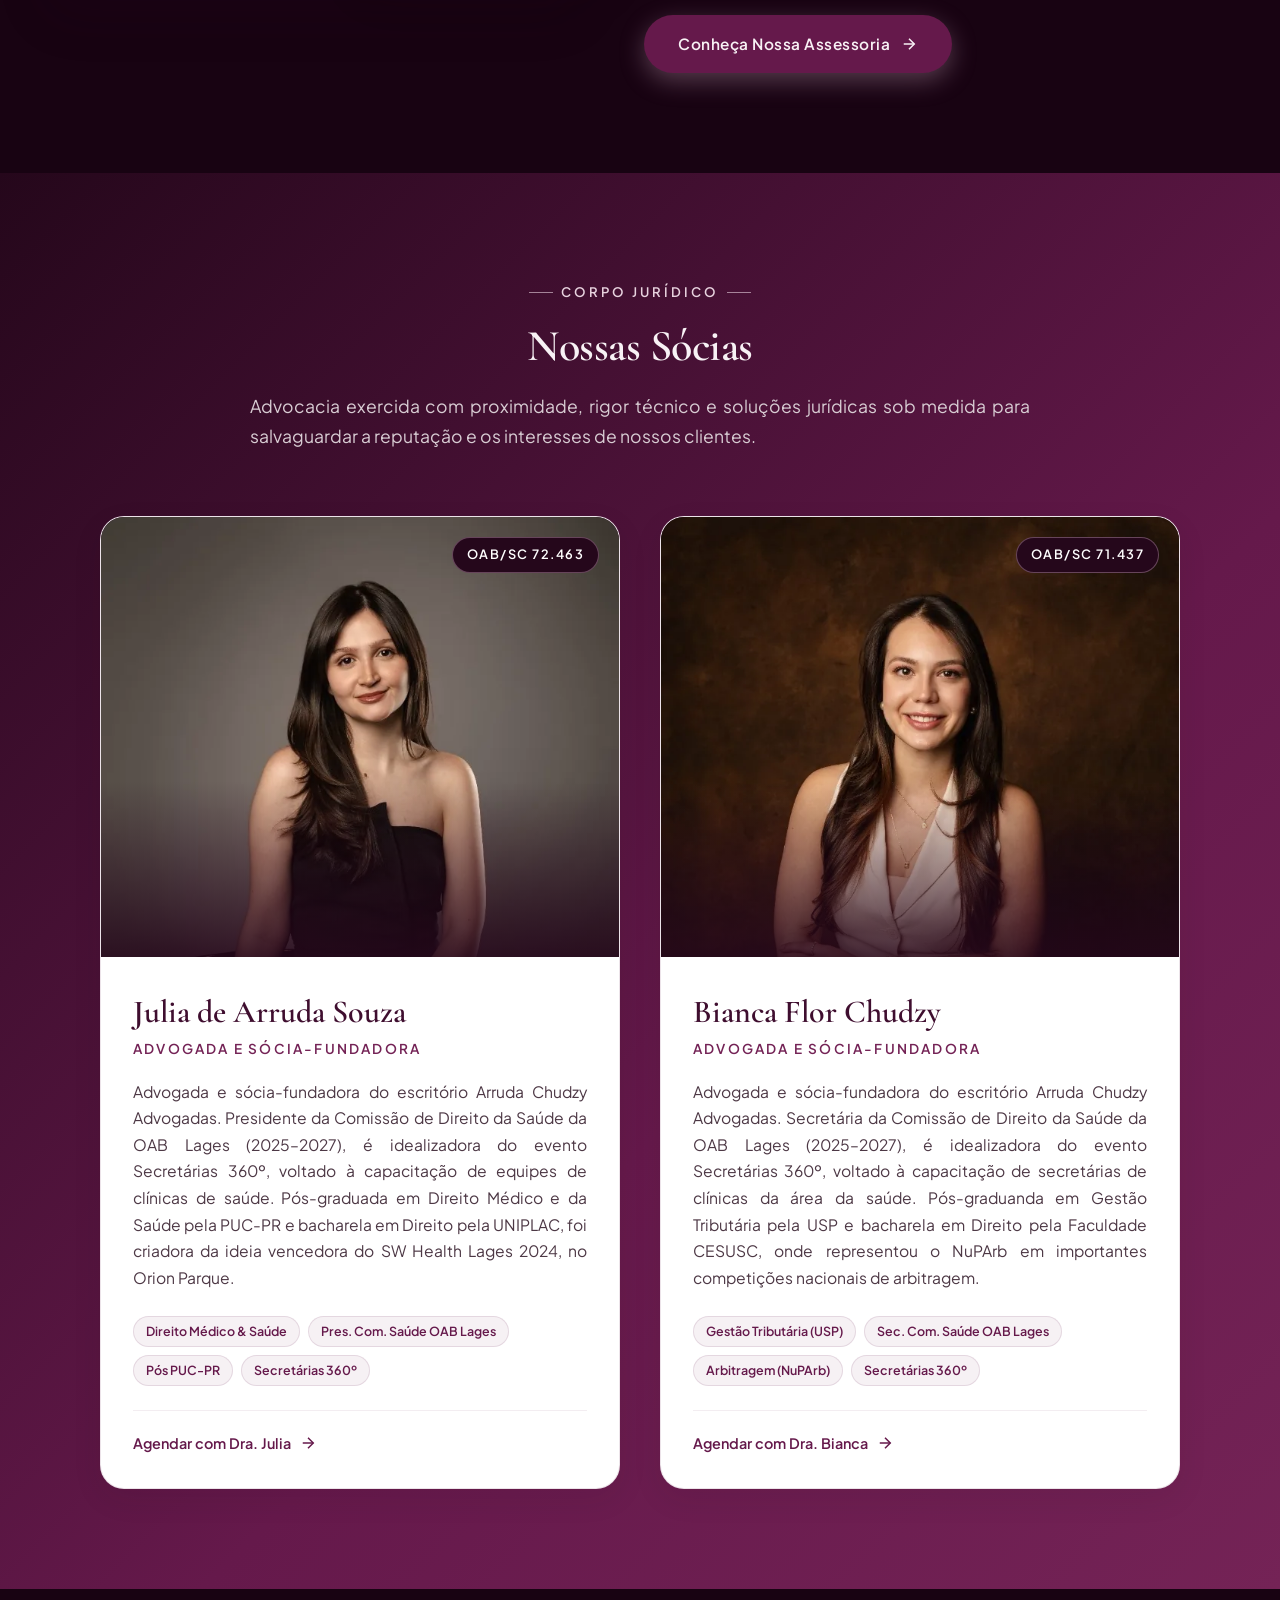
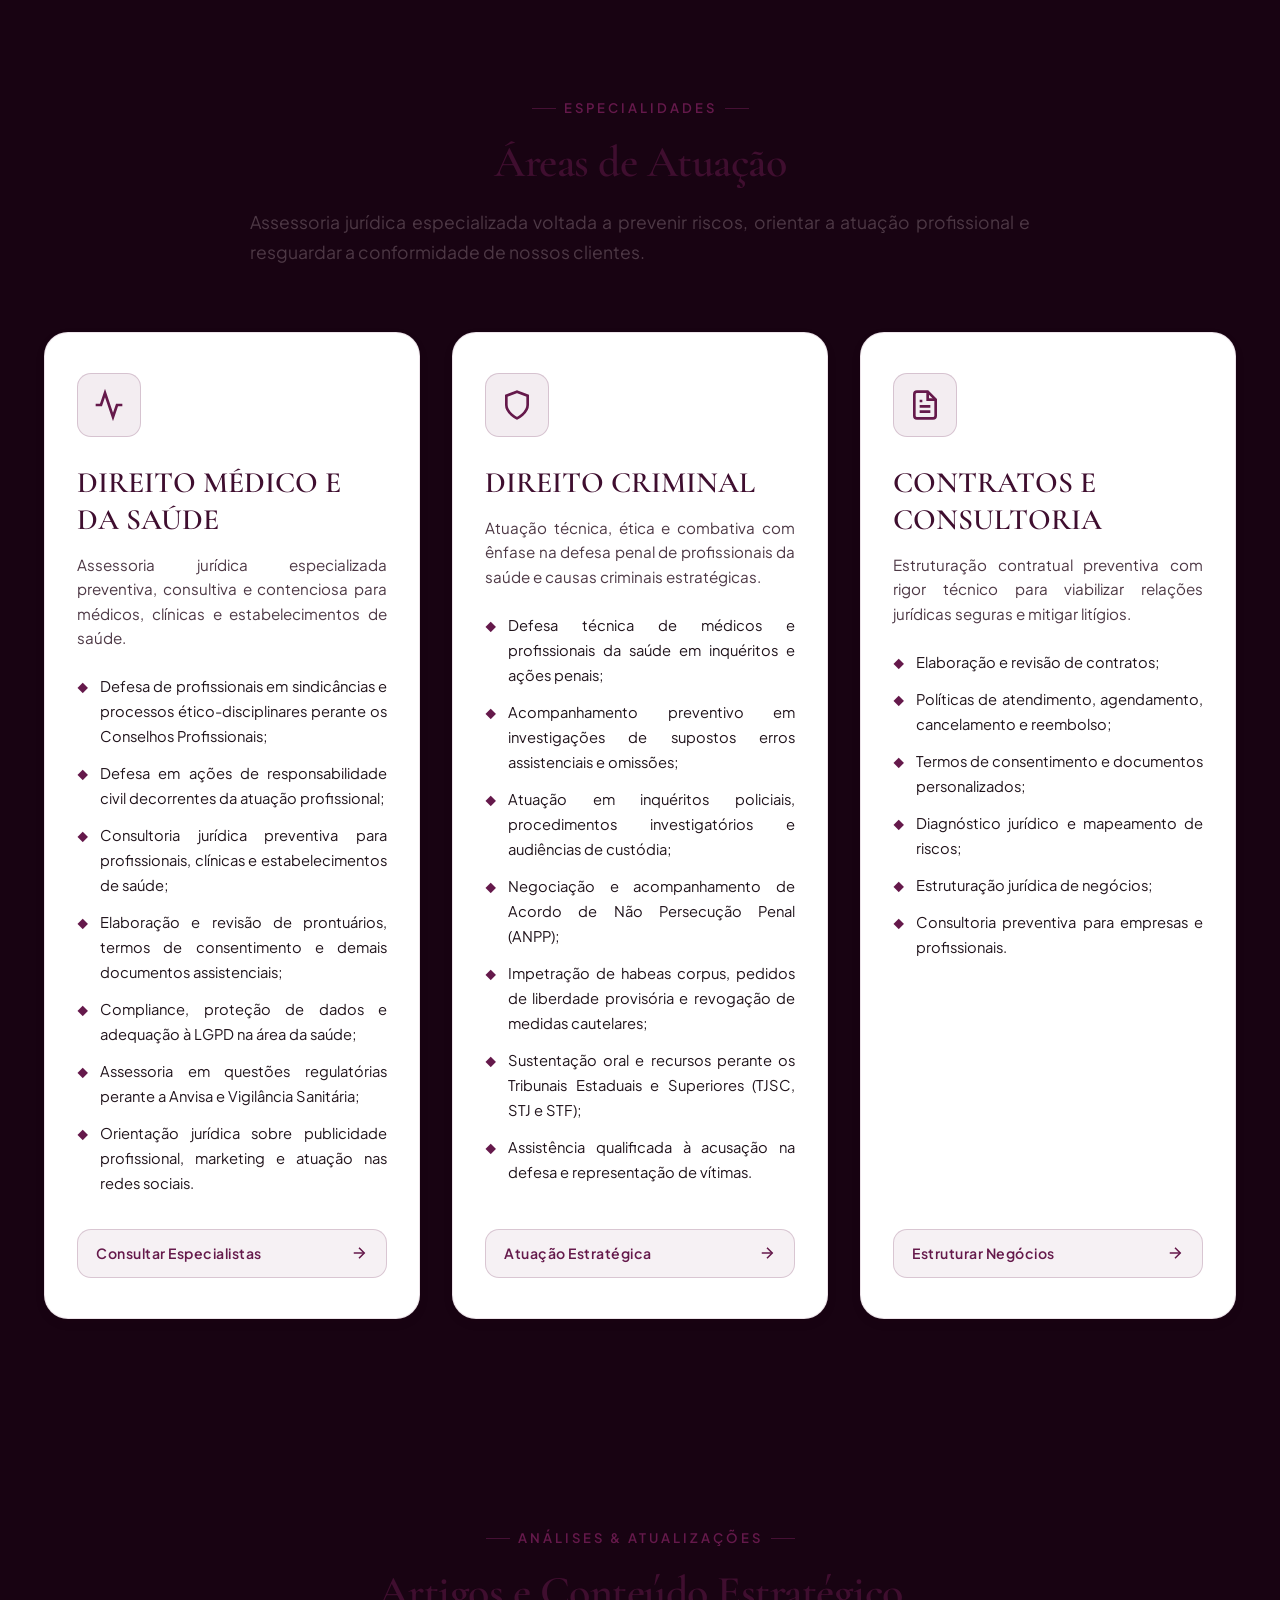
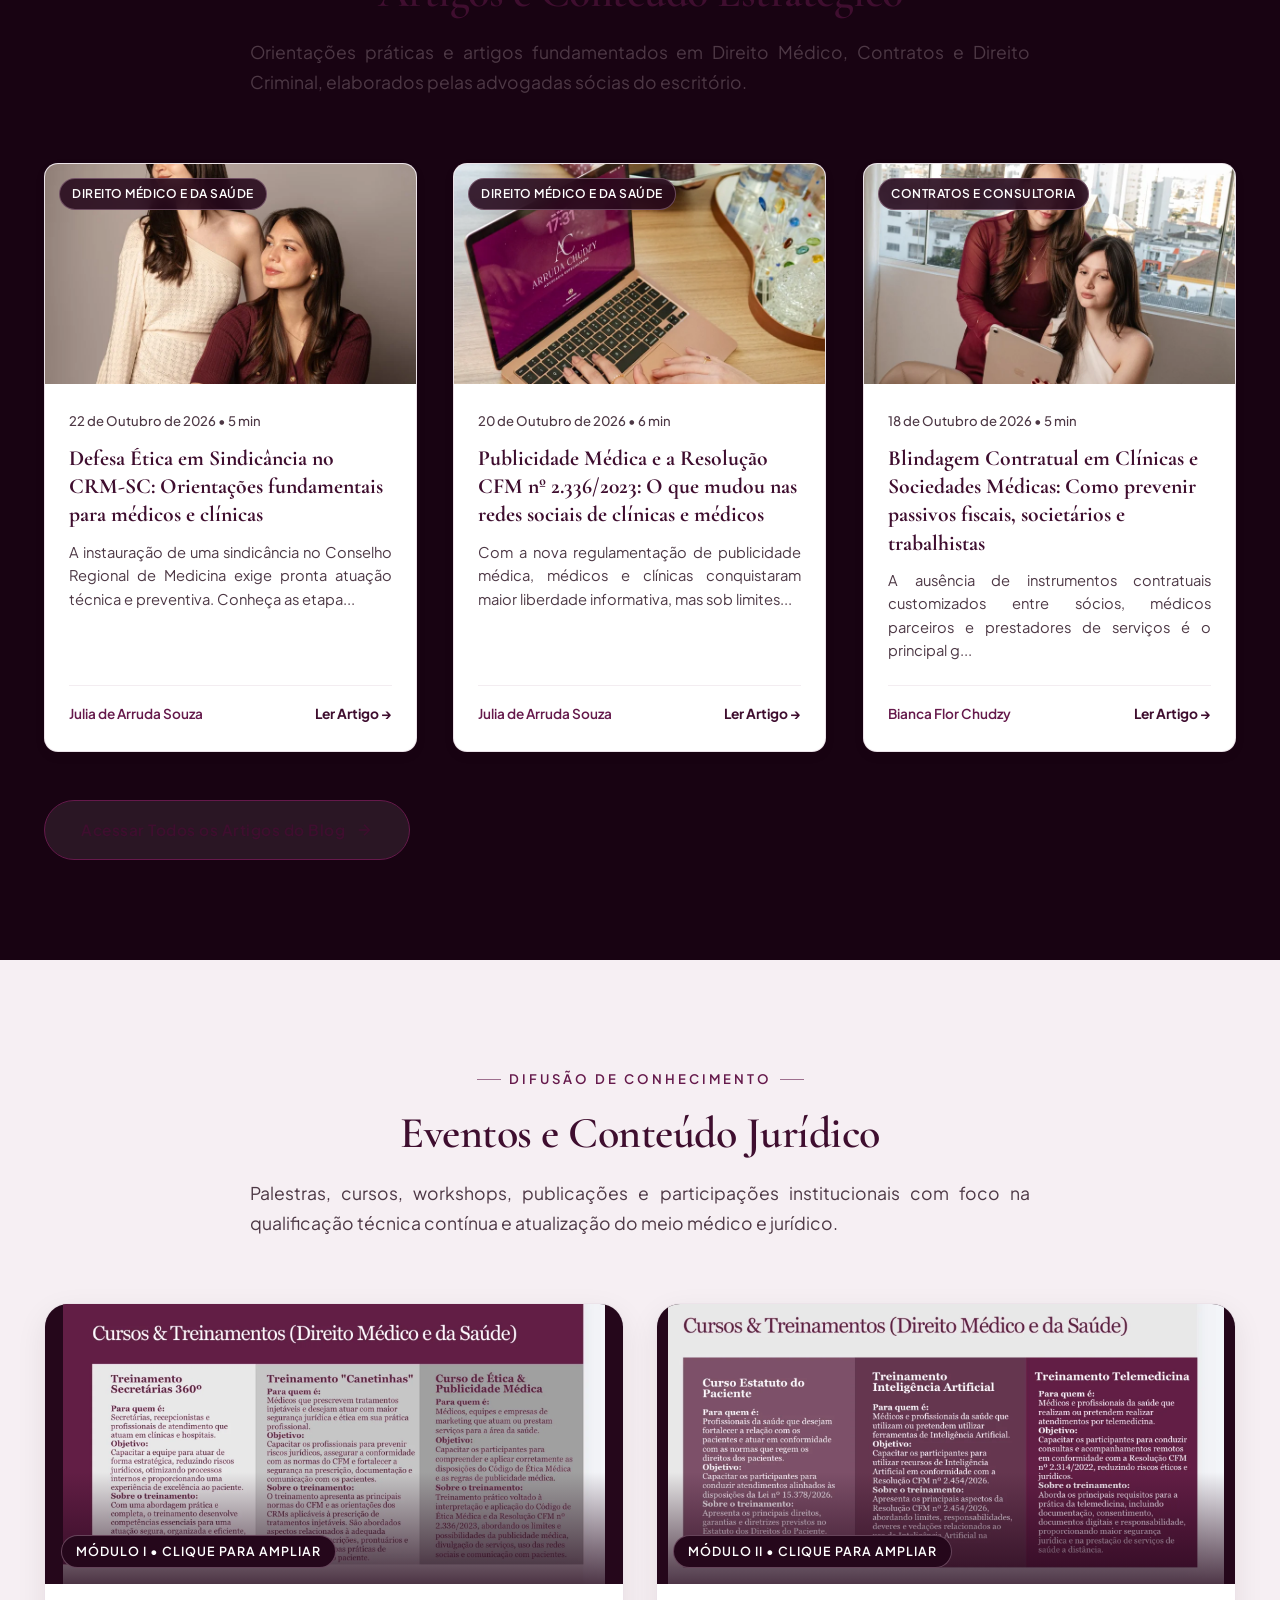
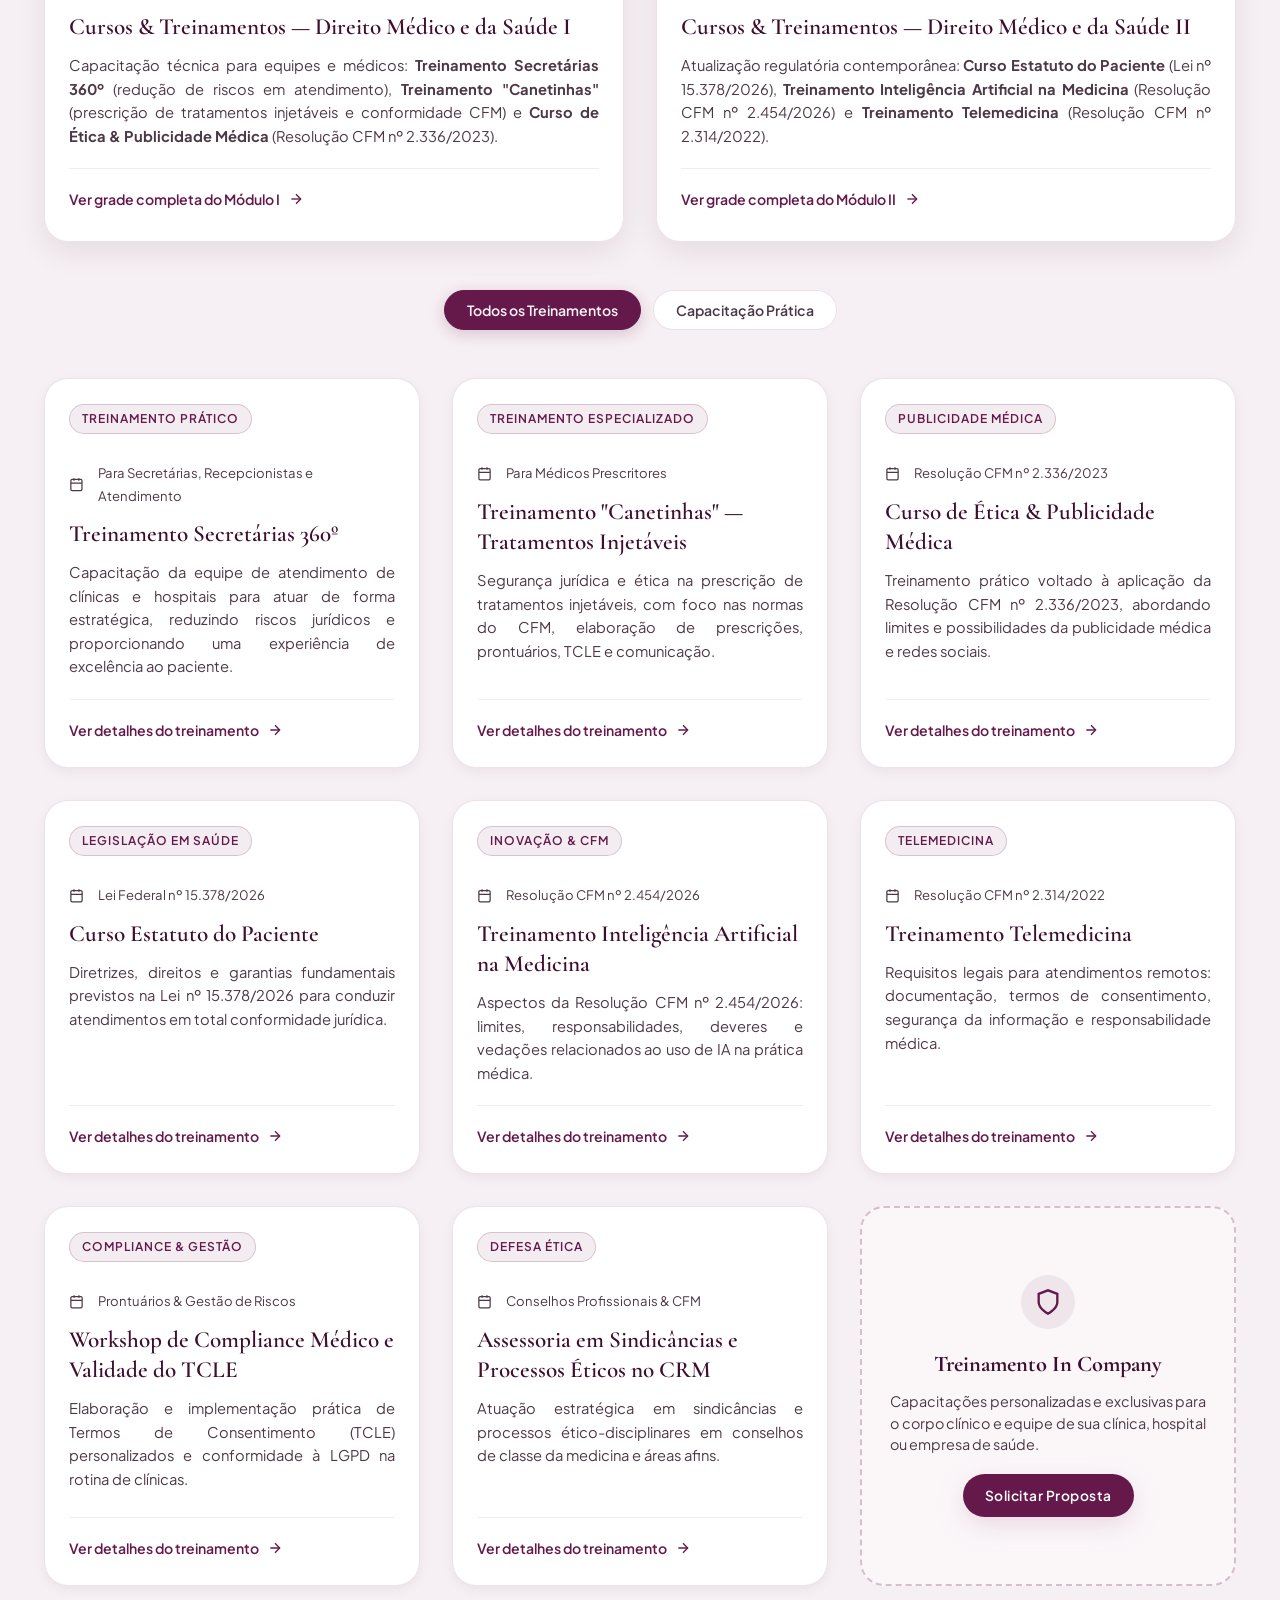
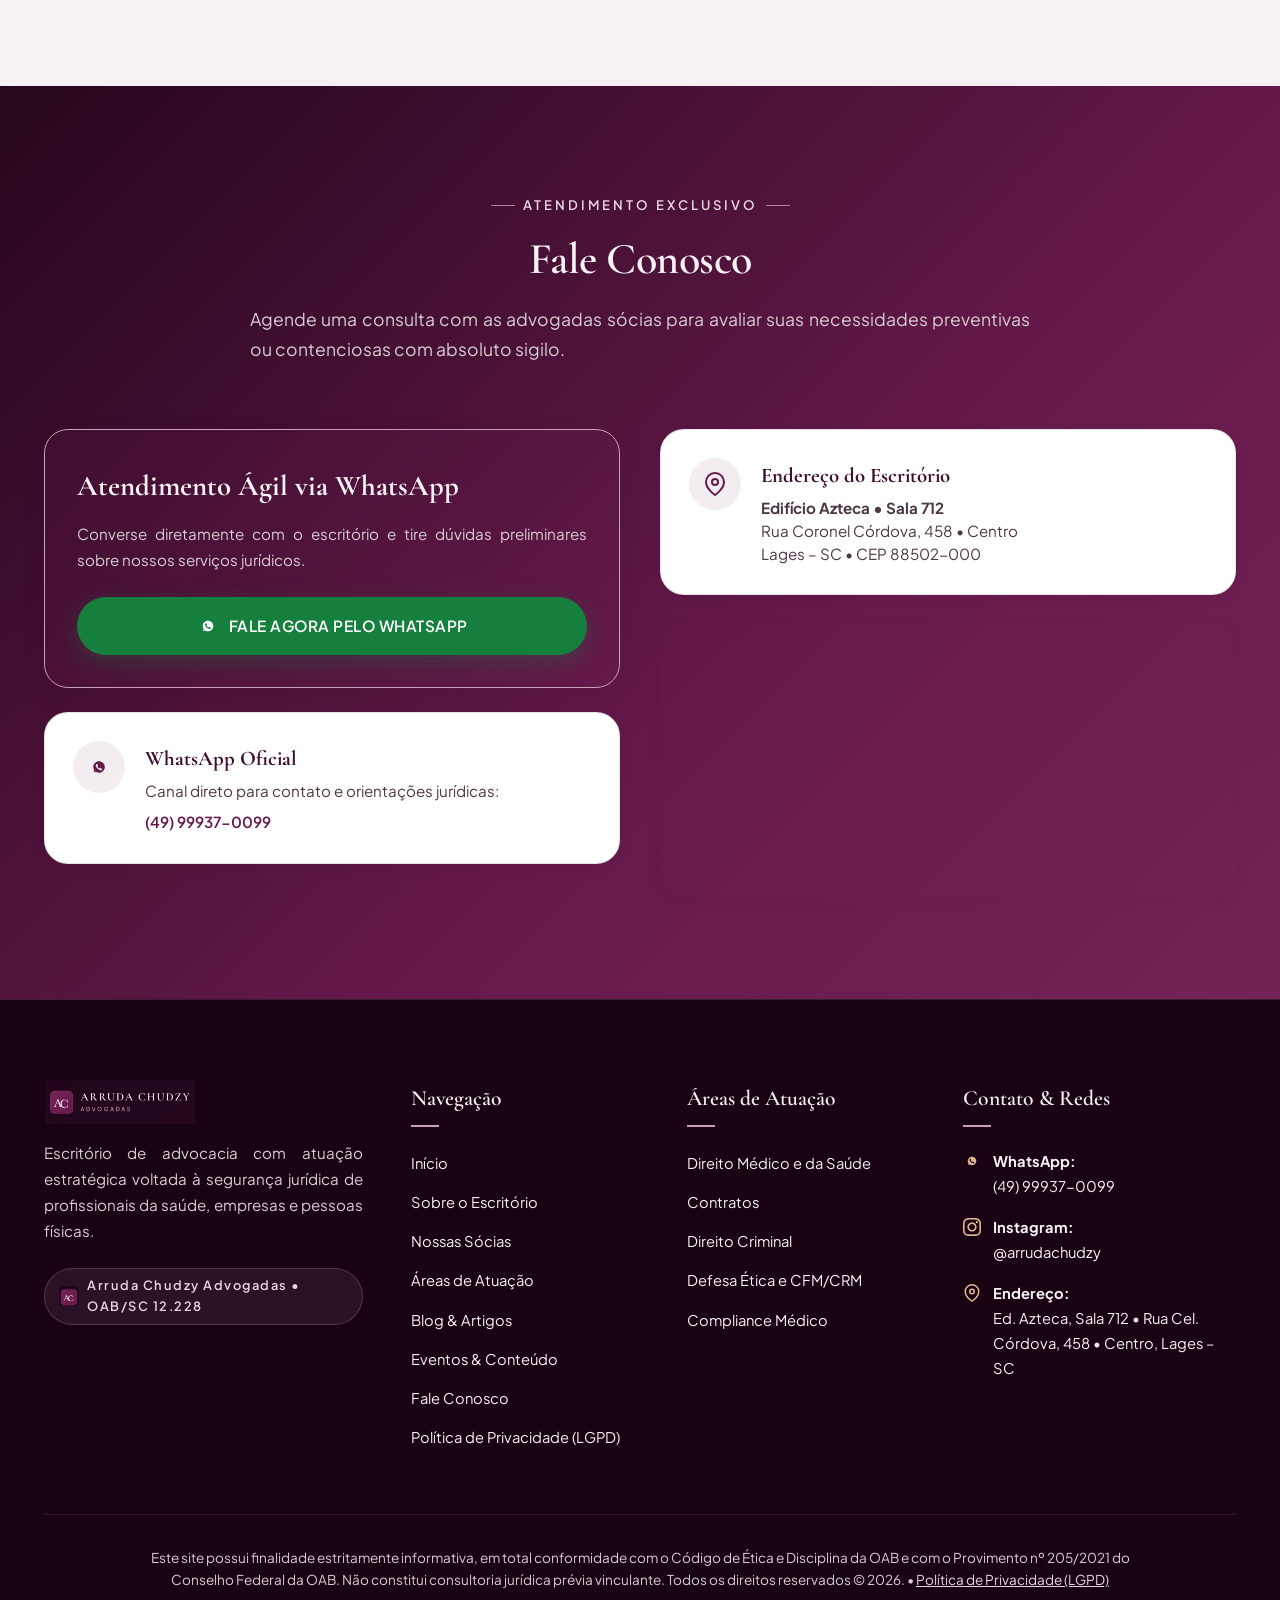
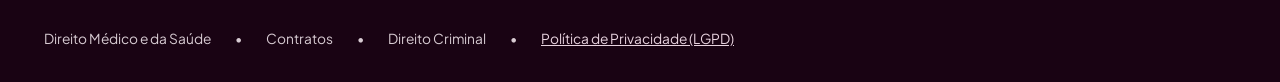
==== commit bae7f4e6: "feat(blog): implement blog system with /admin CMS, static generator, and 4 initial articles" ====
--- a/index.html
+++ b/index.html
@@ -126,6 +126,7 @@
         <a href="#inicio" class="nav-link active">Início</a>
         <a href="#socias" class="nav-link">Sócias</a>
         <a href="#atuacao" class="nav-link">Áreas de Atuação</a>
+        <a href="#artigos" class="nav-link">Artigos</a>
         <a href="#eventos" class="nav-link">Eventos</a>
         <a href="#contato" class="nav-link">Contato</a>
       </nav>
@@ -429,6 +430,89 @@
               <svg width="18" height="18" viewBox="0 0 24 24" fill="none" stroke="currentColor" stroke-width="2"><line x1="5" y1="12" x2="19" y2="12"></line><polyline points="12 5 19 12 12 19"></polyline></svg>
             </a>
           </article>
+        </div>
+      </div>
+    </section>
+
+    <!-- =====================================================================
+         ARTIGOS & CONTEÚDO JURÍDICO (BLOG)
+         ===================================================================== -->
+    <section id="artigos" class="section" data-fx-fundo="#FAF6F8" data-fx-tinta="#25071B">
+      <div class="container">
+        <div class="section-header" data-fx="subir">
+          <div class="section-tag">Análises &amp; Atualizações</div>
+          <h2 class="section-title">Artigos e Conteúdo Estratégico</h2>
+          <p class="section-subtitle">
+            Orientações práticas e artigos fundamentados em Direito Médico, Contratos e Direito Criminal, elaborados pelas advogadas sócias do escritório.
+          </p>
+        </div>
+
+        <div class="blog-grid" style="margin-top: 40px;">
+          
+          <article class="blog-card" data-fx="subir">
+            <a href="artigos/defesa-sindicancia-crm-sc.html" class="blog-card-media" aria-label="Ler artigo: Defesa Ética em Sindicância no CRM-SC: Orientações fundamentais para médicos e clínicas">
+              <img src="assets/images/posts/defesa-sindicancia-crm-sc.webp" alt="Defesa Ética em Sindicância no CRM-SC: Orientações fundamentais para médicos e clínicas" width="400" height="240" loading="lazy">
+              <span class="blog-category-badge">Direito Médico e da Saúde</span>
+            </a>
+            <div class="blog-card-body">
+              <div class="blog-card-meta">
+                <span>22 de Outubro de 2026</span> &bull; <span>5 min</span>
+              </div>
+              <h3 class="blog-card-title">
+                <a href="artigos/defesa-sindicancia-crm-sc.html">Defesa Ética em Sindicância no CRM-SC: Orientações fundamentais para médicos e clínicas</a>
+              </h3>
+              <p class="blog-card-excerpt">A instauração de uma sindicância no Conselho Regional de Medicina exige pronta atuação técnica e preventiva. Conheça as etapa...</p>
+              <div class="blog-card-footer">
+                <span class="blog-author-name">Julia de Arruda Souza</span>
+                <a href="artigos/defesa-sindicancia-crm-sc.html" class="blog-read-more">Ler Artigo &rarr;</a>
+              </div>
+            </div>
+          </article>
+          <article class="blog-card" data-fx="subir">
+            <a href="artigos/publicidade-medica-resolucao-cfm-2336.html" class="blog-card-media" aria-label="Ler artigo: Publicidade Médica e a Resolução CFM nº 2.336/2023: O que mudou nas redes sociais de clínicas e médicos">
+              <img src="assets/images/posts/publicidade-medica-resolucao-cfm-2336.webp" alt="Publicidade Médica e a Resolução CFM nº 2.336/2023: O que mudou nas redes sociais de clínicas e médicos" width="400" height="240" loading="lazy">
+              <span class="blog-category-badge">Direito Médico e da Saúde</span>
+            </a>
+            <div class="blog-card-body">
+              <div class="blog-card-meta">
+                <span>20 de Outubro de 2026</span> &bull; <span>6 min</span>
+              </div>
+              <h3 class="blog-card-title">
+                <a href="artigos/publicidade-medica-resolucao-cfm-2336.html">Publicidade Médica e a Resolução CFM nº 2.336/2023: O que mudou nas redes sociais de clínicas e médicos</a>
+              </h3>
+              <p class="blog-card-excerpt">Com a nova regulamentação de publicidade médica, médicos e clínicas conquistaram maior liberdade informativa, mas sob limites...</p>
+              <div class="blog-card-footer">
+                <span class="blog-author-name">Julia de Arruda Souza</span>
+                <a href="artigos/publicidade-medica-resolucao-cfm-2336.html" class="blog-read-more">Ler Artigo &rarr;</a>
+              </div>
+            </div>
+          </article>
+          <article class="blog-card" data-fx="subir">
+            <a href="artigos/blindagem-contratual-clinicas-sociedades-medicas.html" class="blog-card-media" aria-label="Ler artigo: Blindagem Contratual em Clínicas e Sociedades Médicas: Como prevenir passivos fiscais, societários e trabalhistas">
+              <img src="assets/images/posts/blindagem-contratual-clinicas-sociedades-medicas.webp" alt="Blindagem Contratual em Clínicas e Sociedades Médicas: Como prevenir passivos fiscais, societários e trabalhistas" width="400" height="240" loading="lazy">
+              <span class="blog-category-badge">Contratos e Consultoria</span>
+            </a>
+            <div class="blog-card-body">
+              <div class="blog-card-meta">
+                <span>18 de Outubro de 2026</span> &bull; <span>5 min</span>
+              </div>
+              <h3 class="blog-card-title">
+                <a href="artigos/blindagem-contratual-clinicas-sociedades-medicas.html">Blindagem Contratual em Clínicas e Sociedades Médicas: Como prevenir passivos fiscais, societários e trabalhistas</a>
+              </h3>
+              <p class="blog-card-excerpt">A ausência de instrumentos contratuais customizados entre sócios, médicos parceiros e prestadores de serviços é o principal g...</p>
+              <div class="blog-card-footer">
+                <span class="blog-author-name">Bianca Flor Chudzy</span>
+                <a href="artigos/blindagem-contratual-clinicas-sociedades-medicas.html" class="blog-read-more">Ler Artigo &rarr;</a>
+              </div>
+            </div>
+          </article>
+        </div>
+
+        <div class="text-center" style="margin-top: 48px;" data-fx="subir">
+          <a href="blog.html" class="btn btn-secondary" style="color: var(--color-primary-dark); border-color: var(--color-primary); padding: 16px 36px;">
+            <span>Acessar Todos os Artigos do Blog</span>
+            <svg width="18" height="18" viewBox="0 0 24 24" fill="none" stroke="currentColor" stroke-width="2"><line x1="5" y1="12" x2="19" y2="12"></line><polyline points="12 5 19 12 12 19"></polyline></svg>
+          </a>
         </div>
       </div>
     </section>
@@ -620,6 +704,7 @@
             <li class="footer-link-item"><a href="#sobre">Sobre o Escritório</a></li>
             <li class="footer-link-item"><a href="#socias">Nossas Sócias</a></li>
             <li class="footer-link-item"><a href="#atuacao">Áreas de Atuação</a></li>
+            <li class="footer-link-item"><a href="blog.html">Blog & Artigos</a></li>
             <li class="footer-link-item"><a href="#eventos">Eventos & Conteúdo</a></li>
             <li class="footer-link-item"><a href="#contato">Fale Conosco</a></li>
             <li class="footer-link-item"><a href="politica-de-privacidade.html">Política de Privacidade (LGPD)</a></li>
--- a/assets/css/style.css
+++ b/assets/css/style.css
@@ -2532,3 +2532,710 @@
   flex-wrap: wrap;
   transform: none !important;
 }
+
+
+/* ==========================================================================
+   BLOG HUB & ARTICLE DETAIL STYLES (INSTITUTIONAL LUXURY THEME)
+   ========================================================================== */
+
+/* Blog Hub Hero */
+.blog-hero-section {
+  padding-top: calc(var(--header-height) + 50px);
+  padding-bottom: 50px;
+  background: linear-gradient(180deg, rgba(37, 7, 27, 0.98) 0%, rgba(63, 14, 47, 0.95) 100%);
+  color: var(--color-text-light);
+  border-bottom: 1px solid rgba(201, 160, 184, 0.2);
+}
+
+.blog-hero-title {
+  font-family: var(--font-serif);
+  font-size: 3.2rem;
+  font-weight: 700;
+  color: #FFFFFF;
+  margin-bottom: 16px;
+  line-height: 1.15;
+}
+
+.blog-hero-sub {
+  font-size: 1.15rem;
+  color: var(--color-support);
+  max-width: 680px;
+  margin: 0 auto 36px;
+  line-height: 1.6;
+}
+
+/* Instant Search Input */
+.blog-search-wrapper {
+  position: relative;
+  max-width: 580px;
+  margin: 0 auto 32px;
+}
+
+.blog-search-wrapper .search-icon {
+  position: absolute;
+  left: 20px;
+  top: 50%;
+  transform: translateY(-50%);
+  color: var(--color-accent);
+  pointer-events: none;
+}
+
+.blog-search-input {
+  width: 100%;
+  padding: 16px 20px 16px 54px;
+  border-radius: var(--radius-full);
+  border: 1px solid rgba(201, 160, 184, 0.35);
+  background: rgba(255, 255, 255, 0.08);
+  backdrop-filter: blur(12px);
+  color: #FFFFFF;
+  font-size: 1rem;
+  outline: none;
+  transition: all var(--transition-fast);
+}
+
+.blog-search-input:focus {
+  background: rgba(255, 255, 255, 0.15);
+  border-color: var(--color-accent);
+  box-shadow: 0 0 25px rgba(201, 160, 184, 0.3);
+}
+
+.blog-search-input::placeholder {
+  color: rgba(248, 242, 245, 0.6);
+}
+
+/* Category Filters Bar */
+.blog-filters-bar {
+  display: flex;
+  align-items: center;
+  justify-content: center;
+  flex-wrap: wrap;
+  gap: 10px;
+}
+
+.blog-filter-btn {
+  padding: 10px 22px;
+  border-radius: var(--radius-full);
+  font-size: 0.88rem;
+  font-weight: 600;
+  color: var(--color-support);
+  background: rgba(255, 255, 255, 0.06);
+  border: 1px solid rgba(201, 160, 184, 0.25);
+  transition: all var(--transition-fast);
+  cursor: pointer;
+}
+
+.blog-filter-btn:hover {
+  color: #FFFFFF;
+  background: rgba(201, 160, 184, 0.2);
+  border-color: var(--color-accent);
+  transform: translateY(-2px);
+}
+
+.blog-filter-btn.active {
+  color: var(--color-primary-dark);
+  background: #FFFFFF;
+  border-color: #FFFFFF;
+  box-shadow: 0 4px 15px rgba(255, 255, 255, 0.25);
+}
+
+/* Blog Main Content & Grid */
+.blog-main-content {
+  padding: 70px 0 100px;
+  background: var(--color-bg-light);
+}
+
+.blog-grid {
+  display: grid;
+  grid-template-columns: repeat(3, 1fr);
+  gap: 36px;
+}
+
+/* Blog Card */
+.blog-card {
+  background: #FFFFFF;
+  border-radius: var(--radius-md);
+  border: 1px solid var(--color-border-light);
+  overflow: hidden;
+  box-shadow: var(--shadow-sm);
+  display: flex;
+  flex-direction: column;
+  transition: all var(--transition-normal);
+}
+
+.blog-card:hover {
+  transform: translateY(-8px);
+  box-shadow: var(--shadow-lg);
+  border-color: var(--color-accent);
+}
+
+.blog-card-media {
+  position: relative;
+  display: block;
+  width: 100%;
+  height: 220px;
+  overflow: hidden;
+  background: #25071B;
+}
+
+.blog-card-media img {
+  width: 100%;
+  height: 100%;
+  object-fit: cover;
+  transition: transform 0.6s cubic-bezier(0.25, 1, 0.5, 1);
+}
+
+.blog-card:hover .blog-card-media img {
+  transform: scale(1.06);
+}
+
+.blog-category-badge {
+  position: absolute;
+  top: 14px;
+  left: 14px;
+  background: rgba(37, 7, 27, 0.88);
+  backdrop-filter: blur(8px);
+  color: #FFFFFF;
+  font-size: 0.75rem;
+  font-weight: 600;
+  letter-spacing: 0.5px;
+  text-transform: uppercase;
+  padding: 5px 12px;
+  border-radius: var(--radius-full);
+  border: 1px solid rgba(201, 160, 184, 0.4);
+}
+
+.blog-card-body {
+  padding: 26px 24px;
+  display: flex;
+  flex-direction: column;
+  flex-grow: 1;
+}
+
+.blog-card-meta {
+  font-size: 0.82rem;
+  color: var(--color-text-muted);
+  font-weight: 500;
+  margin-bottom: 12px;
+}
+
+.blog-card-title {
+  font-family: var(--font-serif);
+  font-size: 1.35rem;
+  font-weight: 700;
+  line-height: 1.3;
+  margin-bottom: 12px;
+  color: var(--color-primary-dark);
+}
+
+.blog-card-title a {
+  color: inherit;
+  transition: color var(--transition-fast);
+}
+
+.blog-card-title a:hover {
+  color: var(--color-secondary);
+}
+
+.blog-card-excerpt {
+  font-size: 0.92rem;
+  color: var(--color-text-muted);
+  line-height: 1.6;
+  margin-bottom: 22px;
+  flex-grow: 1;
+}
+
+.blog-card-footer {
+  display: flex;
+  align-items: center;
+  justify-content: space-between;
+  padding-top: 16px;
+  border-top: 1px solid rgba(101, 25, 75, 0.08);
+}
+
+.blog-author-name {
+  font-size: 0.85rem;
+  font-weight: 600;
+  color: var(--color-primary);
+}
+
+.blog-read-more {
+  font-size: 0.86rem;
+  font-weight: 700;
+  color: var(--color-primary-dark);
+  transition: all var(--transition-fast);
+}
+
+.blog-read-more:hover {
+  color: var(--color-secondary);
+  transform: translateX(3px);
+}
+
+/* Empty Search Results */
+.blog-no-results {
+  text-align: center;
+  padding: 60px 20px;
+  background: #FFFFFF;
+  border-radius: var(--radius-md);
+  border: 1px solid var(--color-border-light);
+  margin: 30px auto;
+  max-width: 580px;
+}
+
+.blog-no-results h3 {
+  font-family: var(--font-serif);
+  font-size: 1.8rem;
+  color: var(--color-primary-dark);
+  margin-bottom: 10px;
+}
+
+.blog-no-results p {
+  color: var(--color-text-muted);
+  font-size: 0.95rem;
+}
+
+/* CTA Banner in Blog Hub */
+.blog-contact-cta-banner {
+  margin-top: 60px;
+  background: linear-gradient(135deg, var(--color-primary-dark) 0%, var(--color-primary) 100%);
+  color: var(--color-text-light);
+  border-radius: var(--radius-lg);
+  padding: 40px 48px;
+  display: flex;
+  align-items: center;
+  justify-content: space-between;
+  gap: 32px;
+  box-shadow: var(--shadow-md);
+  border: 1px solid rgba(201, 160, 184, 0.3);
+}
+
+.cta-banner-text h3 {
+  font-family: var(--font-serif);
+  font-size: 1.85rem;
+  margin-bottom: 8px;
+  color: #FFFFFF;
+}
+
+.cta-banner-text p {
+  color: var(--color-support);
+  font-size: 0.98rem;
+  line-height: 1.5;
+  max-width: 600px;
+}
+
+/* ==========================================================================
+   INDIVIDUAL ARTICLE DETAIL PAGE
+   ========================================================================== */
+.article-page-body {
+  background: var(--color-bg-light);
+}
+
+.article-detail-page {
+  padding-top: calc(var(--header-height) + 36px);
+  padding-bottom: 90px;
+}
+
+.article-layout-container {
+  max-width: 860px;
+  margin: 0 auto;
+}
+
+/* Breadcrumbs */
+.article-breadcrumbs {
+  display: flex;
+  align-items: center;
+  gap: 8px;
+  font-size: 0.86rem;
+  color: var(--color-text-muted);
+  margin-bottom: 24px;
+}
+
+.article-breadcrumbs a {
+  color: var(--color-primary);
+  font-weight: 500;
+  transition: color var(--transition-fast);
+}
+
+.article-breadcrumbs a:hover {
+  color: var(--color-secondary);
+  text-decoration: underline;
+}
+
+.bc-sep {
+  color: rgba(101, 25, 75, 0.3);
+}
+
+.bc-current {
+  color: var(--color-text-muted);
+  font-weight: 600;
+}
+
+/* Article Header Block */
+.article-header-block {
+  margin-bottom: 32px;
+}
+
+.article-category-pill {
+  display: inline-block;
+  background: rgba(101, 25, 75, 0.08);
+  color: var(--color-primary);
+  font-size: 0.8rem;
+  font-weight: 700;
+  text-transform: uppercase;
+  letter-spacing: 1px;
+  padding: 6px 16px;
+  border-radius: var(--radius-full);
+  margin-bottom: 16px;
+  border: 1px solid rgba(101, 25, 75, 0.18);
+}
+
+.article-main-title {
+  font-family: var(--font-serif);
+  font-size: 2.8rem;
+  font-weight: 700;
+  line-height: 1.2;
+  color: var(--color-primary-dark);
+  margin-bottom: 18px;
+}
+
+.article-excerpt-lead {
+  font-size: 1.18rem;
+  color: var(--color-text-muted);
+  line-height: 1.65;
+  margin-bottom: 28px;
+  font-weight: 400;
+}
+
+/* Meta Bar */
+.article-meta-bar {
+  display: flex;
+  align-items: center;
+  flex-wrap: wrap;
+  gap: 18px;
+  padding: 16px 0;
+  border-top: 1px solid var(--color-border-light);
+  border-bottom: 1px solid var(--color-border-light);
+  margin-bottom: 20px;
+}
+
+.article-author-avatar-wrap {
+  flex-shrink: 0;
+}
+
+.article-author-avatar {
+  border-radius: 50%;
+  border: 2px solid var(--color-accent);
+  display: block;
+}
+
+.article-author-info {
+  display: flex;
+  flex-direction: column;
+  gap: 2px;
+  flex-grow: 1;
+}
+
+.article-author-name {
+  font-weight: 700;
+  font-size: 1rem;
+  color: var(--color-primary-dark);
+}
+
+.oab-tag {
+  display: inline-block;
+  font-size: 0.75rem;
+  font-weight: 600;
+  background: var(--color-primary);
+  color: #FFFFFF;
+  padding: 2px 8px;
+  border-radius: 4px;
+  margin-left: 6px;
+}
+
+.article-author-sub {
+  font-size: 0.82rem;
+  color: var(--color-text-muted);
+}
+
+.article-date-read-info {
+  font-size: 0.86rem;
+  color: var(--color-text-muted);
+}
+
+.meta-dot {
+  margin: 0 4px;
+}
+
+/* Share Strip */
+.article-share-strip {
+  display: flex;
+  align-items: center;
+  gap: 12px;
+  margin-bottom: 32px;
+}
+
+.share-label {
+  font-size: 0.86rem;
+  font-weight: 600;
+  color: var(--color-text-muted);
+}
+
+.share-btn {
+  display: inline-flex;
+  align-items: center;
+  gap: 8px;
+  padding: 8px 16px;
+  border-radius: var(--radius-full);
+  font-size: 0.84rem;
+  font-weight: 600;
+  text-decoration: none;
+  cursor: pointer;
+  border: none;
+  transition: all var(--transition-fast);
+}
+
+.share-wa {
+  background: #15803D;
+  color: #FFFFFF;
+}
+
+.share-wa:hover {
+  background: #166534;
+  color: #FFFFFF;
+  transform: translateY(-2px);
+}
+
+.share-li {
+  background: #0A66C2;
+  color: #FFFFFF;
+}
+
+.share-li:hover {
+  background: #084e96;
+  color: #FFFFFF;
+  transform: translateY(-2px);
+}
+
+.share-copy {
+  background: #FFFFFF;
+  color: var(--color-primary-dark);
+  border: 1px solid var(--color-border-light);
+}
+
+.share-copy:hover {
+  background: var(--color-bg-light);
+  border-color: var(--color-primary);
+  transform: translateY(-2px);
+}
+
+/* Featured Media Frame */
+.article-featured-media {
+  border-radius: var(--radius-lg);
+  overflow: hidden;
+  box-shadow: var(--shadow-md);
+  margin-bottom: 44px;
+  background: #25071B;
+}
+
+.article-featured-img {
+  width: 100%;
+  height: auto;
+  max-height: 480px;
+  object-fit: cover;
+  display: block;
+}
+
+/* Article Content Typography */
+.article-body-content {
+  color: var(--color-text-dark);
+  font-size: 1.12rem;
+  line-height: 1.85;
+  margin-bottom: 60px;
+}
+
+.article-p {
+  margin-bottom: 22px;
+}
+
+.article-h2 {
+  font-family: var(--font-serif);
+  font-size: 2.1rem;
+  font-weight: 700;
+  color: var(--color-primary-dark);
+  margin-top: 44px;
+  margin-bottom: 18px;
+  line-height: 1.25;
+}
+
+.article-h3 {
+  font-family: var(--font-serif);
+  font-size: 1.6rem;
+  font-weight: 700;
+  color: var(--color-secondary);
+  margin-top: 36px;
+  margin-bottom: 14px;
+  line-height: 1.3;
+}
+
+.article-h4 {
+  font-family: var(--font-serif);
+  font-size: 1.3rem;
+  font-weight: 600;
+  color: var(--color-primary);
+  margin-top: 28px;
+  margin-bottom: 12px;
+}
+
+.article-quote {
+  border-left: 4px solid var(--color-primary);
+  background: rgba(101, 25, 75, 0.04);
+  padding: 22px 28px;
+  border-radius: 0 var(--radius-md) var(--radius-md) 0;
+  font-family: var(--font-serif);
+  font-size: 1.28rem;
+  font-style: italic;
+  color: var(--color-primary-dark);
+  margin: 32px 0;
+  line-height: 1.6;
+}
+
+.article-divider {
+  border: none;
+  height: 1px;
+  background: linear-gradient(90deg, transparent, rgba(101, 25, 75, 0.2), transparent);
+  margin: 40px 0;
+}
+
+.article-list,
+.article-ordered-list {
+  padding-left: 28px;
+  margin-bottom: 24px;
+}
+
+.article-list li,
+.article-ordered-list li {
+  margin-bottom: 10px;
+  line-height: 1.7;
+}
+
+.article-body-content a {
+  color: var(--color-primary);
+  text-decoration: underline;
+  font-weight: 600;
+  transition: color var(--transition-fast);
+}
+
+.article-body-content a:hover {
+  color: var(--color-secondary);
+}
+
+/* Author Bio Box */
+.article-author-bio-box {
+  background: #FFFFFF;
+  border-radius: var(--radius-lg);
+  border: 1px solid var(--color-border-light);
+  padding: 36px;
+  display: flex;
+  align-items: center;
+  gap: 28px;
+  box-shadow: var(--shadow-sm);
+  margin-bottom: 60px;
+}
+
+.bio-avatar {
+  border-radius: 50%;
+  border: 3px solid var(--color-accent);
+  flex-shrink: 0;
+}
+
+.bio-text-col {
+  flex-grow: 1;
+}
+
+.bio-written-by {
+  font-size: 0.78rem;
+  text-transform: uppercase;
+  letter-spacing: 1.5px;
+  color: var(--color-primary);
+  font-weight: 700;
+}
+
+.bio-name {
+  font-family: var(--font-serif);
+  font-size: 1.6rem;
+  color: var(--color-primary-dark);
+  margin: 4px 0 10px;
+}
+
+.oab-tag-inline {
+  font-size: 0.78rem;
+  font-family: var(--font-sans);
+  background: rgba(101, 25, 75, 0.1);
+  color: var(--color-primary);
+  padding: 2px 10px;
+  border-radius: var(--radius-full);
+  margin-left: 8px;
+}
+
+.bio-desc {
+  font-size: 0.94rem;
+  color: var(--color-text-muted);
+  line-height: 1.6;
+  margin-bottom: 20px;
+}
+
+.bio-actions {
+  display: flex;
+  align-items: center;
+  flex-wrap: wrap;
+  gap: 14px;
+}
+
+/* Related Articles Section */
+.related-articles-section {
+  padding-top: 40px;
+  border-top: 1px solid var(--color-border-light);
+}
+
+.related-section-title {
+  font-family: var(--font-serif);
+  font-size: 2.2rem;
+  color: var(--color-primary-dark);
+  text-align: center;
+}
+
+/* Responsive Rules for Blog */
+@media (max-width: 1080px) {
+  .blog-grid {
+    grid-template-columns: repeat(2, 1fr);
+  }
+}
+
+@media (max-width: 768px) {
+  .blog-hero-title {
+    font-size: 2.3rem;
+  }
+  .blog-grid {
+    grid-template-columns: 1fr;
+  }
+  .blog-contact-cta-banner {
+    flex-direction: column;
+    text-align: center;
+    padding: 32px 24px;
+  }
+  .article-main-title {
+    font-size: 2.1rem;
+  }
+  .article-meta-bar {
+    flex-direction: column;
+    align-items: flex-start;
+    gap: 12px;
+  }
+  .article-author-bio-box {
+    flex-direction: column;
+    text-align: center;
+    padding: 28px 20px;
+  }
+  .bio-actions {
+    justify-content: center;
+  }
+}
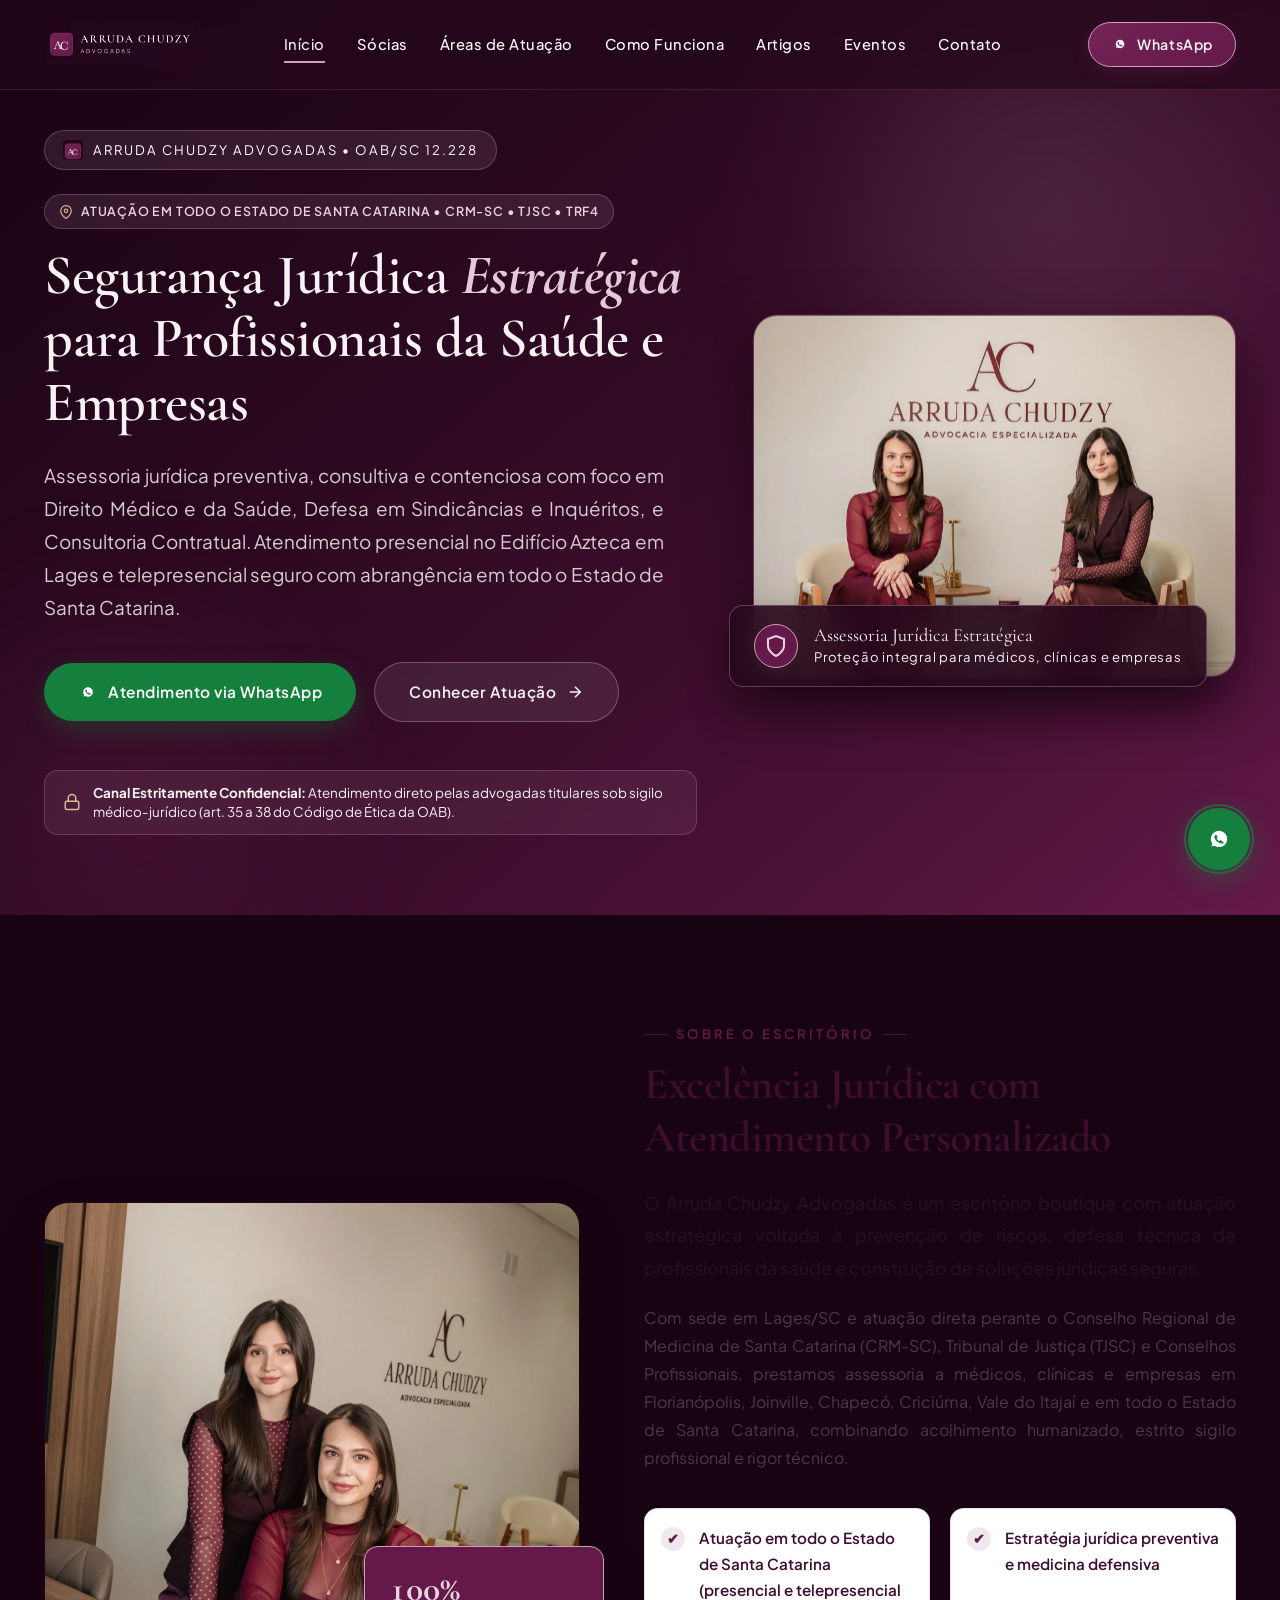
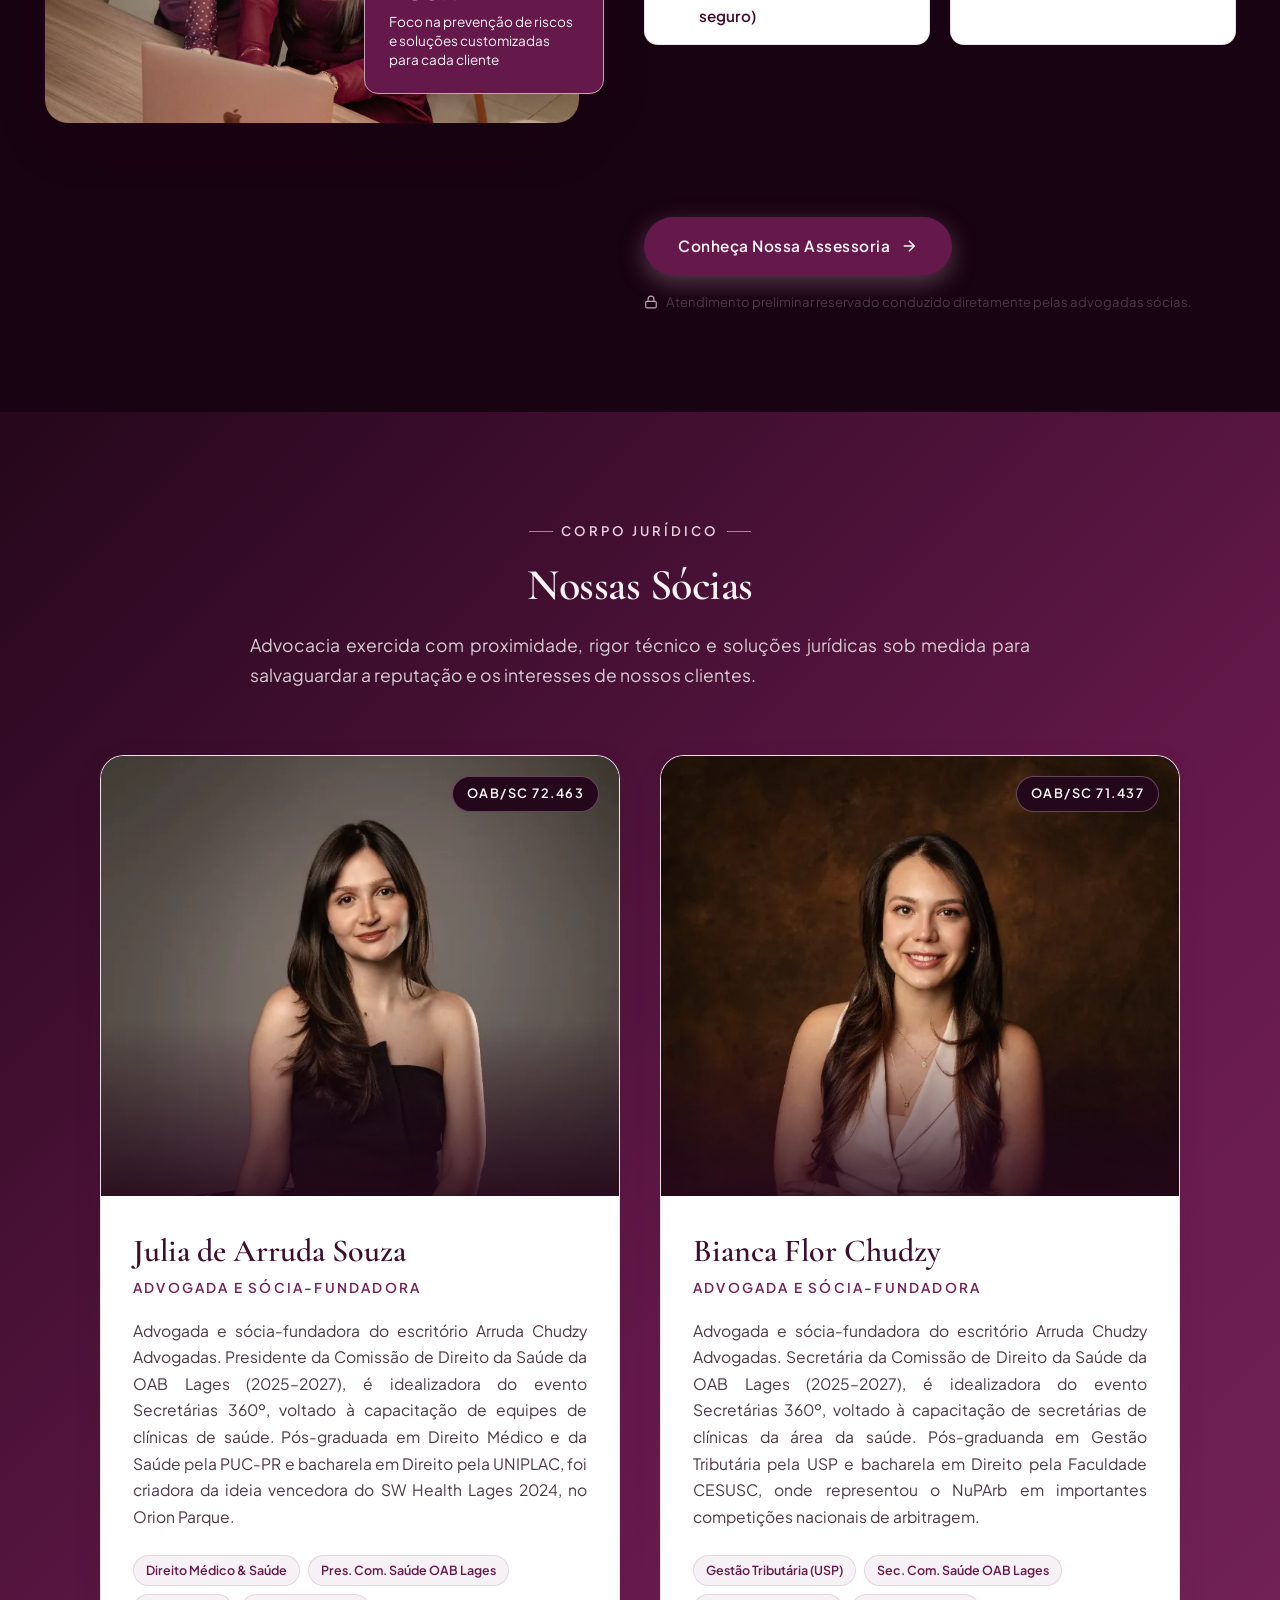
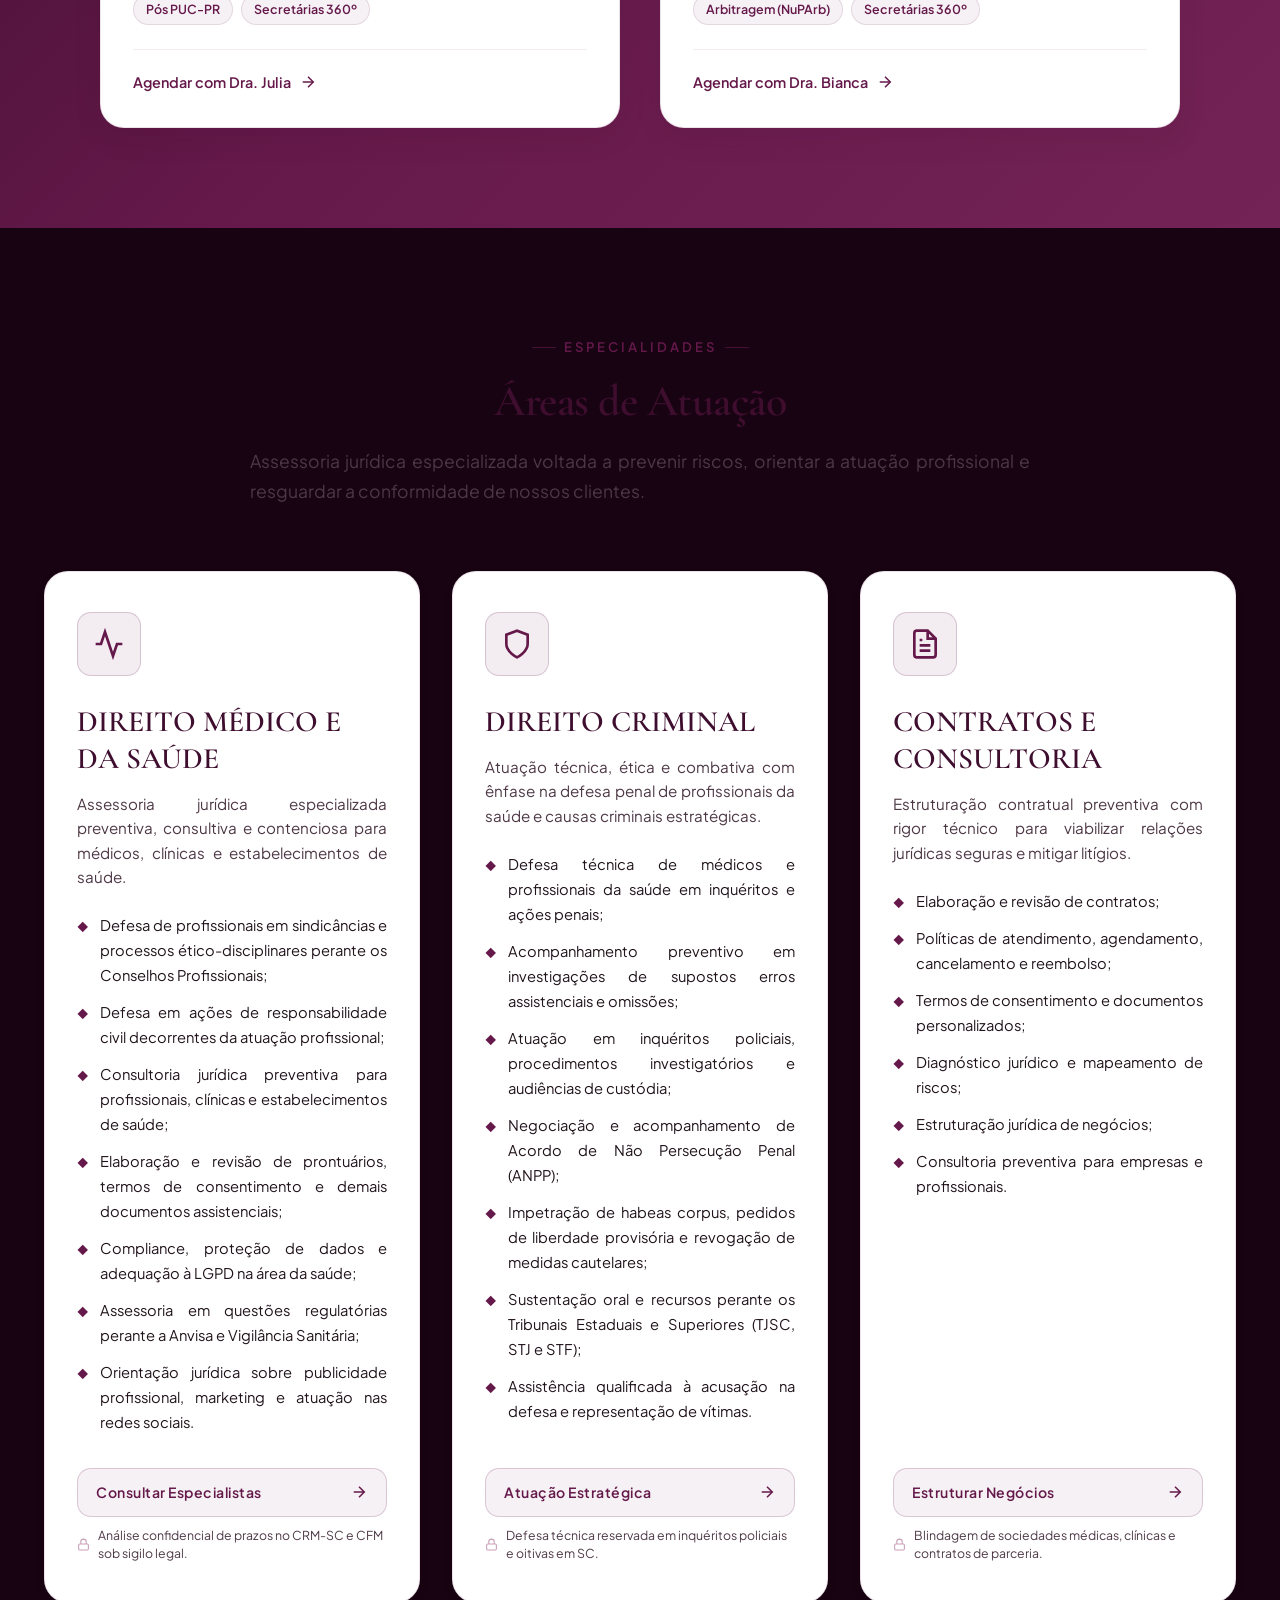
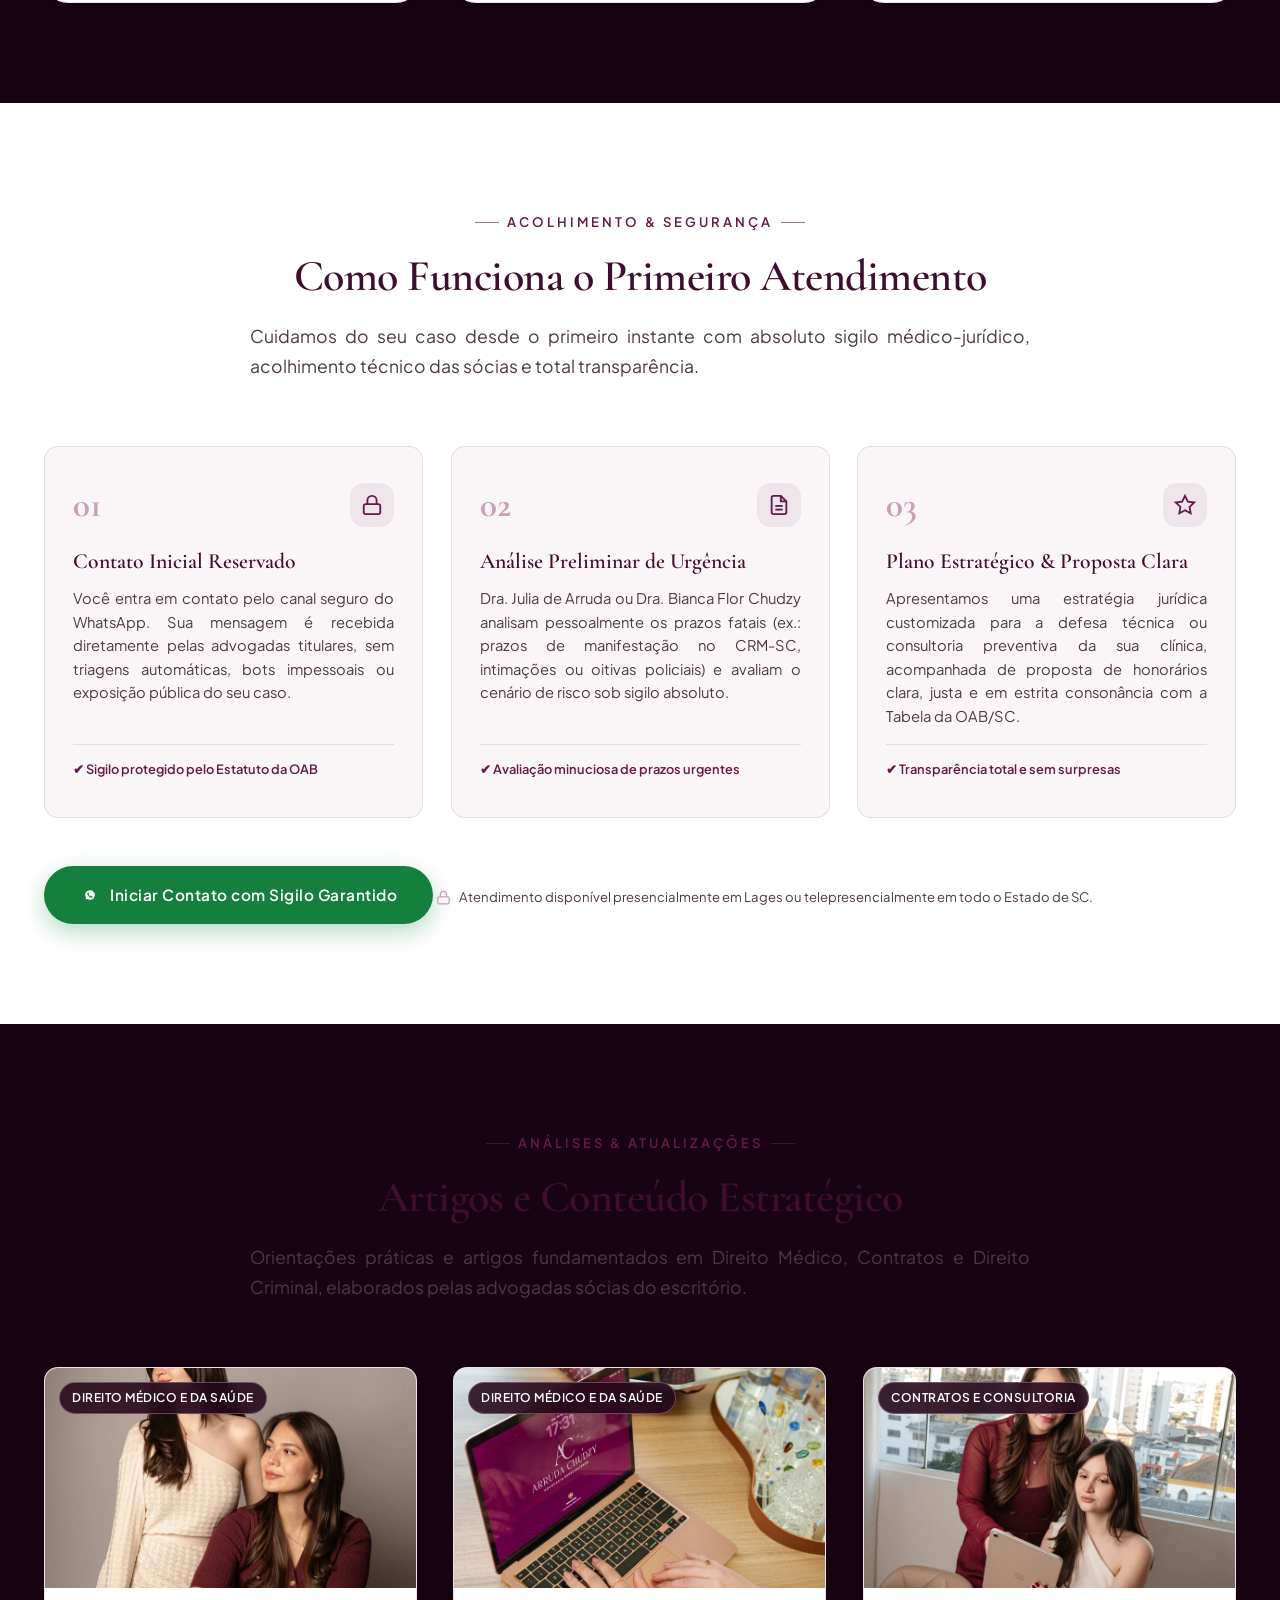
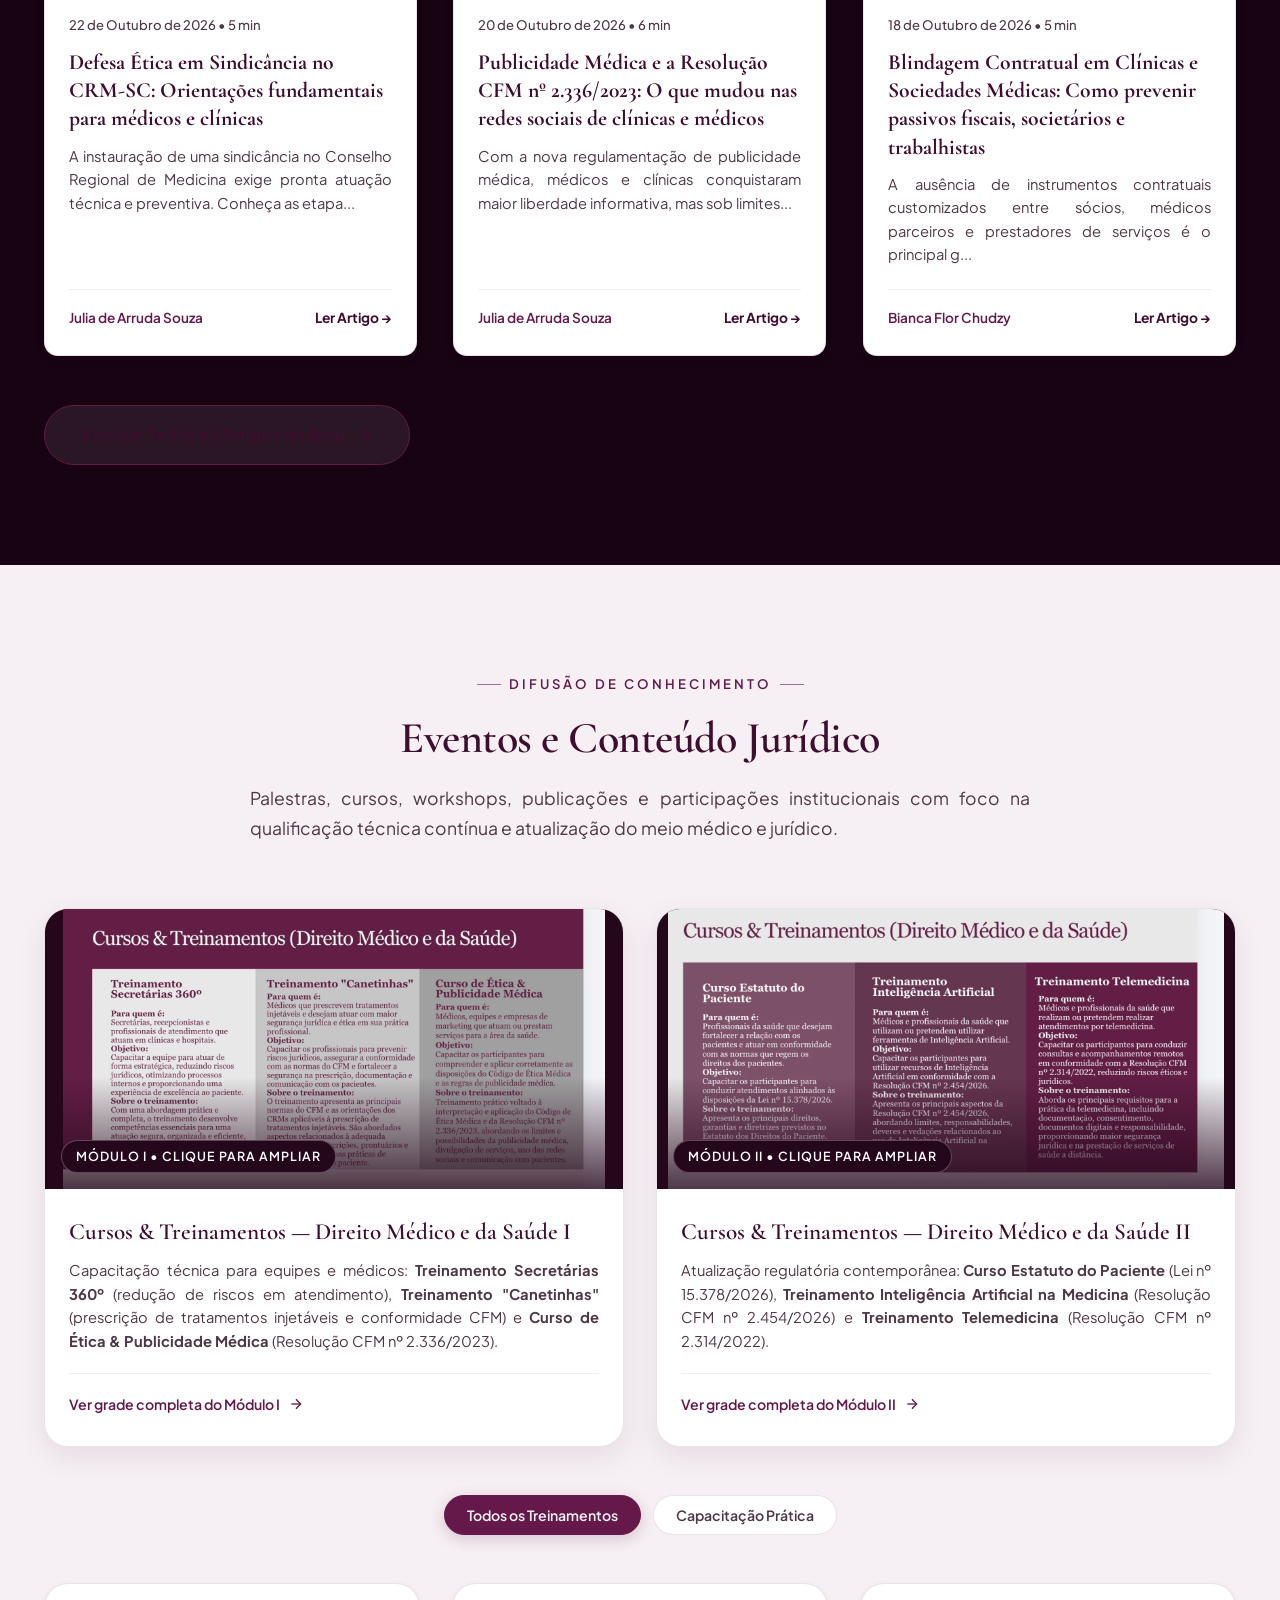
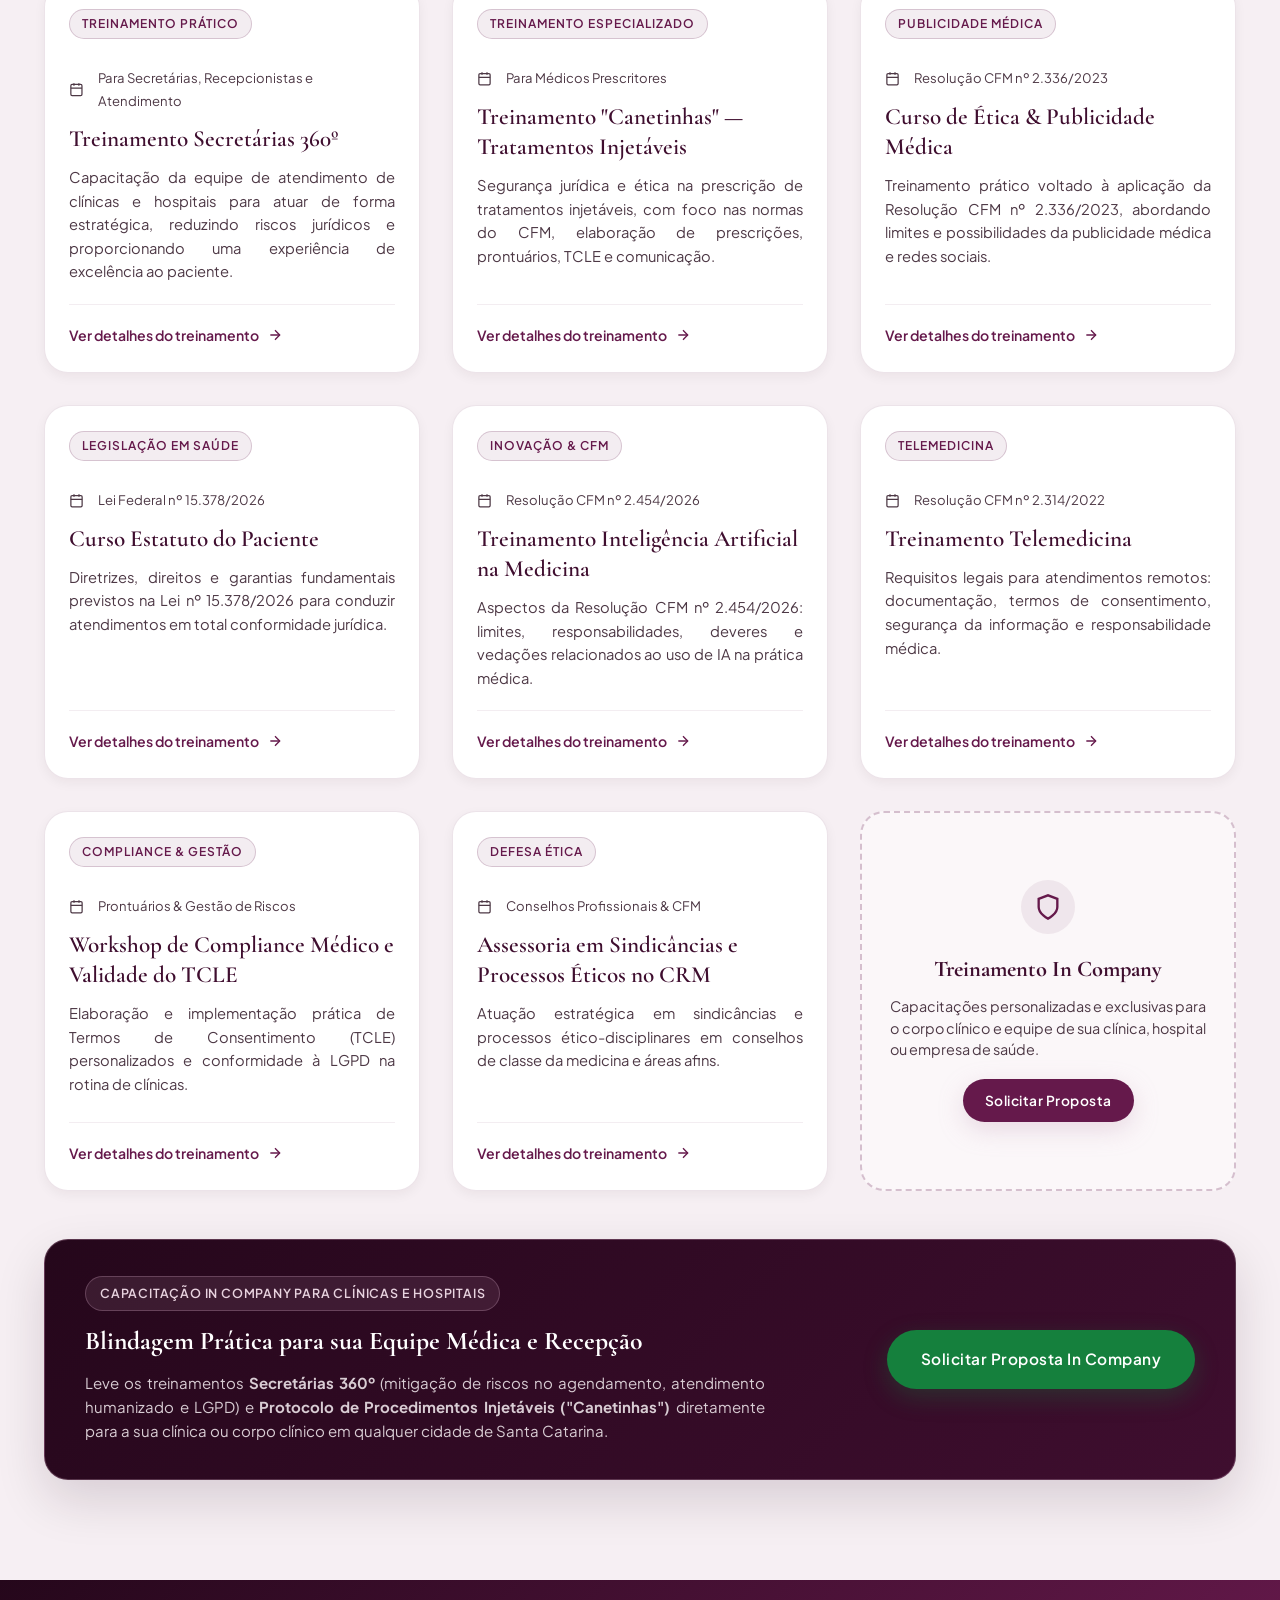
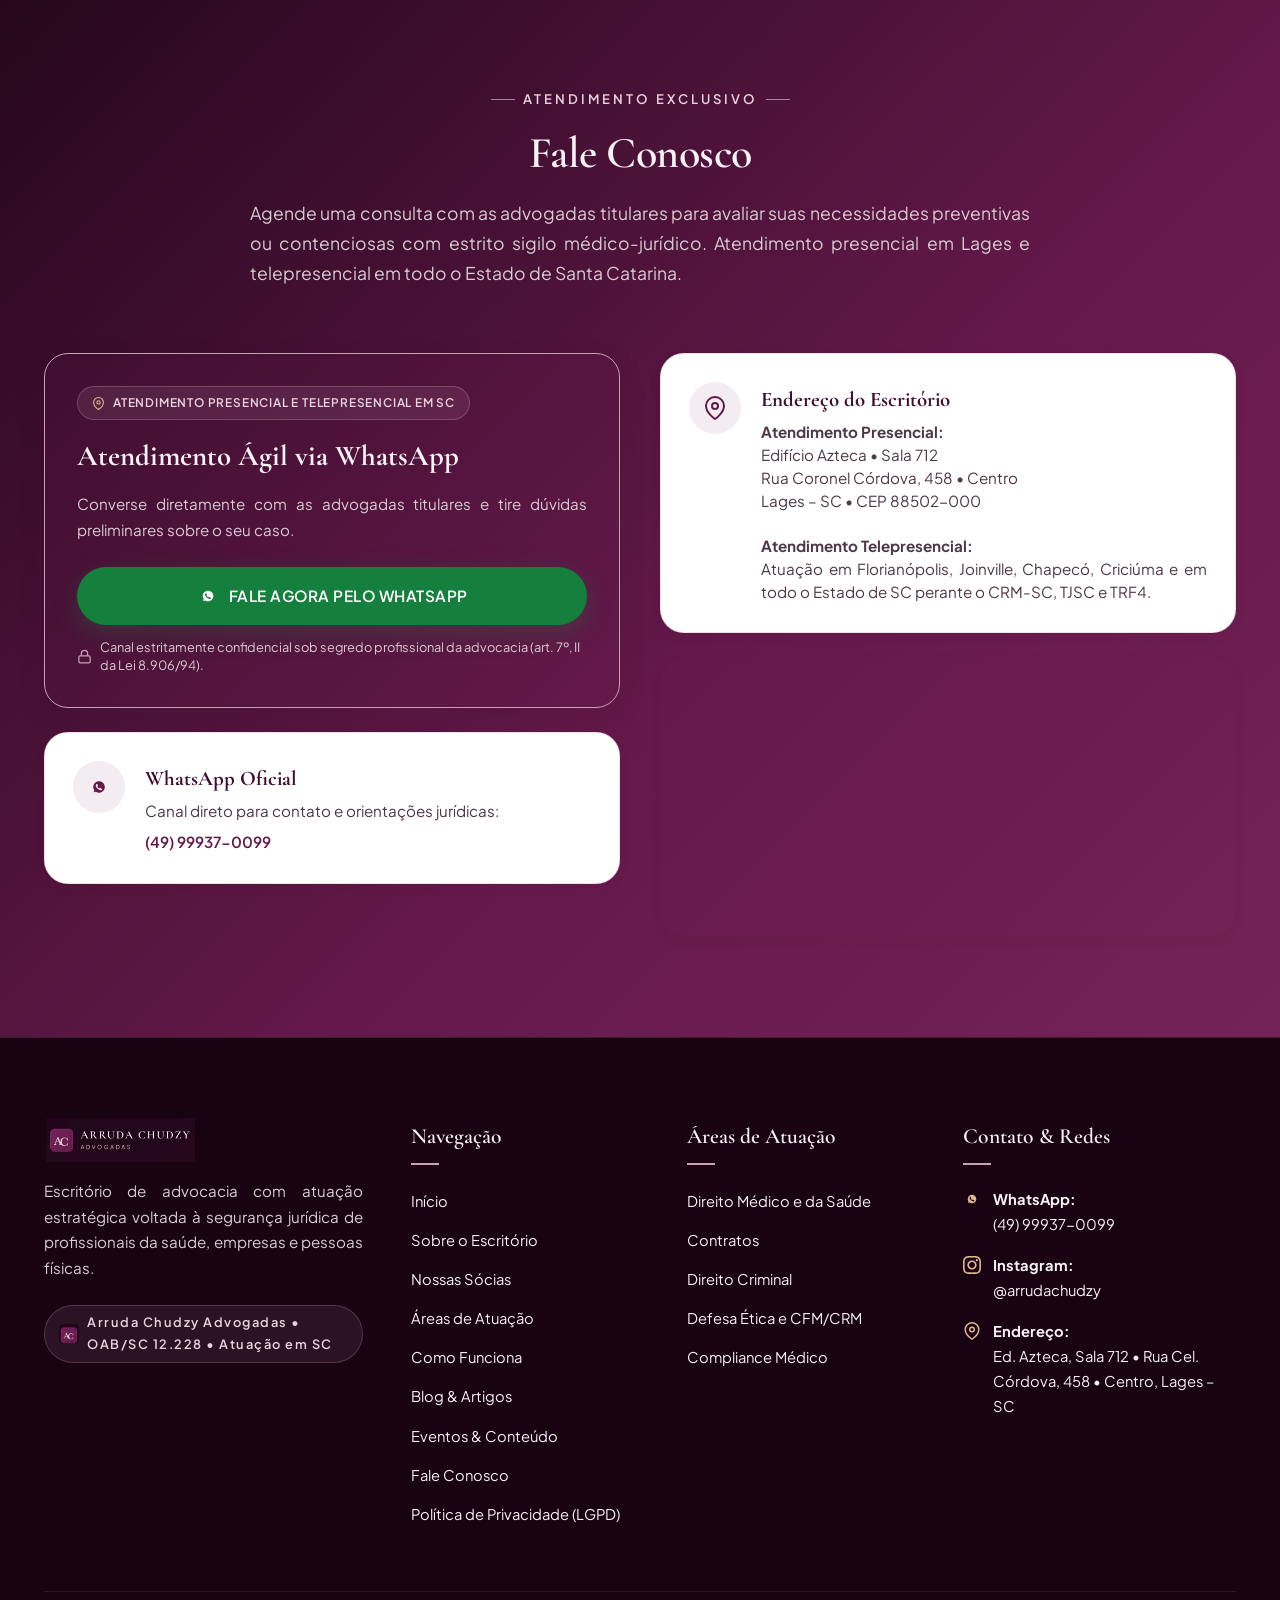
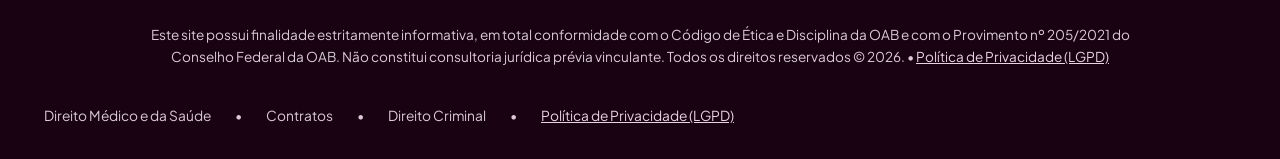
==== commit da130f06: "feat(cro): otimizacao de conversao baseada na simulacao mirofish (sigilo, escopo estadual, fluxo 3 p" ====
--- a/index.html
+++ b/index.html
@@ -126,6 +126,7 @@
         <a href="#inicio" class="nav-link active">Início</a>
         <a href="#socias" class="nav-link">Sócias</a>
         <a href="#atuacao" class="nav-link">Áreas de Atuação</a>
+        <a href="#como-funciona" class="nav-link">Como Funciona</a>
         <a href="#artigos" class="nav-link">Artigos</a>
         <a href="#eventos" class="nav-link">Eventos</a>
         <a href="#contato" class="nav-link">Contato</a>
@@ -167,12 +168,17 @@
             <span>Arruda Chudzy Advogadas &bull; OAB/SC 12.228</span>
           </div>
 
+          <div class="geo-coverage-pill" data-fx="surgir">
+            <svg width="14" height="14" viewBox="0 0 24 24" fill="none" stroke="currentColor" stroke-width="2"><path d="M21 10c0 7-9 13-9 13s-9-6-9-13a9 9 0 0 1 18 0z"></path><circle cx="12" cy="10" r="3"></circle></svg>
+            <span>Atuação em Todo o Estado de Santa Catarina &bull; CRM-SC &bull; TJSC &bull; TRF4</span>
+          </div>
+
           <h1 class="hero-title">
             Segurança Jurídica <span class="title-highlight">Estratégica</span> para Profissionais da Saúde e Empresas
           </h1>
 
           <p class="hero-subtitle">
-            Atuação especializada em Direito Médico e da Saúde, Contratos e Direito Criminal, oferecendo assessoria preventiva, consultiva e contenciosa pautada pelo rigor técnico, transparência e segurança jurídica.
+            Assessoria jurídica preventiva, consultiva e contenciosa com foco em Direito Médico e da Saúde, Defesa em Sindicâncias e Inquéritos, e Consultoria Contratual. Atendimento presencial no Edifício Azteca em Lages e telepresencial seguro com abrangência em todo o Estado de Santa Catarina.
           </p>
 
           <div class="hero-cta-group">
@@ -185,6 +191,11 @@
               <span>Conhecer Atuação</span>
               <svg width="18" height="18" viewBox="0 0 24 24" fill="none" stroke="currentColor" stroke-width="2"><line x1="5" y1="12" x2="19" y2="12"></line><polyline points="12 5 19 12 12 19"></polyline></svg>
             </a>
+          </div>
+
+          <div class="hero-secrecy-badge" data-fx="surgir" data-fx-atraso="400">
+            <svg width="18" height="18" viewBox="0 0 24 24" fill="none" stroke="currentColor" stroke-width="2"><rect x="3" y="11" width="18" height="11" rx="2" ry="2"></rect><path d="M7 11V7a5 5 0 0 1 10 0v4"></path></svg>
+            <span><strong>Canal Estritamente Confidencial:</strong> Atendimento direto pelas advogadas titulares sob sigilo médico-jurídico (art. 35 a 38 do Código de Ética da OAB).</span>
           </div>
         </div>
 
@@ -233,36 +244,42 @@
           <h2 class="section-title" data-fx="subir">Excelência Jurídica com Atendimento Personalizado</h2>
 
           <p class="about-lead-text" data-fx="surgir" data-fx-atraso="150">
-            O Arruda Chudzy Advogadas é um escritório com atuação estratégica voltada à prevenção de riscos, resolução de conflitos e construção de soluções jurídicas seguras.
+            O Arruda Chudzy Advogadas é um escritório boutique com atuação estratégica voltada à prevenção de riscos, defesa técnica de profissionais da saúde e construção de soluções jurídicas seguras.
           </p>
 
           <p class="about-secondary-text" data-fx="surgir" data-fx-atraso="250">
-            Com atendimento próximo e personalizado, presta assessoria especializada para profissionais da saúde, clínicas, empresas e pessoas físicas, sempre pautado pela ética, transparência e excelência técnica.
+            Com sede em Lages/SC e atuação direta perante o Conselho Regional de Medicina de Santa Catarina (CRM-SC), Tribunal de Justiça (TJSC) e Conselhos Profissionais, prestamos assessoria a médicos, clínicas e empresas em Florianópolis, Joinville, Chapecó, Criciúma, Vale do Itajaí e em todo o Estado de Santa Catarina, combinando acolhimento humanizado, estrito sigilo profissional e rigor técnico.
           </p>
 
           <div class="about-highlights-grid">
             <div class="highlight-item" data-fx="subir" data-fx-atraso="100">
               <span class="highlight-check-icon">&#10004;</span>
-              <span class="highlight-text">Atendimento personalizado</span>
+              <span class="highlight-text">Atuação em todo o Estado de Santa Catarina (presencial e telepresencial seguro)</span>
             </div>
             <div class="highlight-item" data-fx="subir" data-fx-atraso="200">
               <span class="highlight-check-icon">&#10004;</span>
-              <span class="highlight-text">Estratégia jurídica preventiva</span>
+              <span class="highlight-text">Estratégia jurídica preventiva e medicina defensiva</span>
             </div>
             <div class="highlight-item" data-fx="subir" data-fx-atraso="300">
               <span class="highlight-check-icon">&#10004;</span>
-              <span class="highlight-text">Atuação consultiva e contenciosa</span>
+              <span class="highlight-text">Atendimento direto pelas advogadas titulares</span>
             </div>
             <div class="highlight-item" data-fx="subir" data-fx-atraso="400">
               <span class="highlight-check-icon">&#10004;</span>
-              <span class="highlight-text">Compromisso com a técnica e a transparência</span>
-            </div>
-          </div>
-
-          <a href="https://wa.me/5549999370099" target="_blank" rel="noopener noreferrer" class="btn btn-primary" data-fx="subir" data-fx-atraso="500" style="background: var(--color-primary); color: var(--color-text-light);">
-            <span>Conheça Nossa Assessoria</span>
-            <svg width="18" height="18" viewBox="0 0 24 24" fill="none" stroke="currentColor" stroke-width="2"><line x1="5" y1="12" x2="19" y2="12"></line><polyline points="12 5 19 12 12 19"></polyline></svg>
-          </a>
+              <span class="highlight-text">Estrito sigilo médico-jurídico (art. 35 a 38 do CED-OAB)</span>
+            </div>
+          </div>
+
+          <div style="display: flex; flex-direction: column; align-items: flex-start; gap: 8px;">
+            <a href="https://wa.me/5549999370099" target="_blank" rel="noopener noreferrer" class="btn btn-primary" data-fx="subir" data-fx-atraso="500" style="background: var(--color-primary); color: var(--color-text-light);">
+              <span>Conheça Nossa Assessoria</span>
+              <svg width="18" height="18" viewBox="0 0 24 24" fill="none" stroke="currentColor" stroke-width="2"><line x1="5" y1="12" x2="19" y2="12"></line><polyline points="12 5 19 12 12 19"></polyline></svg>
+            </a>
+            <div class="secrecy-badge secrecy-badge-dark-text" data-fx="surgir" data-fx-atraso="600">
+              <svg width="14" height="14" viewBox="0 0 24 24" fill="none" stroke="currentColor" stroke-width="2"><rect x="3" y="11" width="18" height="11" rx="2" ry="2"></rect><path d="M7 11V7a5 5 0 0 1 10 0v4"></path></svg>
+              <span>Atendimento preliminar reservado conduzido diretamente pelas advogadas sócias.</span>
+            </div>
+          </div>
         </div>
       </div>
     </section>
@@ -382,6 +399,10 @@
               <span>Consultar Especialistas</span>
               <svg width="18" height="18" viewBox="0 0 24 24" fill="none" stroke="currentColor" stroke-width="2"><line x1="5" y1="12" x2="19" y2="12"></line><polyline points="12 5 19 12 12 19"></polyline></svg>
             </a>
+            <div class="secrecy-badge secrecy-badge-dark-text" style="font-size: 0.77rem; justify-content: center;">
+              <svg width="13" height="13" viewBox="0 0 24 24" fill="none" stroke="currentColor" stroke-width="2"><rect x="3" y="11" width="18" height="11" rx="2" ry="2"></rect><path d="M7 11V7a5 5 0 0 1 10 0v4"></path></svg>
+              <span>Análise confidencial de prazos no CRM-SC e CFM sob sigilo legal.</span>
+            </div>
           </article>
 
           <!-- ÁREA 2: DIREITO CRIMINAL -->
@@ -406,6 +427,10 @@
               <span>Atuação Estratégica</span>
               <svg width="18" height="18" viewBox="0 0 24 24" fill="none" stroke="currentColor" stroke-width="2"><line x1="5" y1="12" x2="19" y2="12"></line><polyline points="12 5 19 12 12 19"></polyline></svg>
             </a>
+            <div class="secrecy-badge secrecy-badge-dark-text" style="font-size: 0.77rem; justify-content: center;">
+              <svg width="13" height="13" viewBox="0 0 24 24" fill="none" stroke="currentColor" stroke-width="2"><rect x="3" y="11" width="18" height="11" rx="2" ry="2"></rect><path d="M7 11V7a5 5 0 0 1 10 0v4"></path></svg>
+              <span>Defesa técnica reservada em inquéritos policiais e oitivas em SC.</span>
+            </div>
           </article>
 
           <!-- ÁREA 3: CONTRATOS E CONSULTORIA -->
@@ -429,8 +454,93 @@
               <span>Estruturar Negócios</span>
               <svg width="18" height="18" viewBox="0 0 24 24" fill="none" stroke="currentColor" stroke-width="2"><line x1="5" y1="12" x2="19" y2="12"></line><polyline points="12 5 19 12 12 19"></polyline></svg>
             </a>
-          </article>
-        </div>
+            <div class="secrecy-badge secrecy-badge-dark-text" style="font-size: 0.77rem; justify-content: center;">
+              <svg width="13" height="13" viewBox="0 0 24 24" fill="none" stroke="currentColor" stroke-width="2"><rect x="3" y="11" width="18" height="11" rx="2" ry="2"></rect><path d="M7 11V7a5 5 0 0 1 10 0v4"></path></svg>
+              <span>Blindagem de sociedades médicas, clínicas e contratos de parceria.</span>
+            </div>
+          </article>
+        </div>
+      </div>
+    </section>
+
+    <!-- =====================================================================
+         COMO FUNCIONA O ATENDIMENTO — FLUXO DE ACOLHIMENTO E SIGILO
+         ===================================================================== -->
+    <section id="como-funciona" class="section workflow-section" data-fx-fundo="#FFFFFF" data-fx-tinta="#25071B">
+      <div class="container">
+        <div class="section-header" data-fx="subir">
+          <div class="section-tag">Acolhimento &amp; Segurança</div>
+          <h2 class="section-title">Como Funciona o Primeiro Atendimento</h2>
+          <p class="section-subtitle">
+            Cuidamos do seu caso desde o primeiro instante com absoluto sigilo médico-jurídico, acolhimento técnico das sócias e total transparência.
+          </p>
+        </div>
+
+        <div class="workflow-steps-grid">
+          <!-- Passo 01 -->
+          <article class="workflow-step-card" data-fx="subir" data-fx-atraso="100">
+            <div class="workflow-step-header">
+              <span class="workflow-step-num">01</span>
+              <div class="workflow-step-icon">
+                <svg width="22" height="22" viewBox="0 0 24 24" fill="none" stroke="currentColor" stroke-width="2"><rect x="3" y="11" width="18" height="11" rx="2" ry="2"></rect><path d="M7 11V7a5 5 0 0 1 10 0v4"></path></svg>
+              </div>
+            </div>
+            <h3 class="workflow-step-title">Contato Inicial Reservado</h3>
+            <p class="workflow-step-desc">
+              Você entra em contato pelo canal seguro do WhatsApp. Sua mensagem é recebida diretamente pelas advogadas titulares, sem triagens automáticas, bots impessoais ou exposição pública do seu caso.
+            </p>
+            <div class="workflow-step-footer">
+              <span>&#10004; Sigilo protegido pelo Estatuto da OAB</span>
+            </div>
+          </article>
+
+          <!-- Passo 02 -->
+          <article class="workflow-step-card" data-fx="subir" data-fx-atraso="250">
+            <div class="workflow-step-header">
+              <span class="workflow-step-num">02</span>
+              <div class="workflow-step-icon">
+                <svg width="22" height="22" viewBox="0 0 24 24" fill="none" stroke="currentColor" stroke-width="2"><path d="M14 2H6a2 2 0 0 0-2 2v16a2 2 0 0 0 2 2h12a2 2 0 0 0 2-2V8z"></path><polyline points="14 2 14 8 20 8"></polyline><line x1="16" y1="13" x2="8" y2="13"></line><line x1="16" y1="17" x2="8" y2="17"></line></svg>
+              </div>
+            </div>
+            <h3 class="workflow-step-title">Análise Preliminar de Urgência</h3>
+            <p class="workflow-step-desc">
+              Dra. Julia de Arruda ou Dra. Bianca Flor Chudzy analisam pessoalmente os prazos fatais (ex.: prazos de manifestação no CRM-SC, intimações ou oitivas policiais) e avaliam o cenário de risco sob sigilo absoluto.
+            </p>
+            <div class="workflow-step-footer">
+              <span>&#10004; Avaliação minuciosa de prazos urgentes</span>
+            </div>
+          </article>
+
+          <!-- Passo 03 -->
+          <article class="workflow-step-card" data-fx="subir" data-fx-atraso="400">
+            <div class="workflow-step-header">
+              <span class="workflow-step-num">03</span>
+              <div class="workflow-step-icon">
+                <svg width="22" height="22" viewBox="0 0 24 24" fill="none" stroke="currentColor" stroke-width="2"><polygon points="12 2 15.09 8.26 22 9.27 17 14.14 18.18 21.02 12 17.77 5.82 21.02 7 14.14 2 9.27 8.91 8.26 12 2"></polygon></svg>
+              </div>
+            </div>
+            <h3 class="workflow-step-title">Plano Estratégico &amp; Proposta Clara</h3>
+            <p class="workflow-step-desc">
+              Apresentamos uma estratégia jurídica customizada para a defesa técnica ou consultoria preventiva da sua clínica, acompanhada de proposta de honorários clara, justa e em estrita consonância com a Tabela da OAB/SC.
+            </p>
+            <div class="workflow-step-footer">
+              <span>&#10004; Transparência total e sem surpresas</span>
+            </div>
+          </article>
+        </div>
+
+        <div class="text-center" style="margin-top: 48px;" data-fx="subir">
+          <a href="https://wa.me/5549999370099" target="_blank" rel="noopener noreferrer" class="btn btn-whatsapp" style="padding: 16px 36px;">
+            <svg width="20" height="20" viewBox="0 0 24 24" fill="currentColor"><path d="M12.031 6.172c-3.181 0-5.767 2.586-5.768 5.766-.001 1.298.38 2.27 1.019 3.287l-.582 2.128 2.182-.573c.978.58 1.911.928 3.145.929 3.178 0 5.767-2.587 5.768-5.766.001-3.187-2.575-5.771-5.764-5.771zm3.392 8.244c-.144.405-.837.774-1.17.824-.312.045-.694.074-2.127-.521-1.625-.675-2.656-2.34-2.736-2.448-.078-.108-.654-.869-.654-1.657 0-.787.413-1.174.558-1.332.144-.158.315-.198.421-.198.106 0 .211.002.304.006.098.004.229-.037.359.274.135.324.461 1.125.501 1.206.04.081.067.176.014.283-.054.108-.081.176-.161.27-.081.095-.17.211-.243.283-.081.081-.165.17-.071.332.095.162.42.34 1.229 1.42.128.114.244.151.343.19.123.048.243.042.335.028.115-.017.359-.147.501-.365.143-.217.143-.404.101-.485-.042-.081-.144-.131-.288-.202z"/></svg>
+            <span>Iniciar Contato com Sigilo Garantido</span>
+          </a>
+          <div class="secrecy-badge secrecy-badge-dark-text" style="justify-content: center; margin: 12px auto 0 auto;">
+            <svg width="15" height="15" viewBox="0 0 24 24" fill="none" stroke="currentColor" stroke-width="2"><rect x="3" y="11" width="18" height="11" rx="2" ry="2"></rect><path d="M7 11V7a5 5 0 0 1 10 0v4"></path></svg>
+            <span>Atendimento disponível presencialmente em Lages ou telepresencialmente em todo o Estado de SC.</span>
+          </div>
+        </div>
+      </div>
+    </section>
       </div>
     </section>
 
@@ -595,6 +705,22 @@
         <div class="events-gallery-grid" id="eventsGalleryGrid">
           <!-- Injetado dinamicamente via assets/js/gallery.js -->
         </div>
+
+        <!-- Chamada Corporativa In-Company para Clínicas -->
+        <div class="incompany-callout-card" data-fx="subir" data-fx-atraso="300">
+          <div class="incompany-callout-content">
+            <span class="geo-coverage-pill" style="margin-bottom: 8px;">Capacitação In Company para Clínicas e Hospitais</span>
+            <h3>Blindagem Prática para sua Equipe Médica e Recepção</h3>
+            <p>
+              Leve os treinamentos <strong>Secretárias 360º</strong> (mitigação de riscos no agendamento, atendimento humanizado e LGPD) e <strong>Protocolo de Procedimentos Injetáveis ("Canetinhas")</strong> diretamente para a sua clínica ou corpo clínico em qualquer cidade de Santa Catarina.
+            </p>
+          </div>
+          <div class="incompany-callout-action">
+            <a href="https://wa.me/5549999370099?text=Ol%C3%A1!%20Gostaria%20de%20informa%C3%A7%C3%B5es%20sobre%20treinamentos%20in%20company%20para%20minha%20cl%C3%ADnica." target="_blank" rel="noopener noreferrer" class="btn btn-whatsapp" style="white-space: nowrap;">
+              <span>Solicitar Proposta In Company</span>
+            </a>
+          </div>
+        </div>
       </div>
     </section>
 
@@ -607,7 +733,7 @@
           <div class="section-tag">Atendimento Exclusivo</div>
           <h2 class="section-title">Fale Conosco</h2>
           <p class="section-subtitle">
-            Agende uma consulta com as advogadas sócias para avaliar suas necessidades preventivas ou contenciosas com absoluto sigilo.
+            Agende uma consulta com as advogadas titulares para avaliar suas necessidades preventivas ou contenciosas com estrito sigilo médico-jurídico. Atendimento presencial em Lages e telepresencial em todo o Estado de Santa Catarina.
           </p>
         </div>
 
@@ -616,12 +742,20 @@
           <div class="contact-info-cards" data-fx="esquerda">
             <!-- Card WhatsApp & Destaque -->
             <div class="contact-wa-highlight">
+              <div class="geo-coverage-pill" style="margin-bottom: 12px; font-size: 0.74rem;">
+                <svg width="13" height="13" viewBox="0 0 24 24" fill="none" stroke="currentColor" stroke-width="2"><path d="M21 10c0 7-9 13-9 13s-9-6-9-13a9 9 0 0 1 18 0z"></path><circle cx="12" cy="10" r="3"></circle></svg>
+                <span>Atendimento Presencial e Telepresencial em SC</span>
+              </div>
               <h3>Atendimento Ágil via WhatsApp</h3>
-              <p>Converse diretamente com o escritório e tire dúvidas preliminares sobre nossos serviços jurídicos.</p>
+              <p>Converse diretamente com as advogadas titulares e tire dúvidas preliminares sobre o seu caso.</p>
               <a href="https://wa.me/5549999370099" target="_blank" rel="noopener noreferrer" class="btn btn-whatsapp" style="width: 100%; justify-content: center;">
                 <svg width="22" height="22" viewBox="0 0 24 24" fill="currentColor"><path d="M12.031 6.172c-3.181 0-5.767 2.586-5.768 5.766-.001 1.298.38 2.27 1.019 3.287l-.582 2.128 2.182-.573c.978.58 1.911.928 3.145.929 3.178 0 5.767-2.587 5.768-5.766.001-3.187-2.575-5.771-5.764-5.771zm3.392 8.244c-.144.405-.837.774-1.17.824-.312.045-.694.074-2.127-.521-1.625-.675-2.656-2.34-2.736-2.448-.078-.108-.654-.869-.654-1.657 0-.787.413-1.174.558-1.332.144-.158.315-.198.421-.198.106 0 .211.002.304.006.098.004.229-.037.359.274.135.324.461 1.125.501 1.206.04.081.067.176.014.283-.054.108-.081.176-.161.27-.081.095-.17.211-.243.283-.081.081-.165.17-.071.332.095.162.42.34 1.229 1.42.128.114.244.151.343.19.123.048.243.042.335.028.115-.017.359-.147.501-.365.143-.217.143-.404.101-.485-.042-.081-.144-.131-.288-.202z"/></svg>
                 <span>FALE AGORA PELO WHATSAPP</span>
               </a>
+              <div class="secrecy-badge" style="margin-top: 14px; font-size: 0.8rem;">
+                <svg width="15" height="15" viewBox="0 0 24 24" fill="none" stroke="currentColor" stroke-width="2"><rect x="3" y="11" width="18" height="11" rx="2" ry="2"></rect><path d="M7 11V7a5 5 0 0 1 10 0v4"></path></svg>
+                <span>Canal estritamente confidencial sob segredo profissional da advocacia (art. 7º, II da Lei 8.906/94).</span>
+              </div>
             </div>
 
             <!-- Card WhatsApp Info -->
@@ -647,9 +781,12 @@
               <div class="contact-details">
                 <h4>Endereço do Escritório</h4>
                 <p>
-                  <strong>Edifício Azteca &bull; Sala 712</strong><br>
+                  <strong>Atendimento Presencial:</strong><br>
+                  Edifício Azteca &bull; Sala 712<br>
                   Rua Coronel Córdova, 458 &bull; Centro<br>
-                  Lages – SC &bull; CEP 88502-000
+                  Lages – SC &bull; CEP 88502-000<br><br>
+                  <strong>Atendimento Telepresencial:</strong><br>
+                  Atuação em Florianópolis, Joinville, Chapecó, Criciúma e em todo o Estado de SC perante o CRM-SC, TJSC e TRF4.
                 </p>
               </div>
             </div>
@@ -692,7 +829,7 @@
           </p>
           <div class="footer-oab-badge" style="gap: 8px;">
             <img src="assets/images/logo-monogram-oficial.png" alt="AC" width="20" height="20" style="border-radius: 4px; display: inline-block; vertical-align: middle;">
-            <span>Arruda Chudzy Advogadas &bull; OAB/SC 12.228</span>
+            <span>Arruda Chudzy Advogadas &bull; OAB/SC 12.228 &bull; Atuação em SC</span>
           </div>
         </div>
 
@@ -704,6 +841,7 @@
             <li class="footer-link-item"><a href="#sobre">Sobre o Escritório</a></li>
             <li class="footer-link-item"><a href="#socias">Nossas Sócias</a></li>
             <li class="footer-link-item"><a href="#atuacao">Áreas de Atuação</a></li>
+            <li class="footer-link-item"><a href="#como-funciona">Como Funciona</a></li>
             <li class="footer-link-item"><a href="blog.html">Blog & Artigos</a></li>
             <li class="footer-link-item"><a href="#eventos">Eventos & Conteúdo</a></li>
             <li class="footer-link-item"><a href="#contato">Fale Conosco</a></li>
--- a/assets/css/style.css
+++ b/assets/css/style.css
@@ -3239,3 +3239,199 @@
     justify-content: center;
   }
 }
+
+/* ==========================================================================
+   CONVERSION & TRUST ENHANCEMENTS (MIROFISH AUDIT)
+   ========================================================================== */
+
+/* Secrecy & Confidentiality Trust Badges */
+.secrecy-badge {
+  display: inline-flex;
+  align-items: center;
+  gap: 8px;
+  font-size: 0.82rem;
+  line-height: 1.4;
+  color: var(--color-support);
+  margin-top: 10px;
+}
+
+.secrecy-badge-dark-text {
+  color: var(--color-text-muted);
+}
+
+.secrecy-badge svg {
+  flex-shrink: 0;
+  color: var(--color-accent);
+}
+
+.hero-secrecy-badge {
+  display: flex;
+  align-items: center;
+  gap: 12px;
+  background: rgba(201, 160, 184, 0.1);
+  border: 1px solid rgba(201, 160, 184, 0.25);
+  border-radius: var(--radius-md);
+  padding: 12px 18px;
+  margin-top: 22px;
+  color: var(--color-text-light);
+  font-size: 0.84rem;
+  line-height: 1.45;
+  backdrop-filter: blur(8px);
+}
+
+.hero-secrecy-badge svg {
+  flex-shrink: 0;
+  color: var(--color-accent-gold);
+}
+
+/* Geo State Coverage Pill */
+.geo-coverage-pill {
+  display: inline-flex;
+  align-items: center;
+  gap: 8px;
+  background: rgba(201, 160, 184, 0.12);
+  border: 1px solid rgba(201, 160, 184, 0.3);
+  padding: 6px 14px;
+  border-radius: var(--radius-full);
+  font-size: 0.78rem;
+  letter-spacing: 0.8px;
+  text-transform: uppercase;
+  color: var(--color-accent-light);
+  margin-bottom: 14px;
+  font-weight: 600;
+}
+
+.geo-coverage-pill svg {
+  color: var(--color-accent-gold);
+}
+
+/* 3-Step Intake & Confidential Workflow Section */
+.workflow-section {
+  position: relative;
+  background-color: #FFFFFF;
+}
+
+.workflow-steps-grid {
+  display: grid;
+  grid-template-columns: repeat(3, 1fr);
+  gap: 28px;
+  margin-top: 48px;
+  position: relative;
+}
+
+.workflow-step-card {
+  background: var(--color-bg-light);
+  border: 1px solid var(--color-border-light);
+  border-radius: var(--radius-md);
+  padding: 36px 28px;
+  position: relative;
+  transition: all var(--transition-fast);
+  display: flex;
+  flex-direction: column;
+}
+
+.workflow-step-card:hover {
+  transform: translateY(-4px);
+  border-color: var(--color-primary);
+  box-shadow: var(--shadow-md);
+}
+
+.workflow-step-header {
+  display: flex;
+  align-items: center;
+  justify-content: space-between;
+  margin-bottom: 20px;
+}
+
+.workflow-step-num {
+  font-family: var(--font-serif);
+  font-size: 2.2rem;
+  font-weight: 700;
+  color: var(--color-accent);
+  line-height: 1;
+}
+
+.workflow-step-icon {
+  width: 44px;
+  height: 44px;
+  border-radius: var(--radius-md);
+  background: rgba(101, 25, 75, 0.08);
+  color: var(--color-primary);
+  display: flex;
+  align-items: center;
+  justify-content: center;
+}
+
+.workflow-step-title {
+  font-family: var(--font-serif);
+  font-size: 1.35rem;
+  font-weight: 600;
+  color: var(--color-primary-dark);
+  margin-bottom: 12px;
+  line-height: 1.3;
+}
+
+.workflow-step-desc {
+  font-size: 0.92rem;
+  color: var(--color-text-muted);
+  line-height: 1.6;
+  margin-bottom: 16px;
+  flex-grow: 1;
+}
+
+.workflow-step-footer {
+  padding-top: 14px;
+  border-top: 1px solid var(--color-border-light);
+  font-size: 0.8rem;
+  font-weight: 600;
+  color: var(--color-primary);
+  display: flex;
+  align-items: center;
+  gap: 6px;
+}
+
+/* In-Company Callout Box in Courses Section */
+.incompany-callout-card {
+  margin-top: 48px;
+  background: linear-gradient(135deg, #25071B 0%, #3F0E2F 100%);
+  border: 1px solid rgba(201, 160, 184, 0.3);
+  border-radius: var(--radius-lg);
+  padding: 36px 40px;
+  color: var(--color-text-light);
+  display: flex;
+  align-items: center;
+  justify-content: space-between;
+  gap: 32px;
+  box-shadow: var(--shadow-lg);
+}
+
+.incompany-callout-content h3 {
+  font-family: var(--font-serif);
+  font-size: 1.6rem;
+  color: #FFFFFF;
+  margin-bottom: 8px;
+}
+
+.incompany-callout-content p {
+  color: var(--color-support);
+  font-size: 0.94rem;
+  max-width: 680px;
+  line-height: 1.6;
+}
+
+.incompany-callout-action {
+  flex-shrink: 0;
+}
+
+@media (max-width: 992px) {
+  .workflow-steps-grid {
+    grid-template-columns: 1fr;
+    gap: 20px;
+  }
+  .incompany-callout-card {
+    flex-direction: column;
+    text-align: center;
+    padding: 32px 24px;
+  }
+}
+
